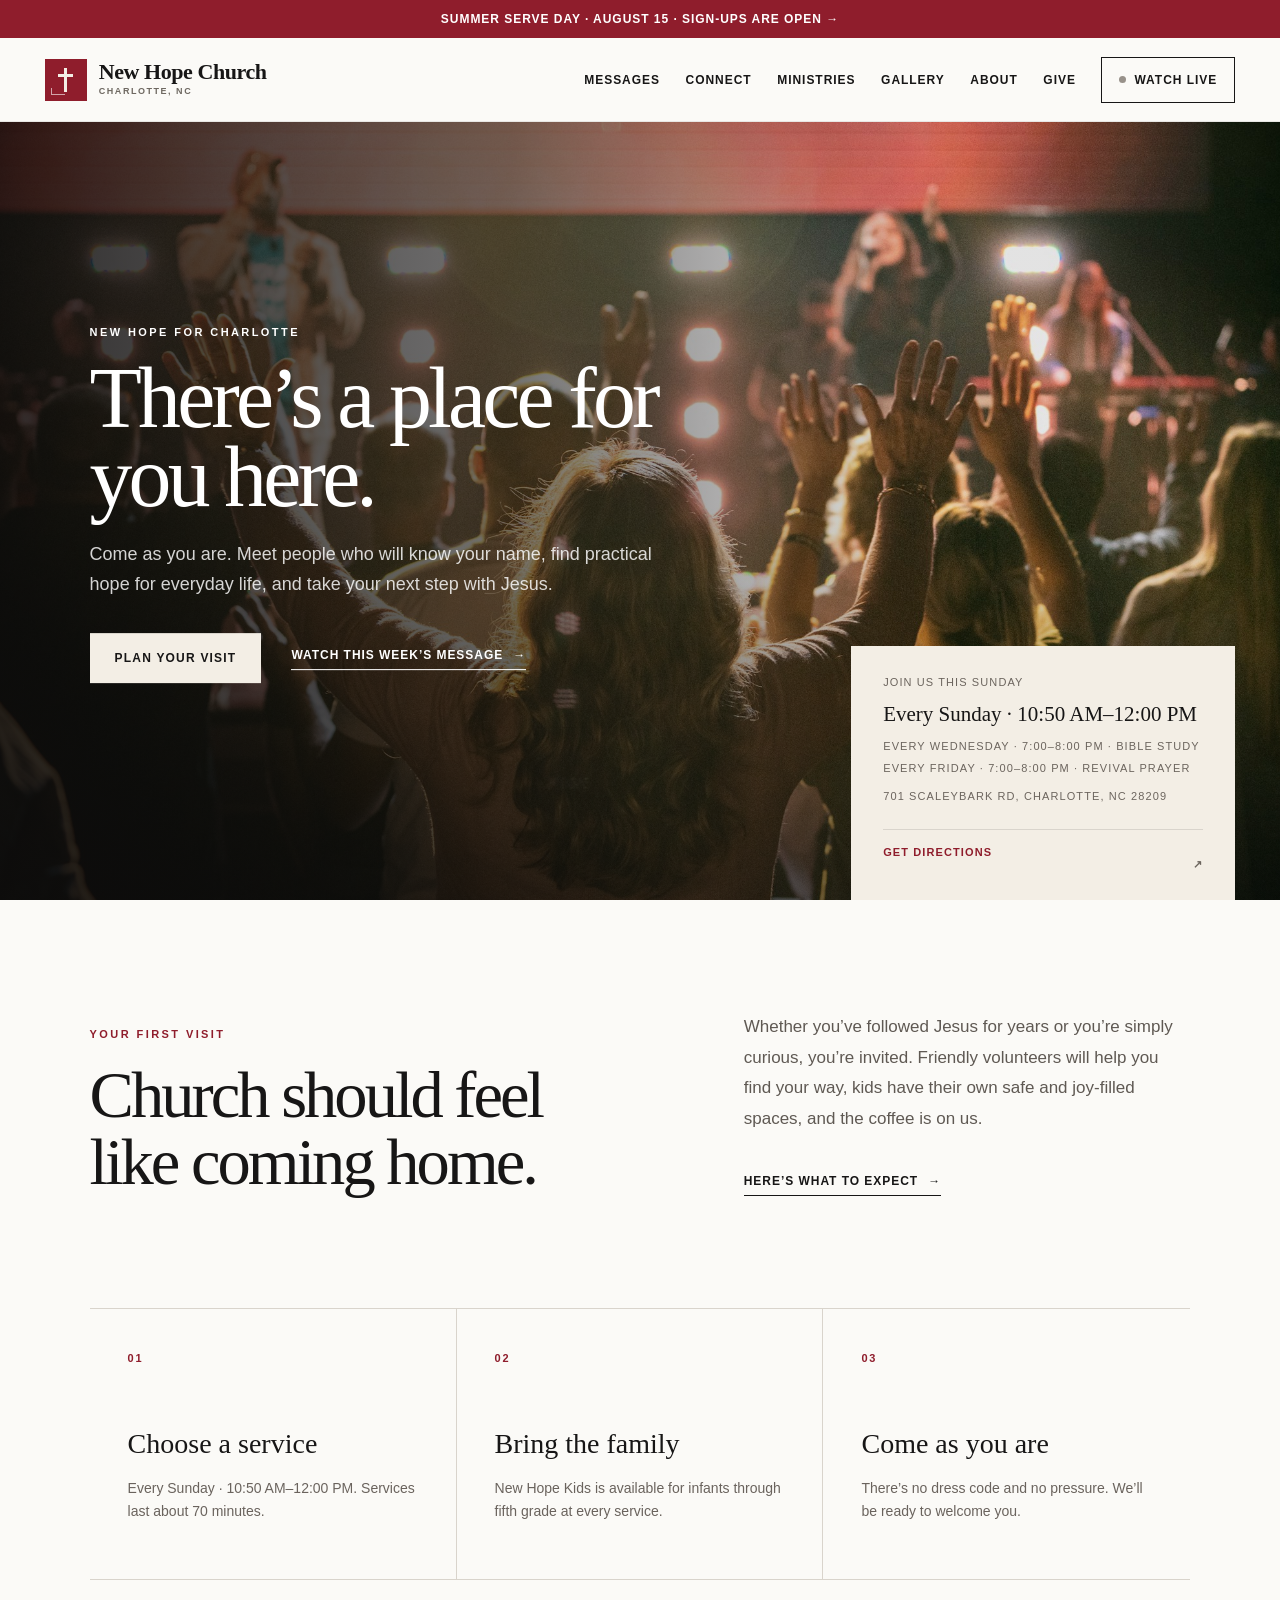
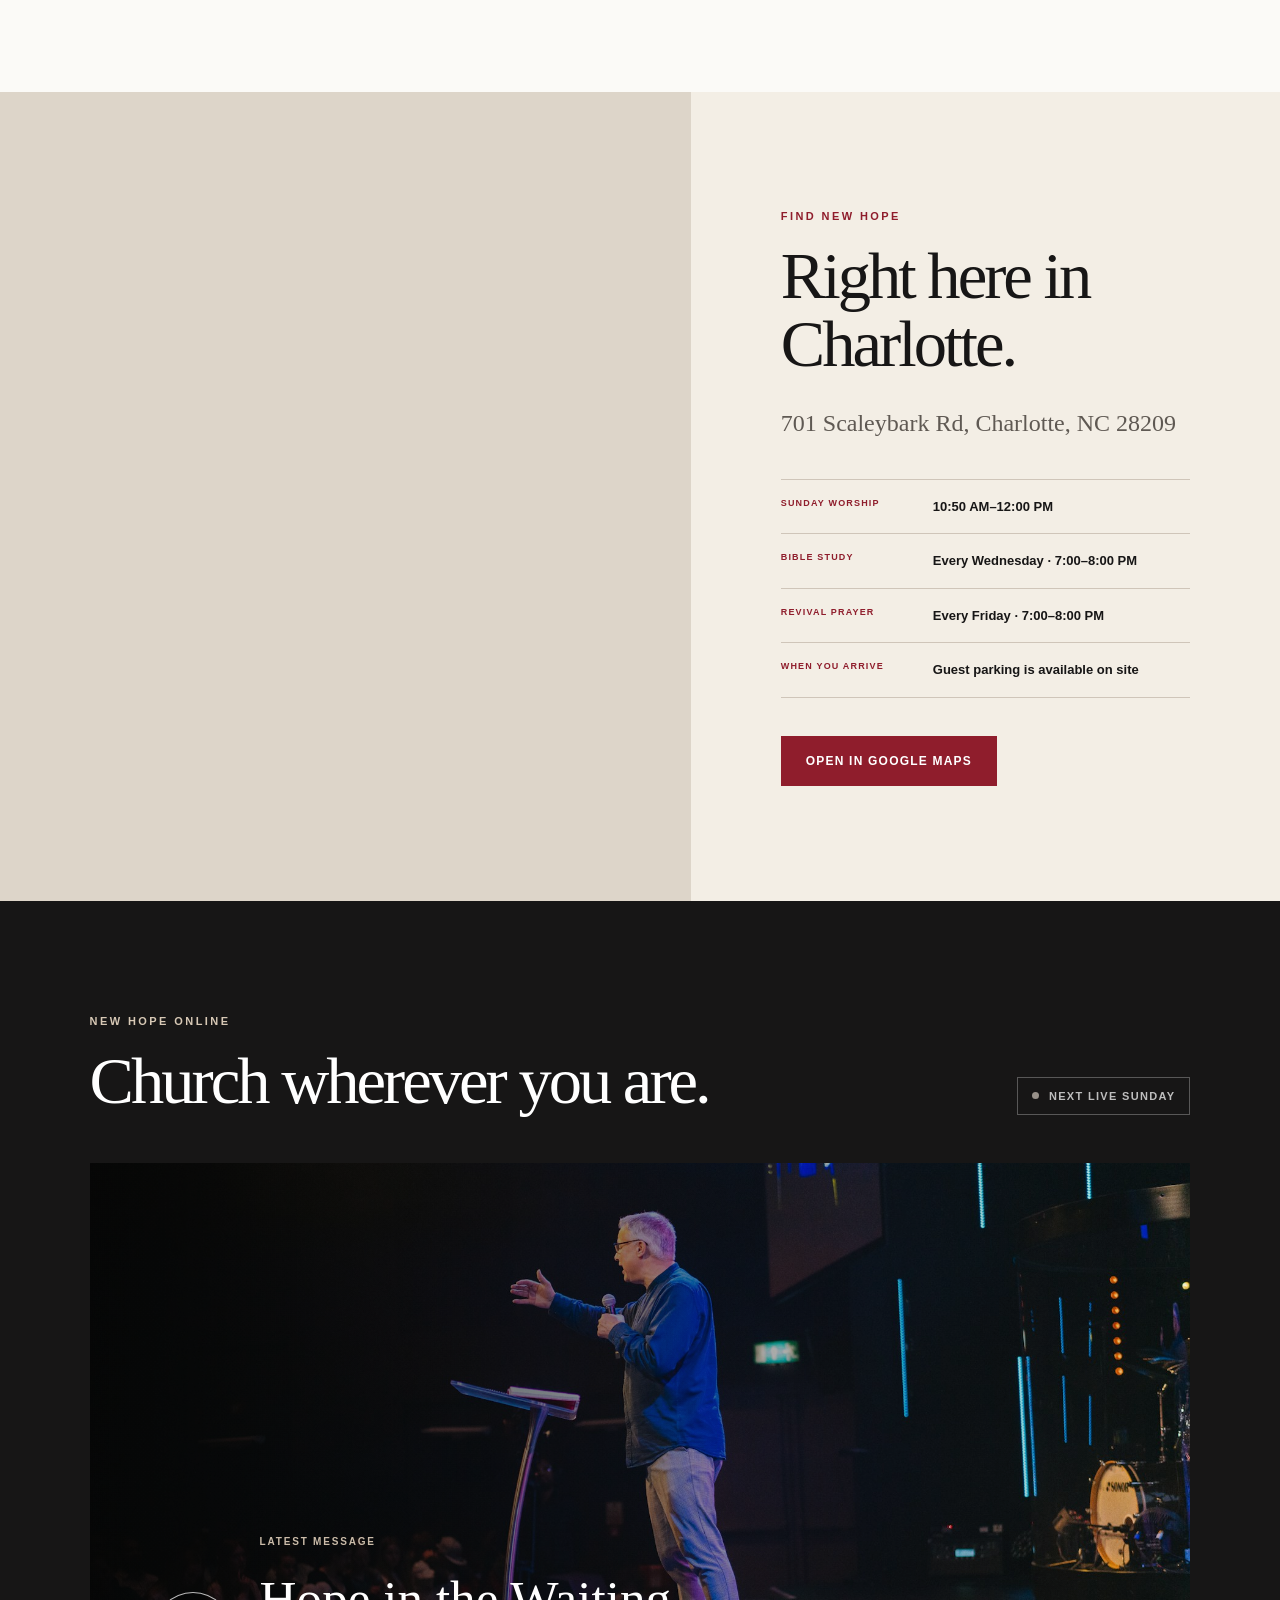
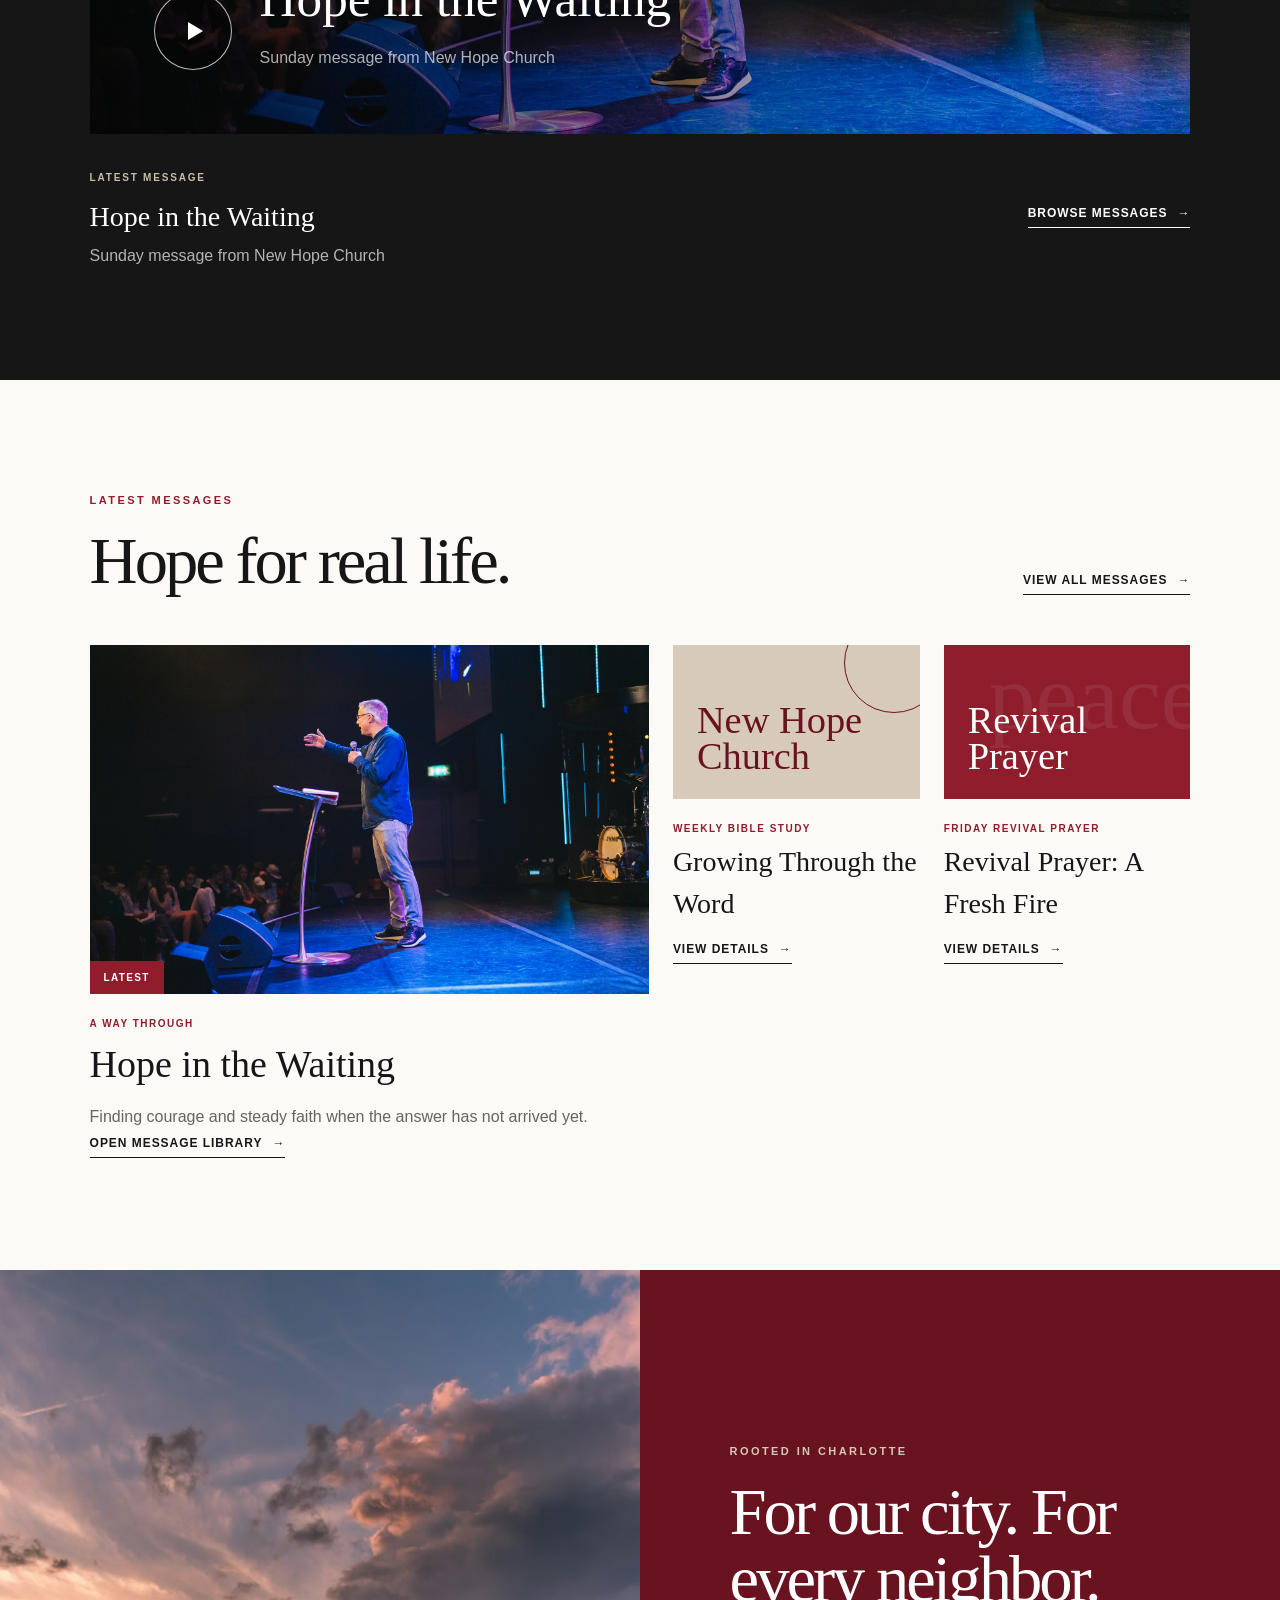
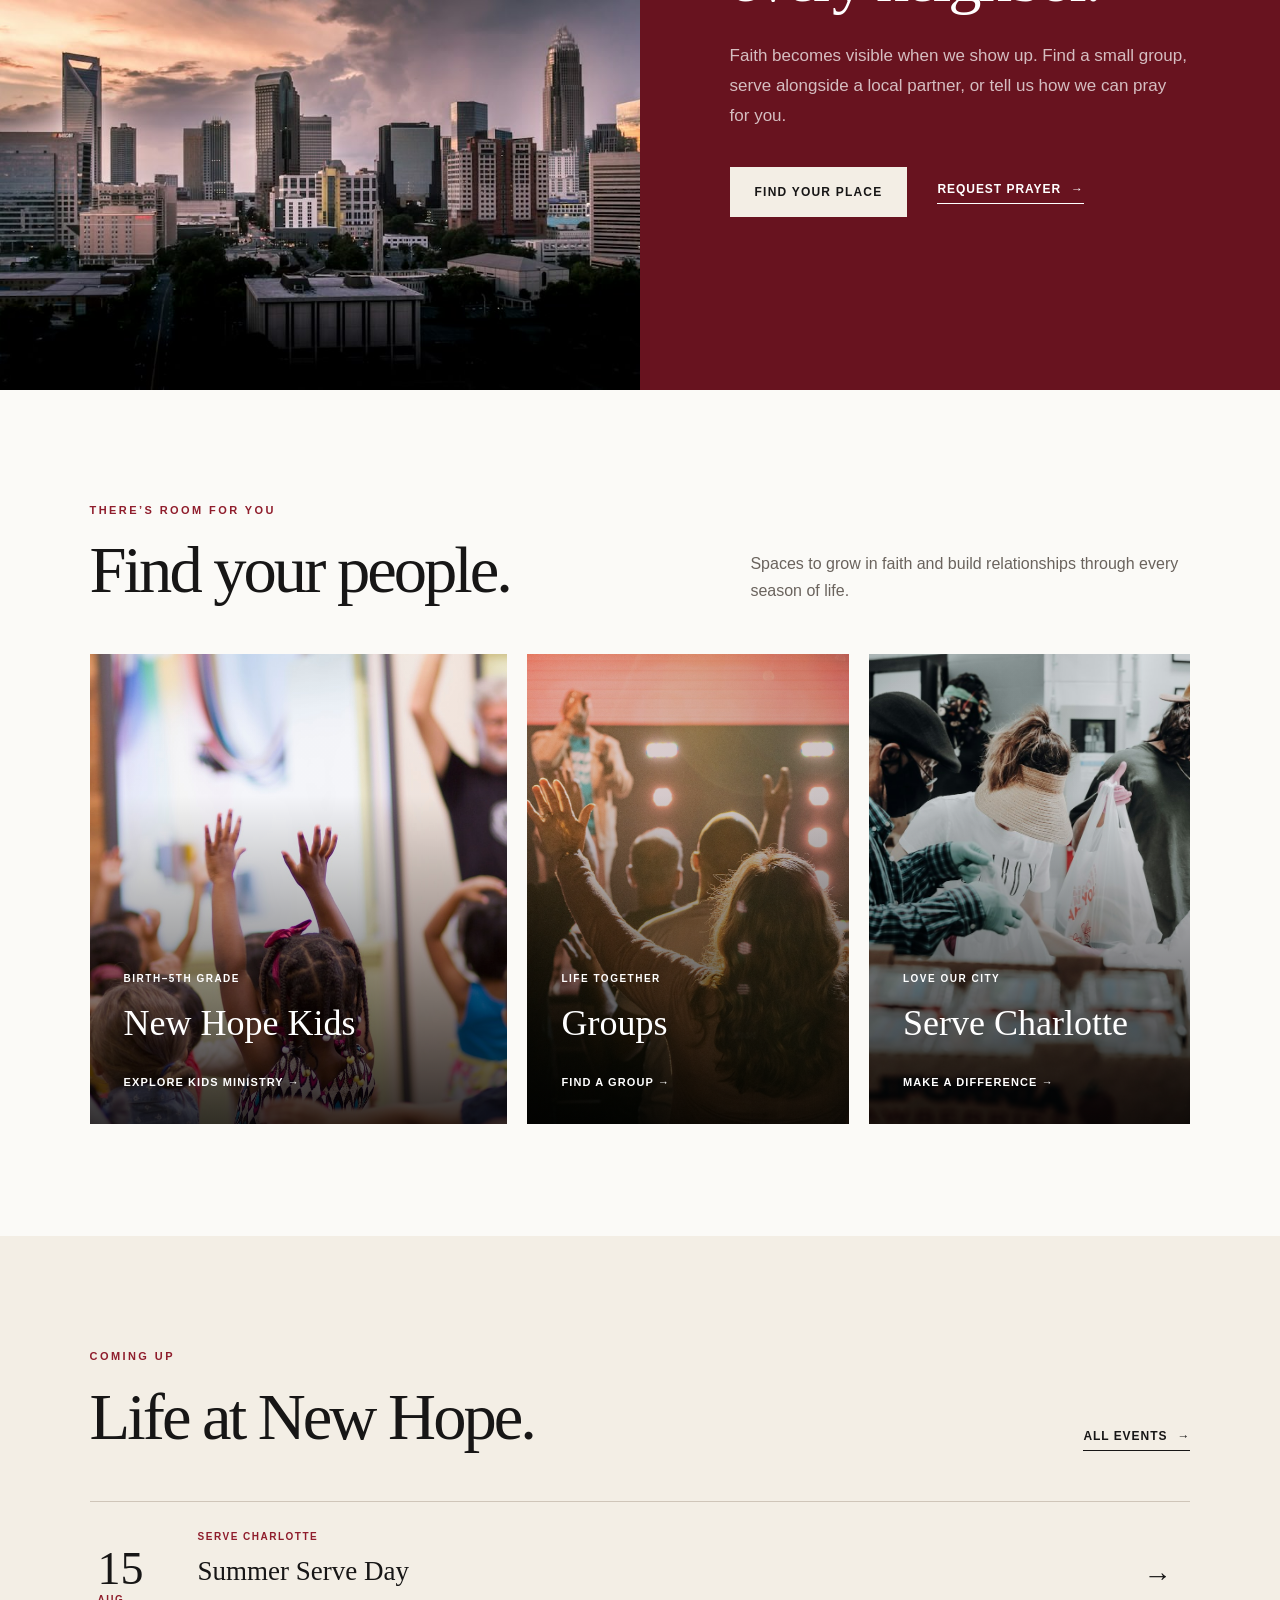
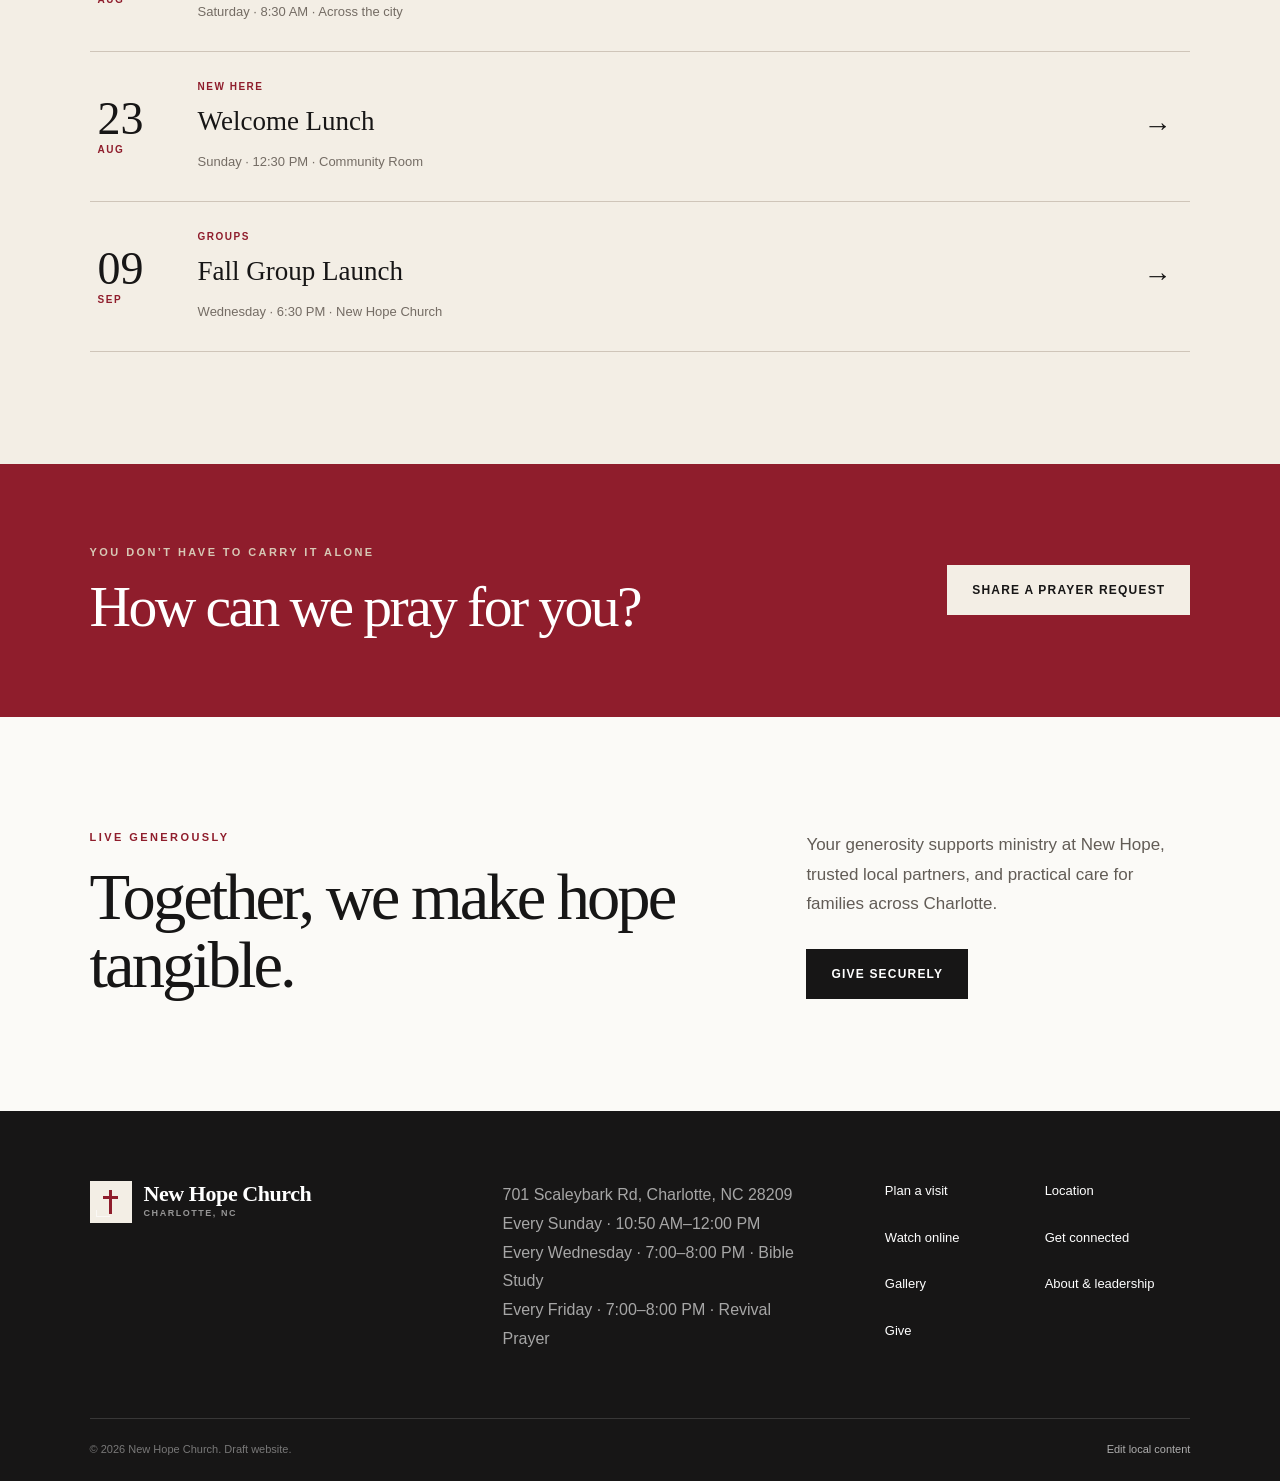
==== index.html @ 834f2688 "Use church org domain" ====
<!DOCTYPE html><html lang="en"><head><meta charSet="utf-8"/><meta name="viewport" content="width=device-width, initial-scale=1"/><link rel="stylesheet" href="/assets/index-C01MdYRD.css" data-rsc-css-href="/assets/index-C01MdYRD.css" data-precedence="vite-rsc/importer-resources"/><title>New Hope Church | Charlotte, NC</title><meta name="description" content="New Hope Church is a welcoming church community at 701 Scaleybark Rd in Charlotte, North Carolina. Join us in person or watch online."/><meta property="og:title" content="New Hope Church | There’s a place for you here."/><meta property="og:description" content="Join New Hope Church in Charlotte, NC—in person or online."/><meta property="og:type" content="website"/><meta property="og:image" content="https://charlottenewhopechurch.org/og.png"/><meta property="og:image:width" content="1731"/><meta property="og:image:height" content="909"/><meta property="og:image:alt" content="New Hope Church in Charlotte, North Carolina"/><meta name="twitter:card" content="summary_large_image"/><meta name="twitter:title" content="New Hope Church | There’s a place for you here."/><meta name="twitter:description" content="Join New Hope Church in Charlotte, NC—in person or online."/><meta name="twitter:image" content="https://charlottenewhopechurch.org/og.png"/>
<style data-vinext-fonts>/* cyrillic-ext */
@font-face {
  font-family: 'Geist';
  font-style: normal;
  font-weight: 100 900;
  font-display: swap;
  src: url(C:/Users/Goutham Sai/OneDrive/Documents/New hope church website/.vinext/fonts/geist-8ac0455e797f/geist-ff2310f5.woff2) format('woff2');
  unicode-range: U+0460-052F, U+1C80-1C8A, U+20B4, U+2DE0-2DFF, U+A640-A69F, U+FE2E-FE2F;
}
/* cyrillic */
@font-face {
  font-family: 'Geist';
  font-style: normal;
  font-weight: 100 900;
  font-display: swap;
  src: url(C:/Users/Goutham Sai/OneDrive/Documents/New hope church website/.vinext/fonts/geist-8ac0455e797f/geist-875ccdd4.woff2) format('woff2');
  unicode-range: U+0301, U+0400-045F, U+0490-0491, U+04B0-04B1, U+2116;
}
/* vietnamese */
@font-face {
  font-family: 'Geist';
  font-style: normal;
  font-weight: 100 900;
  font-display: swap;
  src: url(C:/Users/Goutham Sai/OneDrive/Documents/New hope church website/.vinext/fonts/geist-8ac0455e797f/geist-52306abf.woff2) format('woff2');
  unicode-range: U+0102-0103, U+0110-0111, U+0128-0129, U+0168-0169, U+01A0-01A1, U+01AF-01B0, U+0300-0301, U+0303-0304, U+0308-0309, U+0323, U+0329, U+1EA0-1EF9, U+20AB;
}
/* latin-ext */
@font-face {
  font-family: 'Geist';
  font-style: normal;
  font-weight: 100 900;
  font-display: swap;
  src: url(C:/Users/Goutham Sai/OneDrive/Documents/New hope church website/.vinext/fonts/geist-8ac0455e797f/geist-001175b1.woff2) format('woff2');
  unicode-range: U+0100-02BA, U+02BD-02C5, U+02C7-02CC, U+02CE-02D7, U+02DD-02FF, U+0304, U+0308, U+0329, U+1D00-1DBF, U+1E00-1E9F, U+1EF2-1EFF, U+2020, U+20A0-20AB, U+20AD-20C0, U+2113, U+2C60-2C7F, U+A720-A7FF;
}
/* latin */
@font-face {
  font-family: 'Geist';
  font-style: normal;
  font-weight: 100 900;
  font-display: swap;
  src: url(C:/Users/Goutham Sai/OneDrive/Documents/New hope church website/.vinext/fonts/geist-8ac0455e797f/geist-98bbbccb.woff2) format('woff2');
  unicode-range: U+0000-00FF, U+0131, U+0152-0153, U+02BB-02BC, U+02C6, U+02DA, U+02DC, U+0304, U+0308, U+0329, U+2000-206F, U+20AC, U+2122, U+2191, U+2193, U+2212, U+2215, U+FEFF, U+FFFD;
}

.__font_geist_1uh2qme { font-family: 'Geist', sans-serif; }

.__variable_geist_1uh2qme { --font-geist: 'Geist', sans-serif; }
</style>
</head><body class="__variable_geist_1uh2qme"><main><a class="skip-link" href="#main-content">Skip to content</a><div class="announcement"><a href="/events">Summer Serve Day · August 15 · Sign-ups are open<!-- --> <span aria-hidden="true">→</span></a></div><header class="site-header"><a class="brand" href="#home" aria-label="New Hope Church home"><span class="brand-mark" aria-hidden="true"><i></i></span><span><b>New Hope Church</b><small>Charlotte, NC</small></span></a><button class="menu-button" aria-expanded="false" aria-controls="main-navigation"><span>Menu</span></button><nav id="main-navigation" class="" aria-label="Main navigation"><a href="/messages">Messages</a><a href="/connect">Connect</a><a href="/ministries">Ministries</a><a href="/gallery">Gallery</a><a href="/about">About</a><a href="/give">Give</a><a class="nav-live" href="#live"><span class="live-dot"></span>Watch Live</a></nav></header><div id="main-content"><section id="home" class="hero"><div class="hero-image" role="img" aria-label="A congregation worshipping together"></div><div class="hero-shade"></div><div class="hero-copy"><p class="eyebrow">New Hope for Charlotte</p><h1>There’s a place for you here.</h1><p>Come as you are. Meet people who will know your name, find practical hope for everyday life, and take your next step with Jesus.</p><div class="hero-actions"><a class="button button-light" href="#new">Plan your visit</a><a class="text-link light-link" href="#live">Watch this week’s message <span>→</span></a></div></div><div class="service-card"><p>Join us this Sunday</p><strong>Every Sunday · 10:50 AM–12:00 PM</strong><span>Every Wednesday · 7:00–8:00 PM<!-- --> · Bible Study</span><span>Every Friday · 7:00–8:00 PM<!-- --> · Revival Prayer</span><span>701 Scaleybark Rd, Charlotte, NC 28209</span><a href="https://www.google.com/maps/dir/?api=1&amp;destination=701%20Scaleybark%20Rd%2C%20Charlotte%2C%20NC%2028209" target="_blank" rel="noreferrer">Get directions <span aria-hidden="true">↗</span></a></div></section><section id="new" class="welcome section-pad"><div class="section-intro"><p class="eyebrow red">Your first visit</p><h2>Church should feel like coming home.</h2></div><div class="welcome-copy"><p>Whether you’ve followed Jesus for years or you’re simply curious, you’re invited. Friendly volunteers will help you find your way, kids have their own safe and joy-filled spaces, and the coffee is on us.</p><a class="text-link" href="#visit-details">Here’s what to expect <span>→</span></a></div></section><section id="visit-details" class="visit-grid"><article><span class="step-number">01</span><h3>Choose a service</h3><p>Every Sunday · 10:50 AM–12:00 PM<!-- -->. Services last about 70 minutes.</p></article><article><span class="step-number">02</span><h3>Bring the family</h3><p>New Hope Kids is available for infants through fifth grade at every service.</p></article><article><span class="step-number">03</span><h3>Come as you are</h3><p>There’s no dress code and no pressure. We’ll be ready to welcome you.</p></article></section><section id="location" class="location-section"><div class="map-shell"><iframe src="https://www.google.com/maps?q=701%20Scaleybark%20Rd%2C%20Charlotte%2C%20NC%2028209&amp;output=embed" title="Google Maps location for New Hope Church" loading="lazy" referrerPolicy="no-referrer-when-downgrade" allowFullScreen=""></iframe></div><div class="location-copy"><p class="eyebrow red">Find New Hope</p><h2>Right here in Charlotte.</h2><address>701 Scaleybark Rd, Charlotte, NC 28209</address><div class="location-details"><div><small>Sunday worship</small><strong>10:50 AM–12:00 PM</strong></div><div><small>Bible study</small><strong>Every Wednesday · 7:00–8:00 PM</strong></div><div><small>Revival prayer</small><strong>Every Friday · 7:00–8:00 PM</strong></div><div><small>When you arrive</small><strong>Guest parking is available on site</strong></div></div><a class="button button-red" href="https://www.google.com/maps/dir/?api=1&amp;destination=701%20Scaleybark%20Rd%2C%20Charlotte%2C%20NC%2028209" target="_blank" rel="noreferrer">Open in Google Maps</a></div></section><section id="live" class="live-section section-pad"><div class="live-heading"><div><p class="eyebrow cream">New Hope Online</p><h2>Church wherever you are.</h2></div><div class="live-status"><span class="live-dot"></span>Next live Sunday</div></div><div class="player-shell"><div class="player-placeholder"><div class="play-button" aria-hidden="true"><span></span></div><div><small>Latest message</small><h3>Hope in the Waiting</h3><p>Sunday message from New Hope Church</p></div></div></div><div class="live-meta"><div><small>Latest message</small><h3>Hope in the Waiting</h3><p>Sunday message from New Hope Church</p></div><div class="live-actions"><a class="text-link" href="/messages">Browse messages <span>→</span></a></div></div></section><section id="messages" class="messages section-pad"><div class="section-heading-row"><div><p class="eyebrow red">Latest messages</p><h2>Hope for real life.</h2></div><a class="text-link" href="/messages">View all messages <span>→</span></a></div><div class="message-grid"><article class="featured-message"><div class="message-image sermon-image"><span>Latest</span></div><div><p class="message-series">A Way Through</p><h3>Hope in the Waiting</h3><p>Finding courage and steady faith when the answer has not arrived yet.</p><a class="text-link" href="/messages">Open message library <span>→</span></a></div></article><article><div class="message-art art-one"><span>New Hope Church</span></div><p class="message-series">Weekly Bible Study</p><h3>Growing Through the Word</h3><a class="text-link" href="/messages">View details <span>→</span></a></article><article><div class="message-art art-two"><span>Revival Prayer</span></div><p class="message-series">Friday Revival Prayer</p><h3>Revival Prayer: A Fresh Fire</h3><a class="text-link" href="/messages">View details <span>→</span></a></article></div></section><section id="connect" class="connect-banner"><div class="charlotte-image" role="img" aria-label="Charlotte, North Carolina skyline at sunset"></div><div class="connect-copy"><p class="eyebrow cream">Rooted in Charlotte</p><h2>For our city. For every neighbor.</h2><p>Faith becomes visible when we show up. Find a small group, serve alongside a local partner, or tell us how we can pray for you.</p><div><a class="button button-light" href="/connect">Find your place</a><a class="text-link light-link" href="#prayer">Request prayer <span>→</span></a></div></div></section><section id="ministries" class="ministries section-pad"><div class="section-heading-row"><div><p class="eyebrow red">There’s room for you</p><h2>Find your people.</h2></div><p>Spaces to grow in faith and build relationships through every season of life.</p></div><div class="ministry-grid"><a class="ministry-card kids-card" href="/ministries#kids"><span>Birth–5th grade</span><h3>New Hope Kids</h3><b>Explore kids ministry →</b></a><a class="ministry-card groups-card" href="/ministries#groups"><span>Life together</span><h3>Groups</h3><b>Find a group →</b></a><a class="ministry-card serve-card" href="/ministries#missions"><span>Love our city</span><h3>Serve Charlotte</h3><b>Make a difference →</b></a></div></section><section id="events" class="events section-pad"><div class="section-heading-row"><div><p class="eyebrow red">Coming up</p><h2>Life at New Hope.</h2></div><a class="text-link" href="/events">All events <span>→</span></a></div><div class="event-list"><article><div class="event-date"><strong>15</strong><span>Aug</span></div><div><p>Serve Charlotte</p><h3>Summer Serve Day</h3><span>Saturday · 8:30 AM · Across the city</span></div><a href="/events" aria-label="View Summer Serve Day">→</a></article><article><div class="event-date"><strong>23</strong><span>Aug</span></div><div><p>New here</p><h3>Welcome Lunch</h3><span>Sunday · 12:30 PM · Community Room</span></div><a href="/events" aria-label="View Welcome Lunch">→</a></article><article><div class="event-date"><strong>09</strong><span>Sep</span></div><div><p>Groups</p><h3>Fall Group Launch</h3><span>Wednesday · 6:30 PM · New Hope Church</span></div><a href="/events" aria-label="View Fall Group Launch">→</a></article></div></section><section id="prayer" class="prayer-section"><div><p class="eyebrow cream">You don’t have to carry it alone</p><h2>How can we pray for you?</h2></div><a class="button button-light" href="mailto:prayer@newhopecharlotte.org">Share a prayer request</a></section><section id="give" class="give-section section-pad"><div><p class="eyebrow red">Live generously</p><h2>Together, we make hope tangible.</h2></div><div><p>Your generosity supports ministry at New Hope, trusted local partners, and practical care for families across Charlotte.</p><a class="button button-dark" href="/give">Give securely</a></div></section></div><footer><div class="footer-top"><a class="brand footer-brand" href="#home"><span class="brand-mark light-mark" aria-hidden="true"><i></i></span><span><b>New Hope Church</b><small>Charlotte, NC</small></span></a><p>701 Scaleybark Rd, Charlotte, NC 28209<br/>Every Sunday · 10:50 AM–12:00 PM<br/>Every Wednesday · 7:00–8:00 PM<!-- --> · Bible Study<br/>Every Friday · 7:00–8:00 PM<!-- --> · Revival Prayer</p><div class="footer-links"><a href="#new">Plan a visit</a><a href="#location">Location</a><a href="#live">Watch online</a><a href="/connect">Get connected</a><a href="/gallery">Gallery</a><a href="/about">About &amp; leadership</a><a href="/give">Give</a></div></div><div class="footer-bottom"><span>© 2026 New Hope Church. Draft website.</span><button>Edit local content</button></div></footer></main>
<script>
document.addEventListener("click", function (event) {
  var button = event.target.closest(".menu-button");
  if (!button) return;
  var nav = document.getElementById(button.getAttribute("aria-controls"));
  if (!nav) return;
  var open = nav.classList.toggle("nav-open");
  button.setAttribute("aria-expanded", String(open));
  var label = button.querySelector("span");
  if (label) label.textContent = open ? "Close" : "Menu";
});
</script>
</body></html>
---- assets/index-C01MdYRD.css ----
/*! tailwindcss v4.2.1 | MIT License | https://tailwindcss.com */
@layer properties{@supports (((-webkit-hyphens:none)) and (not (margin-trim:inline))) or ((-moz-orient:inline) and (not (color:rgb(from red r g b)))){*,:before,:after,::backdrop{--tw-blur:initial;--tw-brightness:initial;--tw-contrast:initial;--tw-grayscale:initial;--tw-hue-rotate:initial;--tw-invert:initial;--tw-opacity:initial;--tw-saturate:initial;--tw-sepia:initial;--tw-drop-shadow:initial;--tw-drop-shadow-color:initial;--tw-drop-shadow-alpha:100%;--tw-drop-shadow-size:initial}}}@layer theme{:root,:host{--font-sans:ui-sans-serif, system-ui, sans-serif, "Apple Color Emoji", "Segoe UI Emoji", "Segoe UI Symbol", "Noto Color Emoji";--font-mono:ui-monospace, SFMono-Regular, Menlo, Monaco, Consolas, "Liberation Mono", "Courier New", monospace;--spacing:.25rem;--default-font-family:var(--font-sans);--default-mono-font-family:var(--font-mono)}}@layer base{*,:after,:before,::backdrop{box-sizing:border-box;border:0 solid;margin:0;padding:0}::file-selector-button{box-sizing:border-box;border:0 solid;margin:0;padding:0}html,:host{-webkit-text-size-adjust:100%;tab-size:4;line-height:1.5;font-family:var(--default-font-family,ui-sans-serif, system-ui, sans-serif, "Apple Color Emoji", "Segoe UI Emoji", "Segoe UI Symbol", "Noto Color Emoji");font-feature-settings:var(--default-font-feature-settings,normal);font-variation-settings:var(--default-font-variation-settings,normal);-webkit-tap-highlight-color:transparent}hr{height:0;color:inherit;border-top-width:1px}abbr:where([title]){-webkit-text-decoration:underline dotted;text-decoration:underline dotted}h1,h2,h3,h4,h5,h6{font-size:inherit;font-weight:inherit}a{color:inherit;-webkit-text-decoration:inherit;-webkit-text-decoration:inherit;-webkit-text-decoration:inherit;-webkit-text-decoration:inherit;text-decoration:inherit}b,strong{font-weight:bolder}code,kbd,samp,pre{font-family:var(--default-mono-font-family,ui-monospace, SFMono-Regular, Menlo, Monaco, Consolas, "Liberation Mono", "Courier New", monospace);font-feature-settings:var(--default-mono-font-feature-settings,normal);font-variation-settings:var(--default-mono-font-variation-settings,normal);font-size:1em}small{font-size:80%}sub,sup{vertical-align:baseline;font-size:75%;line-height:0;position:relative}sub{bottom:-.25em}sup{top:-.5em}table{text-indent:0;border-color:inherit;border-collapse:collapse}:-moz-focusring{outline:auto}progress{vertical-align:baseline}summary{display:list-item}ol,ul,menu{list-style:none}img,svg,video,canvas,audio,iframe,embed,object{vertical-align:middle;display:block}img,video{max-width:100%;height:auto}button,input,select,optgroup,textarea{font:inherit;font-feature-settings:inherit;font-variation-settings:inherit;letter-spacing:inherit;color:inherit;opacity:1;background-color:#0000;border-radius:0}::file-selector-button{font:inherit;font-feature-settings:inherit;font-variation-settings:inherit;letter-spacing:inherit;color:inherit;opacity:1;background-color:#0000;border-radius:0}:where(select:is([multiple],[size])) optgroup{font-weight:bolder}:where(select:is([multiple],[size])) optgroup option{padding-inline-start:20px}::file-selector-button{margin-inline-end:4px}::placeholder{opacity:1}@supports (not ((-webkit-appearance:-apple-pay-button))) or (contain-intrinsic-size:1px){::placeholder{color:currentColor}@supports (color:color-mix(in lab, red, red)){::placeholder{color:color-mix(in oklab, currentcolor 50%, transparent)}}}textarea{resize:vertical}::-webkit-search-decoration{-webkit-appearance:none}::-webkit-date-and-time-value{min-height:1lh;text-align:inherit}::-webkit-datetime-edit{display:inline-flex}::-webkit-datetime-edit-fields-wrapper{padding:0}::-webkit-datetime-edit{padding-block:0}::-webkit-datetime-edit-year-field{padding-block:0}::-webkit-datetime-edit-month-field{padding-block:0}::-webkit-datetime-edit-day-field{padding-block:0}::-webkit-datetime-edit-hour-field{padding-block:0}::-webkit-datetime-edit-minute-field{padding-block:0}::-webkit-datetime-edit-second-field{padding-block:0}::-webkit-datetime-edit-millisecond-field{padding-block:0}::-webkit-datetime-edit-meridiem-field{padding-block:0}::-webkit-calendar-picker-indicator{line-height:1}:-moz-ui-invalid{box-shadow:none}button,input:where([type=button],[type=reset],[type=submit]){appearance:button}::file-selector-button{appearance:button}::-webkit-inner-spin-button{height:auto}::-webkit-outer-spin-button{height:auto}[hidden]:where(:not([hidden=until-found])){display:none!important}}@layer components;@layer utilities{.visible{visibility:visible}.relative{position:relative}.start{inset-inline-start:var(--spacing)}.table{display:table}.grow{flex-grow:1}.uppercase{text-transform:uppercase}.filter{filter:var(--tw-blur,) var(--tw-brightness,) var(--tw-contrast,) var(--tw-grayscale,) var(--tw-hue-rotate,) var(--tw-invert,) var(--tw-saturate,) var(--tw-sepia,) var(--tw-drop-shadow,)}}:root{--red:#8f1d2c;--red-dark:#68131f;--ink:#171616;--charcoal:#252222;--cream:#f3eee5;--paper:#fbfaf7;--sand:#d8cabb;--line:#d9d4cc;--white:#fff}*{box-sizing:border-box}html{scroll-behavior:smooth}body{background:var(--paper);color:var(--ink);font-family:var(--font-geist), Arial, sans-serif;margin:0}button,input{font:inherit}button,a{-webkit-tap-highlight-color:transparent}a{color:inherit;text-decoration:none}.skip-link{z-index:100;color:#111;background:#fff;padding:12px 16px;position:fixed;top:-100px;left:16px}.skip-link:focus{top:16px}.announcement{background:var(--red);min-height:38px;color:var(--white);letter-spacing:.08em;text-transform:uppercase;justify-content:center;align-items:center;padding:8px 3.5vw;font-size:12px;font-weight:700;display:flex;position:relative}.announcement a:hover{text-decoration:underline}.announcement button{color:#ffffffc7;text-transform:uppercase;cursor:pointer;background:0 0;border:0;padding:2px 0;font-size:11px;position:absolute;right:3.5vw}.announcement button:hover{color:#fff}.site-header{z-index:50;background:#fbfaf7fa;border-bottom:1px solid #00000014;justify-content:space-between;align-items:center;height:84px;padding:0 3.5vw;display:flex;position:sticky;top:0}.brand{align-items:center;gap:12px;display:inline-flex}.brand>span:last-child{flex-direction:column;gap:2px;display:flex}.brand b{letter-spacing:-.02em;font-family:Georgia,Times New Roman,serif;font-size:22px;font-weight:600;line-height:1}.brand small{color:#6e6861;letter-spacing:.17em;text-transform:uppercase;font-size:9px;font-weight:750}.brand-mark{background:var(--red);width:42px;height:42px;display:block;position:relative}.brand-mark:before,.brand-mark:after{content:"";background:var(--cream);position:absolute}.brand-mark:before{width:3px;height:24px;top:9px;left:19px}.brand-mark:after{width:15px;height:3px;top:15px;left:13px}.brand-mark i{border-bottom:1px solid #fff9;border-left:1px solid #fff9;width:14px;height:7px;position:absolute;bottom:6px;left:6px}.site-header nav{letter-spacing:.08em;text-transform:uppercase;align-items:center;gap:clamp(18px,2vw,34px);font-size:12px;font-weight:750;display:flex}.site-header nav>a:not(.nav-live){border-bottom:3px solid #0000;padding:31px 0 28px}.site-header nav>a:hover{border-bottom-color:var(--red)}.nav-live{border:1px solid var(--ink);align-items:center;gap:8px;padding:13px 17px;display:flex}.live-dot{background:#98918a;border-radius:50%;width:7px;height:7px;display:inline-block}.live-dot.active{background:#f34949;animation:1.8s ease-in-out infinite pulse;box-shadow:0 0 0 5px #f349492b}@keyframes pulse{50%{opacity:.5}}.menu-button{display:none}.hero{color:#fff;background:#26201f;height:760px;min-height:calc(100vh - 122px);max-height:860px;position:relative;overflow:hidden}.hero-image,.hero-shade{position:absolute;inset:0}.hero-image{background:url(/images/worship.jpg) 50% 45%/cover no-repeat;transform:scale(1.01)}.hero-shade{background:linear-gradient(90deg,#0e0c0cdb 0%,#0e0c0c94 40%,#0e0c0c1a 72%),linear-gradient(#0000 55%,#0e0c0c85)}.hero-copy{z-index:2;width:min(670px,54vw);position:absolute;top:50%;left:7vw;transform:translateY(-52%)}.eyebrow{letter-spacing:.22em;text-transform:uppercase;margin:0 0 18px;font-size:11px;font-weight:800}.eyebrow.red{color:var(--red)}.eyebrow.cream{color:#d7c8b5}.hero h1,.section-intro h2,.live-section h2,.messages h2,.connect-copy h2,.ministries h2,.events h2,.prayer-section h2,.give-section h2{letter-spacing:-.045em;font-family:Georgia,Times New Roman,serif;font-weight:400}.hero h1{max-width:650px;margin:0 0 22px;font-size:clamp(58px,6.7vw,105px);line-height:.93}.hero-copy>p:not(.eyebrow){color:#ffffffd1;max-width:570px;margin:0;font-size:18px;line-height:1.65}.hero-actions{align-items:center;gap:30px;margin-top:34px;display:flex}.button{letter-spacing:.1em;text-transform:uppercase;cursor:pointer;border:1px solid #0000;border-radius:0;justify-content:center;align-items:center;min-height:50px;padding:0 24px;font-size:12px;font-weight:800;transition:background .2s,color .2s,transform .2s;display:inline-flex}.button:hover{transform:translateY(-2px)}.button-light{background:var(--cream);color:var(--ink)}.button-light:hover{background:#fff}.button-red{background:var(--red);color:#fff}.button-red:hover{background:var(--red-dark)}.button-dark{background:var(--ink);color:#fff}.text-link{color:var(--ink);letter-spacing:.08em;text-transform:uppercase;border-bottom:1px solid;align-items:center;gap:10px;padding-bottom:5px;font-size:12px;font-weight:800;display:inline-flex}.text-link span{transition:transform .2s}.text-link:hover span{transform:translate(4px)}.light-link{color:#fff}.service-card{z-index:3;background:var(--cream);width:min(400px,30vw);color:var(--ink);flex-direction:column;padding:28px 32px;display:flex;position:absolute;bottom:0;right:3.5vw}.service-card p,.service-card span{color:#6c655e;letter-spacing:.1em;text-transform:uppercase;margin:0;font-size:11px}.service-card span+span{margin-top:5px}.service-card span:last-of-type{margin-top:12px}.service-card strong{margin:8px 0;font-family:Georgia,serif;font-size:21px;font-weight:500}.service-card a{border-top:1px solid var(--line);color:var(--red);letter-spacing:.1em;text-transform:uppercase;justify-content:space-between;margin-top:24px;padding-top:14px;font-size:11px;font-weight:800;display:flex}.section-pad{padding:112px 7vw}.welcome{grid-template-columns:1.05fr .85fr;align-items:end;gap:8vw;display:grid}.section-intro h2,.live-section h2,.messages h2,.connect-copy h2,.ministries h2,.events h2,.prayer-section h2,.give-section h2{margin:0;font-size:clamp(48px,5.2vw,78px);line-height:1.02}.welcome-copy{max-width:560px}.welcome-copy p{color:#5f5953;margin:0 0 34px;font-size:17px;line-height:1.8}.visit-grid{border-top:1px solid var(--line);border-bottom:1px solid var(--line);grid-template-columns:repeat(3,1fr);margin:0 7vw 112px;display:grid}.visit-grid article{border-right:1px solid var(--line);min-height:270px;padding:36px 38px}.visit-grid article:last-child{border-right:0}.step-number{color:var(--red);letter-spacing:.16em;font-size:11px;font-weight:800}.visit-grid h3{margin:54px 0 12px;font-family:Georgia,serif;font-size:28px;font-weight:400}.visit-grid p{color:#6a635d;margin:0;font-size:14px;line-height:1.65}.location-section{background:var(--cream);grid-template-columns:1.08fr .92fr;min-height:650px;display:grid}.map-shell{background:#ddd5c9;min-height:650px;overflow:hidden}.map-shell iframe{filter:saturate(.72)contrast(.96);border:0;width:100%;height:100%;min-height:650px;display:block}.location-copy{align-self:center;padding:9vw 7vw}.location-copy h2{letter-spacing:-.045em;max-width:560px;margin:0;font-family:Georgia,Times New Roman,serif;font-size:clamp(48px,5.2vw,78px);font-weight:400;line-height:1.02}.location-copy address{color:#5f5953;max-width:410px;margin:28px 0 38px;font-family:Georgia,Times New Roman,serif;font-size:24px;font-style:normal;line-height:1.45}.location-details{border-top:1px solid #cfc5b9;max-width:520px;margin-bottom:38px}.location-details>div{border-bottom:1px solid #cfc5b9;grid-template-columns:130px 1fr;gap:22px;padding:17px 0;display:grid}.location-details small{color:var(--red);letter-spacing:.13em;text-transform:uppercase;font-size:9px;font-weight:800}.location-details strong{font-size:13px;font-weight:650}.live-section{background:var(--ink);color:#fff}.live-heading{justify-content:space-between;align-items:end;margin-bottom:48px;display:flex}.live-status{color:#ffffffb8;letter-spacing:.12em;text-transform:uppercase;border:1px solid #ffffff47;align-items:center;gap:10px;padding:10px 14px;font-size:11px;font-weight:800;display:flex}.live-status.is-live{color:#fff;border-color:#f3494985}.player-shell{aspect-ratio:16/8.3;background:#060606;width:100%;overflow:hidden}.player-shell iframe{border:0;width:100%;height:100%}.player-placeholder{background:linear-gradient(90deg,#040404d1,#0404040a),url(/images/sermon.jpg) 50%/cover no-repeat;align-items:end;gap:28px;width:100%;height:100%;padding:clamp(30px,5vw,80px);display:flex}.play-button{background:#00000040;border:1px solid #ffffffb8;border-radius:50%;flex:0 0 78px;place-items:center;height:78px;display:grid}.play-button span{border-top:9px solid #0000;border-bottom:9px solid #0000;border-left:15px solid #fff;width:0;height:0;margin-left:5px}.player-placeholder small,.live-meta small{color:#cbbca9;letter-spacing:.18em;text-transform:uppercase;font-size:10px;font-weight:800}.player-placeholder h3{margin:9px 0 8px;font-family:Georgia,serif;font-size:clamp(32px,4vw,58px);font-weight:400}.player-placeholder p,.live-meta p{color:#ffffffad;margin:0}.live-meta{justify-content:space-between;align-items:center;padding-top:30px;display:flex}.live-meta h3{margin:8px 0 6px;font-family:Georgia,serif;font-size:28px;font-weight:400}.live-actions{align-items:center;gap:28px;display:flex}.live-actions .text-link{color:#fff}.section-heading-row{justify-content:space-between;align-items:end;gap:5vw;margin-bottom:50px;display:flex}.section-heading-row>p{color:#6a635d;max-width:440px;margin:0;line-height:1.7}.message-grid{grid-template-columns:1.7fr .75fr .75fr;gap:24px;display:grid}.featured-message{grid-row:span 2}.message-image,.message-art{aspect-ratio:16/10;margin-bottom:22px;position:relative;overflow:hidden}.sermon-image{background:url(/images/sermon.jpg) 50%/cover no-repeat}.message-image>span{background:var(--red);color:#fff;letter-spacing:.13em;text-transform:uppercase;padding:9px 14px;font-size:10px;font-weight:800;position:absolute;bottom:0;left:0}.message-art{align-items:end;padding:24px;font-family:Georgia,serif;font-size:clamp(28px,3vw,48px);line-height:.95;display:flex}.art-one{background:var(--sand);color:var(--red-dark)}.art-one:after{content:"";border:1px solid;border-radius:50%;width:100px;height:100px;position:absolute;top:-32px;right:-24px}.art-two{background:var(--red);color:#fff}.art-two:after{content:"peace";color:#ffffff14;font-family:Georgia,serif;font-size:94px;position:absolute;top:7px;right:-12px}.message-grid h3{margin:5px 0 11px;font-family:Georgia,serif;font-size:28px;font-weight:400}.featured-message h3{font-size:38px}.message-grid p:not(.message-series){color:#6a635d;line-height:1.6}.message-series{color:var(--red);letter-spacing:.15em;text-transform:uppercase;margin:0;font-size:10px;font-weight:800}.connect-banner{background:var(--red-dark);color:#fff;grid-template-columns:1fr 1fr;min-height:720px;display:grid}.charlotte-image{background:url(/images/charlotte.jpg) 50%/cover no-repeat;min-height:600px}.connect-copy{align-self:center;padding:9vw 7vw}.connect-copy p:not(.eyebrow){color:#ffffffb8;max-width:560px;margin:28px 0 36px;font-size:17px;line-height:1.75}.connect-copy>div{align-items:center;gap:30px;display:flex}.ministry-grid{grid-template-columns:1.3fr 1fr 1fr;gap:20px;display:grid}.ministry-card{color:#fff;background:#333;flex-direction:column;justify-content:end;min-height:470px;padding:34px;display:flex;position:relative;overflow:hidden}.ministry-card:before{content:"";background:linear-gradient(#00000005 30%,#000000c7);transition:background .2s;position:absolute;inset:0}.ministry-card:hover:before{background:linear-gradient(#00000005 26%,#68131fe6)}.kids-card{background:url(/images/kids.jpg) 50%/cover no-repeat}.groups-card{background:linear-gradient(135deg,#8f1d2c29,#00000047),url(/images/worship.jpg) 25%/cover no-repeat}.serve-card{background:url(/images/serve.jpg) 50%/cover no-repeat}.ministry-card span,.ministry-card h3,.ministry-card b{z-index:1;position:relative}.ministry-card span{letter-spacing:.15em;text-transform:uppercase;font-size:10px;font-weight:800}.ministry-card h3{margin:10px 0 24px;font-family:Georgia,serif;font-size:36px;font-weight:400}.ministry-card b{letter-spacing:.1em;text-transform:uppercase;font-size:11px}.events{background:var(--cream)}.event-list{border-top:1px solid #cfc5b9}.event-list article{border-bottom:1px solid #cfc5b9;grid-template-columns:100px 1fr 50px;align-items:center;min-height:150px;padding:24px 8px;display:grid}.event-date{flex-direction:column;display:flex}.event-date strong{font-family:Georgia,serif;font-size:46px;font-weight:400;line-height:1}.event-date span,.event-list article>div:nth-child(2)>p{color:var(--red);letter-spacing:.15em;text-transform:uppercase;font-size:10px;font-weight:800}.event-list h3{margin:7px 0;font-family:Georgia,serif;font-size:27px;font-weight:400}.event-list article>div:nth-child(2)>p{margin:0}.event-list article>div:nth-child(2)>span{color:#746c64;font-size:13px}.event-list article>a{text-align:center;font-size:28px}.prayer-section{background:var(--red);color:#fff;justify-content:space-between;align-items:center;gap:30px;padding:80px 7vw;display:flex}.prayer-section h2{font-size:clamp(42px,4.5vw,68px)}.give-section{grid-template-columns:1.15fr .75fr;align-items:end;gap:10vw;display:grid}.give-section>div:last-child p{color:#625c56;margin:0 0 30px;font-size:17px;line-height:1.75}footer{background:var(--ink);color:#fff;padding:70px 7vw 24px}.footer-top{grid-template-columns:1.1fr 1fr 1fr;gap:6vw;padding-bottom:64px;display:grid}.footer-brand{align-self:start}.footer-brand small{color:#ffffff8c}.light-mark{background:var(--cream)}.light-mark:before,.light-mark:after{background:var(--red)}.footer-top>p{color:#ffffff9e;margin:0;line-height:1.8}.footer-links{grid-template-columns:1fr 1fr;gap:14px;font-size:13px;display:grid}.footer-links a:hover{color:#d9b2a4}.footer-bottom{color:#ffffff6b;border-top:1px solid #ffffff24;justify-content:space-between;padding-top:22px;font-size:11px;display:flex}.footer-bottom button{color:#ffffffa6;cursor:pointer;background:0 0;border:0}.editor-backdrop{z-index:100;background:#0a0808ad;justify-content:end;display:flex;position:fixed;inset:0}.editor{background:var(--paper);width:min(520px,100%);height:100%;padding:36px;overflow-y:auto;box-shadow:-16px 0 50px #0003}.editor-header{justify-content:space-between;align-items:start;display:flex}.editor-header h2{margin:0;font-family:Georgia,serif;font-size:44px;font-weight:400}.close-button{border:1px solid var(--line);width:40px;height:40px;color:var(--ink);cursor:pointer;background:0 0;font-size:28px;line-height:1}.editor-note{border-left:3px solid var(--red);background:var(--cream);color:#625c55;margin:18px 0 28px;padding:14px 16px;font-size:12px;line-height:1.6}.editor form{flex-direction:column;gap:18px;display:flex}.editor label{color:#3e3935;flex-direction:column;gap:8px;font-size:12px;font-weight:750;display:flex}.editor input:not([type=checkbox]){width:100%;height:48px;color:var(--ink);background:#fff;border:1px solid #cfc8c0;border-radius:0;outline:none;padding:0 13px}.editor input:focus{border-color:var(--red);box-shadow:0 0 0 2px #8f1d2c1f}.editor label small,.switch-row small{color:#837a72;font-size:10px;font-weight:400;line-height:1.5}.form-divider{border-top:1px solid var(--line);margin-top:6px;padding-top:20px}.form-divider span{color:var(--red);letter-spacing:.15em;text-transform:uppercase;font-size:11px;font-weight:800}.switch-row{border:1px solid var(--line);justify-content:space-between;align-items:center;padding:15px;flex-direction:row!important}.switch-row span{flex-direction:column;gap:4px;display:flex}.switch-row input{width:42px;height:24px;accent-color:var(--red)}.editor-actions{align-items:center;gap:20px;margin-top:10px;display:flex}.reset-button{color:#766e66;cursor:pointer;background:0 0;border:0;border-bottom:1px solid;padding:5px 0;font-size:11px;font-weight:750}.portal-announcement{justify-content:space-between}.portal-announcement .studio-link{color:#ffffffd1;letter-spacing:.14em;font-size:10px;position:static}.portal-header nav{gap:clamp(14px,1.55vw,27px)}.portal-header nav .active-page{color:var(--red);border-bottom-color:var(--red)!important}.footer-bottom a{color:#ffffffa6}.interior-hero{color:#fff;align-items:end;min-height:520px;padding:100px 7vw 88px;display:flex;position:relative;overflow:hidden}.interior-hero>div{z-index:1;width:min(920px,90%);position:relative}.interior-hero h1{letter-spacing:-.055em;max-width:900px;margin:0 0 24px;font-family:Georgia,Times New Roman,serif;font-size:clamp(62px,7vw,108px);font-weight:400;line-height:.93}.interior-hero>div>p:last-child{color:#ffffffc2;max-width:700px;margin:0;font-size:17px;line-height:1.7}.tone-ink{background:radial-gradient(circle at 82% 22%,#8f1d2c8c,#0000 28%),linear-gradient(135deg,#171616,#2d2524)}.tone-red{background:linear-gradient(90deg,#68131ffa,#8f1d2cd9),url(/images/charlotte.jpg) 50%/cover no-repeat}.tone-photo{background:linear-gradient(90deg,#0c0b0beb,#0c0b0b6b),url(/images/worship.jpg) 50% 46%/cover no-repeat}.local-draft-notice,.gallery-upload-bar{border-bottom:1px solid var(--line);background:var(--cream);justify-content:space-between;align-items:center;gap:30px;padding:22px 7vw;display:flex}.local-draft-notice>div,.gallery-upload-bar>div{flex-direction:column;gap:4px;display:flex}.local-draft-notice strong,.gallery-upload-bar strong{font-family:Georgia,serif;font-size:18px;font-weight:500}.local-draft-notice span,.gallery-upload-bar span{color:#756d65;font-size:12px}.local-draft-notice a{color:var(--red);letter-spacing:.08em;text-transform:uppercase;flex:none;font-size:11px;font-weight:800}.portal-section{padding:104px 7vw}.portal-section-heading{justify-content:space-between;align-items:end;gap:5vw;margin-bottom:48px;display:flex}.portal-section-heading h2,.story-section h2,.give-intro h2,.connection-actions h2,.missions-section h2{letter-spacing:-.045em;margin:0;font-family:Georgia,Times New Roman,serif;font-size:clamp(48px,5.2vw,78px);font-weight:400;line-height:1.02}.portal-section-heading>p{color:#6a635d;max-width:480px;margin:0;line-height:1.7}.filter-row{flex-wrap:wrap;justify-content:end;gap:8px;display:flex}.filter-row button{border:1px solid var(--line);color:#655e58;letter-spacing:.08em;text-transform:uppercase;cursor:pointer;background:0 0;padding:9px 12px;font-size:9px;font-weight:800}.filter-row button.active{border-color:var(--red);background:var(--red);color:#fff}.record-grid{grid-template-columns:repeat(2,1fr);gap:28px;display:grid}.message-record{border:1px solid var(--line);background:#fff;grid-template-columns:.82fr 1.18fr;display:grid}.record-art{color:#fff;flex-direction:column;justify-content:space-between;min-height:370px;padding:28px;display:flex;position:relative;overflow:hidden}.art-variant-1{background:linear-gradient(#0000,#0000007a),url(/images/sermon.jpg) 50%/cover no-repeat}.art-variant-2{background:linear-gradient(145deg,#171616,#5a1520)}.art-variant-3{background:linear-gradient(145deg,#bfae9b,#7d1b2a)}.record-art:after{content:"";border:1px solid #ffffff47;border-radius:50%;width:150px;height:150px;position:absolute;top:50px;right:-70px}.record-art span{z-index:1;letter-spacing:.15em;text-transform:uppercase;font-size:9px;font-weight:800;position:relative}.record-art strong{z-index:1;font-family:Georgia,serif;font-size:32px;font-weight:400;line-height:1.02;position:relative}.record-body{padding:32px}.record-body>small,.event-record-list small,.leader-grid small,.giving-methods>article>small,.studio-heading small,.studio-record summary span{color:var(--red);letter-spacing:.14em;text-transform:uppercase;font-size:9px;font-weight:800}.record-body h3{margin:11px 0 13px;font-family:Georgia,serif;font-size:30px;font-weight:400}.record-body>p{color:#69625b;margin:0;font-size:13px;line-height:1.65}.record-body dl{border-top:1px solid var(--line);margin:24px 0 28px}.record-body dl>div{border-bottom:1px solid var(--line);grid-template-columns:75px 1fr;padding:10px 0;font-size:11px;display:grid}.record-body dt{color:#8b837a}.record-body dd{margin:0;font-weight:650}.record-actions{flex-wrap:wrap;align-items:center;gap:10px;display:flex}.record-actions .button{min-height:42px;padding:0 16px;font-size:9px}.setup-label,.setup-link{color:#807870;letter-spacing:.07em;text-transform:uppercase;font-size:10px;font-weight:750}.setup-link{color:var(--red);border-bottom:1px solid;padding-bottom:4px}.connect-grid{grid-template-columns:repeat(3,1fr);gap:18px;display:grid}.connect-record{color:#fff;flex-direction:column;justify-content:end;min-height:440px;padding:28px;display:flex;position:relative;overflow:hidden}.connect-record>div{background-position:50%;background-size:cover;transition:transform .35s;position:absolute;inset:0}.connect-record:hover>div{transform:scale(1.035)}.connect-record span,.connect-record h3,.connect-record p,.connect-record b{z-index:1;position:relative}.connect-record span{letter-spacing:.13em;text-transform:uppercase;font-size:9px;font-weight:800}.connect-record h3{margin:8px 0 7px;font-family:Georgia,serif;font-size:34px;font-weight:400}.connect-record p{color:#ffffffb8;margin:0 0 25px;font-size:12px}.connect-record b{letter-spacing:.08em;text-transform:uppercase;font-size:10px}.connection-actions{background:var(--red);color:#fff;grid-template-columns:1fr 1fr;display:grid}.connection-actions article{border-right:1px solid #ffffff38;flex-direction:column;justify-content:end;min-height:470px;padding:80px 7vw;display:flex}.connection-actions article:last-child{background:var(--red-dark);border-right:0}.connection-actions h2{margin-bottom:32px;font-size:clamp(38px,4vw,60px)}.connection-actions .button{align-self:flex-start}.ministry-detail-list{border-top:1px solid var(--line)}.ministry-detail-list article{border-bottom:1px solid var(--line);grid-template-columns:minmax(260px,.8fr) 1.2fr;align-items:center;gap:6vw;padding:44px 0;scroll-margin-top:110px;display:grid}.ministry-detail-image{background-position:50%;background-size:cover;min-height:330px;padding:20px;position:relative}.ministry-detail-image:after{content:"";background:linear-gradient(#0000,#00000059);position:absolute;inset:0}.ministry-detail-image span{z-index:1;color:#fff;letter-spacing:.14em;font-size:11px;font-weight:800;position:absolute;bottom:17px;left:20px}.ministry-detail-list h3{margin:0 0 12px;font-family:Georgia,serif;font-size:clamp(38px,4vw,58px);font-weight:400}.ministry-detail-list strong{color:var(--red);font-size:12px}.ministry-detail-list article>div:last-child>p:not(.eyebrow){color:#68615b;max-width:650px;margin:20px 0 28px;line-height:1.75}.missions-section{background:var(--ink);color:#fff;padding:104px 7vw}.missions-section .portal-section-heading>p{color:#ffffff9e}.mission-grid{border-top:1px solid #ffffff2e;grid-template-columns:repeat(5,1fr);display:grid}.mission-grid article{border-right:1px solid #ffffff2e;min-height:270px;padding:28px 24px}.mission-grid article:last-child{border-right:0}.mission-grid small{color:#d8b6a9;letter-spacing:.14em;text-transform:uppercase;font-size:9px;font-weight:800}.mission-grid h3{margin:55px 0 12px;font-family:Georgia,serif;font-size:26px;font-weight:400}.mission-grid p{color:#ffffff94;margin:0;font-size:12px;line-height:1.65}.event-record-list{border-top:1px solid var(--line)}.event-record-list article{border-bottom:1px solid var(--line);grid-template-columns:.85fr 1.25fr .6fr;align-items:center;gap:4vw;min-height:220px;padding:34px 0;display:grid}.event-record-list h2{margin:9px 0 0;font-family:Georgia,serif;font-size:38px;font-weight:400}.event-record-list article>div:nth-child(2){flex-direction:column;gap:6px;display:flex}.event-record-list article>div:nth-child(2)>strong{font-size:13px}.event-record-list article>div:nth-child(2)>span{color:var(--red);font-size:11px}.event-record-list article>div:nth-child(2)>p{color:#70685f;max-width:600px;margin:9px 0 0;font-size:13px;line-height:1.65}.story-section,.give-intro{grid-template-columns:1fr 1fr;gap:8vw;padding:104px 7vw;display:grid}.story-section>div:last-child,.give-intro>p{color:#625c56;font-size:17px;line-height:1.8}.story-section>div:last-child p{margin:0 0 22px}.values-section{border-top:1px solid var(--line);border-bottom:1px solid var(--line);grid-template-columns:repeat(4,1fr);margin:0 7vw;display:grid}.values-section article{border-right:1px solid var(--line);min-height:300px;padding:32px}.values-section article:last-child{border-right:0}.values-section span{color:var(--red);font-size:10px;font-weight:800}.values-section h3{margin:58px 0 13px;font-family:Georgia,serif;font-size:27px;font-weight:400}.values-section p{color:#716961;margin:0;font-size:13px;line-height:1.65}.leader-grid{grid-template-columns:repeat(3,1fr);gap:25px;display:grid}.leader-grid img,.leader-placeholder{aspect-ratio:4/5;object-fit:cover;background:linear-gradient(145deg,#2f2a28,#7f1b2b);width:100%;margin-bottom:23px}.leader-placeholder{color:#ffffffc2;place-items:center;font-family:Georgia,serif;font-size:62px;display:grid}.leader-grid h3{margin:8px 0 11px;font-family:Georgia,serif;font-size:30px;font-weight:400}.leader-grid p{color:#6e665e;margin:0;font-size:13px;line-height:1.7}.give-intro>p{margin:0}.giving-methods{background:var(--line);grid-template-columns:repeat(2,1fr);gap:1px;padding:0 7vw 104px;display:grid}.giving-methods article{background:var(--paper);min-height:360px;padding:42px}.method-number{float:right;color:#c9beb3;font-family:Georgia,serif;font-size:42px}.giving-methods h3{max-width:460px;margin:54px 0 14px;font-family:Georgia,serif;font-size:37px;font-weight:400}.giving-methods p{color:#6c655d;max-width:520px;margin:0 0 28px;line-height:1.65}.giving-detail{font-size:18px;font-weight:750;color:var(--ink)!important}.giving-qr{object-fit:contain;background:#fff;width:150px;height:150px;margin:0 0 22px}.qr-placeholder{color:#8c837b;border:1px dashed #a9a096;align-content:center;place-items:center;gap:4px;width:150px;height:150px;margin-bottom:22px;display:grid}.qr-placeholder span{font-family:Georgia,serif;font-size:36px}.qr-placeholder small{letter-spacing:.12em;text-transform:uppercase;font-size:8px}.giving-safety{background:var(--red);color:#fff;grid-template-columns:.6fr 1.4fr;gap:6vw;padding:55px 7vw;display:grid}.giving-safety strong{font-family:Georgia,serif;font-size:28px;font-weight:400}.giving-safety p{color:#ffffffba;margin:0;line-height:1.7}.gallery-upload-bar label{cursor:pointer}.gallery-upload-bar input{opacity:0;width:1px;height:1px;position:absolute}.gallery-grid{columns:3 300px;column-gap:18px;padding:50px 4vw 100px}.gallery-grid figure{break-inside:avoid;border:1px solid var(--line);background:#fff;margin:0 0 18px}.gallery-grid img{object-fit:cover;width:100%;max-height:700px;display:block}.gallery-grid figcaption{color:#675f58;justify-content:space-between;gap:15px;padding:13px 15px;font-size:11px;display:flex}.gallery-grid button{color:var(--red);cursor:pointer;background:0 0;border:0;border-bottom:1px solid;padding:0;font-size:9px}.gallery-grid figcaption small{color:#999086}.storage-explainer{background:var(--line);grid-template-columns:1fr 1fr;gap:1px;padding:32px 7vw;display:grid}.storage-explainer>div{background:var(--cream);padding:25px 30px}.storage-explainer strong{font-family:Georgia,serif;font-size:20px;font-weight:500}.storage-explainer p{color:#6b645d;margin:8px 0 0;font-size:12px;line-height:1.65}.studio-layout{grid-template-columns:210px 1fr;align-items:start;gap:5vw;padding:70px 7vw 110px;display:grid}.studio-nav{border-top:1px solid var(--line);flex-direction:column;display:flex;position:sticky;top:110px}.studio-nav a{border-bottom:1px solid var(--line);color:#625b54;padding:13px 4px;font-size:11px;font-weight:750}.studio-nav a:hover{color:var(--red)}.studio-content{min-width:0}.studio-section{padding:0 0 76px;scroll-margin-top:110px}.studio-heading{justify-content:space-between;align-items:end;gap:25px;margin-bottom:24px;display:flex}.studio-heading h2{margin:7px 0 0;font-family:Georgia,serif;font-size:40px;font-weight:400}.studio-heading .button{min-height:43px;padding:0 16px;font-size:9px}.studio-record{border-top:1px solid var(--line);background:#fff}.studio-record:last-of-type{border-bottom:1px solid var(--line)}.studio-record summary{cursor:pointer;align-items:center;gap:30px;padding:21px 18px;display:flex}.studio-record summary span{flex:0 0 160px}.studio-record summary strong{font-family:Georgia,serif;font-size:20px;font-weight:500}.studio-form-grid{border-top:1px solid var(--line);background:var(--cream);grid-template-columns:1fr 1fr;gap:18px;padding:22px 18px 26px;display:grid}.studio-form-grid label{color:#4c4640;letter-spacing:.05em;text-transform:uppercase;flex-direction:column;gap:7px;font-size:10px;font-weight:800;display:flex}.studio-form-grid label:has(textarea){grid-column:1/-1}.studio-form-grid input,.studio-form-grid textarea{width:100%;color:var(--ink);letter-spacing:0;text-transform:none;background:#fff;border:1px solid #cfc7bd;border-radius:0;outline:none;padding:11px 12px;font-size:13px;font-weight:400}.studio-form-grid textarea{resize:vertical;min-height:92px}.studio-form-grid input:focus,.studio-form-grid textarea:focus{border-color:var(--red);box-shadow:0 0 0 2px #8f1d2c1a}.delete-record{color:#9b3946;letter-spacing:.08em;text-transform:uppercase;cursor:pointer;background:0 0;border:0;border-bottom:1px solid;margin:0 18px 22px;padding:4px 0;font-size:9px;font-weight:800}.open-form{border:1px solid var(--line)}.giving-warning{border-left:3px solid var(--red);color:#695d55;background:#f0e4dd;margin-bottom:18px;padding:15px 17px;font-size:12px;line-height:1.6}.studio-reset{background:#f5e9e9;border:1px solid #c7a4a8;justify-content:space-between;gap:30px;padding:26px;display:flex}.studio-reset strong{font-family:Georgia,serif;font-size:20px;font-weight:500}.studio-reset p{color:#766369;margin:6px 0 0;font-size:12px}.studio-reset button{color:var(--red);text-transform:uppercase;cursor:pointer;background:0 0;border:0;border-bottom:1px solid;align-self:center;padding:5px 0;font-size:10px;font-weight:800}@media (width<=1024px){.site-header{height:74px}.menu-button{border:0;border-bottom:1px solid var(--ink);color:var(--ink);letter-spacing:.1em;text-transform:uppercase;background:0 0;padding:5px 0;font-size:11px;font-weight:800;display:block}.site-header nav{background:var(--paper);border-top:1px solid var(--line);flex-direction:column;align-items:stretch;gap:0;padding:28px 5vw 34px;display:none;position:absolute;top:74px;left:0;right:0;box-shadow:0 20px 30px #0000001f}.site-header nav.nav-open{display:flex}.site-header nav>a:not(.nav-live){border-bottom:1px solid var(--line);padding:15px 0}.nav-live{justify-content:center;margin-top:22px}.hero{min-height:700px}.hero-copy{width:70vw;left:5vw}.service-card{width:42vw}.section-pad{padding:88px 5vw}.visit-grid{margin:0 5vw 88px}.message-grid{grid-template-columns:1.3fr .8fr}.message-grid>article:last-child{grid-column:2}.ministry-grid{grid-template-columns:1fr 1fr}.ministry-card:first-child{grid-row:span 2}.ministry-card{min-height:360px}.record-grid{grid-template-columns:1fr}.connect-grid{grid-template-columns:1fr 1fr}.mission-grid{grid-template-columns:repeat(3,1fr)}.mission-grid article{border-bottom:1px solid #ffffff2e}.values-section{grid-template-columns:1fr 1fr}.values-section article:nth-child(2){border-right:0}.values-section article:nth-child(-n+2){border-bottom:1px solid var(--line)}}@media (width<=720px){.announcement{justify-content:flex-start;padding:9px 18px;font-size:9px}.announcement button{font-size:9px;right:18px}.announcement a{white-space:nowrap;text-overflow:ellipsis;max-width:calc(100% - 90px);overflow:hidden}.site-header{padding:0 18px}.brand b{font-size:19px}.brand-mark{width:38px;height:38px}.brand-mark:before{top:7px;left:17px}.brand-mark:after{top:13px;left:11px}.hero{height:860px;min-height:0;max-height:none}.hero-image{background-position:58%}.hero-shade{background:linear-gradient(#0e0c0c24,#0e0c0c94 42%,#0e0c0cf2 100%)}.hero-copy{width:auto;inset:auto 24px 265px;transform:none}.hero h1{font-size:clamp(54px,16vw,74px)}.hero-copy>p:not(.eyebrow){font-size:15px;line-height:1.55}.hero-actions{flex-direction:column;align-items:flex-start;gap:20px;margin-top:26px}.service-card{width:auto;padding:20px 22px;left:18px;right:18px}.service-card a{margin-top:14px}.section-pad{padding:72px 24px}.welcome,.give-section{grid-template-columns:1fr;gap:36px}.section-intro h2,.live-section h2,.messages h2,.connect-copy h2,.ministries h2,.events h2,.prayer-section h2,.give-section h2{font-size:clamp(43px,13vw,59px)}.visit-grid{grid-template-columns:1fr;margin:0 24px 72px}.visit-grid article{border-right:0;border-bottom:1px solid var(--line);min-height:220px}.visit-grid article:last-child{border-bottom:0}.visit-grid h3{margin-top:32px}.live-heading,.live-meta,.section-heading-row,.prayer-section{flex-direction:column;align-items:flex-start}.live-status{margin-top:22px}.player-shell{aspect-ratio:4/3}.player-placeholder{align-items:flex-end;padding:24px}.play-button{flex-basis:54px;height:54px}.player-placeholder h3{font-size:30px}.player-placeholder p{display:none}.live-meta{gap:28px}.live-actions{flex-direction:column;align-items:stretch;width:100%}.message-grid,.ministry-grid,.connect-banner{grid-template-columns:1fr}.message-grid>article:last-child{grid-column:auto}.featured-message{grid-row:auto}.connect-banner{min-height:0}.charlotte-image{min-height:430px}.connect-copy{padding:72px 24px}.location-section{grid-template-columns:1fr}.map-shell,.map-shell iframe{min-height:460px}.location-copy{padding:72px 24px}.location-copy h2{font-size:clamp(43px,13vw,59px)}.connect-copy>div{flex-direction:column;align-items:flex-start}.ministry-card:first-child{grid-row:auto}.ministry-card{min-height:420px}.event-list article{grid-template-columns:70px 1fr 26px}.event-date strong{font-size:38px}.event-list h3{font-size:23px}.prayer-section{padding:64px 24px}footer{padding:60px 24px 24px}.footer-top{grid-template-columns:1fr;gap:34px}.footer-bottom{flex-direction:column;gap:20px}.editor{padding:28px 22px}.portal-announcement .studio-link{display:none}.interior-hero{min-height:480px;padding:80px 24px 58px}.interior-hero>div{width:100%}.interior-hero h1{font-size:clamp(54px,15vw,72px)}.interior-hero>div>p:last-child{font-size:15px}.local-draft-notice,.gallery-upload-bar{flex-direction:column;align-items:flex-start;padding:20px 24px}.portal-section{padding:72px 24px}.portal-section-heading{flex-direction:column;align-items:flex-start}.portal-section-heading h2,.story-section h2,.give-intro h2,.missions-section h2{font-size:clamp(43px,13vw,59px)}.filter-row{justify-content:flex-start}.message-record{grid-template-columns:1fr}.record-art{min-height:280px}.connect-grid,.connection-actions,.giving-methods,.story-section,.give-intro,.storage-explainer,.leader-grid{grid-template-columns:1fr}.connection-actions article{border-bottom:1px solid #fff3;border-right:0;min-height:400px;padding:64px 24px}.ministry-detail-list article{grid-template-columns:1fr;gap:30px}.ministry-detail-image{min-height:300px}.missions-section{padding:72px 24px}.mission-grid{grid-template-columns:1fr}.mission-grid article{border-right:0;min-height:220px}.event-record-list article{grid-template-columns:1fr;gap:22px}.story-section,.give-intro{padding:72px 24px}.values-section{grid-template-columns:1fr;margin:0 24px}.values-section article,.values-section article:nth-child(2){border-right:0;border-bottom:1px solid var(--line)}.values-section article:last-child{border-bottom:0}.giving-methods{padding:0 24px 72px}.giving-safety{grid-template-columns:1fr;padding:45px 24px}.gallery-grid{padding:30px 18px 72px}.storage-explainer{padding:24px}.studio-layout{grid-template-columns:1fr;padding:55px 24px 80px}.studio-nav{grid-template-columns:1fr 1fr;display:grid;position:static}.studio-nav a{padding-right:12px}.studio-heading{flex-direction:column;align-items:flex-start}.studio-form-grid{grid-template-columns:1fr}.studio-form-grid label:has(textarea){grid-column:auto}.studio-record summary{flex-direction:column;align-items:flex-start;gap:7px}.studio-record summary span{flex-basis:auto}.studio-reset{flex-direction:column}.studio-reset button{align-self:flex-start}}@media (prefers-reduced-motion:reduce){html{scroll-behavior:auto}*,:before,:after{transition-duration:.01ms!important;animation-duration:.01ms!important;animation-iteration-count:1!important}}@property --tw-blur{syntax:"*";inherits:false}@property --tw-brightness{syntax:"*";inherits:false}@property --tw-contrast{syntax:"*";inherits:false}@property --tw-grayscale{syntax:"*";inherits:false}@property --tw-hue-rotate{syntax:"*";inherits:false}@property --tw-invert{syntax:"*";inherits:false}@property --tw-opacity{syntax:"*";inherits:false}@property --tw-saturate{syntax:"*";inherits:false}@property --tw-sepia{syntax:"*";inherits:false}@property --tw-drop-shadow{syntax:"*";inherits:false}@property --tw-drop-shadow-color{syntax:"*";inherits:false}@property --tw-drop-shadow-alpha{syntax:"<percentage>";inherits:false;initial-value:100%}@property --tw-drop-shadow-size{syntax:"*";inherits:false}
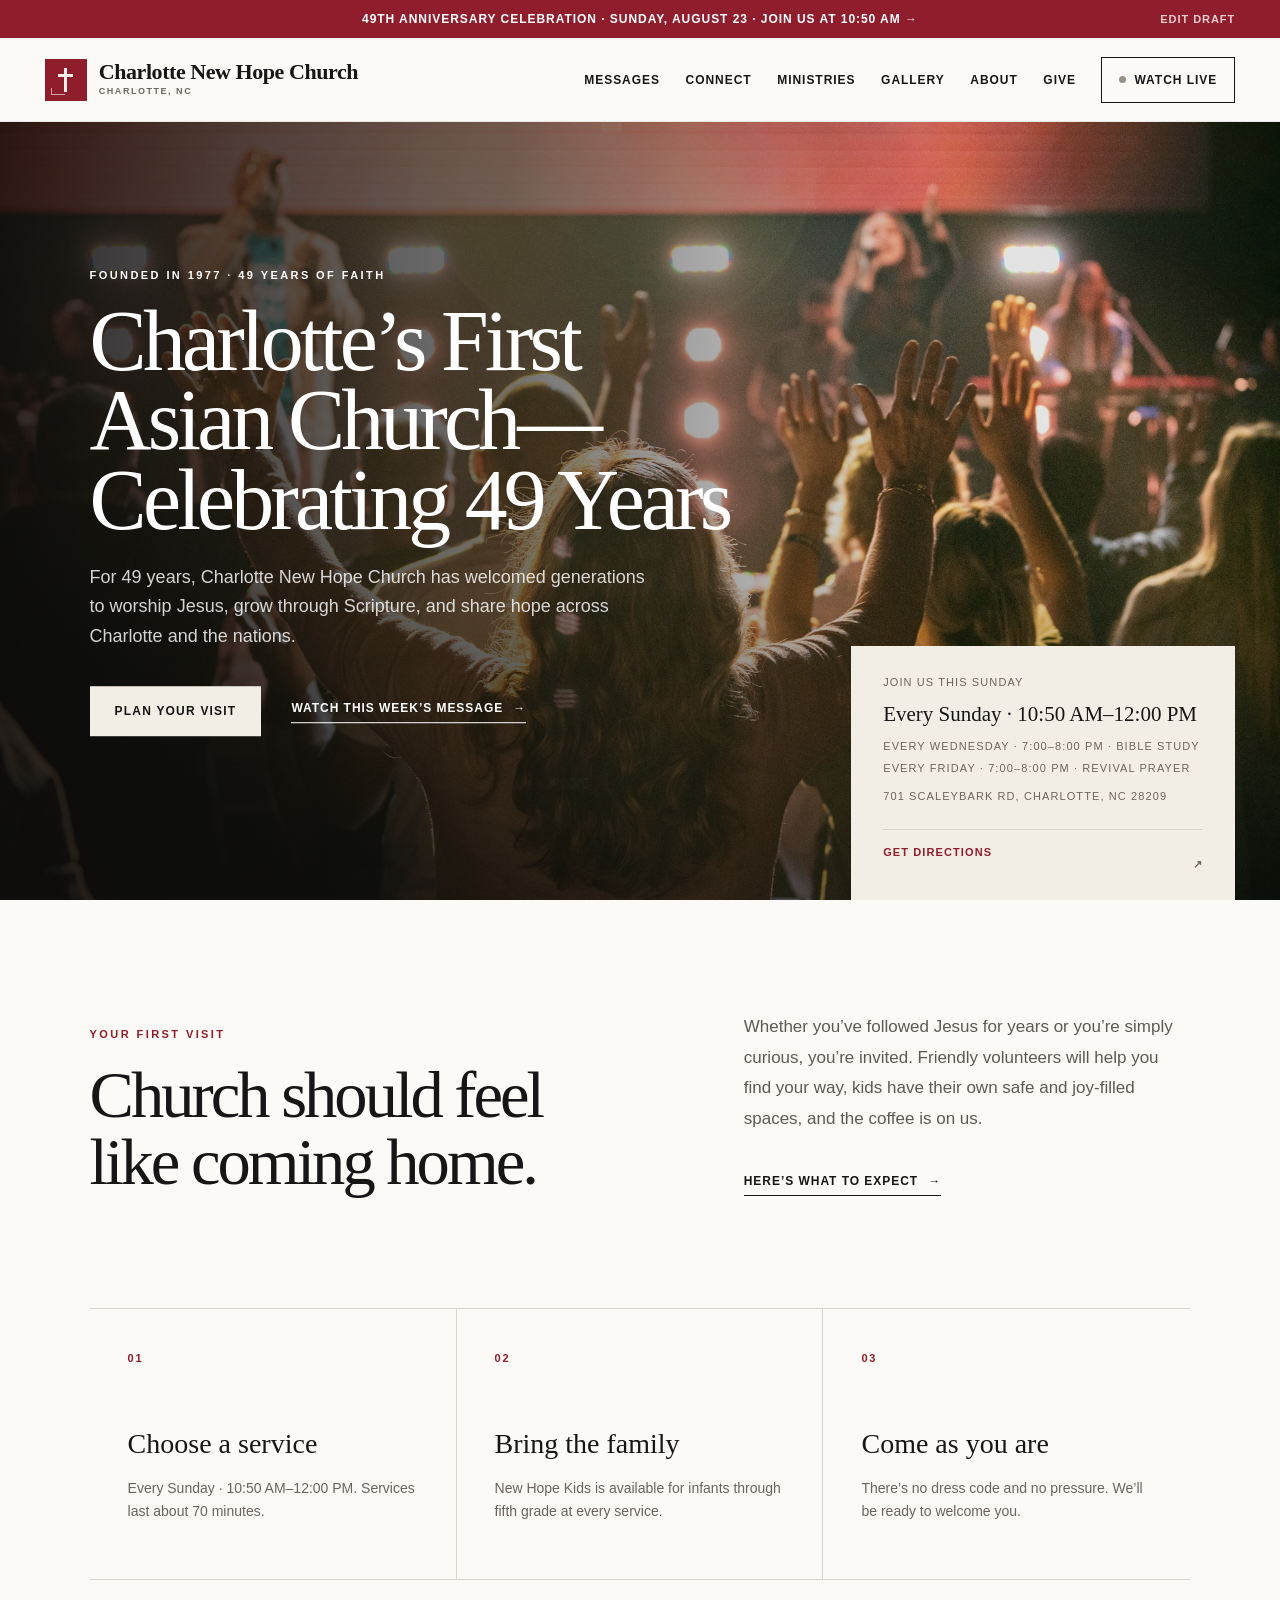
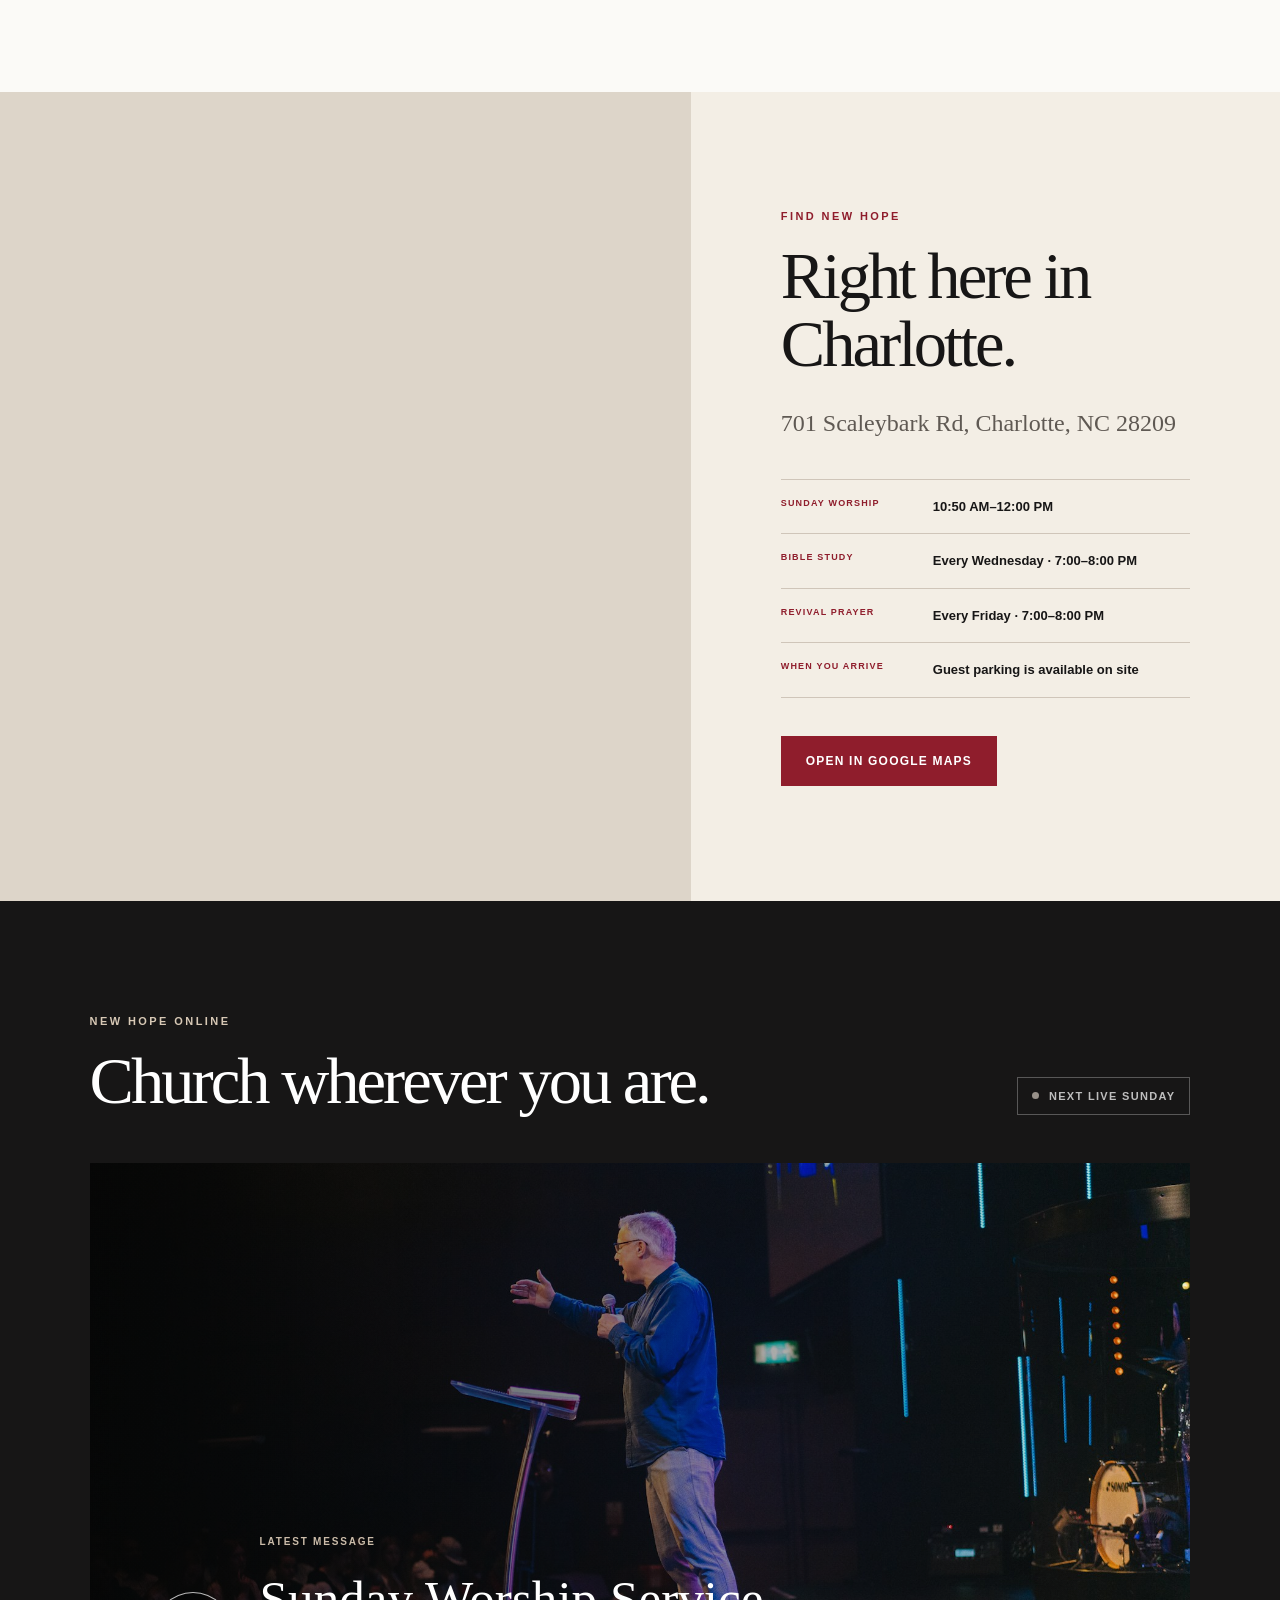
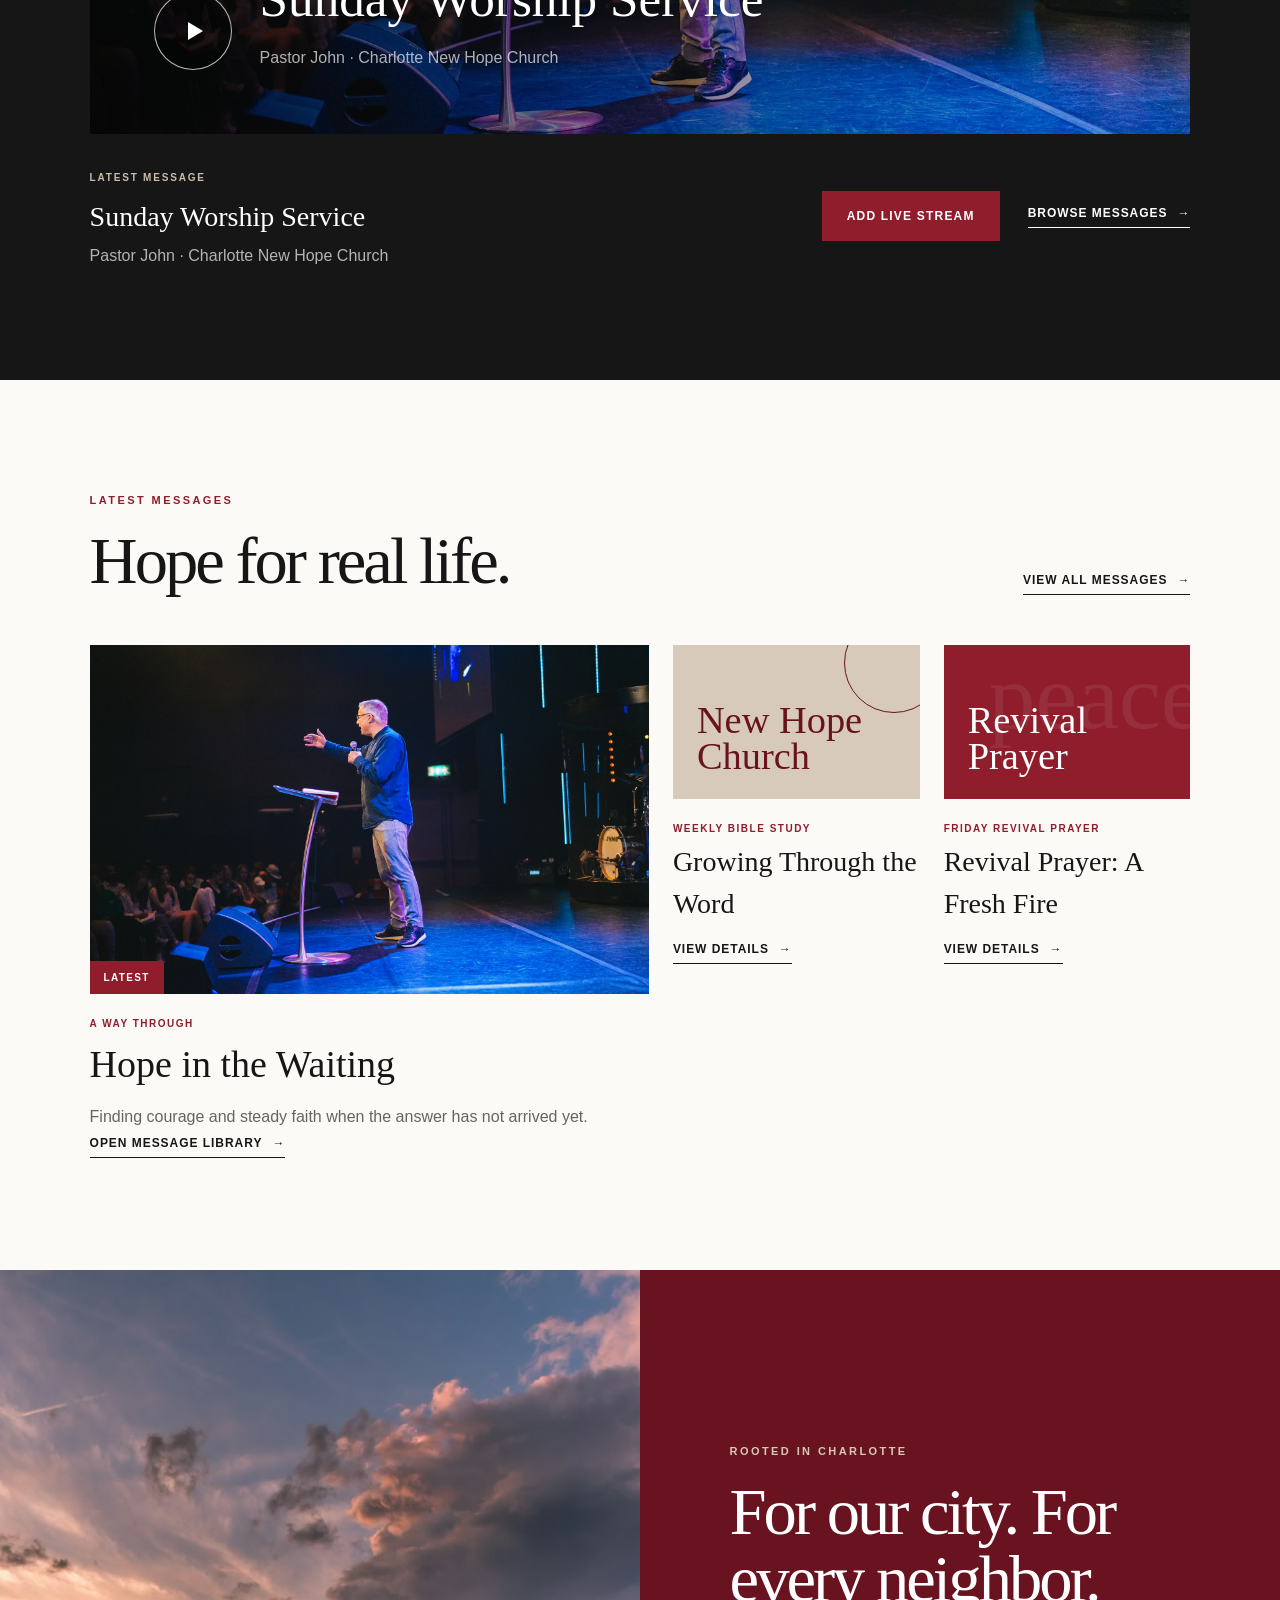
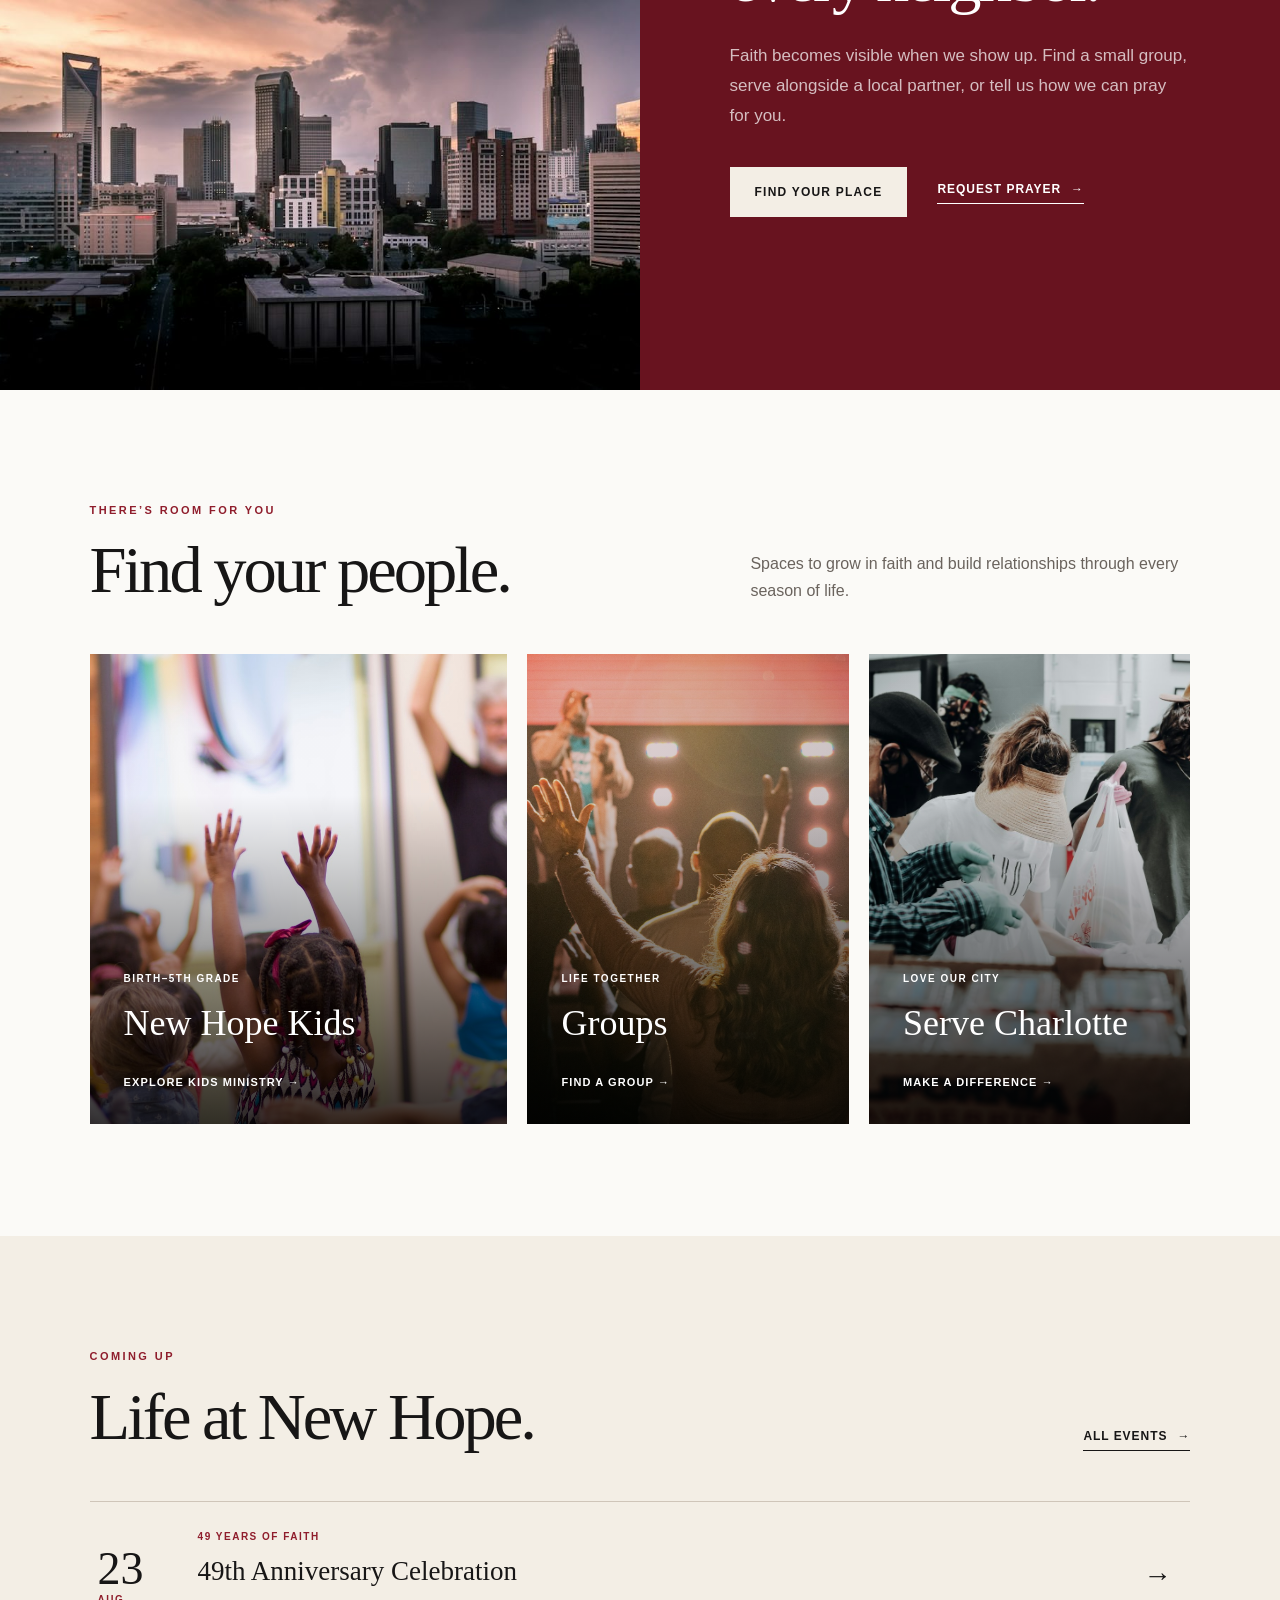
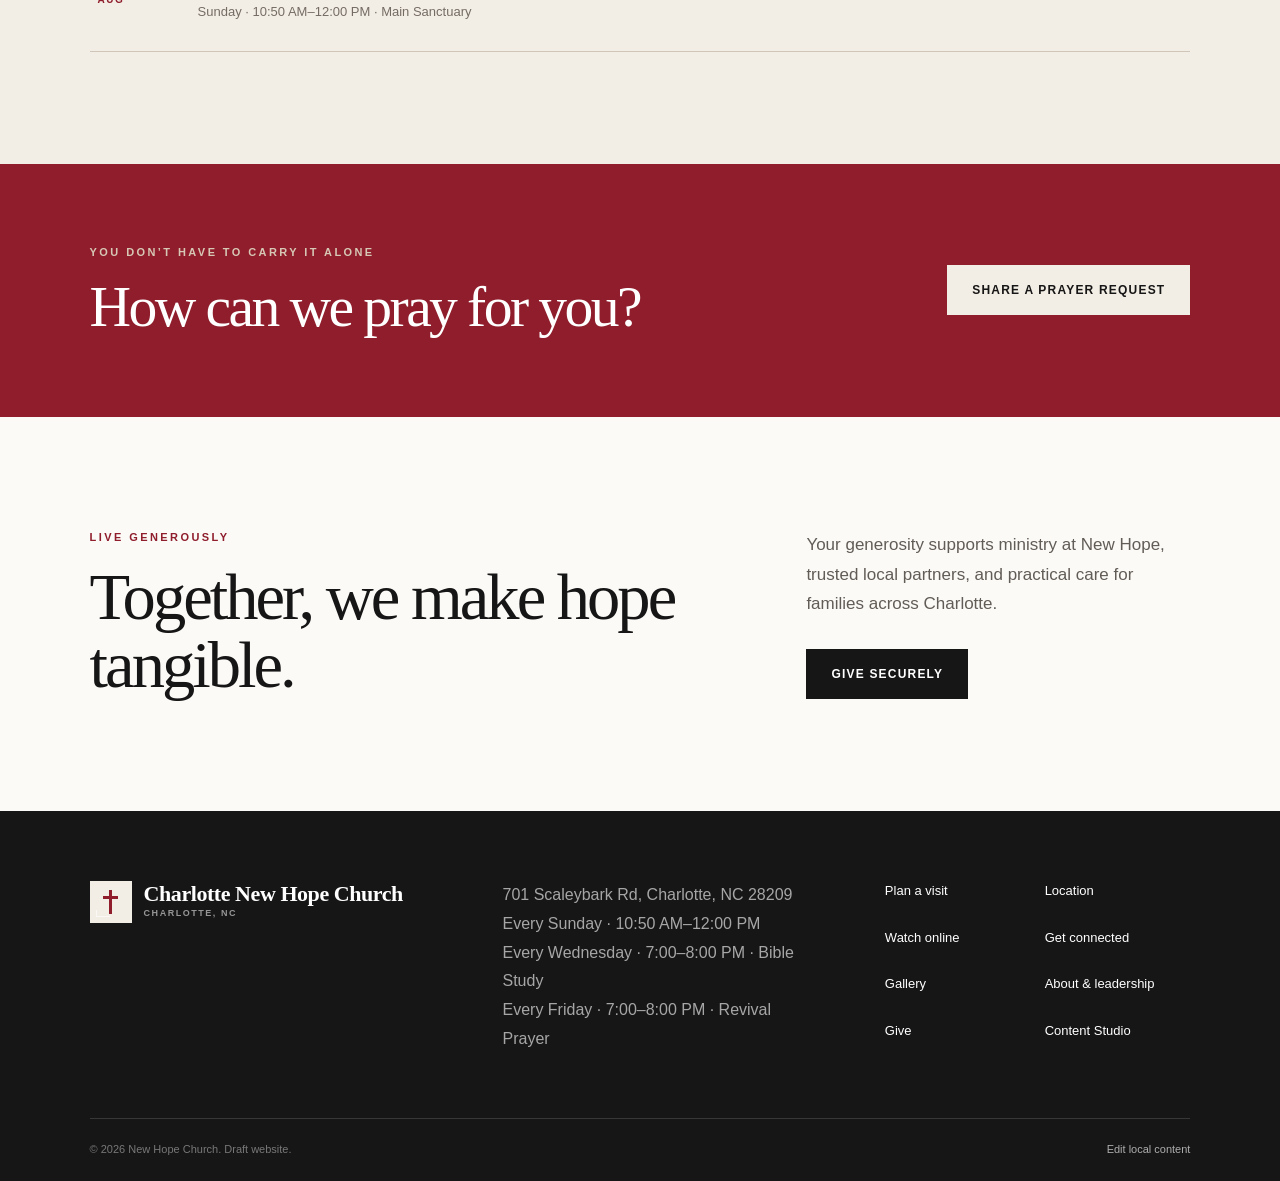
==== commit fc09bf74: "Publish 49th anniversary update" ====
--- a/index.html
+++ b/index.html
@@ -1,4 +1,4 @@
-<!DOCTYPE html><html lang="en"><head><meta charSet="utf-8"/><meta name="viewport" content="width=device-width, initial-scale=1"/><link rel="stylesheet" href="/assets/index-C01MdYRD.css" data-rsc-css-href="/assets/index-C01MdYRD.css" data-precedence="vite-rsc/importer-resources"/><title>New Hope Church | Charlotte, NC</title><meta name="description" content="New Hope Church is a welcoming church community at 701 Scaleybark Rd in Charlotte, North Carolina. Join us in person or watch online."/><meta property="og:title" content="New Hope Church | There’s a place for you here."/><meta property="og:description" content="Join New Hope Church in Charlotte, NC—in person or online."/><meta property="og:type" content="website"/><meta property="og:image" content="https://charlottenewhopechurch.org/og.png"/><meta property="og:image:width" content="1731"/><meta property="og:image:height" content="909"/><meta property="og:image:alt" content="New Hope Church in Charlotte, North Carolina"/><meta name="twitter:card" content="summary_large_image"/><meta name="twitter:title" content="New Hope Church | There’s a place for you here."/><meta name="twitter:description" content="Join New Hope Church in Charlotte, NC—in person or online."/><meta name="twitter:image" content="https://charlottenewhopechurch.org/og.png"/>
+<!DOCTYPE html><html lang="en"><head><meta charSet="utf-8"/><meta name="viewport" content="width=device-width, initial-scale=1"/><link rel="stylesheet" href="/assets/index-C01MdYRD.css" data-rsc-css-href="/assets/index-C01MdYRD.css" data-precedence="vite-rsc/importer-resources"/><link rel="modulepreload" href="/assets/layout-segment-context-31v9us7-.js" crossorigin=""/><link rel="modulepreload" href="/assets/rolldown-runtime-S-ySWqyJ.js" crossorigin=""/><link rel="modulepreload" href="/assets/index-B4QkCQq2.js" crossorigin=""/><link rel="modulepreload" href="/assets/framework-CXnKph_e.js" crossorigin=""/><link rel="modulepreload" href="/assets/page-DoLSsDkJ.js" crossorigin=""/><link rel="modulepreload" href="/assets/portal-data-BZe-VWAD.js" crossorigin=""/><title>Charlotte New Hope Church | Charlotte’s First Asian Church</title><meta name="description" content="Founded in 1977, Charlotte New Hope Church is Charlotte’s first Asian church. Join Pastor John in person or watch online."/><meta property="og:title" content="Charlotte New Hope Church | Celebrating 49 Years"/><meta property="og:description" content="Charlotte’s first Asian church, founded in 1977. Join Pastor John in person or online."/><meta property="og:type" content="website"/><meta property="og:image" content="https://charlottenewhopechurch.org/og.png"/><meta property="og:image:width" content="1731"/><meta property="og:image:height" content="909"/><meta property="og:image:alt" content="Charlotte New Hope Church celebrating 49 years"/><meta name="twitter:card" content="summary_large_image"/><meta name="twitter:title" content="Charlotte New Hope Church | Celebrating 49 Years"/><meta name="twitter:description" content="Charlotte’s first Asian church, founded in 1977. Join Pastor John in person or online."/><meta name="twitter:image" content="https://charlottenewhopechurch.org/og.png"/><script>self.__VINEXT_RSC_PARAMS__={}</script><script>self.__VINEXT_RSC_NAV__={"pathname":"/","searchParams":[]}</script><link rel="modulepreload" href="/assets/index-B4QkCQq2.js" />
 <style data-vinext-fonts>/* cyrillic-ext */
 @font-face {
   font-family: 'Geist';
@@ -49,17 +49,4 @@
 
 .__variable_geist_1uh2qme { --font-geist: 'Geist', sans-serif; }
 </style>
-</head><body class="__variable_geist_1uh2qme"><main><a class="skip-link" href="#main-content">Skip to content</a><div class="announcement"><a href="/events">Summer Serve Day · August 15 · Sign-ups are open<!-- --> <span aria-hidden="true">→</span></a></div><header class="site-header"><a class="brand" href="#home" aria-label="New Hope Church home"><span class="brand-mark" aria-hidden="true"><i></i></span><span><b>New Hope Church</b><small>Charlotte, NC</small></span></a><button class="menu-button" aria-expanded="false" aria-controls="main-navigation"><span>Menu</span></button><nav id="main-navigation" class="" aria-label="Main navigation"><a href="/messages">Messages</a><a href="/connect">Connect</a><a href="/ministries">Ministries</a><a href="/gallery">Gallery</a><a href="/about">About</a><a href="/give">Give</a><a class="nav-live" href="#live"><span class="live-dot"></span>Watch Live</a></nav></header><div id="main-content"><section id="home" class="hero"><div class="hero-image" role="img" aria-label="A congregation worshipping together"></div><div class="hero-shade"></div><div class="hero-copy"><p class="eyebrow">New Hope for Charlotte</p><h1>There’s a place for you here.</h1><p>Come as you are. Meet people who will know your name, find practical hope for everyday life, and take your next step with Jesus.</p><div class="hero-actions"><a class="button button-light" href="#new">Plan your visit</a><a class="text-link light-link" href="#live">Watch this week’s message <span>→</span></a></div></div><div class="service-card"><p>Join us this Sunday</p><strong>Every Sunday · 10:50 AM–12:00 PM</strong><span>Every Wednesday · 7:00–8:00 PM<!-- --> · Bible Study</span><span>Every Friday · 7:00–8:00 PM<!-- --> · Revival Prayer</span><span>701 Scaleybark Rd, Charlotte, NC 28209</span><a href="https://www.google.com/maps/dir/?api=1&amp;destination=701%20Scaleybark%20Rd%2C%20Charlotte%2C%20NC%2028209" target="_blank" rel="noreferrer">Get directions <span aria-hidden="true">↗</span></a></div></section><section id="new" class="welcome section-pad"><div class="section-intro"><p class="eyebrow red">Your first visit</p><h2>Church should feel like coming home.</h2></div><div class="welcome-copy"><p>Whether you’ve followed Jesus for years or you’re simply curious, you’re invited. Friendly volunteers will help you find your way, kids have their own safe and joy-filled spaces, and the coffee is on us.</p><a class="text-link" href="#visit-details">Here’s what to expect <span>→</span></a></div></section><section id="visit-details" class="visit-grid"><article><span class="step-number">01</span><h3>Choose a service</h3><p>Every Sunday · 10:50 AM–12:00 PM<!-- -->. Services last about 70 minutes.</p></article><article><span class="step-number">02</span><h3>Bring the family</h3><p>New Hope Kids is available for infants through fifth grade at every service.</p></article><article><span class="step-number">03</span><h3>Come as you are</h3><p>There’s no dress code and no pressure. We’ll be ready to welcome you.</p></article></section><section id="location" class="location-section"><div class="map-shell"><iframe src="https://www.google.com/maps?q=701%20Scaleybark%20Rd%2C%20Charlotte%2C%20NC%2028209&amp;output=embed" title="Google Maps location for New Hope Church" loading="lazy" referrerPolicy="no-referrer-when-downgrade" allowFullScreen=""></iframe></div><div class="location-copy"><p class="eyebrow red">Find New Hope</p><h2>Right here in Charlotte.</h2><address>701 Scaleybark Rd, Charlotte, NC 28209</address><div class="location-details"><div><small>Sunday worship</small><strong>10:50 AM–12:00 PM</strong></div><div><small>Bible study</small><strong>Every Wednesday · 7:00–8:00 PM</strong></div><div><small>Revival prayer</small><strong>Every Friday · 7:00–8:00 PM</strong></div><div><small>When you arrive</small><strong>Guest parking is available on site</strong></div></div><a class="button button-red" href="https://www.google.com/maps/dir/?api=1&amp;destination=701%20Scaleybark%20Rd%2C%20Charlotte%2C%20NC%2028209" target="_blank" rel="noreferrer">Open in Google Maps</a></div></section><section id="live" class="live-section section-pad"><div class="live-heading"><div><p class="eyebrow cream">New Hope Online</p><h2>Church wherever you are.</h2></div><div class="live-status"><span class="live-dot"></span>Next live Sunday</div></div><div class="player-shell"><div class="player-placeholder"><div class="play-button" aria-hidden="true"><span></span></div><div><small>Latest message</small><h3>Hope in the Waiting</h3><p>Sunday message from New Hope Church</p></div></div></div><div class="live-meta"><div><small>Latest message</small><h3>Hope in the Waiting</h3><p>Sunday message from New Hope Church</p></div><div class="live-actions"><a class="text-link" href="/messages">Browse messages <span>→</span></a></div></div></section><section id="messages" class="messages section-pad"><div class="section-heading-row"><div><p class="eyebrow red">Latest messages</p><h2>Hope for real life.</h2></div><a class="text-link" href="/messages">View all messages <span>→</span></a></div><div class="message-grid"><article class="featured-message"><div class="message-image sermon-image"><span>Latest</span></div><div><p class="message-series">A Way Through</p><h3>Hope in the Waiting</h3><p>Finding courage and steady faith when the answer has not arrived yet.</p><a class="text-link" href="/messages">Open message library <span>→</span></a></div></article><article><div class="message-art art-one"><span>New Hope Church</span></div><p class="message-series">Weekly Bible Study</p><h3>Growing Through the Word</h3><a class="text-link" href="/messages">View details <span>→</span></a></article><article><div class="message-art art-two"><span>Revival Prayer</span></div><p class="message-series">Friday Revival Prayer</p><h3>Revival Prayer: A Fresh Fire</h3><a class="text-link" href="/messages">View details <span>→</span></a></article></div></section><section id="connect" class="connect-banner"><div class="charlotte-image" role="img" aria-label="Charlotte, North Carolina skyline at sunset"></div><div class="connect-copy"><p class="eyebrow cream">Rooted in Charlotte</p><h2>For our city. For every neighbor.</h2><p>Faith becomes visible when we show up. Find a small group, serve alongside a local partner, or tell us how we can pray for you.</p><div><a class="button button-light" href="/connect">Find your place</a><a class="text-link light-link" href="#prayer">Request prayer <span>→</span></a></div></div></section><section id="ministries" class="ministries section-pad"><div class="section-heading-row"><div><p class="eyebrow red">There’s room for you</p><h2>Find your people.</h2></div><p>Spaces to grow in faith and build relationships through every season of life.</p></div><div class="ministry-grid"><a class="ministry-card kids-card" href="/ministries#kids"><span>Birth–5th grade</span><h3>New Hope Kids</h3><b>Explore kids ministry →</b></a><a class="ministry-card groups-card" href="/ministries#groups"><span>Life together</span><h3>Groups</h3><b>Find a group →</b></a><a class="ministry-card serve-card" href="/ministries#missions"><span>Love our city</span><h3>Serve Charlotte</h3><b>Make a difference →</b></a></div></section><section id="events" class="events section-pad"><div class="section-heading-row"><div><p class="eyebrow red">Coming up</p><h2>Life at New Hope.</h2></div><a class="text-link" href="/events">All events <span>→</span></a></div><div class="event-list"><article><div class="event-date"><strong>15</strong><span>Aug</span></div><div><p>Serve Charlotte</p><h3>Summer Serve Day</h3><span>Saturday · 8:30 AM · Across the city</span></div><a href="/events" aria-label="View Summer Serve Day">→</a></article><article><div class="event-date"><strong>23</strong><span>Aug</span></div><div><p>New here</p><h3>Welcome Lunch</h3><span>Sunday · 12:30 PM · Community Room</span></div><a href="/events" aria-label="View Welcome Lunch">→</a></article><article><div class="event-date"><strong>09</strong><span>Sep</span></div><div><p>Groups</p><h3>Fall Group Launch</h3><span>Wednesday · 6:30 PM · New Hope Church</span></div><a href="/events" aria-label="View Fall Group Launch">→</a></article></div></section><section id="prayer" class="prayer-section"><div><p class="eyebrow cream">You don’t have to carry it alone</p><h2>How can we pray for you?</h2></div><a class="button button-light" href="mailto:prayer@newhopecharlotte.org">Share a prayer request</a></section><section id="give" class="give-section section-pad"><div><p class="eyebrow red">Live generously</p><h2>Together, we make hope tangible.</h2></div><div><p>Your generosity supports ministry at New Hope, trusted local partners, and practical care for families across Charlotte.</p><a class="button button-dark" href="/give">Give securely</a></div></section></div><footer><div class="footer-top"><a class="brand footer-brand" href="#home"><span class="brand-mark light-mark" aria-hidden="true"><i></i></span><span><b>New Hope Church</b><small>Charlotte, NC</small></span></a><p>701 Scaleybark Rd, Charlotte, NC 28209<br/>Every Sunday · 10:50 AM–12:00 PM<br/>Every Wednesday · 7:00–8:00 PM<!-- --> · Bible Study<br/>Every Friday · 7:00–8:00 PM<!-- --> · Revival Prayer</p><div class="footer-links"><a href="#new">Plan a visit</a><a href="#location">Location</a><a href="#live">Watch online</a><a href="/connect">Get connected</a><a href="/gallery">Gallery</a><a href="/about">About &amp; leadership</a><a href="/give">Give</a></div></div><div class="footer-bottom"><span>© 2026 New Hope Church. Draft website.</span><button>Edit local content</button></div></footer></main>
-<script>
-document.addEventListener("click", function (event) {
-  var button = event.target.closest(".menu-button");
-  if (!button) return;
-  var nav = document.getElementById(button.getAttribute("aria-controls"));
-  if (!nav) return;
-  var open = nav.classList.toggle("nav-open");
-  button.setAttribute("aria-expanded", String(open));
-  var label = button.querySelector("span");
-  if (label) label.textContent = open ? "Close" : "Menu";
-});
-</script>
-</body></html>+</head><body class="__variable_geist_1uh2qme"><main><a class="skip-link" href="#main-content">Skip to content</a><div class="announcement"><a href="/events">49th Anniversary Celebration · Sunday, August 23 · Join us at 10:50 AM<!-- --> <span aria-hidden="true">→</span></a><button aria-label="Edit this local website draft">Edit draft</button></div><header class="site-header"><a class="brand" href="#home" aria-label="New Hope Church home"><span class="brand-mark" aria-hidden="true"><i></i></span><span><b>Charlotte New Hope Church</b><small>Charlotte, NC</small></span></a><button class="menu-button" aria-expanded="false" aria-controls="main-navigation"><span>Menu</span></button><nav id="main-navigation" class="" aria-label="Main navigation"><a href="/messages">Messages</a><a href="/connect">Connect</a><a href="/ministries">Ministries</a><a href="/gallery">Gallery</a><a href="/about">About</a><a href="/give">Give</a><a class="nav-live" href="#live"><span class="live-dot"></span>Watch Live</a></nav></header><div id="main-content"><section id="home" class="hero"><div class="hero-image" role="img" aria-label="A congregation worshipping together"></div><div class="hero-shade"></div><div class="hero-copy"><p class="eyebrow">Founded in 1977 · 49 years of faith</p><h1>Charlotte’s First Asian Church—Celebrating 49 Years</h1><p>For 49 years, Charlotte New Hope Church has welcomed generations to worship Jesus, grow through Scripture, and share hope across Charlotte and the nations.</p><div class="hero-actions"><a class="button button-light" href="#new">Plan your visit</a><a class="text-link light-link" href="#live">Watch this week’s message <span>→</span></a></div></div><div class="service-card"><p>Join us this Sunday</p><strong>Every Sunday · 10:50 AM–12:00 PM</strong><span>Every Wednesday · 7:00–8:00 PM<!-- --> · Bible Study</span><span>Every Friday · 7:00–8:00 PM<!-- --> · Revival Prayer</span><span>701 Scaleybark Rd, Charlotte, NC 28209</span><a href="https://www.google.com/maps/dir/?api=1&amp;destination=701%20Scaleybark%20Rd%2C%20Charlotte%2C%20NC%2028209" target="_blank" rel="noreferrer">Get directions <span aria-hidden="true">↗</span></a></div></section><section id="new" class="welcome section-pad"><div class="section-intro"><p class="eyebrow red">Your first visit</p><h2>Church should feel like coming home.</h2></div><div class="welcome-copy"><p>Whether you’ve followed Jesus for years or you’re simply curious, you’re invited. Friendly volunteers will help you find your way, kids have their own safe and joy-filled spaces, and the coffee is on us.</p><a class="text-link" href="#visit-details">Here’s what to expect <span>→</span></a></div></section><section id="visit-details" class="visit-grid"><article><span class="step-number">01</span><h3>Choose a service</h3><p>Every Sunday · 10:50 AM–12:00 PM<!-- -->. Services last about 70 minutes.</p></article><article><span class="step-number">02</span><h3>Bring the family</h3><p>New Hope Kids is available for infants through fifth grade at every service.</p></article><article><span class="step-number">03</span><h3>Come as you are</h3><p>There’s no dress code and no pressure. We’ll be ready to welcome you.</p></article></section><section id="location" class="location-section"><div class="map-shell"><iframe src="https://www.google.com/maps?q=701%20Scaleybark%20Rd%2C%20Charlotte%2C%20NC%2028209&amp;output=embed" title="Google Maps location for Charlotte New Hope Church" loading="lazy" referrerPolicy="no-referrer-when-downgrade" allowFullScreen=""></iframe></div><div class="location-copy"><p class="eyebrow red">Find New Hope</p><h2>Right here in Charlotte.</h2><address>701 Scaleybark Rd, Charlotte, NC 28209</address><div class="location-details"><div><small>Sunday worship</small><strong>10:50 AM–12:00 PM</strong></div><div><small>Bible study</small><strong>Every Wednesday · 7:00–8:00 PM</strong></div><div><small>Revival prayer</small><strong>Every Friday · 7:00–8:00 PM</strong></div><div><small>When you arrive</small><strong>Guest parking is available on site</strong></div></div><a class="button button-red" href="https://www.google.com/maps/dir/?api=1&amp;destination=701%20Scaleybark%20Rd%2C%20Charlotte%2C%20NC%2028209" target="_blank" rel="noreferrer">Open in Google Maps</a></div></section><section id="live" class="live-section section-pad"><div class="live-heading"><div><p class="eyebrow cream">New Hope Online</p><h2>Church wherever you are.</h2></div><div class="live-status"><span class="live-dot"></span>Next live Sunday</div></div><div class="player-shell"><div class="player-placeholder"><div class="play-button" aria-hidden="true"><span></span></div><div><small>Latest message</small><h3>Sunday Worship Service</h3><p>Pastor John · Charlotte New Hope Church</p></div></div></div><div class="live-meta"><div><small>Latest message</small><h3>Sunday Worship Service</h3><p>Pastor John · Charlotte New Hope Church</p></div><div class="live-actions"><button class="button button-red">Add live stream</button><a class="text-link" href="/messages">Browse messages <span>→</span></a></div></div></section><section id="messages" class="messages section-pad"><div class="section-heading-row"><div><p class="eyebrow red">Latest messages</p><h2>Hope for real life.</h2></div><a class="text-link" href="/messages">View all messages <span>→</span></a></div><div class="message-grid"><article class="featured-message"><div class="message-image sermon-image"><span>Latest</span></div><div><p class="message-series">A Way Through</p><h3>Hope in the Waiting</h3><p>Finding courage and steady faith when the answer has not arrived yet.</p><a class="text-link" href="/messages">Open message library <span>→</span></a></div></article><article><div class="message-art art-one"><span>New Hope Church</span></div><p class="message-series">Weekly Bible Study</p><h3>Growing Through the Word</h3><a class="text-link" href="/messages">View details <span>→</span></a></article><article><div class="message-art art-two"><span>Revival Prayer</span></div><p class="message-series">Friday Revival Prayer</p><h3>Revival Prayer: A Fresh Fire</h3><a class="text-link" href="/messages">View details <span>→</span></a></article></div></section><section id="connect" class="connect-banner"><div class="charlotte-image" role="img" aria-label="Charlotte, North Carolina skyline at sunset"></div><div class="connect-copy"><p class="eyebrow cream">Rooted in Charlotte</p><h2>For our city. For every neighbor.</h2><p>Faith becomes visible when we show up. Find a small group, serve alongside a local partner, or tell us how we can pray for you.</p><div><a class="button button-light" href="/connect">Find your place</a><a class="text-link light-link" href="#prayer">Request prayer <span>→</span></a></div></div></section><section id="ministries" class="ministries section-pad"><div class="section-heading-row"><div><p class="eyebrow red">There’s room for you</p><h2>Find your people.</h2></div><p>Spaces to grow in faith and build relationships through every season of life.</p></div><div class="ministry-grid"><a class="ministry-card kids-card" href="/ministries#kids"><span>Birth–5th grade</span><h3>New Hope Kids</h3><b>Explore kids ministry →</b></a><a class="ministry-card groups-card" href="/ministries#groups"><span>Life together</span><h3>Groups</h3><b>Find a group →</b></a><a class="ministry-card serve-card" href="/ministries#missions"><span>Love our city</span><h3>Serve Charlotte</h3><b>Make a difference →</b></a></div></section><section id="events" class="events section-pad"><div class="section-heading-row"><div><p class="eyebrow red">Coming up</p><h2>Life at New Hope.</h2></div><a class="text-link" href="/events">All events <span>→</span></a></div><div class="event-list anniversary-event-list"><article><div class="event-date"><strong>23</strong><span>Aug</span></div><div><p>49 years of faith</p><h3>49th Anniversary Celebration</h3><span>Sunday · 10:50 AM–12:00 PM · Main Sanctuary</span></div><a href="/events" aria-label="View the 49th Anniversary Celebration">→</a></article></div></section><section id="prayer" class="prayer-section"><div><p class="eyebrow cream">You don’t have to carry it alone</p><h2>How can we pray for you?</h2></div><a class="button button-light" href="mailto:prayer@newhopecharlotte.org">Share a prayer request</a></section><section id="give" class="give-section section-pad"><div><p class="eyebrow red">Live generously</p><h2>Together, we make hope tangible.</h2></div><div><p>Your generosity supports ministry at New Hope, trusted local partners, and practical care for families across Charlotte.</p><a class="button button-dark" href="/give">Give securely</a></div></section></div><footer><div class="footer-top"><a class="brand footer-brand" href="#home"><span class="brand-mark light-mark" aria-hidden="true"><i></i></span><span><b>Charlotte New Hope Church</b><small>Charlotte, NC</small></span></a><p>701 Scaleybark Rd, Charlotte, NC 28209<br/>Every Sunday · 10:50 AM–12:00 PM<br/>Every Wednesday · 7:00–8:00 PM<!-- --> · Bible Study<br/>Every Friday · 7:00–8:00 PM<!-- --> · Revival Prayer</p><div class="footer-links"><a href="#new">Plan a visit</a><a href="#location">Location</a><a href="#live">Watch online</a><a href="/connect">Get connected</a><a href="/gallery">Gallery</a><a href="/about">About &amp; leadership</a><a href="/give">Give</a><a href="/studio">Content Studio</a></div></div><div class="footer-bottom"><span>© 2026 New Hope Church. Draft website.</span><button>Edit local content</button></div></footer></main><script id="_R_">import("/assets/index-B4QkCQq2.js")</script></body></html><script>self.__VINEXT_RSC_CHUNKS__=self.__VINEXT_RSC_CHUNKS__||[];self.__VINEXT_RSC_CHUNKS__.push("2:I[\"8c0f216c4604\",[],\"Children\",1]\n3:I[\"15c18cfaeeff\",[],\"LayoutSegmentProvider\",1]\n4:I[\"8c0f216c4604\",[],\"Slot\",1]\n5:I[\"593f344dc510\",[],\"RedirectBoundary\",1]\n:HL[\"/assets/index-C01MdYRD.css\",\"style\"]\n")</script><script>self.__VINEXT_RSC_CHUNKS__=self.__VINEXT_RSC_CHUNKS__||[];self.__VINEXT_RSC_CHUNKS__.push("0:{\"__route\":\"route:/\",\"__interceptionContext\":null,\"__layoutIds\":[\"layout:/\"],\"__rootLayout\":\"/\",\"page:/\":\"$L1\",\"layout:/\":[[[[\"$\",\"link\",\"css:/assets/index-C01MdYRD.css\",{\"rel\":\"stylesheet\",\"precedence\":\"vite-rsc/importer-resources\",\"href\":\"/assets/index-C01MdYRD.css\",\"data-rsc-css-href\":\"/assets/index-C01MdYRD.css\"}],\"$undefined\"],[\"$\",\"html\",null,{\"lang\":\"en\",\"children\":[\"$\",\"body\",null,{\"className\":\"__variable_geist_1uh2qme\",\"children\":[\"$\",\"$L2\",null,{}]}]}]],null],\"route:/\":[[[\"$\",\"meta\",null,{\"charSet\":\"utf-8\"}],[[\"$\",\"title\",\"0\",{\"children\":\"Charlotte New Hope Church | Charlotte’s First Asian Church\"}],[\"$\",\"meta\",\"1\",{\"name\":\"description\",\"content\":\"Founded in 1977, Charlotte New Hope Church is Charlotte’s first Asian church. Join Pastor John in person or watch online.\"}],[\"$\",\"meta\",\"2\",{\"property\":\"og:title\",\"content\":\"Charlotte New Hope Church | Celebrating 49 Years\"}],[\"$\",\"meta\",\"3\",{\"property\":\"og:description\",\"content\":\"Charlotte’s first Asian church, founded in 1977. Join Pastor John in person or online.\"}],[\"$\",\"meta\",\"4\",{\"property\":\"og:type\",\"content\":\"website\"}],[\"$\",\"meta\",\"5\",{\"property\":\"og:image\",\"content\":\"https://charlottenewhopechurch.org/og.png\"}],[\"$\",\"meta\",\"6\",{\"property\":\"og:image:width\",\"content\":\"1731\"}],[\"$\",\"meta\",\"7\",{\"property\":\"og:image:height\",\"content\":\"909\"}],[\"$\",\"meta\",\"8\",{\"property\":\"og:image:alt\",\"content\":\"Charlotte New Hope Church celebrating 49 years\"}],[\"$\",\"meta\",\"9\",{\"name\":\"twitter:card\",\"content\":\"summary_large_image\"}],[\"$\",\"meta\",\"10\",{\"name\":\"twitter:title\",\"content\":\"Charlotte New Hope Church | Celebrating 49 Years\"}],[\"$\",\"meta\",\"11\",{\"name\":\"twitter:description\",\"content\":\"Charlotte’s first Asian church, founded in 1977. Join Pastor John in person or online.\"}],[\"$\",\"meta\",\"12\",{\"name\":\"twitter:image\",\"content\":\"https://charlottenewhopechurch.org/og.png\"}]],[[\"$\",\"meta\",\"0\",{\"name\":\"viewport\",\"content\":\"width=device-width, initial-scale=1\"}]]],[\"$\",\"$L3\",null,{\"segmentMap\":{\"children\":[]},\"children\":[\"$\",\"$L4\",null,{\"id\":\"layout:/\",\"parallelSlots\":\"$undefined\",\"children\":[\"$\",\"$L5\",null,{\"children\":[\"$\",\"$L3\",null,{\"segmentMap\":{\"children\":[]},\"children\":[\"$\",\"$L4\",null,{\"id\":\"page:/\"}]}]}]}]}]],\"__layoutFlags\":{\"layout:/\":\"s\"},\"__artifactCompatibility\":{\"schemaVersion\":1,\"graphVersion\":\"app-route-graph:4uhn5s1wvoptc\",\"deploymentVersion\":\"643111ca-403a-434c-8770-3a6a9bc2c693\",\"appElementsSchemaVersion\":1,\"rscPayloadSchemaVersion\":1,\"rootBoundaryId\":\"/\",\"renderEpoch\":null}}\n")</script><script>self.__VINEXT_RSC_CHUNKS__=self.__VINEXT_RSC_CHUNKS__||[];self.__VINEXT_RSC_CHUNKS__.push("6:I[\"6efdf509a785\",[],\"default\",1]\n1:[\"$\",\"$L6\",null,{\"params\":\"$@7\",\"searchParams\":\"$@8\"}]\n")</script><script>self.__VINEXT_RSC_CHUNKS__=self.__VINEXT_RSC_CHUNKS__||[];self.__VINEXT_RSC_CHUNKS__.push("7:{}\n8:{}\n")</script><script>self.__VINEXT_RSC_DONE__=true</script>
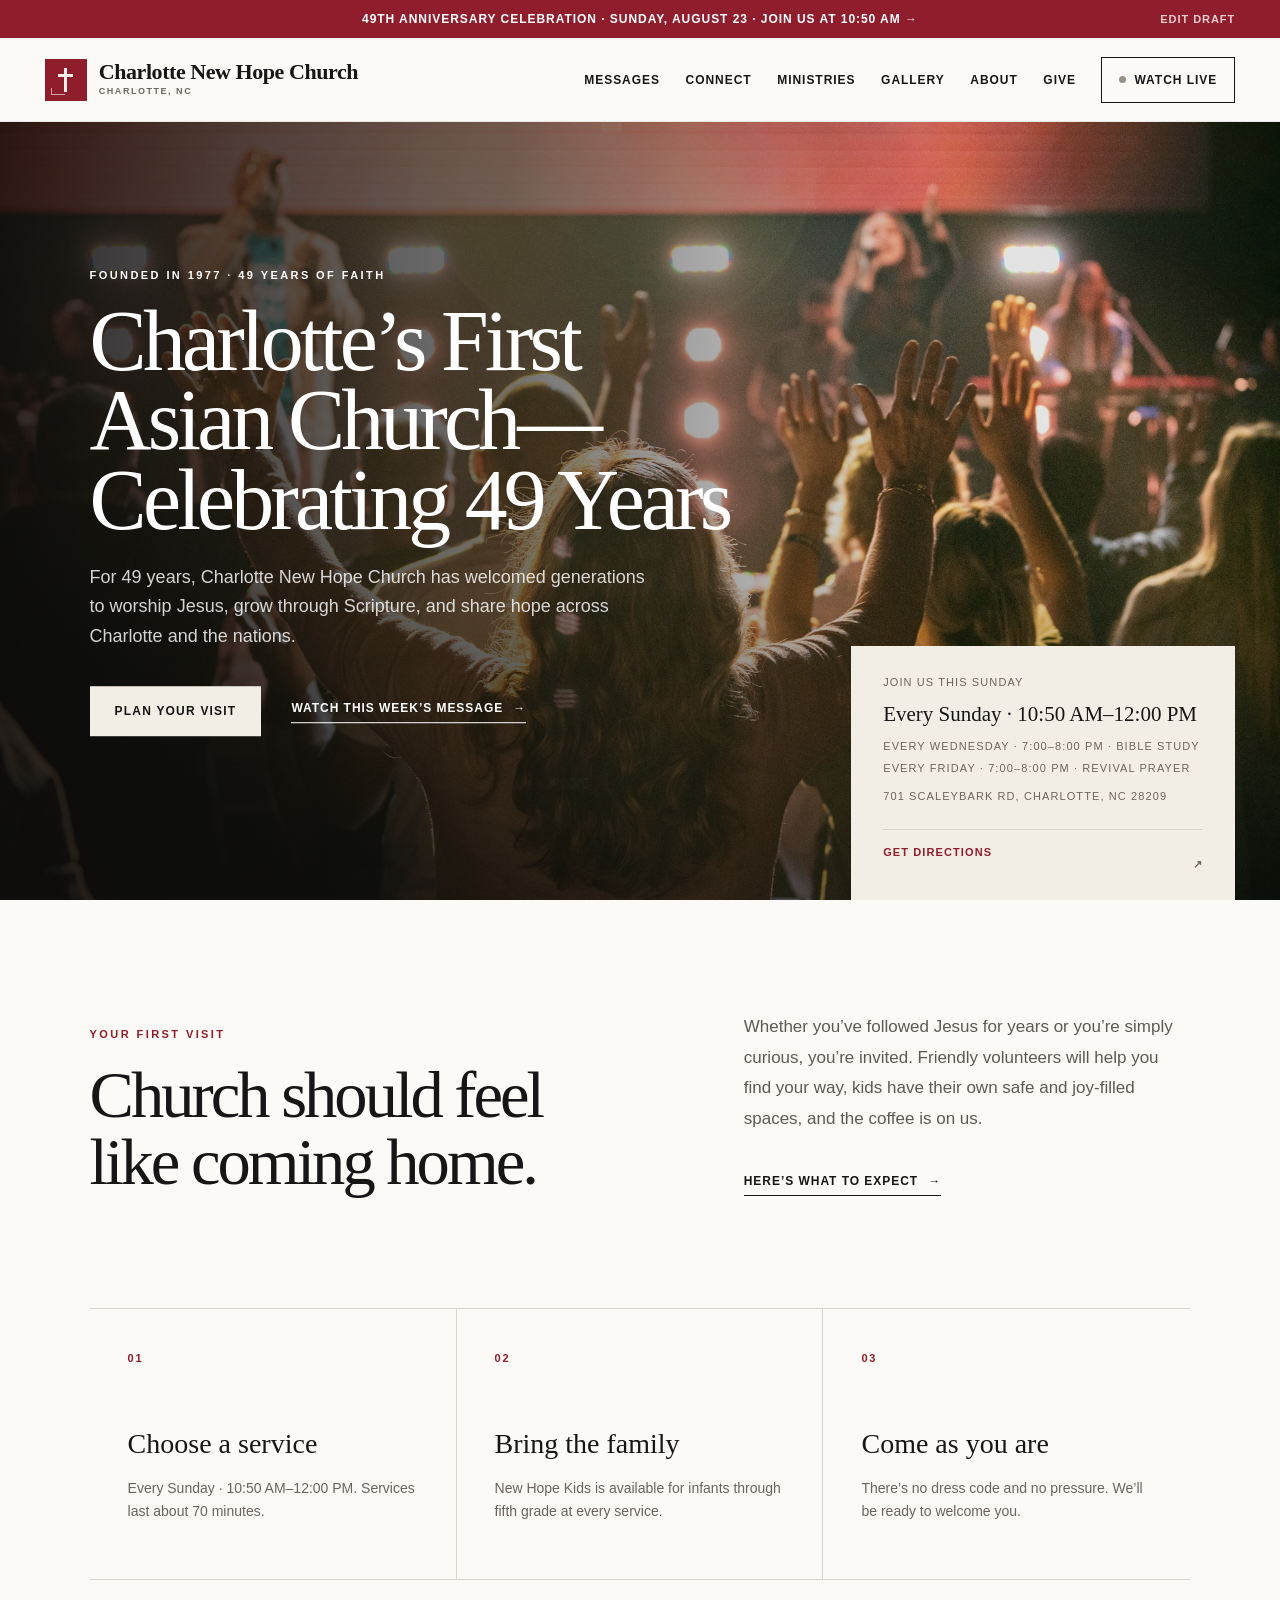
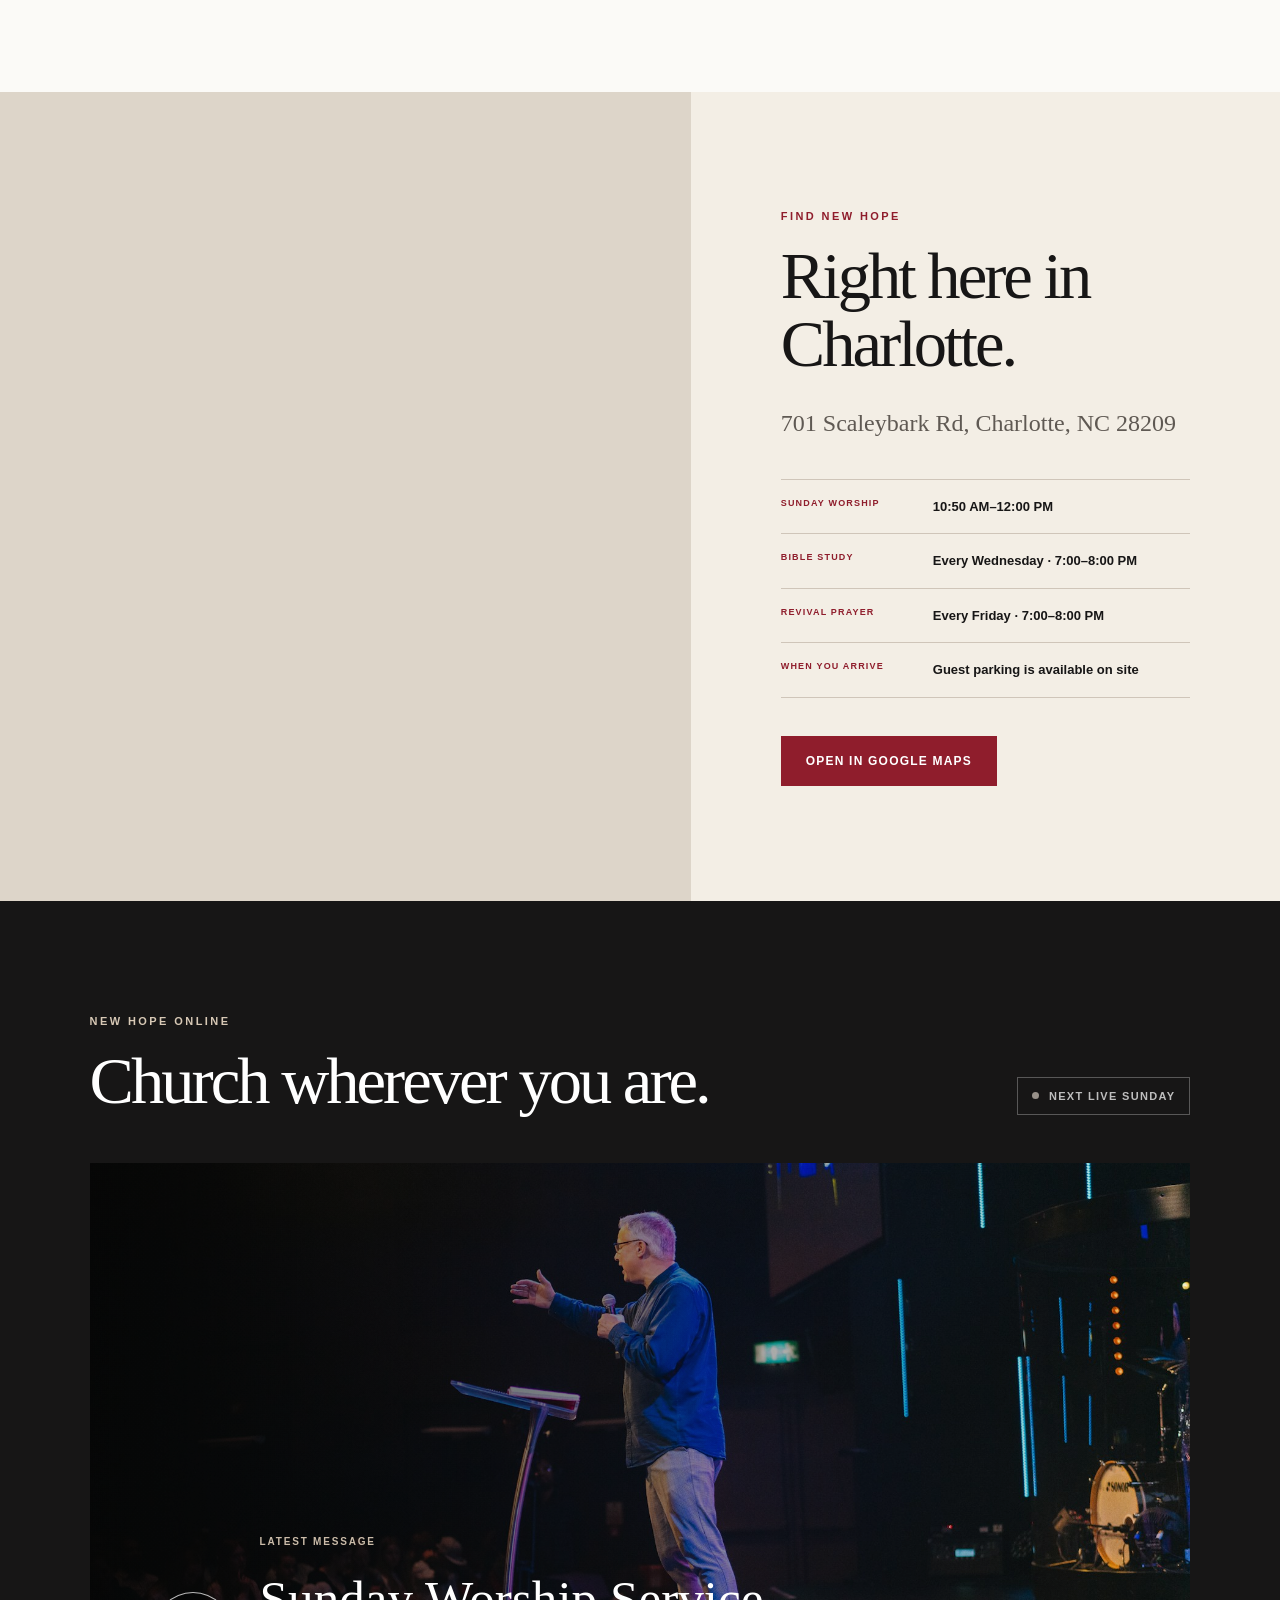
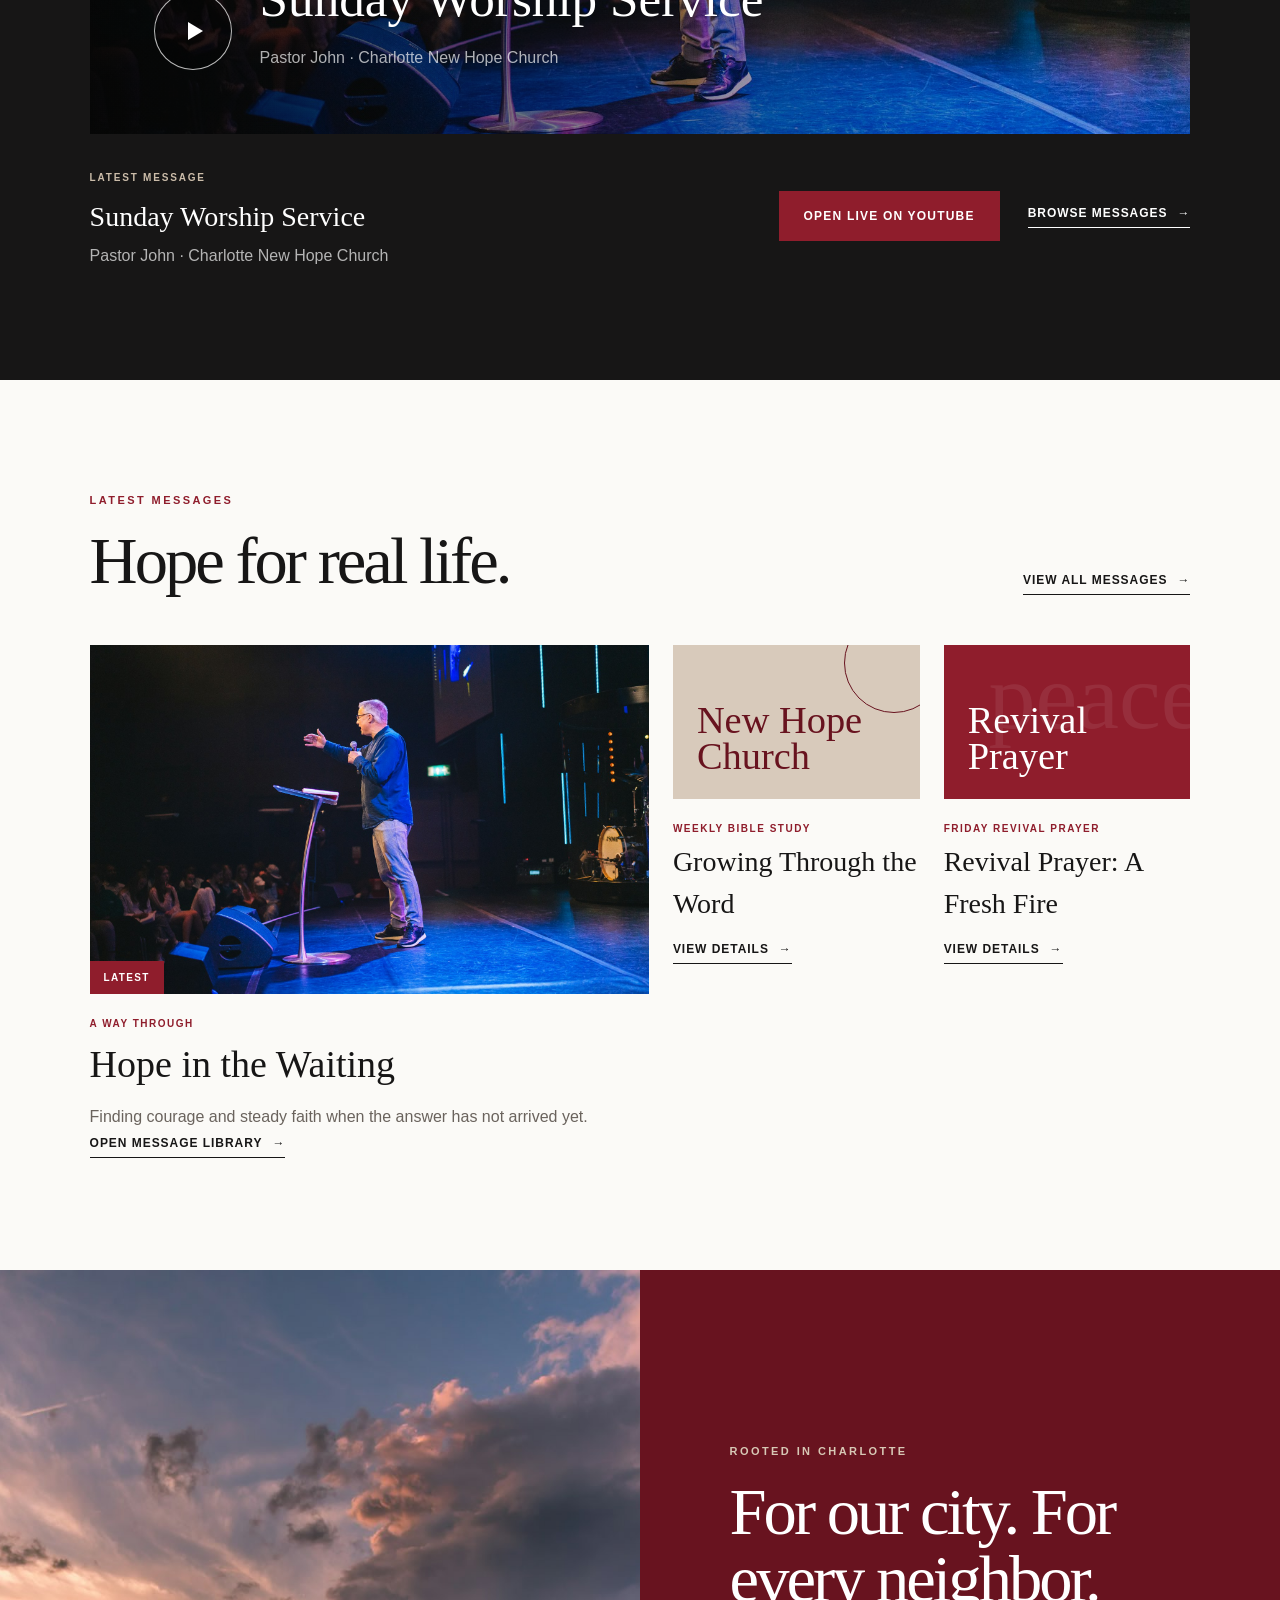
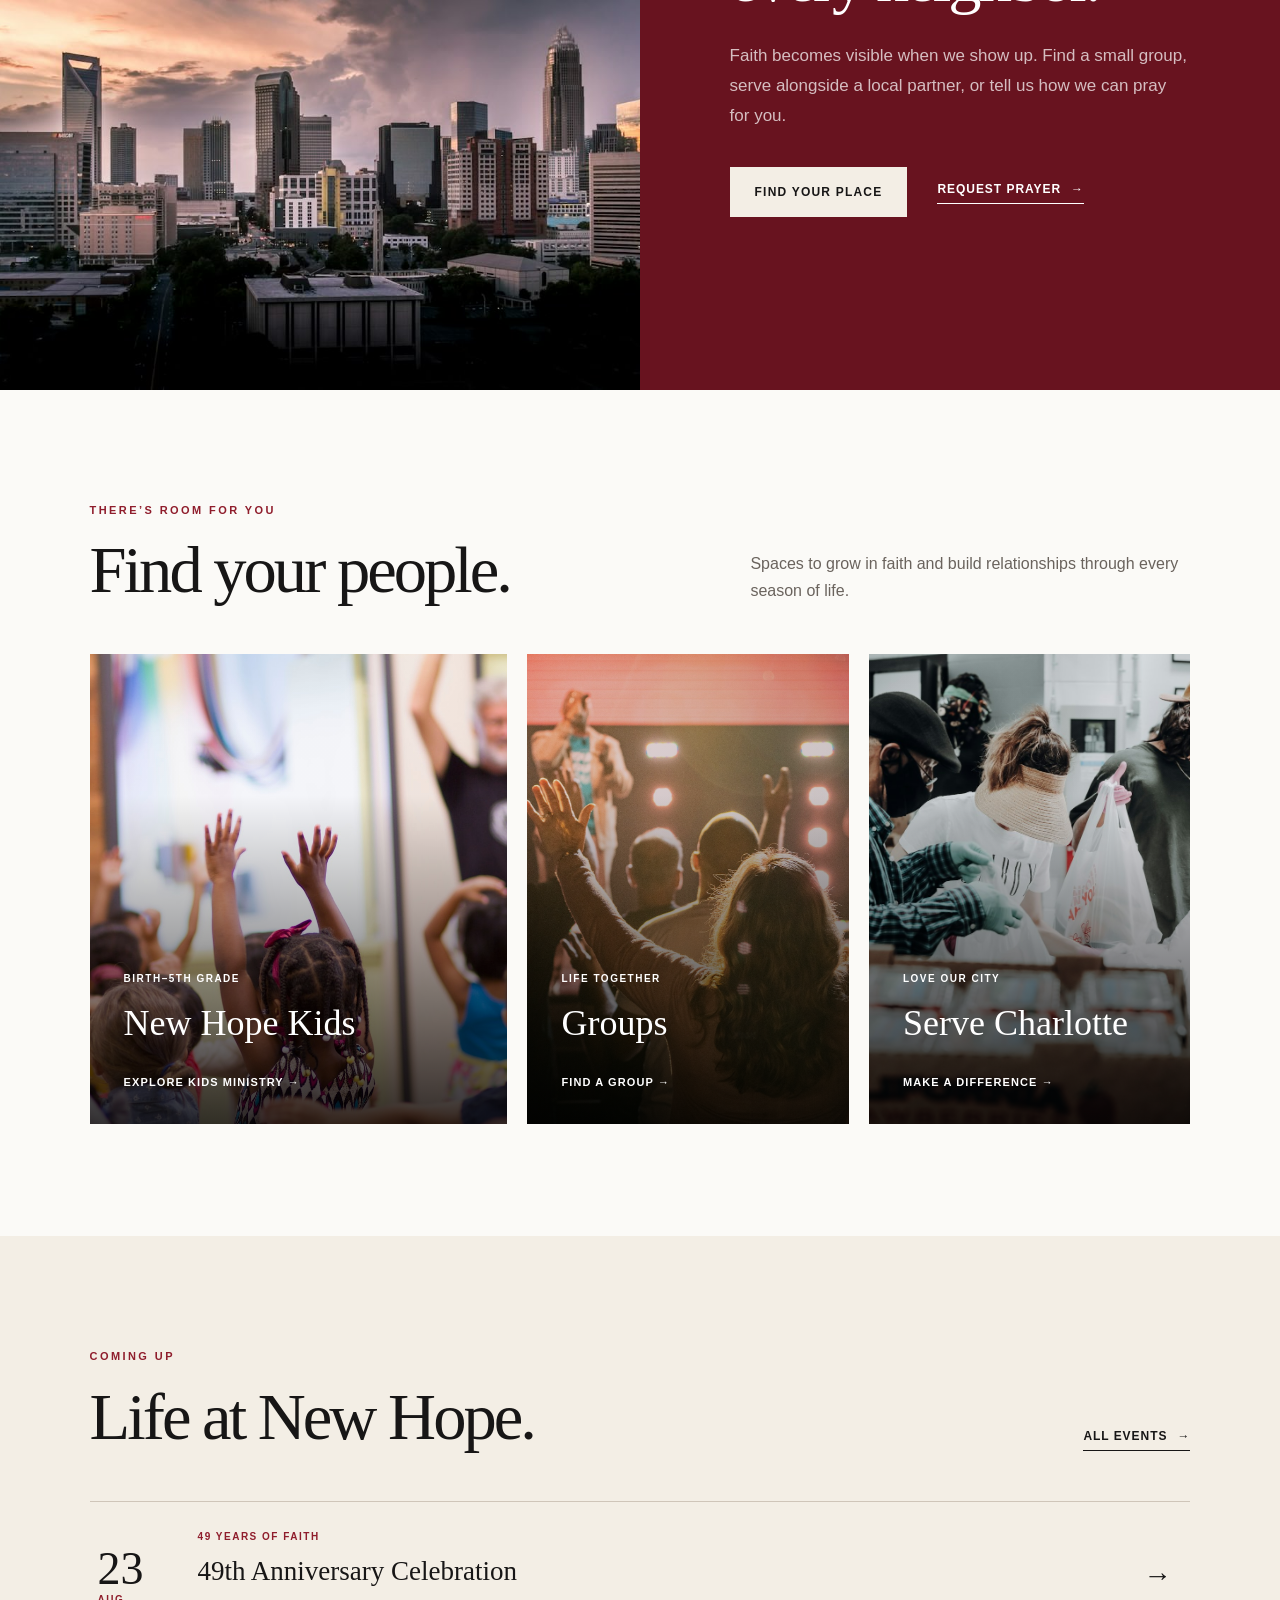
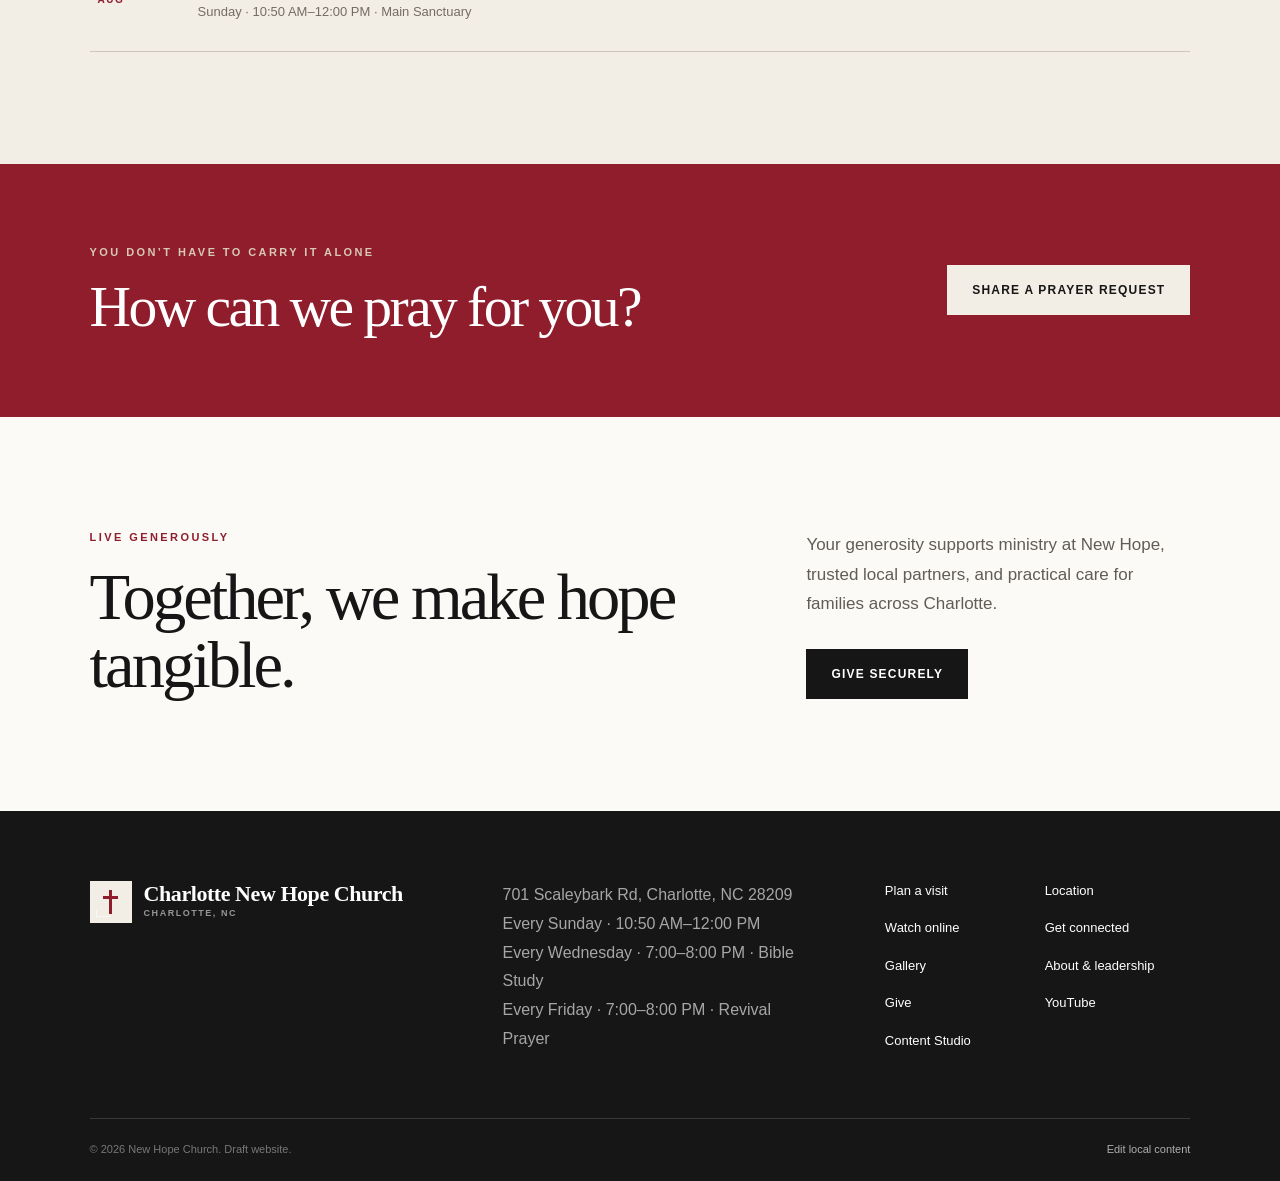
==== commit 654f1e40: "Publish church YouTube channel links" ====
--- a/index.html
+++ b/index.html
@@ -1,4 +1,4 @@
-<!DOCTYPE html><html lang="en"><head><meta charSet="utf-8"/><meta name="viewport" content="width=device-width, initial-scale=1"/><link rel="stylesheet" href="/assets/index-C01MdYRD.css" data-rsc-css-href="/assets/index-C01MdYRD.css" data-precedence="vite-rsc/importer-resources"/><link rel="modulepreload" href="/assets/layout-segment-context-31v9us7-.js" crossorigin=""/><link rel="modulepreload" href="/assets/rolldown-runtime-S-ySWqyJ.js" crossorigin=""/><link rel="modulepreload" href="/assets/index-B4QkCQq2.js" crossorigin=""/><link rel="modulepreload" href="/assets/framework-CXnKph_e.js" crossorigin=""/><link rel="modulepreload" href="/assets/page-DoLSsDkJ.js" crossorigin=""/><link rel="modulepreload" href="/assets/portal-data-BZe-VWAD.js" crossorigin=""/><title>Charlotte New Hope Church | Charlotte’s First Asian Church</title><meta name="description" content="Founded in 1977, Charlotte New Hope Church is Charlotte’s first Asian church. Join Pastor John in person or watch online."/><meta property="og:title" content="Charlotte New Hope Church | Celebrating 49 Years"/><meta property="og:description" content="Charlotte’s first Asian church, founded in 1977. Join Pastor John in person or online."/><meta property="og:type" content="website"/><meta property="og:image" content="https://charlottenewhopechurch.org/og.png"/><meta property="og:image:width" content="1731"/><meta property="og:image:height" content="909"/><meta property="og:image:alt" content="Charlotte New Hope Church celebrating 49 years"/><meta name="twitter:card" content="summary_large_image"/><meta name="twitter:title" content="Charlotte New Hope Church | Celebrating 49 Years"/><meta name="twitter:description" content="Charlotte’s first Asian church, founded in 1977. Join Pastor John in person or online."/><meta name="twitter:image" content="https://charlottenewhopechurch.org/og.png"/><script>self.__VINEXT_RSC_PARAMS__={}</script><script>self.__VINEXT_RSC_NAV__={"pathname":"/","searchParams":[]}</script><link rel="modulepreload" href="/assets/index-B4QkCQq2.js" />
+<!DOCTYPE html><html lang="en"><head><meta charSet="utf-8"/><meta name="viewport" content="width=device-width, initial-scale=1"/><link rel="stylesheet" href="/assets/index-C01MdYRD.css" data-rsc-css-href="/assets/index-C01MdYRD.css" data-precedence="vite-rsc/importer-resources"/><link rel="modulepreload" href="/assets/layout-segment-context-BnvSktfa.js" crossorigin=""/><link rel="modulepreload" href="/assets/rolldown-runtime-S-ySWqyJ.js" crossorigin=""/><link rel="modulepreload" href="/assets/index-C7e7HgyP.js" crossorigin=""/><link rel="modulepreload" href="/assets/framework-CXnKph_e.js" crossorigin=""/><link rel="modulepreload" href="/assets/page-BoChghSB.js" crossorigin=""/><link rel="modulepreload" href="/assets/portal-data-CYtnAhi8.js" crossorigin=""/><title>Charlotte New Hope Church | Charlotte’s First Asian Church</title><meta name="description" content="Founded in 1977, Charlotte New Hope Church is Charlotte’s first Asian church. Join Pastor John in person or watch online."/><meta property="og:title" content="Charlotte New Hope Church | Celebrating 49 Years"/><meta property="og:description" content="Charlotte’s first Asian church, founded in 1977. Join Pastor John in person or online."/><meta property="og:type" content="website"/><meta property="og:image" content="https://charlottenewhopechurch.org/og.png"/><meta property="og:image:width" content="1731"/><meta property="og:image:height" content="909"/><meta property="og:image:alt" content="Charlotte New Hope Church celebrating 49 years"/><meta name="twitter:card" content="summary_large_image"/><meta name="twitter:title" content="Charlotte New Hope Church | Celebrating 49 Years"/><meta name="twitter:description" content="Charlotte’s first Asian church, founded in 1977. Join Pastor John in person or online."/><meta name="twitter:image" content="https://charlottenewhopechurch.org/og.png"/><script>self.__VINEXT_RSC_PARAMS__={}</script><script>self.__VINEXT_RSC_NAV__={"pathname":"/","searchParams":[]}</script><link rel="modulepreload" href="/assets/index-C7e7HgyP.js" />
 <style data-vinext-fonts>/* cyrillic-ext */
 @font-face {
   font-family: 'Geist';
@@ -49,4 +49,4 @@
 
 .__variable_geist_1uh2qme { --font-geist: 'Geist', sans-serif; }
 </style>
-</head><body class="__variable_geist_1uh2qme"><main><a class="skip-link" href="#main-content">Skip to content</a><div class="announcement"><a href="/events">49th Anniversary Celebration · Sunday, August 23 · Join us at 10:50 AM<!-- --> <span aria-hidden="true">→</span></a><button aria-label="Edit this local website draft">Edit draft</button></div><header class="site-header"><a class="brand" href="#home" aria-label="New Hope Church home"><span class="brand-mark" aria-hidden="true"><i></i></span><span><b>Charlotte New Hope Church</b><small>Charlotte, NC</small></span></a><button class="menu-button" aria-expanded="false" aria-controls="main-navigation"><span>Menu</span></button><nav id="main-navigation" class="" aria-label="Main navigation"><a href="/messages">Messages</a><a href="/connect">Connect</a><a href="/ministries">Ministries</a><a href="/gallery">Gallery</a><a href="/about">About</a><a href="/give">Give</a><a class="nav-live" href="#live"><span class="live-dot"></span>Watch Live</a></nav></header><div id="main-content"><section id="home" class="hero"><div class="hero-image" role="img" aria-label="A congregation worshipping together"></div><div class="hero-shade"></div><div class="hero-copy"><p class="eyebrow">Founded in 1977 · 49 years of faith</p><h1>Charlotte’s First Asian Church—Celebrating 49 Years</h1><p>For 49 years, Charlotte New Hope Church has welcomed generations to worship Jesus, grow through Scripture, and share hope across Charlotte and the nations.</p><div class="hero-actions"><a class="button button-light" href="#new">Plan your visit</a><a class="text-link light-link" href="#live">Watch this week’s message <span>→</span></a></div></div><div class="service-card"><p>Join us this Sunday</p><strong>Every Sunday · 10:50 AM–12:00 PM</strong><span>Every Wednesday · 7:00–8:00 PM<!-- --> · Bible Study</span><span>Every Friday · 7:00–8:00 PM<!-- --> · Revival Prayer</span><span>701 Scaleybark Rd, Charlotte, NC 28209</span><a href="https://www.google.com/maps/dir/?api=1&amp;destination=701%20Scaleybark%20Rd%2C%20Charlotte%2C%20NC%2028209" target="_blank" rel="noreferrer">Get directions <span aria-hidden="true">↗</span></a></div></section><section id="new" class="welcome section-pad"><div class="section-intro"><p class="eyebrow red">Your first visit</p><h2>Church should feel like coming home.</h2></div><div class="welcome-copy"><p>Whether you’ve followed Jesus for years or you’re simply curious, you’re invited. Friendly volunteers will help you find your way, kids have their own safe and joy-filled spaces, and the coffee is on us.</p><a class="text-link" href="#visit-details">Here’s what to expect <span>→</span></a></div></section><section id="visit-details" class="visit-grid"><article><span class="step-number">01</span><h3>Choose a service</h3><p>Every Sunday · 10:50 AM–12:00 PM<!-- -->. Services last about 70 minutes.</p></article><article><span class="step-number">02</span><h3>Bring the family</h3><p>New Hope Kids is available for infants through fifth grade at every service.</p></article><article><span class="step-number">03</span><h3>Come as you are</h3><p>There’s no dress code and no pressure. We’ll be ready to welcome you.</p></article></section><section id="location" class="location-section"><div class="map-shell"><iframe src="https://www.google.com/maps?q=701%20Scaleybark%20Rd%2C%20Charlotte%2C%20NC%2028209&amp;output=embed" title="Google Maps location for Charlotte New Hope Church" loading="lazy" referrerPolicy="no-referrer-when-downgrade" allowFullScreen=""></iframe></div><div class="location-copy"><p class="eyebrow red">Find New Hope</p><h2>Right here in Charlotte.</h2><address>701 Scaleybark Rd, Charlotte, NC 28209</address><div class="location-details"><div><small>Sunday worship</small><strong>10:50 AM–12:00 PM</strong></div><div><small>Bible study</small><strong>Every Wednesday · 7:00–8:00 PM</strong></div><div><small>Revival prayer</small><strong>Every Friday · 7:00–8:00 PM</strong></div><div><small>When you arrive</small><strong>Guest parking is available on site</strong></div></div><a class="button button-red" href="https://www.google.com/maps/dir/?api=1&amp;destination=701%20Scaleybark%20Rd%2C%20Charlotte%2C%20NC%2028209" target="_blank" rel="noreferrer">Open in Google Maps</a></div></section><section id="live" class="live-section section-pad"><div class="live-heading"><div><p class="eyebrow cream">New Hope Online</p><h2>Church wherever you are.</h2></div><div class="live-status"><span class="live-dot"></span>Next live Sunday</div></div><div class="player-shell"><div class="player-placeholder"><div class="play-button" aria-hidden="true"><span></span></div><div><small>Latest message</small><h3>Sunday Worship Service</h3><p>Pastor John · Charlotte New Hope Church</p></div></div></div><div class="live-meta"><div><small>Latest message</small><h3>Sunday Worship Service</h3><p>Pastor John · Charlotte New Hope Church</p></div><div class="live-actions"><button class="button button-red">Add live stream</button><a class="text-link" href="/messages">Browse messages <span>→</span></a></div></div></section><section id="messages" class="messages section-pad"><div class="section-heading-row"><div><p class="eyebrow red">Latest messages</p><h2>Hope for real life.</h2></div><a class="text-link" href="/messages">View all messages <span>→</span></a></div><div class="message-grid"><article class="featured-message"><div class="message-image sermon-image"><span>Latest</span></div><div><p class="message-series">A Way Through</p><h3>Hope in the Waiting</h3><p>Finding courage and steady faith when the answer has not arrived yet.</p><a class="text-link" href="/messages">Open message library <span>→</span></a></div></article><article><div class="message-art art-one"><span>New Hope Church</span></div><p class="message-series">Weekly Bible Study</p><h3>Growing Through the Word</h3><a class="text-link" href="/messages">View details <span>→</span></a></article><article><div class="message-art art-two"><span>Revival Prayer</span></div><p class="message-series">Friday Revival Prayer</p><h3>Revival Prayer: A Fresh Fire</h3><a class="text-link" href="/messages">View details <span>→</span></a></article></div></section><section id="connect" class="connect-banner"><div class="charlotte-image" role="img" aria-label="Charlotte, North Carolina skyline at sunset"></div><div class="connect-copy"><p class="eyebrow cream">Rooted in Charlotte</p><h2>For our city. For every neighbor.</h2><p>Faith becomes visible when we show up. Find a small group, serve alongside a local partner, or tell us how we can pray for you.</p><div><a class="button button-light" href="/connect">Find your place</a><a class="text-link light-link" href="#prayer">Request prayer <span>→</span></a></div></div></section><section id="ministries" class="ministries section-pad"><div class="section-heading-row"><div><p class="eyebrow red">There’s room for you</p><h2>Find your people.</h2></div><p>Spaces to grow in faith and build relationships through every season of life.</p></div><div class="ministry-grid"><a class="ministry-card kids-card" href="/ministries#kids"><span>Birth–5th grade</span><h3>New Hope Kids</h3><b>Explore kids ministry →</b></a><a class="ministry-card groups-card" href="/ministries#groups"><span>Life together</span><h3>Groups</h3><b>Find a group →</b></a><a class="ministry-card serve-card" href="/ministries#missions"><span>Love our city</span><h3>Serve Charlotte</h3><b>Make a difference →</b></a></div></section><section id="events" class="events section-pad"><div class="section-heading-row"><div><p class="eyebrow red">Coming up</p><h2>Life at New Hope.</h2></div><a class="text-link" href="/events">All events <span>→</span></a></div><div class="event-list anniversary-event-list"><article><div class="event-date"><strong>23</strong><span>Aug</span></div><div><p>49 years of faith</p><h3>49th Anniversary Celebration</h3><span>Sunday · 10:50 AM–12:00 PM · Main Sanctuary</span></div><a href="/events" aria-label="View the 49th Anniversary Celebration">→</a></article></div></section><section id="prayer" class="prayer-section"><div><p class="eyebrow cream">You don’t have to carry it alone</p><h2>How can we pray for you?</h2></div><a class="button button-light" href="mailto:prayer@newhopecharlotte.org">Share a prayer request</a></section><section id="give" class="give-section section-pad"><div><p class="eyebrow red">Live generously</p><h2>Together, we make hope tangible.</h2></div><div><p>Your generosity supports ministry at New Hope, trusted local partners, and practical care for families across Charlotte.</p><a class="button button-dark" href="/give">Give securely</a></div></section></div><footer><div class="footer-top"><a class="brand footer-brand" href="#home"><span class="brand-mark light-mark" aria-hidden="true"><i></i></span><span><b>Charlotte New Hope Church</b><small>Charlotte, NC</small></span></a><p>701 Scaleybark Rd, Charlotte, NC 28209<br/>Every Sunday · 10:50 AM–12:00 PM<br/>Every Wednesday · 7:00–8:00 PM<!-- --> · Bible Study<br/>Every Friday · 7:00–8:00 PM<!-- --> · Revival Prayer</p><div class="footer-links"><a href="#new">Plan a visit</a><a href="#location">Location</a><a href="#live">Watch online</a><a href="/connect">Get connected</a><a href="/gallery">Gallery</a><a href="/about">About &amp; leadership</a><a href="/give">Give</a><a href="/studio">Content Studio</a></div></div><div class="footer-bottom"><span>© 2026 New Hope Church. Draft website.</span><button>Edit local content</button></div></footer></main><script id="_R_">import("/assets/index-B4QkCQq2.js")</script></body></html><script>self.__VINEXT_RSC_CHUNKS__=self.__VINEXT_RSC_CHUNKS__||[];self.__VINEXT_RSC_CHUNKS__.push("2:I[\"8c0f216c4604\",[],\"Children\",1]\n3:I[\"15c18cfaeeff\",[],\"LayoutSegmentProvider\",1]\n4:I[\"8c0f216c4604\",[],\"Slot\",1]\n5:I[\"593f344dc510\",[],\"RedirectBoundary\",1]\n:HL[\"/assets/index-C01MdYRD.css\",\"style\"]\n")</script><script>self.__VINEXT_RSC_CHUNKS__=self.__VINEXT_RSC_CHUNKS__||[];self.__VINEXT_RSC_CHUNKS__.push("0:{\"__route\":\"route:/\",\"__interceptionContext\":null,\"__layoutIds\":[\"layout:/\"],\"__rootLayout\":\"/\",\"page:/\":\"$L1\",\"layout:/\":[[[[\"$\",\"link\",\"css:/assets/index-C01MdYRD.css\",{\"rel\":\"stylesheet\",\"precedence\":\"vite-rsc/importer-resources\",\"href\":\"/assets/index-C01MdYRD.css\",\"data-rsc-css-href\":\"/assets/index-C01MdYRD.css\"}],\"$undefined\"],[\"$\",\"html\",null,{\"lang\":\"en\",\"children\":[\"$\",\"body\",null,{\"className\":\"__variable_geist_1uh2qme\",\"children\":[\"$\",\"$L2\",null,{}]}]}]],null],\"route:/\":[[[\"$\",\"meta\",null,{\"charSet\":\"utf-8\"}],[[\"$\",\"title\",\"0\",{\"children\":\"Charlotte New Hope Church | Charlotte’s First Asian Church\"}],[\"$\",\"meta\",\"1\",{\"name\":\"description\",\"content\":\"Founded in 1977, Charlotte New Hope Church is Charlotte’s first Asian church. Join Pastor John in person or watch online.\"}],[\"$\",\"meta\",\"2\",{\"property\":\"og:title\",\"content\":\"Charlotte New Hope Church | Celebrating 49 Years\"}],[\"$\",\"meta\",\"3\",{\"property\":\"og:description\",\"content\":\"Charlotte’s first Asian church, founded in 1977. Join Pastor John in person or online.\"}],[\"$\",\"meta\",\"4\",{\"property\":\"og:type\",\"content\":\"website\"}],[\"$\",\"meta\",\"5\",{\"property\":\"og:image\",\"content\":\"https://charlottenewhopechurch.org/og.png\"}],[\"$\",\"meta\",\"6\",{\"property\":\"og:image:width\",\"content\":\"1731\"}],[\"$\",\"meta\",\"7\",{\"property\":\"og:image:height\",\"content\":\"909\"}],[\"$\",\"meta\",\"8\",{\"property\":\"og:image:alt\",\"content\":\"Charlotte New Hope Church celebrating 49 years\"}],[\"$\",\"meta\",\"9\",{\"name\":\"twitter:card\",\"content\":\"summary_large_image\"}],[\"$\",\"meta\",\"10\",{\"name\":\"twitter:title\",\"content\":\"Charlotte New Hope Church | Celebrating 49 Years\"}],[\"$\",\"meta\",\"11\",{\"name\":\"twitter:description\",\"content\":\"Charlotte’s first Asian church, founded in 1977. Join Pastor John in person or online.\"}],[\"$\",\"meta\",\"12\",{\"name\":\"twitter:image\",\"content\":\"https://charlottenewhopechurch.org/og.png\"}]],[[\"$\",\"meta\",\"0\",{\"name\":\"viewport\",\"content\":\"width=device-width, initial-scale=1\"}]]],[\"$\",\"$L3\",null,{\"segmentMap\":{\"children\":[]},\"children\":[\"$\",\"$L4\",null,{\"id\":\"layout:/\",\"parallelSlots\":\"$undefined\",\"children\":[\"$\",\"$L5\",null,{\"children\":[\"$\",\"$L3\",null,{\"segmentMap\":{\"children\":[]},\"children\":[\"$\",\"$L4\",null,{\"id\":\"page:/\"}]}]}]}]}]],\"__layoutFlags\":{\"layout:/\":\"s\"},\"__artifactCompatibility\":{\"schemaVersion\":1,\"graphVersion\":\"app-route-graph:4uhn5s1wvoptc\",\"deploymentVersion\":\"643111ca-403a-434c-8770-3a6a9bc2c693\",\"appElementsSchemaVersion\":1,\"rscPayloadSchemaVersion\":1,\"rootBoundaryId\":\"/\",\"renderEpoch\":null}}\n")</script><script>self.__VINEXT_RSC_CHUNKS__=self.__VINEXT_RSC_CHUNKS__||[];self.__VINEXT_RSC_CHUNKS__.push("6:I[\"6efdf509a785\",[],\"default\",1]\n1:[\"$\",\"$L6\",null,{\"params\":\"$@7\",\"searchParams\":\"$@8\"}]\n")</script><script>self.__VINEXT_RSC_CHUNKS__=self.__VINEXT_RSC_CHUNKS__||[];self.__VINEXT_RSC_CHUNKS__.push("7:{}\n8:{}\n")</script><script>self.__VINEXT_RSC_DONE__=true</script>+</head><body class="__variable_geist_1uh2qme"><main><a class="skip-link" href="#main-content">Skip to content</a><div class="announcement"><a href="/events">49th Anniversary Celebration · Sunday, August 23 · Join us at 10:50 AM<!-- --> <span aria-hidden="true">→</span></a><button aria-label="Edit this local website draft">Edit draft</button></div><header class="site-header"><a class="brand" href="#home" aria-label="New Hope Church home"><span class="brand-mark" aria-hidden="true"><i></i></span><span><b>Charlotte New Hope Church</b><small>Charlotte, NC</small></span></a><button class="menu-button" aria-expanded="false" aria-controls="main-navigation"><span>Menu</span></button><nav id="main-navigation" class="" aria-label="Main navigation"><a href="/messages">Messages</a><a href="/connect">Connect</a><a href="/ministries">Ministries</a><a href="/gallery">Gallery</a><a href="/about">About</a><a href="/give">Give</a><a class="nav-live" href="#live"><span class="live-dot"></span>Watch Live</a></nav></header><div id="main-content"><section id="home" class="hero"><div class="hero-image" role="img" aria-label="A congregation worshipping together"></div><div class="hero-shade"></div><div class="hero-copy"><p class="eyebrow">Founded in 1977 · 49 years of faith</p><h1>Charlotte’s First Asian Church—Celebrating 49 Years</h1><p>For 49 years, Charlotte New Hope Church has welcomed generations to worship Jesus, grow through Scripture, and share hope across Charlotte and the nations.</p><div class="hero-actions"><a class="button button-light" href="#new">Plan your visit</a><a class="text-link light-link" href="#live">Watch this week’s message <span>→</span></a></div></div><div class="service-card"><p>Join us this Sunday</p><strong>Every Sunday · 10:50 AM–12:00 PM</strong><span>Every Wednesday · 7:00–8:00 PM<!-- --> · Bible Study</span><span>Every Friday · 7:00–8:00 PM<!-- --> · Revival Prayer</span><span>701 Scaleybark Rd, Charlotte, NC 28209</span><a href="https://www.google.com/maps/dir/?api=1&amp;destination=701%20Scaleybark%20Rd%2C%20Charlotte%2C%20NC%2028209" target="_blank" rel="noreferrer">Get directions <span aria-hidden="true">↗</span></a></div></section><section id="new" class="welcome section-pad"><div class="section-intro"><p class="eyebrow red">Your first visit</p><h2>Church should feel like coming home.</h2></div><div class="welcome-copy"><p>Whether you’ve followed Jesus for years or you’re simply curious, you’re invited. Friendly volunteers will help you find your way, kids have their own safe and joy-filled spaces, and the coffee is on us.</p><a class="text-link" href="#visit-details">Here’s what to expect <span>→</span></a></div></section><section id="visit-details" class="visit-grid"><article><span class="step-number">01</span><h3>Choose a service</h3><p>Every Sunday · 10:50 AM–12:00 PM<!-- -->. Services last about 70 minutes.</p></article><article><span class="step-number">02</span><h3>Bring the family</h3><p>New Hope Kids is available for infants through fifth grade at every service.</p></article><article><span class="step-number">03</span><h3>Come as you are</h3><p>There’s no dress code and no pressure. We’ll be ready to welcome you.</p></article></section><section id="location" class="location-section"><div class="map-shell"><iframe src="https://www.google.com/maps?q=701%20Scaleybark%20Rd%2C%20Charlotte%2C%20NC%2028209&amp;output=embed" title="Google Maps location for Charlotte New Hope Church" loading="lazy" referrerPolicy="no-referrer-when-downgrade" allowFullScreen=""></iframe></div><div class="location-copy"><p class="eyebrow red">Find New Hope</p><h2>Right here in Charlotte.</h2><address>701 Scaleybark Rd, Charlotte, NC 28209</address><div class="location-details"><div><small>Sunday worship</small><strong>10:50 AM–12:00 PM</strong></div><div><small>Bible study</small><strong>Every Wednesday · 7:00–8:00 PM</strong></div><div><small>Revival prayer</small><strong>Every Friday · 7:00–8:00 PM</strong></div><div><small>When you arrive</small><strong>Guest parking is available on site</strong></div></div><a class="button button-red" href="https://www.google.com/maps/dir/?api=1&amp;destination=701%20Scaleybark%20Rd%2C%20Charlotte%2C%20NC%2028209" target="_blank" rel="noreferrer">Open in Google Maps</a></div></section><section id="live" class="live-section section-pad"><div class="live-heading"><div><p class="eyebrow cream">New Hope Online</p><h2>Church wherever you are.</h2></div><div class="live-status"><span class="live-dot"></span>Next live Sunday</div></div><div class="player-shell"><div class="player-placeholder"><div class="play-button" aria-hidden="true"><span></span></div><div><small>Latest message</small><h3>Sunday Worship Service</h3><p>Pastor John · Charlotte New Hope Church</p></div></div></div><div class="live-meta"><div><small>Latest message</small><h3>Sunday Worship Service</h3><p>Pastor John · Charlotte New Hope Church</p></div><div class="live-actions"><a class="button button-red" href="https://www.youtube.com/@CharlotteNewHopeChurch/live" target="_blank" rel="noreferrer">Open live on YouTube</a><a class="text-link" href="/messages">Browse messages <span>→</span></a></div></div></section><section id="messages" class="messages section-pad"><div class="section-heading-row"><div><p class="eyebrow red">Latest messages</p><h2>Hope for real life.</h2></div><a class="text-link" href="/messages">View all messages <span>→</span></a></div><div class="message-grid"><article class="featured-message"><div class="message-image sermon-image"><span>Latest</span></div><div><p class="message-series">A Way Through</p><h3>Hope in the Waiting</h3><p>Finding courage and steady faith when the answer has not arrived yet.</p><a class="text-link" href="/messages">Open message library <span>→</span></a></div></article><article><div class="message-art art-one"><span>New Hope Church</span></div><p class="message-series">Weekly Bible Study</p><h3>Growing Through the Word</h3><a class="text-link" href="/messages">View details <span>→</span></a></article><article><div class="message-art art-two"><span>Revival Prayer</span></div><p class="message-series">Friday Revival Prayer</p><h3>Revival Prayer: A Fresh Fire</h3><a class="text-link" href="/messages">View details <span>→</span></a></article></div></section><section id="connect" class="connect-banner"><div class="charlotte-image" role="img" aria-label="Charlotte, North Carolina skyline at sunset"></div><div class="connect-copy"><p class="eyebrow cream">Rooted in Charlotte</p><h2>For our city. For every neighbor.</h2><p>Faith becomes visible when we show up. Find a small group, serve alongside a local partner, or tell us how we can pray for you.</p><div><a class="button button-light" href="/connect">Find your place</a><a class="text-link light-link" href="#prayer">Request prayer <span>→</span></a></div></div></section><section id="ministries" class="ministries section-pad"><div class="section-heading-row"><div><p class="eyebrow red">There’s room for you</p><h2>Find your people.</h2></div><p>Spaces to grow in faith and build relationships through every season of life.</p></div><div class="ministry-grid"><a class="ministry-card kids-card" href="/ministries#kids"><span>Birth–5th grade</span><h3>New Hope Kids</h3><b>Explore kids ministry →</b></a><a class="ministry-card groups-card" href="/ministries#groups"><span>Life together</span><h3>Groups</h3><b>Find a group →</b></a><a class="ministry-card serve-card" href="/ministries#missions"><span>Love our city</span><h3>Serve Charlotte</h3><b>Make a difference →</b></a></div></section><section id="events" class="events section-pad"><div class="section-heading-row"><div><p class="eyebrow red">Coming up</p><h2>Life at New Hope.</h2></div><a class="text-link" href="/events">All events <span>→</span></a></div><div class="event-list anniversary-event-list"><article><div class="event-date"><strong>23</strong><span>Aug</span></div><div><p>49 years of faith</p><h3>49th Anniversary Celebration</h3><span>Sunday · 10:50 AM–12:00 PM · Main Sanctuary</span></div><a href="/events" aria-label="View the 49th Anniversary Celebration">→</a></article></div></section><section id="prayer" class="prayer-section"><div><p class="eyebrow cream">You don’t have to carry it alone</p><h2>How can we pray for you?</h2></div><a class="button button-light" href="mailto:prayer@newhopecharlotte.org">Share a prayer request</a></section><section id="give" class="give-section section-pad"><div><p class="eyebrow red">Live generously</p><h2>Together, we make hope tangible.</h2></div><div><p>Your generosity supports ministry at New Hope, trusted local partners, and practical care for families across Charlotte.</p><a class="button button-dark" href="/give">Give securely</a></div></section></div><footer><div class="footer-top"><a class="brand footer-brand" href="#home"><span class="brand-mark light-mark" aria-hidden="true"><i></i></span><span><b>Charlotte New Hope Church</b><small>Charlotte, NC</small></span></a><p>701 Scaleybark Rd, Charlotte, NC 28209<br/>Every Sunday · 10:50 AM–12:00 PM<br/>Every Wednesday · 7:00–8:00 PM<!-- --> · Bible Study<br/>Every Friday · 7:00–8:00 PM<!-- --> · Revival Prayer</p><div class="footer-links"><a href="#new">Plan a visit</a><a href="#location">Location</a><a href="#live">Watch online</a><a href="/connect">Get connected</a><a href="/gallery">Gallery</a><a href="/about">About &amp; leadership</a><a href="/give">Give</a><a href="https://www.youtube.com/@CharlotteNewHopeChurch" target="_blank" rel="noreferrer">YouTube</a><a href="/studio">Content Studio</a></div></div><div class="footer-bottom"><span>© 2026 New Hope Church. Draft website.</span><button>Edit local content</button></div></footer></main><script id="_R_">import("/assets/index-C7e7HgyP.js")</script></body></html><script>self.__VINEXT_RSC_CHUNKS__=self.__VINEXT_RSC_CHUNKS__||[];self.__VINEXT_RSC_CHUNKS__.push("2:I[\"8c0f216c4604\",[],\"Children\",1]\n3:I[\"15c18cfaeeff\",[],\"LayoutSegmentProvider\",1]\n4:I[\"8c0f216c4604\",[],\"Slot\",1]\n5:I[\"593f344dc510\",[],\"RedirectBoundary\",1]\n:HL[\"/assets/index-C01MdYRD.css\",\"style\"]\n")</script><script>self.__VINEXT_RSC_CHUNKS__=self.__VINEXT_RSC_CHUNKS__||[];self.__VINEXT_RSC_CHUNKS__.push("0:{\"__route\":\"route:/\",\"__interceptionContext\":null,\"__layoutIds\":[\"layout:/\"],\"__rootLayout\":\"/\",\"page:/\":\"$L1\",\"layout:/\":[[[[\"$\",\"link\",\"css:/assets/index-C01MdYRD.css\",{\"rel\":\"stylesheet\",\"precedence\":\"vite-rsc/importer-resources\",\"href\":\"/assets/index-C01MdYRD.css\",\"data-rsc-css-href\":\"/assets/index-C01MdYRD.css\"}],\"$undefined\"],[\"$\",\"html\",null,{\"lang\":\"en\",\"children\":[\"$\",\"body\",null,{\"className\":\"__variable_geist_1uh2qme\",\"children\":[\"$\",\"$L2\",null,{}]}]}]],null],\"route:/\":[[[\"$\",\"meta\",null,{\"charSet\":\"utf-8\"}],[[\"$\",\"title\",\"0\",{\"children\":\"Charlotte New Hope Church | Charlotte’s First Asian Church\"}],[\"$\",\"meta\",\"1\",{\"name\":\"description\",\"content\":\"Founded in 1977, Charlotte New Hope Church is Charlotte’s first Asian church. Join Pastor John in person or watch online.\"}],[\"$\",\"meta\",\"2\",{\"property\":\"og:title\",\"content\":\"Charlotte New Hope Church | Celebrating 49 Years\"}],[\"$\",\"meta\",\"3\",{\"property\":\"og:description\",\"content\":\"Charlotte’s first Asian church, founded in 1977. Join Pastor John in person or online.\"}],[\"$\",\"meta\",\"4\",{\"property\":\"og:type\",\"content\":\"website\"}],[\"$\",\"meta\",\"5\",{\"property\":\"og:image\",\"content\":\"https://charlottenewhopechurch.org/og.png\"}],[\"$\",\"meta\",\"6\",{\"property\":\"og:image:width\",\"content\":\"1731\"}],[\"$\",\"meta\",\"7\",{\"property\":\"og:image:height\",\"content\":\"909\"}],[\"$\",\"meta\",\"8\",{\"property\":\"og:image:alt\",\"content\":\"Charlotte New Hope Church celebrating 49 years\"}],[\"$\",\"meta\",\"9\",{\"name\":\"twitter:card\",\"content\":\"summary_large_image\"}],[\"$\",\"meta\",\"10\",{\"name\":\"twitter:title\",\"content\":\"Charlotte New Hope Church | Celebrating 49 Years\"}],[\"$\",\"meta\",\"11\",{\"name\":\"twitter:description\",\"content\":\"Charlotte’s first Asian church, founded in 1977. Join Pastor John in person or online.\"}],[\"$\",\"meta\",\"12\",{\"name\":\"twitter:image\",\"content\":\"https://charlottenewhopechurch.org/og.png\"}]],[[\"$\",\"meta\",\"0\",{\"name\":\"viewport\",\"content\":\"width=device-width, initial-scale=1\"}]]],[\"$\",\"$L3\",null,{\"segmentMap\":{\"children\":[]},\"children\":[\"$\",\"$L4\",null,{\"id\":\"layout:/\",\"parallelSlots\":\"$undefined\",\"children\":[\"$\",\"$L5\",null,{\"children\":[\"$\",\"$L3\",null,{\"segmentMap\":{\"children\":[]},\"children\":[\"$\",\"$L4\",null,{\"id\":\"page:/\"}]}]}]}]}]],\"__layoutFlags\":{\"layout:/\":\"s\"},\"__artifactCompatibility\":{\"schemaVersion\":1,\"graphVersion\":\"app-route-graph:4uhn5s1wvoptc\",\"deploymentVersion\":\"e481b206-ed17-44cf-bfbd-de2f8ca7e4af\",\"appElementsSchemaVersion\":1,\"rscPayloadSchemaVersion\":1,\"rootBoundaryId\":\"/\",\"renderEpoch\":null}}\n")</script><script>self.__VINEXT_RSC_CHUNKS__=self.__VINEXT_RSC_CHUNKS__||[];self.__VINEXT_RSC_CHUNKS__.push("6:I[\"6efdf509a785\",[],\"default\",1]\n1:[\"$\",\"$L6\",null,{\"params\":\"$@7\",\"searchParams\":\"$@8\"}]\n")</script><script>self.__VINEXT_RSC_CHUNKS__=self.__VINEXT_RSC_CHUNKS__||[];self.__VINEXT_RSC_CHUNKS__.push("7:{}\n8:{}\n")</script><script>self.__VINEXT_RSC_DONE__=true</script>
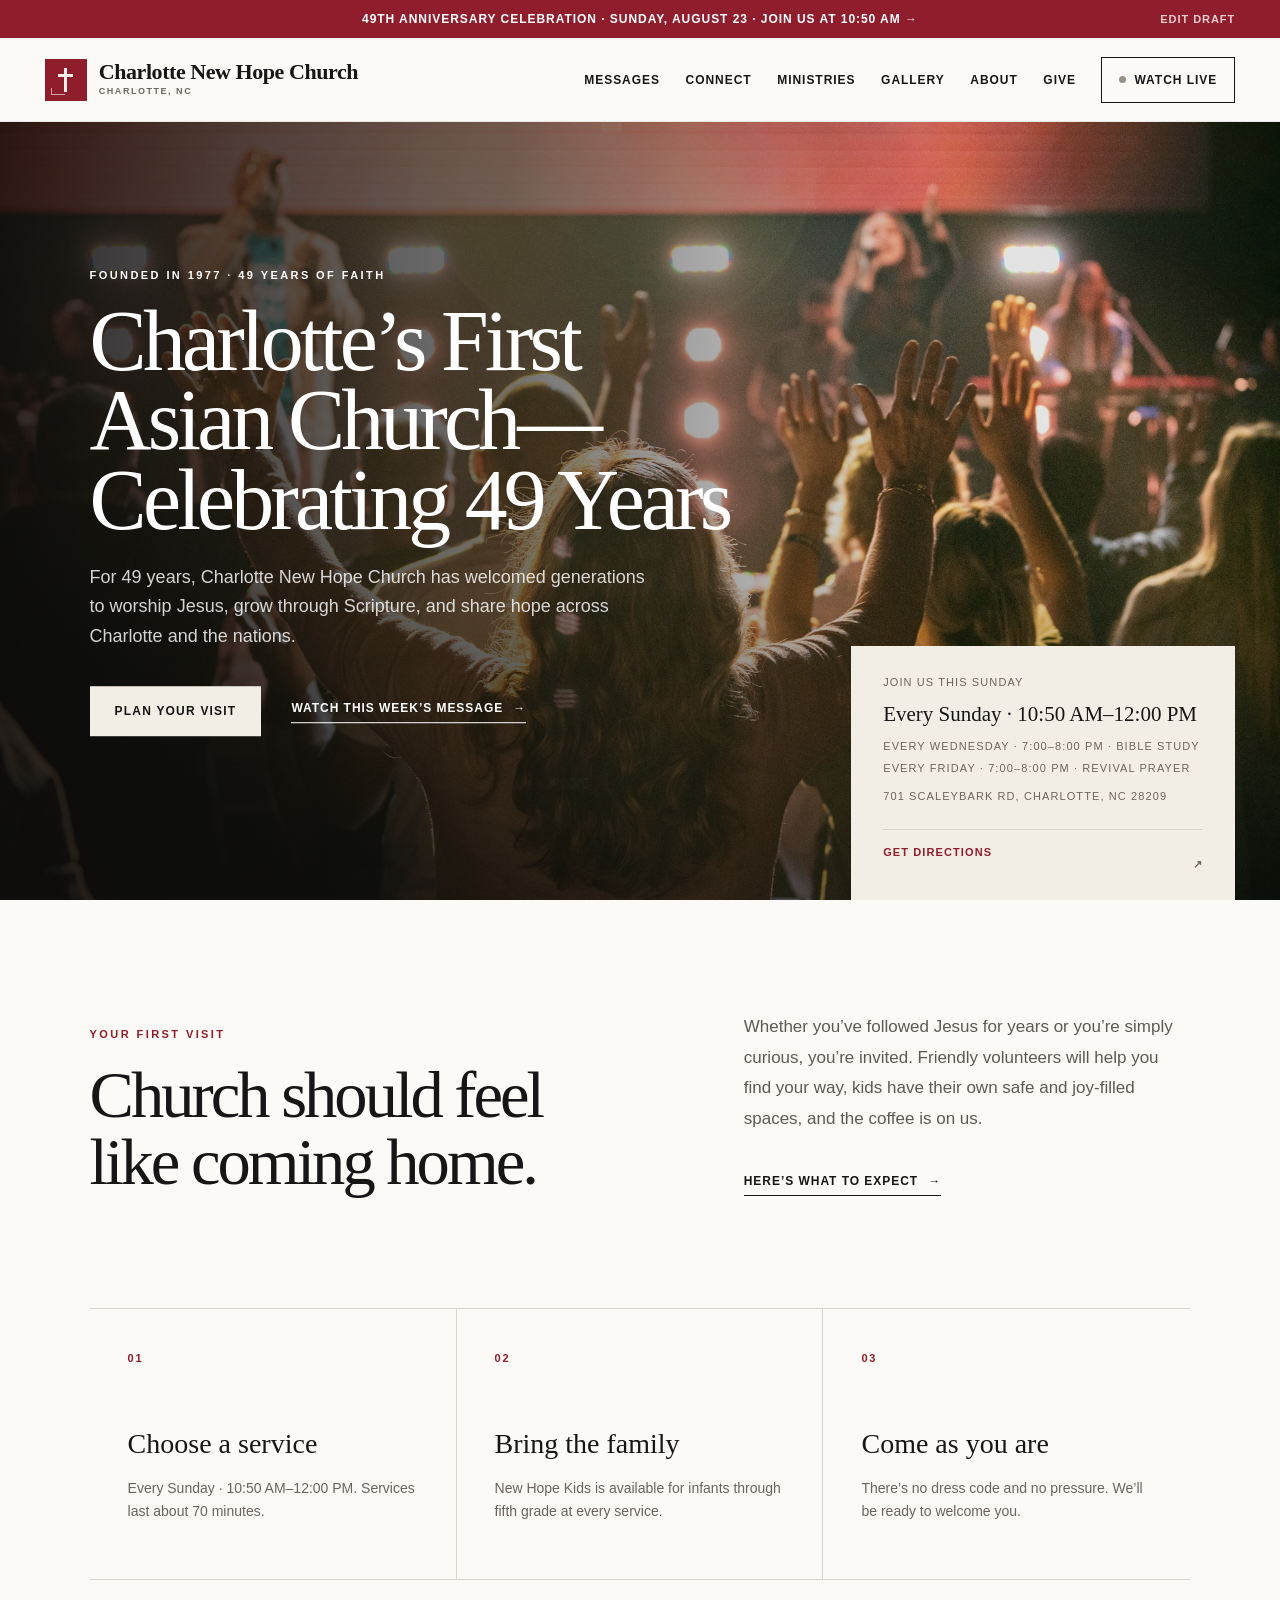
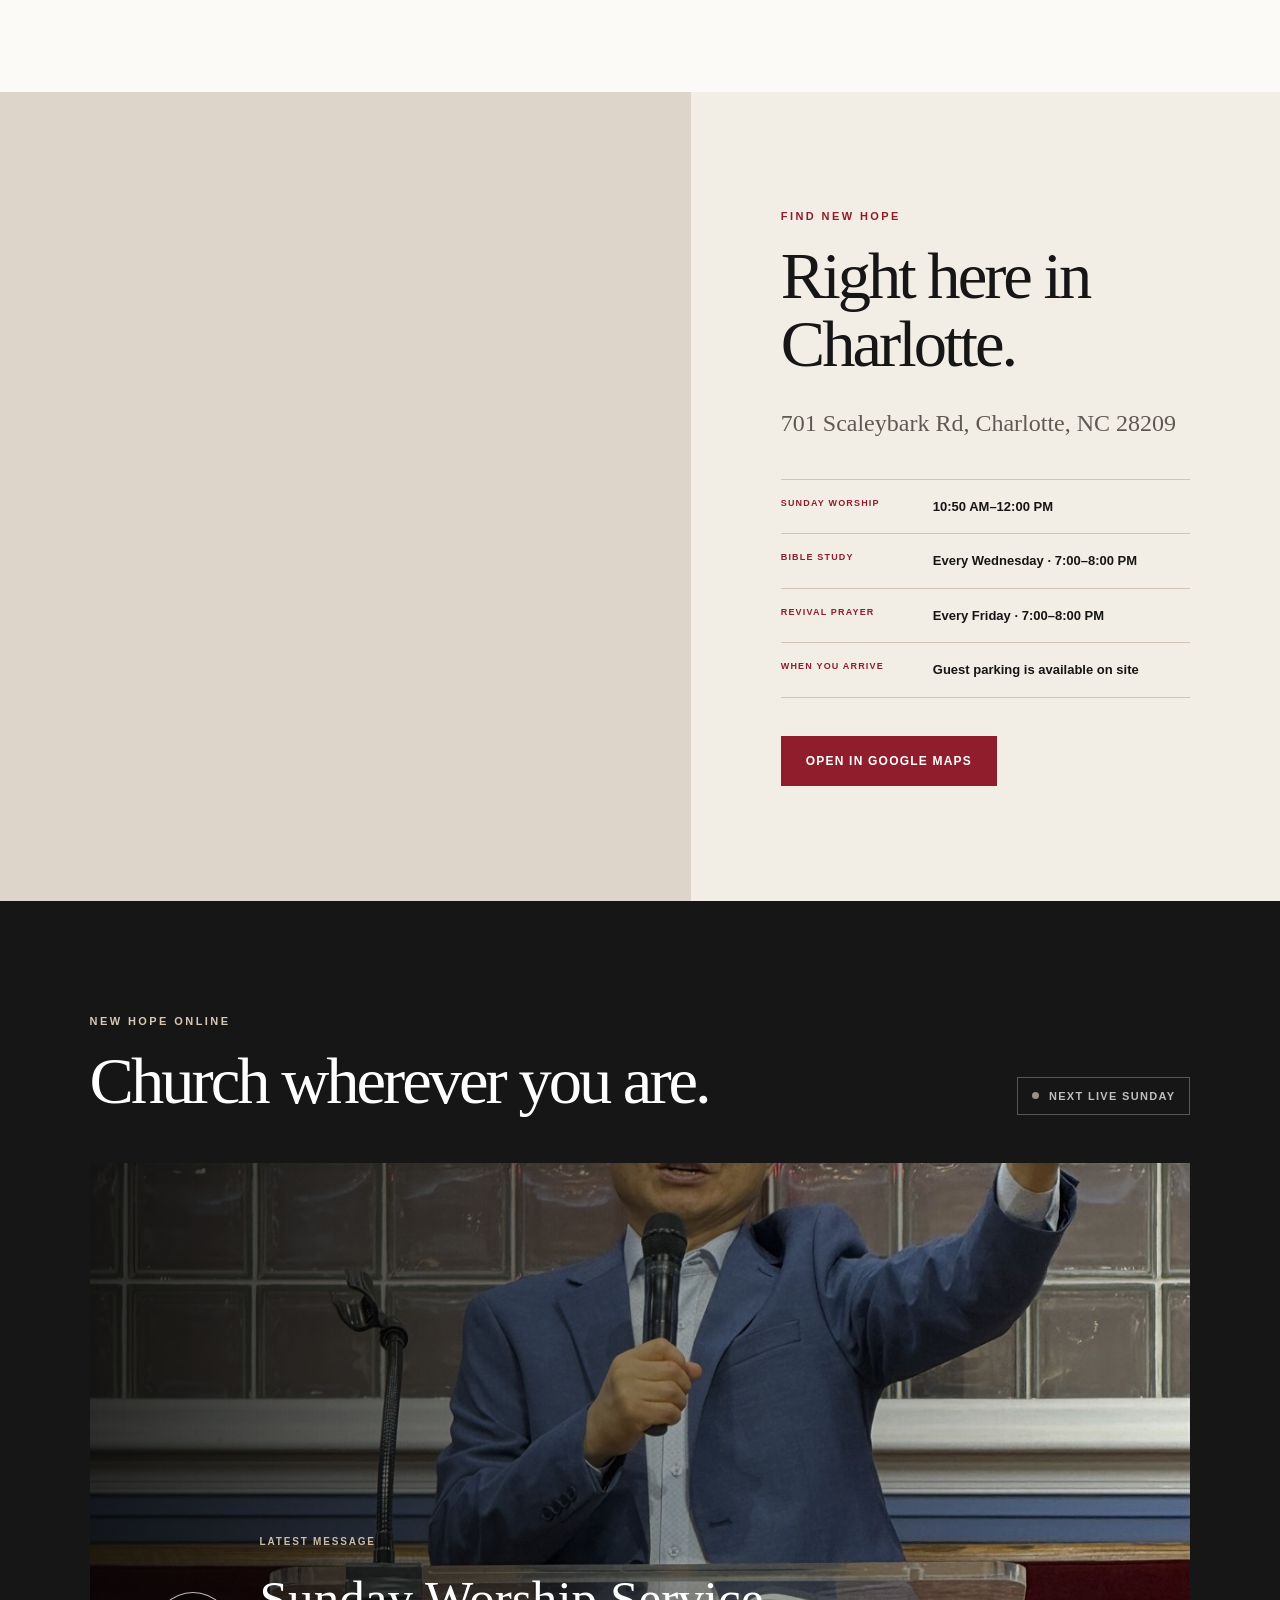
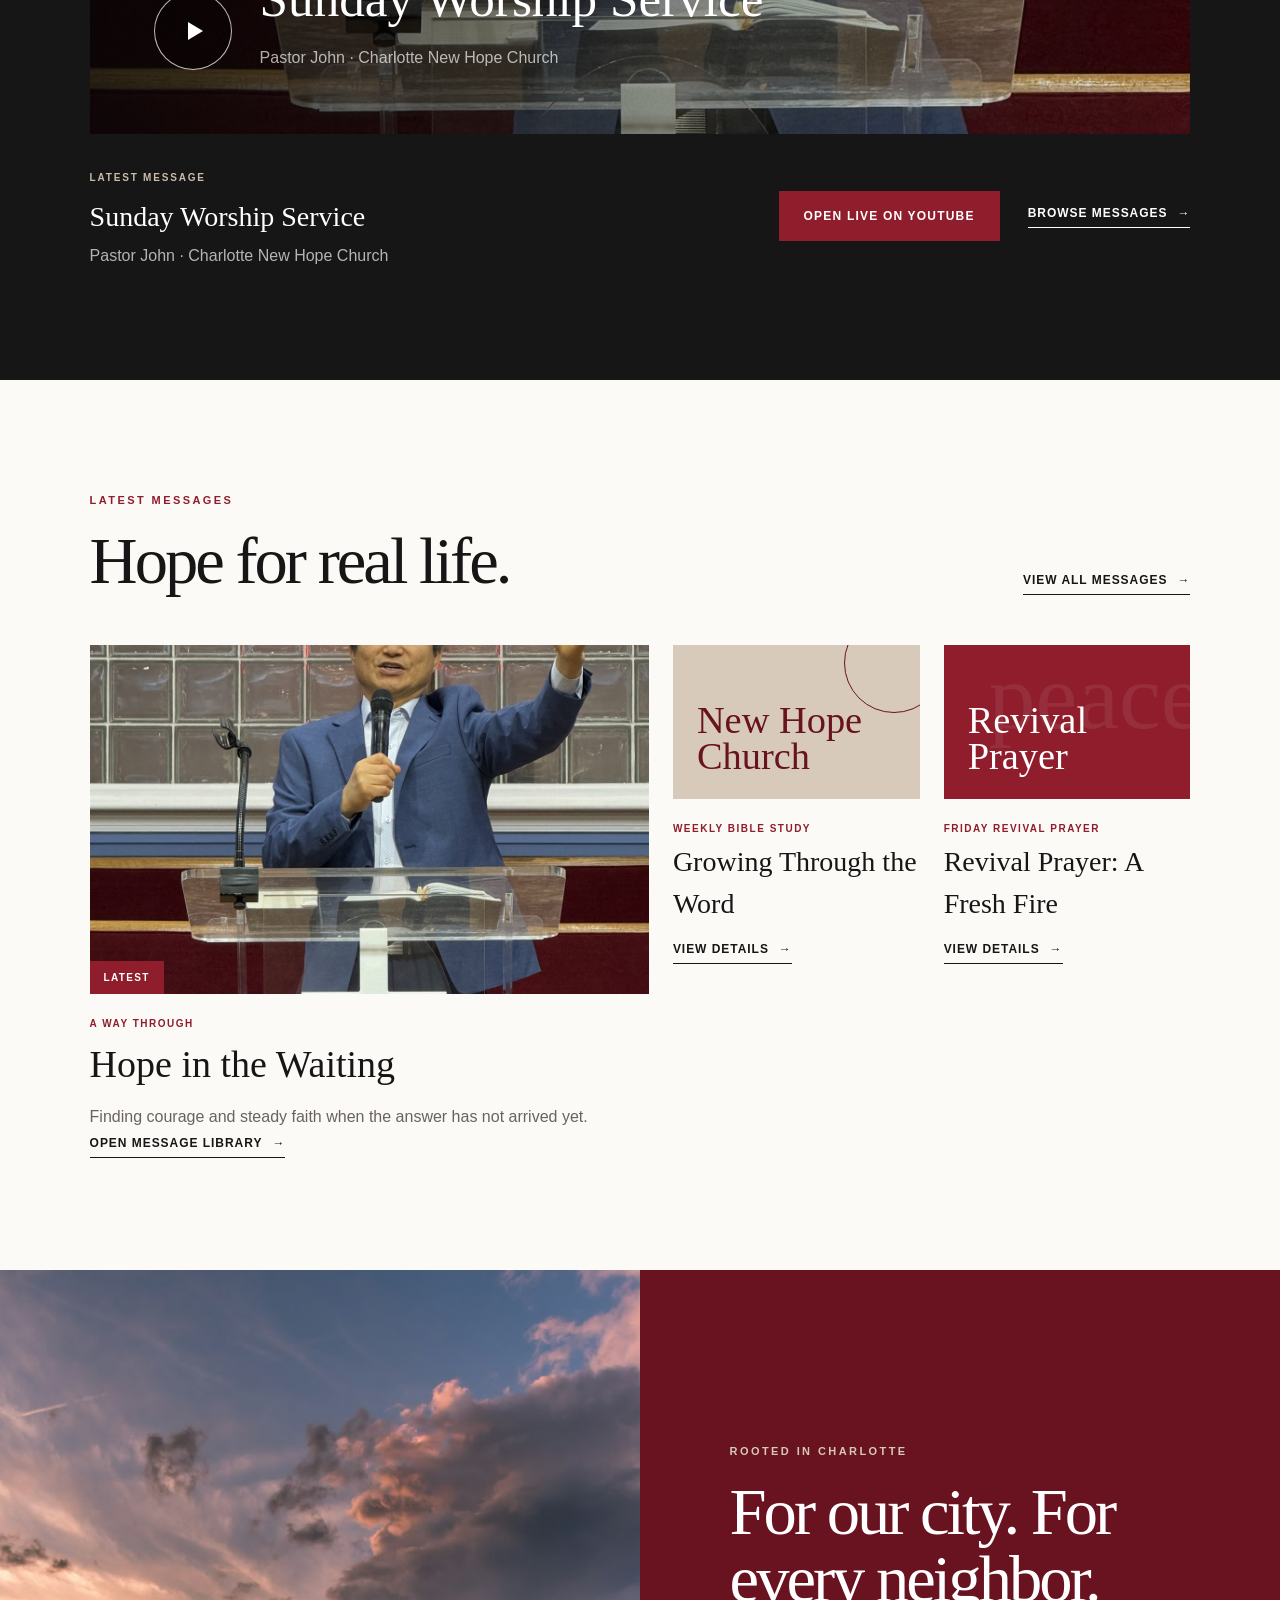
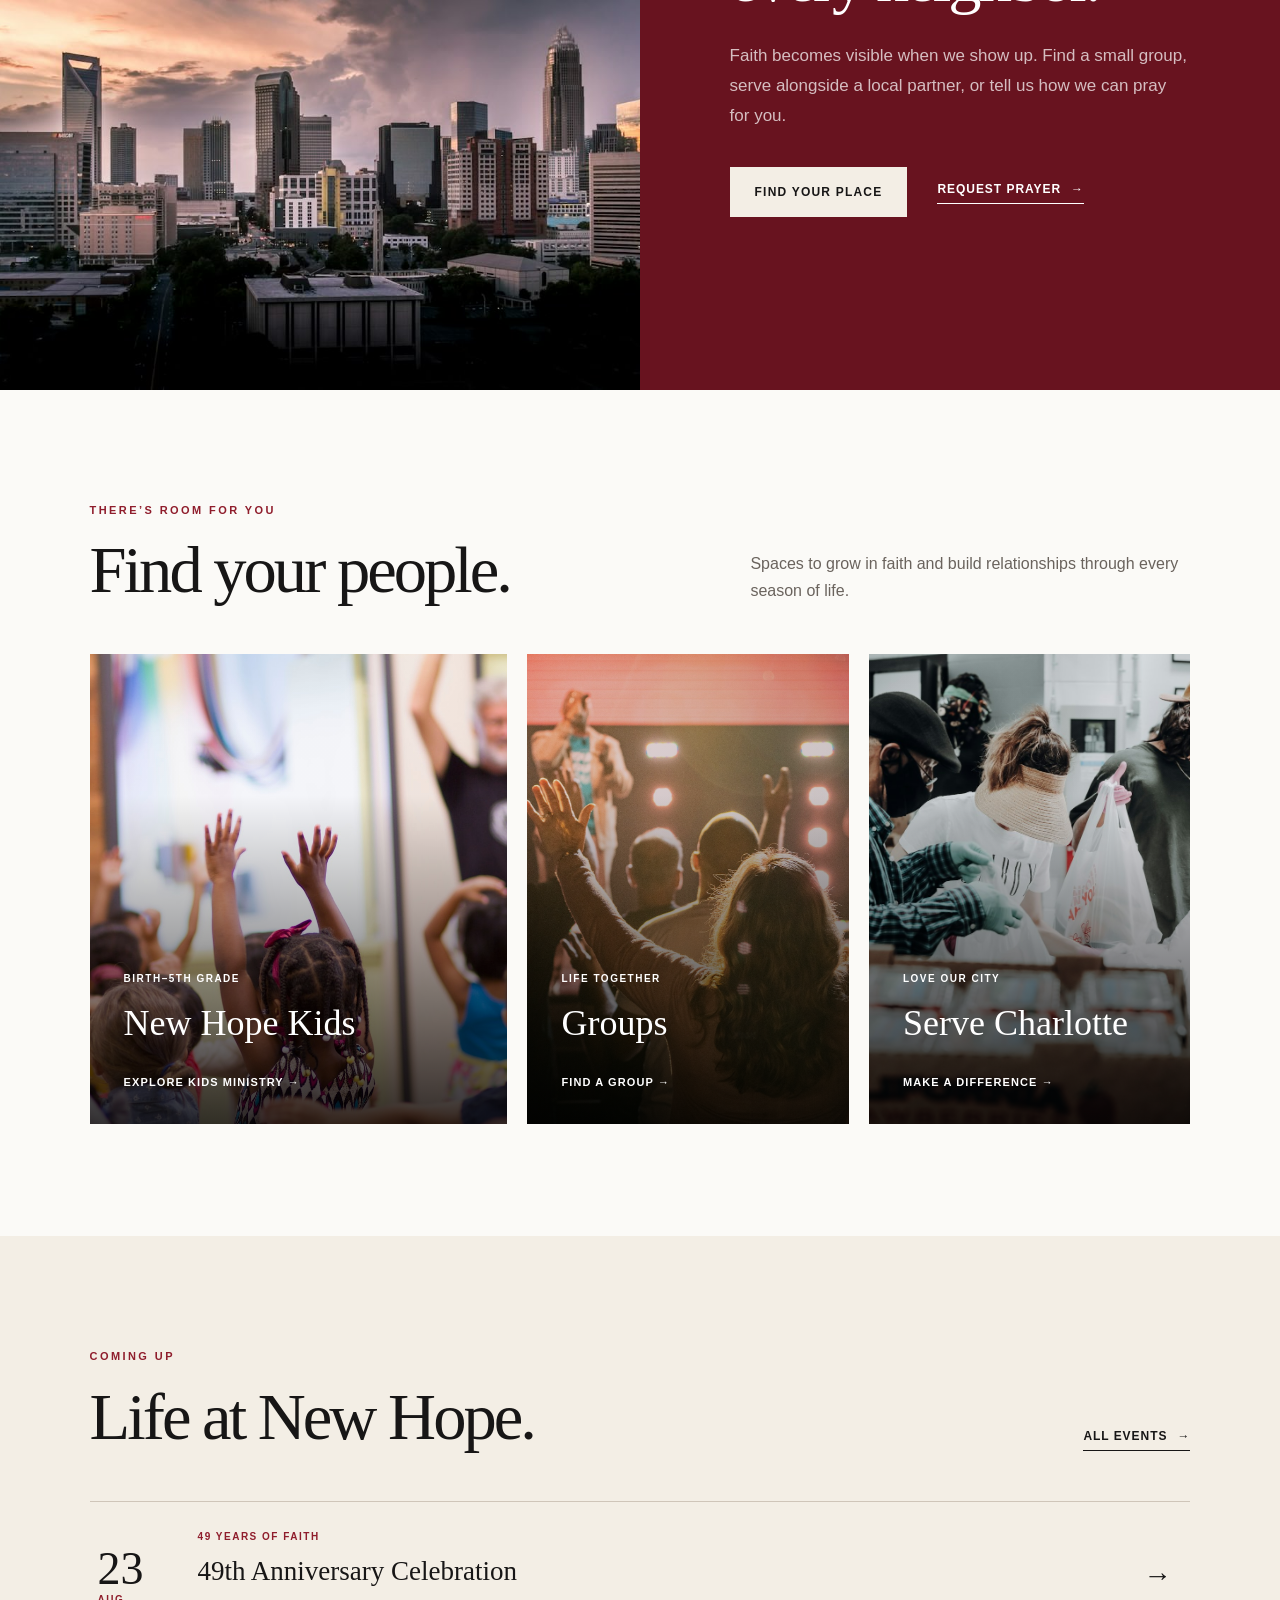
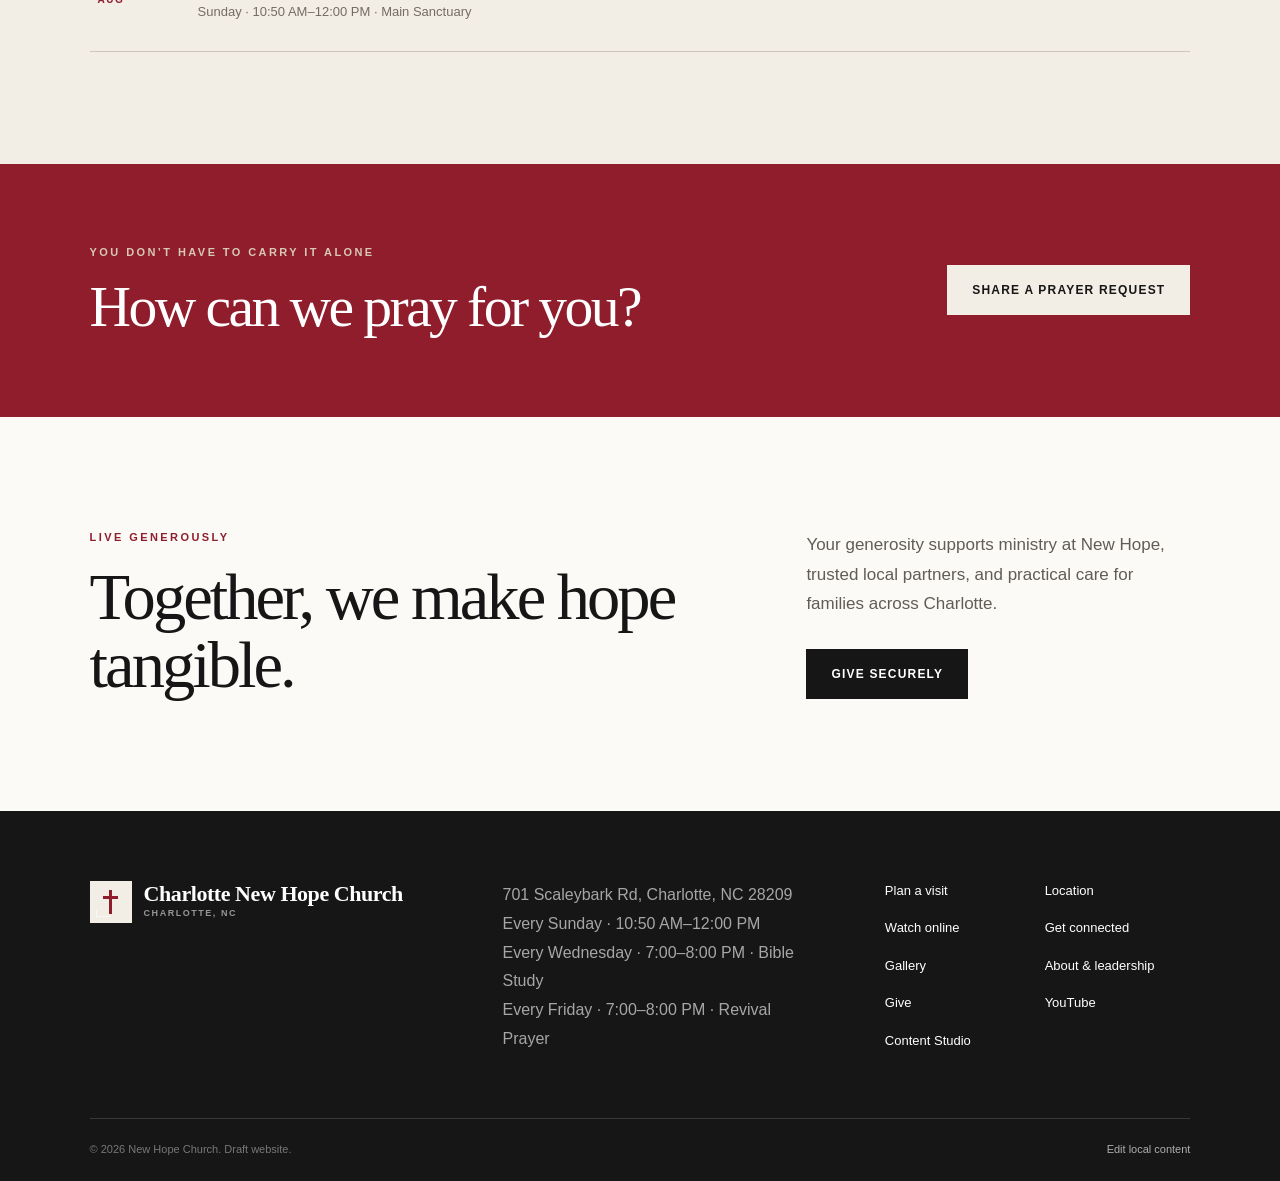
==== commit e46eedd8: "Publish Pastor John church photos" ====
--- a/index.html
+++ b/index.html
@@ -1,4 +1,4 @@
-<!DOCTYPE html><html lang="en"><head><meta charSet="utf-8"/><meta name="viewport" content="width=device-width, initial-scale=1"/><link rel="stylesheet" href="/assets/index-C01MdYRD.css" data-rsc-css-href="/assets/index-C01MdYRD.css" data-precedence="vite-rsc/importer-resources"/><link rel="modulepreload" href="/assets/layout-segment-context-BnvSktfa.js" crossorigin=""/><link rel="modulepreload" href="/assets/rolldown-runtime-S-ySWqyJ.js" crossorigin=""/><link rel="modulepreload" href="/assets/index-C7e7HgyP.js" crossorigin=""/><link rel="modulepreload" href="/assets/framework-CXnKph_e.js" crossorigin=""/><link rel="modulepreload" href="/assets/page-BoChghSB.js" crossorigin=""/><link rel="modulepreload" href="/assets/portal-data-CYtnAhi8.js" crossorigin=""/><title>Charlotte New Hope Church | Charlotte’s First Asian Church</title><meta name="description" content="Founded in 1977, Charlotte New Hope Church is Charlotte’s first Asian church. Join Pastor John in person or watch online."/><meta property="og:title" content="Charlotte New Hope Church | Celebrating 49 Years"/><meta property="og:description" content="Charlotte’s first Asian church, founded in 1977. Join Pastor John in person or online."/><meta property="og:type" content="website"/><meta property="og:image" content="https://charlottenewhopechurch.org/og.png"/><meta property="og:image:width" content="1731"/><meta property="og:image:height" content="909"/><meta property="og:image:alt" content="Charlotte New Hope Church celebrating 49 years"/><meta name="twitter:card" content="summary_large_image"/><meta name="twitter:title" content="Charlotte New Hope Church | Celebrating 49 Years"/><meta name="twitter:description" content="Charlotte’s first Asian church, founded in 1977. Join Pastor John in person or online."/><meta name="twitter:image" content="https://charlottenewhopechurch.org/og.png"/><script>self.__VINEXT_RSC_PARAMS__={}</script><script>self.__VINEXT_RSC_NAV__={"pathname":"/","searchParams":[]}</script><link rel="modulepreload" href="/assets/index-C7e7HgyP.js" />
+<!DOCTYPE html><html lang="en"><head><meta charSet="utf-8"/><meta name="viewport" content="width=device-width, initial-scale=1"/><link rel="stylesheet" href="/assets/index-D7RbhZwy.css" data-rsc-css-href="/assets/index-D7RbhZwy.css" data-precedence="vite-rsc/importer-resources"/><link rel="modulepreload" href="/assets/layout-segment-context-BEq-S0ML.js" crossorigin=""/><link rel="modulepreload" href="/assets/rolldown-runtime-S-ySWqyJ.js" crossorigin=""/><link rel="modulepreload" href="/assets/index-DyXzjmVW.js" crossorigin=""/><link rel="modulepreload" href="/assets/framework-CXnKph_e.js" crossorigin=""/><link rel="modulepreload" href="/assets/page-s5TVBogd.js" crossorigin=""/><link rel="modulepreload" href="/assets/portal-data-rJzv_UlQ.js" crossorigin=""/><title>Charlotte New Hope Church | Charlotte’s First Asian Church</title><meta name="description" content="Founded in 1977, Charlotte New Hope Church is Charlotte’s first Asian church. Join Pastor John in person or watch online."/><meta property="og:title" content="Charlotte New Hope Church | Celebrating 49 Years"/><meta property="og:description" content="Charlotte’s first Asian church, founded in 1977. Join Pastor John in person or online."/><meta property="og:type" content="website"/><meta property="og:image" content="https://charlottenewhopechurch.org/og.png"/><meta property="og:image:width" content="1731"/><meta property="og:image:height" content="909"/><meta property="og:image:alt" content="Charlotte New Hope Church celebrating 49 years"/><meta name="twitter:card" content="summary_large_image"/><meta name="twitter:title" content="Charlotte New Hope Church | Celebrating 49 Years"/><meta name="twitter:description" content="Charlotte’s first Asian church, founded in 1977. Join Pastor John in person or online."/><meta name="twitter:image" content="https://charlottenewhopechurch.org/og.png"/><script>self.__VINEXT_RSC_PARAMS__={}</script><script>self.__VINEXT_RSC_NAV__={"pathname":"/","searchParams":[]}</script><link rel="modulepreload" href="/assets/index-DyXzjmVW.js" />
 <style data-vinext-fonts>/* cyrillic-ext */
 @font-face {
   font-family: 'Geist';
@@ -49,4 +49,4 @@
 
 .__variable_geist_1uh2qme { --font-geist: 'Geist', sans-serif; }
 </style>
-</head><body class="__variable_geist_1uh2qme"><main><a class="skip-link" href="#main-content">Skip to content</a><div class="announcement"><a href="/events">49th Anniversary Celebration · Sunday, August 23 · Join us at 10:50 AM<!-- --> <span aria-hidden="true">→</span></a><button aria-label="Edit this local website draft">Edit draft</button></div><header class="site-header"><a class="brand" href="#home" aria-label="New Hope Church home"><span class="brand-mark" aria-hidden="true"><i></i></span><span><b>Charlotte New Hope Church</b><small>Charlotte, NC</small></span></a><button class="menu-button" aria-expanded="false" aria-controls="main-navigation"><span>Menu</span></button><nav id="main-navigation" class="" aria-label="Main navigation"><a href="/messages">Messages</a><a href="/connect">Connect</a><a href="/ministries">Ministries</a><a href="/gallery">Gallery</a><a href="/about">About</a><a href="/give">Give</a><a class="nav-live" href="#live"><span class="live-dot"></span>Watch Live</a></nav></header><div id="main-content"><section id="home" class="hero"><div class="hero-image" role="img" aria-label="A congregation worshipping together"></div><div class="hero-shade"></div><div class="hero-copy"><p class="eyebrow">Founded in 1977 · 49 years of faith</p><h1>Charlotte’s First Asian Church—Celebrating 49 Years</h1><p>For 49 years, Charlotte New Hope Church has welcomed generations to worship Jesus, grow through Scripture, and share hope across Charlotte and the nations.</p><div class="hero-actions"><a class="button button-light" href="#new">Plan your visit</a><a class="text-link light-link" href="#live">Watch this week’s message <span>→</span></a></div></div><div class="service-card"><p>Join us this Sunday</p><strong>Every Sunday · 10:50 AM–12:00 PM</strong><span>Every Wednesday · 7:00–8:00 PM<!-- --> · Bible Study</span><span>Every Friday · 7:00–8:00 PM<!-- --> · Revival Prayer</span><span>701 Scaleybark Rd, Charlotte, NC 28209</span><a href="https://www.google.com/maps/dir/?api=1&amp;destination=701%20Scaleybark%20Rd%2C%20Charlotte%2C%20NC%2028209" target="_blank" rel="noreferrer">Get directions <span aria-hidden="true">↗</span></a></div></section><section id="new" class="welcome section-pad"><div class="section-intro"><p class="eyebrow red">Your first visit</p><h2>Church should feel like coming home.</h2></div><div class="welcome-copy"><p>Whether you’ve followed Jesus for years or you’re simply curious, you’re invited. Friendly volunteers will help you find your way, kids have their own safe and joy-filled spaces, and the coffee is on us.</p><a class="text-link" href="#visit-details">Here’s what to expect <span>→</span></a></div></section><section id="visit-details" class="visit-grid"><article><span class="step-number">01</span><h3>Choose a service</h3><p>Every Sunday · 10:50 AM–12:00 PM<!-- -->. Services last about 70 minutes.</p></article><article><span class="step-number">02</span><h3>Bring the family</h3><p>New Hope Kids is available for infants through fifth grade at every service.</p></article><article><span class="step-number">03</span><h3>Come as you are</h3><p>There’s no dress code and no pressure. We’ll be ready to welcome you.</p></article></section><section id="location" class="location-section"><div class="map-shell"><iframe src="https://www.google.com/maps?q=701%20Scaleybark%20Rd%2C%20Charlotte%2C%20NC%2028209&amp;output=embed" title="Google Maps location for Charlotte New Hope Church" loading="lazy" referrerPolicy="no-referrer-when-downgrade" allowFullScreen=""></iframe></div><div class="location-copy"><p class="eyebrow red">Find New Hope</p><h2>Right here in Charlotte.</h2><address>701 Scaleybark Rd, Charlotte, NC 28209</address><div class="location-details"><div><small>Sunday worship</small><strong>10:50 AM–12:00 PM</strong></div><div><small>Bible study</small><strong>Every Wednesday · 7:00–8:00 PM</strong></div><div><small>Revival prayer</small><strong>Every Friday · 7:00–8:00 PM</strong></div><div><small>When you arrive</small><strong>Guest parking is available on site</strong></div></div><a class="button button-red" href="https://www.google.com/maps/dir/?api=1&amp;destination=701%20Scaleybark%20Rd%2C%20Charlotte%2C%20NC%2028209" target="_blank" rel="noreferrer">Open in Google Maps</a></div></section><section id="live" class="live-section section-pad"><div class="live-heading"><div><p class="eyebrow cream">New Hope Online</p><h2>Church wherever you are.</h2></div><div class="live-status"><span class="live-dot"></span>Next live Sunday</div></div><div class="player-shell"><div class="player-placeholder"><div class="play-button" aria-hidden="true"><span></span></div><div><small>Latest message</small><h3>Sunday Worship Service</h3><p>Pastor John · Charlotte New Hope Church</p></div></div></div><div class="live-meta"><div><small>Latest message</small><h3>Sunday Worship Service</h3><p>Pastor John · Charlotte New Hope Church</p></div><div class="live-actions"><a class="button button-red" href="https://www.youtube.com/@CharlotteNewHopeChurch/live" target="_blank" rel="noreferrer">Open live on YouTube</a><a class="text-link" href="/messages">Browse messages <span>→</span></a></div></div></section><section id="messages" class="messages section-pad"><div class="section-heading-row"><div><p class="eyebrow red">Latest messages</p><h2>Hope for real life.</h2></div><a class="text-link" href="/messages">View all messages <span>→</span></a></div><div class="message-grid"><article class="featured-message"><div class="message-image sermon-image"><span>Latest</span></div><div><p class="message-series">A Way Through</p><h3>Hope in the Waiting</h3><p>Finding courage and steady faith when the answer has not arrived yet.</p><a class="text-link" href="/messages">Open message library <span>→</span></a></div></article><article><div class="message-art art-one"><span>New Hope Church</span></div><p class="message-series">Weekly Bible Study</p><h3>Growing Through the Word</h3><a class="text-link" href="/messages">View details <span>→</span></a></article><article><div class="message-art art-two"><span>Revival Prayer</span></div><p class="message-series">Friday Revival Prayer</p><h3>Revival Prayer: A Fresh Fire</h3><a class="text-link" href="/messages">View details <span>→</span></a></article></div></section><section id="connect" class="connect-banner"><div class="charlotte-image" role="img" aria-label="Charlotte, North Carolina skyline at sunset"></div><div class="connect-copy"><p class="eyebrow cream">Rooted in Charlotte</p><h2>For our city. For every neighbor.</h2><p>Faith becomes visible when we show up. Find a small group, serve alongside a local partner, or tell us how we can pray for you.</p><div><a class="button button-light" href="/connect">Find your place</a><a class="text-link light-link" href="#prayer">Request prayer <span>→</span></a></div></div></section><section id="ministries" class="ministries section-pad"><div class="section-heading-row"><div><p class="eyebrow red">There’s room for you</p><h2>Find your people.</h2></div><p>Spaces to grow in faith and build relationships through every season of life.</p></div><div class="ministry-grid"><a class="ministry-card kids-card" href="/ministries#kids"><span>Birth–5th grade</span><h3>New Hope Kids</h3><b>Explore kids ministry →</b></a><a class="ministry-card groups-card" href="/ministries#groups"><span>Life together</span><h3>Groups</h3><b>Find a group →</b></a><a class="ministry-card serve-card" href="/ministries#missions"><span>Love our city</span><h3>Serve Charlotte</h3><b>Make a difference →</b></a></div></section><section id="events" class="events section-pad"><div class="section-heading-row"><div><p class="eyebrow red">Coming up</p><h2>Life at New Hope.</h2></div><a class="text-link" href="/events">All events <span>→</span></a></div><div class="event-list anniversary-event-list"><article><div class="event-date"><strong>23</strong><span>Aug</span></div><div><p>49 years of faith</p><h3>49th Anniversary Celebration</h3><span>Sunday · 10:50 AM–12:00 PM · Main Sanctuary</span></div><a href="/events" aria-label="View the 49th Anniversary Celebration">→</a></article></div></section><section id="prayer" class="prayer-section"><div><p class="eyebrow cream">You don’t have to carry it alone</p><h2>How can we pray for you?</h2></div><a class="button button-light" href="mailto:prayer@newhopecharlotte.org">Share a prayer request</a></section><section id="give" class="give-section section-pad"><div><p class="eyebrow red">Live generously</p><h2>Together, we make hope tangible.</h2></div><div><p>Your generosity supports ministry at New Hope, trusted local partners, and practical care for families across Charlotte.</p><a class="button button-dark" href="/give">Give securely</a></div></section></div><footer><div class="footer-top"><a class="brand footer-brand" href="#home"><span class="brand-mark light-mark" aria-hidden="true"><i></i></span><span><b>Charlotte New Hope Church</b><small>Charlotte, NC</small></span></a><p>701 Scaleybark Rd, Charlotte, NC 28209<br/>Every Sunday · 10:50 AM–12:00 PM<br/>Every Wednesday · 7:00–8:00 PM<!-- --> · Bible Study<br/>Every Friday · 7:00–8:00 PM<!-- --> · Revival Prayer</p><div class="footer-links"><a href="#new">Plan a visit</a><a href="#location">Location</a><a href="#live">Watch online</a><a href="/connect">Get connected</a><a href="/gallery">Gallery</a><a href="/about">About &amp; leadership</a><a href="/give">Give</a><a href="https://www.youtube.com/@CharlotteNewHopeChurch" target="_blank" rel="noreferrer">YouTube</a><a href="/studio">Content Studio</a></div></div><div class="footer-bottom"><span>© 2026 New Hope Church. Draft website.</span><button>Edit local content</button></div></footer></main><script id="_R_">import("/assets/index-C7e7HgyP.js")</script></body></html><script>self.__VINEXT_RSC_CHUNKS__=self.__VINEXT_RSC_CHUNKS__||[];self.__VINEXT_RSC_CHUNKS__.push("2:I[\"8c0f216c4604\",[],\"Children\",1]\n3:I[\"15c18cfaeeff\",[],\"LayoutSegmentProvider\",1]\n4:I[\"8c0f216c4604\",[],\"Slot\",1]\n5:I[\"593f344dc510\",[],\"RedirectBoundary\",1]\n:HL[\"/assets/index-C01MdYRD.css\",\"style\"]\n")</script><script>self.__VINEXT_RSC_CHUNKS__=self.__VINEXT_RSC_CHUNKS__||[];self.__VINEXT_RSC_CHUNKS__.push("0:{\"__route\":\"route:/\",\"__interceptionContext\":null,\"__layoutIds\":[\"layout:/\"],\"__rootLayout\":\"/\",\"page:/\":\"$L1\",\"layout:/\":[[[[\"$\",\"link\",\"css:/assets/index-C01MdYRD.css\",{\"rel\":\"stylesheet\",\"precedence\":\"vite-rsc/importer-resources\",\"href\":\"/assets/index-C01MdYRD.css\",\"data-rsc-css-href\":\"/assets/index-C01MdYRD.css\"}],\"$undefined\"],[\"$\",\"html\",null,{\"lang\":\"en\",\"children\":[\"$\",\"body\",null,{\"className\":\"__variable_geist_1uh2qme\",\"children\":[\"$\",\"$L2\",null,{}]}]}]],null],\"route:/\":[[[\"$\",\"meta\",null,{\"charSet\":\"utf-8\"}],[[\"$\",\"title\",\"0\",{\"children\":\"Charlotte New Hope Church | Charlotte’s First Asian Church\"}],[\"$\",\"meta\",\"1\",{\"name\":\"description\",\"content\":\"Founded in 1977, Charlotte New Hope Church is Charlotte’s first Asian church. Join Pastor John in person or watch online.\"}],[\"$\",\"meta\",\"2\",{\"property\":\"og:title\",\"content\":\"Charlotte New Hope Church | Celebrating 49 Years\"}],[\"$\",\"meta\",\"3\",{\"property\":\"og:description\",\"content\":\"Charlotte’s first Asian church, founded in 1977. Join Pastor John in person or online.\"}],[\"$\",\"meta\",\"4\",{\"property\":\"og:type\",\"content\":\"website\"}],[\"$\",\"meta\",\"5\",{\"property\":\"og:image\",\"content\":\"https://charlottenewhopechurch.org/og.png\"}],[\"$\",\"meta\",\"6\",{\"property\":\"og:image:width\",\"content\":\"1731\"}],[\"$\",\"meta\",\"7\",{\"property\":\"og:image:height\",\"content\":\"909\"}],[\"$\",\"meta\",\"8\",{\"property\":\"og:image:alt\",\"content\":\"Charlotte New Hope Church celebrating 49 years\"}],[\"$\",\"meta\",\"9\",{\"name\":\"twitter:card\",\"content\":\"summary_large_image\"}],[\"$\",\"meta\",\"10\",{\"name\":\"twitter:title\",\"content\":\"Charlotte New Hope Church | Celebrating 49 Years\"}],[\"$\",\"meta\",\"11\",{\"name\":\"twitter:description\",\"content\":\"Charlotte’s first Asian church, founded in 1977. Join Pastor John in person or online.\"}],[\"$\",\"meta\",\"12\",{\"name\":\"twitter:image\",\"content\":\"https://charlottenewhopechurch.org/og.png\"}]],[[\"$\",\"meta\",\"0\",{\"name\":\"viewport\",\"content\":\"width=device-width, initial-scale=1\"}]]],[\"$\",\"$L3\",null,{\"segmentMap\":{\"children\":[]},\"children\":[\"$\",\"$L4\",null,{\"id\":\"layout:/\",\"parallelSlots\":\"$undefined\",\"children\":[\"$\",\"$L5\",null,{\"children\":[\"$\",\"$L3\",null,{\"segmentMap\":{\"children\":[]},\"children\":[\"$\",\"$L4\",null,{\"id\":\"page:/\"}]}]}]}]}]],\"__layoutFlags\":{\"layout:/\":\"s\"},\"__artifactCompatibility\":{\"schemaVersion\":1,\"graphVersion\":\"app-route-graph:4uhn5s1wvoptc\",\"deploymentVersion\":\"e481b206-ed17-44cf-bfbd-de2f8ca7e4af\",\"appElementsSchemaVersion\":1,\"rscPayloadSchemaVersion\":1,\"rootBoundaryId\":\"/\",\"renderEpoch\":null}}\n")</script><script>self.__VINEXT_RSC_CHUNKS__=self.__VINEXT_RSC_CHUNKS__||[];self.__VINEXT_RSC_CHUNKS__.push("6:I[\"6efdf509a785\",[],\"default\",1]\n1:[\"$\",\"$L6\",null,{\"params\":\"$@7\",\"searchParams\":\"$@8\"}]\n")</script><script>self.__VINEXT_RSC_CHUNKS__=self.__VINEXT_RSC_CHUNKS__||[];self.__VINEXT_RSC_CHUNKS__.push("7:{}\n8:{}\n")</script><script>self.__VINEXT_RSC_DONE__=true</script>+</head><body class="__variable_geist_1uh2qme"><main><a class="skip-link" href="#main-content">Skip to content</a><div class="announcement"><a href="/events">49th Anniversary Celebration · Sunday, August 23 · Join us at 10:50 AM<!-- --> <span aria-hidden="true">→</span></a><button aria-label="Edit this local website draft">Edit draft</button></div><header class="site-header"><a class="brand" href="#home" aria-label="New Hope Church home"><span class="brand-mark" aria-hidden="true"><i></i></span><span><b>Charlotte New Hope Church</b><small>Charlotte, NC</small></span></a><button class="menu-button" aria-expanded="false" aria-controls="main-navigation"><span>Menu</span></button><nav id="main-navigation" class="" aria-label="Main navigation"><a href="/messages">Messages</a><a href="/connect">Connect</a><a href="/ministries">Ministries</a><a href="/gallery">Gallery</a><a href="/about">About</a><a href="/give">Give</a><a class="nav-live" href="#live"><span class="live-dot"></span>Watch Live</a></nav></header><div id="main-content"><section id="home" class="hero"><div class="hero-image" role="img" aria-label="A congregation worshipping together"></div><div class="hero-shade"></div><div class="hero-copy"><p class="eyebrow">Founded in 1977 · 49 years of faith</p><h1>Charlotte’s First Asian Church—Celebrating 49 Years</h1><p>For 49 years, Charlotte New Hope Church has welcomed generations to worship Jesus, grow through Scripture, and share hope across Charlotte and the nations.</p><div class="hero-actions"><a class="button button-light" href="#new">Plan your visit</a><a class="text-link light-link" href="#live">Watch this week’s message <span>→</span></a></div></div><div class="service-card"><p>Join us this Sunday</p><strong>Every Sunday · 10:50 AM–12:00 PM</strong><span>Every Wednesday · 7:00–8:00 PM<!-- --> · Bible Study</span><span>Every Friday · 7:00–8:00 PM<!-- --> · Revival Prayer</span><span>701 Scaleybark Rd, Charlotte, NC 28209</span><a href="https://www.google.com/maps/dir/?api=1&amp;destination=701%20Scaleybark%20Rd%2C%20Charlotte%2C%20NC%2028209" target="_blank" rel="noreferrer">Get directions <span aria-hidden="true">↗</span></a></div></section><section id="new" class="welcome section-pad"><div class="section-intro"><p class="eyebrow red">Your first visit</p><h2>Church should feel like coming home.</h2></div><div class="welcome-copy"><p>Whether you’ve followed Jesus for years or you’re simply curious, you’re invited. Friendly volunteers will help you find your way, kids have their own safe and joy-filled spaces, and the coffee is on us.</p><a class="text-link" href="#visit-details">Here’s what to expect <span>→</span></a></div></section><section id="visit-details" class="visit-grid"><article><span class="step-number">01</span><h3>Choose a service</h3><p>Every Sunday · 10:50 AM–12:00 PM<!-- -->. Services last about 70 minutes.</p></article><article><span class="step-number">02</span><h3>Bring the family</h3><p>New Hope Kids is available for infants through fifth grade at every service.</p></article><article><span class="step-number">03</span><h3>Come as you are</h3><p>There’s no dress code and no pressure. We’ll be ready to welcome you.</p></article></section><section id="location" class="location-section"><div class="map-shell"><iframe src="https://www.google.com/maps?q=701%20Scaleybark%20Rd%2C%20Charlotte%2C%20NC%2028209&amp;output=embed" title="Google Maps location for Charlotte New Hope Church" loading="lazy" referrerPolicy="no-referrer-when-downgrade" allowFullScreen=""></iframe></div><div class="location-copy"><p class="eyebrow red">Find New Hope</p><h2>Right here in Charlotte.</h2><address>701 Scaleybark Rd, Charlotte, NC 28209</address><div class="location-details"><div><small>Sunday worship</small><strong>10:50 AM–12:00 PM</strong></div><div><small>Bible study</small><strong>Every Wednesday · 7:00–8:00 PM</strong></div><div><small>Revival prayer</small><strong>Every Friday · 7:00–8:00 PM</strong></div><div><small>When you arrive</small><strong>Guest parking is available on site</strong></div></div><a class="button button-red" href="https://www.google.com/maps/dir/?api=1&amp;destination=701%20Scaleybark%20Rd%2C%20Charlotte%2C%20NC%2028209" target="_blank" rel="noreferrer">Open in Google Maps</a></div></section><section id="live" class="live-section section-pad"><div class="live-heading"><div><p class="eyebrow cream">New Hope Online</p><h2>Church wherever you are.</h2></div><div class="live-status"><span class="live-dot"></span>Next live Sunday</div></div><div class="player-shell"><div class="player-placeholder"><div class="play-button" aria-hidden="true"><span></span></div><div><small>Latest message</small><h3>Sunday Worship Service</h3><p>Pastor John · Charlotte New Hope Church</p></div></div></div><div class="live-meta"><div><small>Latest message</small><h3>Sunday Worship Service</h3><p>Pastor John · Charlotte New Hope Church</p></div><div class="live-actions"><a class="button button-red" href="https://www.youtube.com/@CharlotteNewHopeChurch/live" target="_blank" rel="noreferrer">Open live on YouTube</a><a class="text-link" href="/messages">Browse messages <span>→</span></a></div></div></section><section id="messages" class="messages section-pad"><div class="section-heading-row"><div><p class="eyebrow red">Latest messages</p><h2>Hope for real life.</h2></div><a class="text-link" href="/messages">View all messages <span>→</span></a></div><div class="message-grid"><article class="featured-message"><div class="message-image sermon-image"><span>Latest</span></div><div><p class="message-series">A Way Through</p><h3>Hope in the Waiting</h3><p>Finding courage and steady faith when the answer has not arrived yet.</p><a class="text-link" href="/messages">Open message library <span>→</span></a></div></article><article><div class="message-art art-one"><span>New Hope Church</span></div><p class="message-series">Weekly Bible Study</p><h3>Growing Through the Word</h3><a class="text-link" href="/messages">View details <span>→</span></a></article><article><div class="message-art art-two"><span>Revival Prayer</span></div><p class="message-series">Friday Revival Prayer</p><h3>Revival Prayer: A Fresh Fire</h3><a class="text-link" href="/messages">View details <span>→</span></a></article></div></section><section id="connect" class="connect-banner"><div class="charlotte-image" role="img" aria-label="Charlotte, North Carolina skyline at sunset"></div><div class="connect-copy"><p class="eyebrow cream">Rooted in Charlotte</p><h2>For our city. For every neighbor.</h2><p>Faith becomes visible when we show up. Find a small group, serve alongside a local partner, or tell us how we can pray for you.</p><div><a class="button button-light" href="/connect">Find your place</a><a class="text-link light-link" href="#prayer">Request prayer <span>→</span></a></div></div></section><section id="ministries" class="ministries section-pad"><div class="section-heading-row"><div><p class="eyebrow red">There’s room for you</p><h2>Find your people.</h2></div><p>Spaces to grow in faith and build relationships through every season of life.</p></div><div class="ministry-grid"><a class="ministry-card kids-card" href="/ministries#kids"><span>Birth–5th grade</span><h3>New Hope Kids</h3><b>Explore kids ministry →</b></a><a class="ministry-card groups-card" href="/ministries#groups"><span>Life together</span><h3>Groups</h3><b>Find a group →</b></a><a class="ministry-card serve-card" href="/ministries#missions"><span>Love our city</span><h3>Serve Charlotte</h3><b>Make a difference →</b></a></div></section><section id="events" class="events section-pad"><div class="section-heading-row"><div><p class="eyebrow red">Coming up</p><h2>Life at New Hope.</h2></div><a class="text-link" href="/events">All events <span>→</span></a></div><div class="event-list anniversary-event-list"><article><div class="event-date"><strong>23</strong><span>Aug</span></div><div><p>49 years of faith</p><h3>49th Anniversary Celebration</h3><span>Sunday · 10:50 AM–12:00 PM · Main Sanctuary</span></div><a href="/events" aria-label="View the 49th Anniversary Celebration">→</a></article></div></section><section id="prayer" class="prayer-section"><div><p class="eyebrow cream">You don’t have to carry it alone</p><h2>How can we pray for you?</h2></div><a class="button button-light" href="mailto:prayer@newhopecharlotte.org">Share a prayer request</a></section><section id="give" class="give-section section-pad"><div><p class="eyebrow red">Live generously</p><h2>Together, we make hope tangible.</h2></div><div><p>Your generosity supports ministry at New Hope, trusted local partners, and practical care for families across Charlotte.</p><a class="button button-dark" href="/give">Give securely</a></div></section></div><footer><div class="footer-top"><a class="brand footer-brand" href="#home"><span class="brand-mark light-mark" aria-hidden="true"><i></i></span><span><b>Charlotte New Hope Church</b><small>Charlotte, NC</small></span></a><p>701 Scaleybark Rd, Charlotte, NC 28209<br/>Every Sunday · 10:50 AM–12:00 PM<br/>Every Wednesday · 7:00–8:00 PM<!-- --> · Bible Study<br/>Every Friday · 7:00–8:00 PM<!-- --> · Revival Prayer</p><div class="footer-links"><a href="#new">Plan a visit</a><a href="#location">Location</a><a href="#live">Watch online</a><a href="/connect">Get connected</a><a href="/gallery">Gallery</a><a href="/about">About &amp; leadership</a><a href="/give">Give</a><a href="https://www.youtube.com/@CharlotteNewHopeChurch" target="_blank" rel="noreferrer">YouTube</a><a href="/studio">Content Studio</a></div></div><div class="footer-bottom"><span>© 2026 New Hope Church. Draft website.</span><button>Edit local content</button></div></footer></main><script id="_R_">import("/assets/index-DyXzjmVW.js")</script></body></html><script>self.__VINEXT_RSC_CHUNKS__=self.__VINEXT_RSC_CHUNKS__||[];self.__VINEXT_RSC_CHUNKS__.push("2:I[\"8c0f216c4604\",[],\"Children\",1]\n3:I[\"15c18cfaeeff\",[],\"LayoutSegmentProvider\",1]\n4:I[\"8c0f216c4604\",[],\"Slot\",1]\n5:I[\"593f344dc510\",[],\"RedirectBoundary\",1]\n:HL[\"/assets/index-D7RbhZwy.css\",\"style\"]\n")</script><script>self.__VINEXT_RSC_CHUNKS__=self.__VINEXT_RSC_CHUNKS__||[];self.__VINEXT_RSC_CHUNKS__.push("0:{\"__route\":\"route:/\",\"__interceptionContext\":null,\"__layoutIds\":[\"layout:/\"],\"__rootLayout\":\"/\",\"page:/\":\"$L1\",\"layout:/\":[[[[\"$\",\"link\",\"css:/assets/index-D7RbhZwy.css\",{\"rel\":\"stylesheet\",\"precedence\":\"vite-rsc/importer-resources\",\"href\":\"/assets/index-D7RbhZwy.css\",\"data-rsc-css-href\":\"/assets/index-D7RbhZwy.css\"}],\"$undefined\"],[\"$\",\"html\",null,{\"lang\":\"en\",\"children\":[\"$\",\"body\",null,{\"className\":\"__variable_geist_1uh2qme\",\"children\":[\"$\",\"$L2\",null,{}]}]}]],null],\"route:/\":[[[\"$\",\"meta\",null,{\"charSet\":\"utf-8\"}],[[\"$\",\"title\",\"0\",{\"children\":\"Charlotte New Hope Church | Charlotte’s First Asian Church\"}],[\"$\",\"meta\",\"1\",{\"name\":\"description\",\"content\":\"Founded in 1977, Charlotte New Hope Church is Charlotte’s first Asian church. Join Pastor John in person or watch online.\"}],[\"$\",\"meta\",\"2\",{\"property\":\"og:title\",\"content\":\"Charlotte New Hope Church | Celebrating 49 Years\"}],[\"$\",\"meta\",\"3\",{\"property\":\"og:description\",\"content\":\"Charlotte’s first Asian church, founded in 1977. Join Pastor John in person or online.\"}],[\"$\",\"meta\",\"4\",{\"property\":\"og:type\",\"content\":\"website\"}],[\"$\",\"meta\",\"5\",{\"property\":\"og:image\",\"content\":\"https://charlottenewhopechurch.org/og.png\"}],[\"$\",\"meta\",\"6\",{\"property\":\"og:image:width\",\"content\":\"1731\"}],[\"$\",\"meta\",\"7\",{\"property\":\"og:image:height\",\"content\":\"909\"}],[\"$\",\"meta\",\"8\",{\"property\":\"og:image:alt\",\"content\":\"Charlotte New Hope Church celebrating 49 years\"}],[\"$\",\"meta\",\"9\",{\"name\":\"twitter:card\",\"content\":\"summary_large_image\"}],[\"$\",\"meta\",\"10\",{\"name\":\"twitter:title\",\"content\":\"Charlotte New Hope Church | Celebrating 49 Years\"}],[\"$\",\"meta\",\"11\",{\"name\":\"twitter:description\",\"content\":\"Charlotte’s first Asian church, founded in 1977. Join Pastor John in person or online.\"}],[\"$\",\"meta\",\"12\",{\"name\":\"twitter:image\",\"content\":\"https://charlottenewhopechurch.org/og.png\"}]],[[\"$\",\"meta\",\"0\",{\"name\":\"viewport\",\"content\":\"width=device-width, initial-scale=1\"}]]],[\"$\",\"$L3\",null,{\"segmentMap\":{\"children\":[]},\"children\":[\"$\",\"$L4\",null,{\"id\":\"layout:/\",\"parallelSlots\":\"$undefined\",\"children\":[\"$\",\"$L5\",null,{\"children\":[\"$\",\"$L3\",null,{\"segmentMap\":{\"children\":[]},\"children\":[\"$\",\"$L4\",null,{\"id\":\"page:/\"}]}]}]}]}]],\"__layoutFlags\":{\"layout:/\":\"s\"},\"__artifactCompatibility\":{\"schemaVersion\":1,\"graphVersion\":\"app-route-graph:4uhn5s1wvoptc\",\"deploymentVersion\":\"c77b3a07-70a7-40af-bb45-647c24b72867\",\"appElementsSchemaVersion\":1,\"rscPayloadSchemaVersion\":1,\"rootBoundaryId\":\"/\",\"renderEpoch\":null}}\n")</script><script>self.__VINEXT_RSC_CHUNKS__=self.__VINEXT_RSC_CHUNKS__||[];self.__VINEXT_RSC_CHUNKS__.push("6:I[\"6efdf509a785\",[],\"default\",1]\n1:[\"$\",\"$L6\",null,{\"params\":\"$@7\",\"searchParams\":\"$@8\"}]\n")</script><script>self.__VINEXT_RSC_CHUNKS__=self.__VINEXT_RSC_CHUNKS__||[];self.__VINEXT_RSC_CHUNKS__.push("7:{}\n8:{}\n")</script><script>self.__VINEXT_RSC_DONE__=true</script>
--- a/assets/index-D7RbhZwy.css
+++ b/assets/index-D7RbhZwy.css
@@ -0,0 +1,2 @@
+/*! tailwindcss v4.2.1 | MIT License | https://tailwindcss.com */
+@layer properties{@supports (((-webkit-hyphens:none)) and (not (margin-trim:inline))) or ((-moz-orient:inline) and (not (color:rgb(from red r g b)))){*,:before,:after,::backdrop{--tw-blur:initial;--tw-brightness:initial;--tw-contrast:initial;--tw-grayscale:initial;--tw-hue-rotate:initial;--tw-invert:initial;--tw-opacity:initial;--tw-saturate:initial;--tw-sepia:initial;--tw-drop-shadow:initial;--tw-drop-shadow-color:initial;--tw-drop-shadow-alpha:100%;--tw-drop-shadow-size:initial}}}@layer theme{:root,:host{--font-sans:ui-sans-serif, system-ui, sans-serif, "Apple Color Emoji", "Segoe UI Emoji", "Segoe UI Symbol", "Noto Color Emoji";--font-mono:ui-monospace, SFMono-Regular, Menlo, Monaco, Consolas, "Liberation Mono", "Courier New", monospace;--spacing:.25rem;--default-font-family:var(--font-sans);--default-mono-font-family:var(--font-mono)}}@layer base{*,:after,:before,::backdrop{box-sizing:border-box;border:0 solid;margin:0;padding:0}::file-selector-button{box-sizing:border-box;border:0 solid;margin:0;padding:0}html,:host{-webkit-text-size-adjust:100%;tab-size:4;line-height:1.5;font-family:var(--default-font-family,ui-sans-serif, system-ui, sans-serif, "Apple Color Emoji", "Segoe UI Emoji", "Segoe UI Symbol", "Noto Color Emoji");font-feature-settings:var(--default-font-feature-settings,normal);font-variation-settings:var(--default-font-variation-settings,normal);-webkit-tap-highlight-color:transparent}hr{height:0;color:inherit;border-top-width:1px}abbr:where([title]){-webkit-text-decoration:underline dotted;text-decoration:underline dotted}h1,h2,h3,h4,h5,h6{font-size:inherit;font-weight:inherit}a{color:inherit;-webkit-text-decoration:inherit;-webkit-text-decoration:inherit;-webkit-text-decoration:inherit;-webkit-text-decoration:inherit;text-decoration:inherit}b,strong{font-weight:bolder}code,kbd,samp,pre{font-family:var(--default-mono-font-family,ui-monospace, SFMono-Regular, Menlo, Monaco, Consolas, "Liberation Mono", "Courier New", monospace);font-feature-settings:var(--default-mono-font-feature-settings,normal);font-variation-settings:var(--default-mono-font-variation-settings,normal);font-size:1em}small{font-size:80%}sub,sup{vertical-align:baseline;font-size:75%;line-height:0;position:relative}sub{bottom:-.25em}sup{top:-.5em}table{text-indent:0;border-color:inherit;border-collapse:collapse}:-moz-focusring{outline:auto}progress{vertical-align:baseline}summary{display:list-item}ol,ul,menu{list-style:none}img,svg,video,canvas,audio,iframe,embed,object{vertical-align:middle;display:block}img,video{max-width:100%;height:auto}button,input,select,optgroup,textarea{font:inherit;font-feature-settings:inherit;font-variation-settings:inherit;letter-spacing:inherit;color:inherit;opacity:1;background-color:#0000;border-radius:0}::file-selector-button{font:inherit;font-feature-settings:inherit;font-variation-settings:inherit;letter-spacing:inherit;color:inherit;opacity:1;background-color:#0000;border-radius:0}:where(select:is([multiple],[size])) optgroup{font-weight:bolder}:where(select:is([multiple],[size])) optgroup option{padding-inline-start:20px}::file-selector-button{margin-inline-end:4px}::placeholder{opacity:1}@supports (not ((-webkit-appearance:-apple-pay-button))) or (contain-intrinsic-size:1px){::placeholder{color:currentColor}@supports (color:color-mix(in lab, red, red)){::placeholder{color:color-mix(in oklab, currentcolor 50%, transparent)}}}textarea{resize:vertical}::-webkit-search-decoration{-webkit-appearance:none}::-webkit-date-and-time-value{min-height:1lh;text-align:inherit}::-webkit-datetime-edit{display:inline-flex}::-webkit-datetime-edit-fields-wrapper{padding:0}::-webkit-datetime-edit{padding-block:0}::-webkit-datetime-edit-year-field{padding-block:0}::-webkit-datetime-edit-month-field{padding-block:0}::-webkit-datetime-edit-day-field{padding-block:0}::-webkit-datetime-edit-hour-field{padding-block:0}::-webkit-datetime-edit-minute-field{padding-block:0}::-webkit-datetime-edit-second-field{padding-block:0}::-webkit-datetime-edit-millisecond-field{padding-block:0}::-webkit-datetime-edit-meridiem-field{padding-block:0}::-webkit-calendar-picker-indicator{line-height:1}:-moz-ui-invalid{box-shadow:none}button,input:where([type=button],[type=reset],[type=submit]){appearance:button}::file-selector-button{appearance:button}::-webkit-inner-spin-button{height:auto}::-webkit-outer-spin-button{height:auto}[hidden]:where(:not([hidden=until-found])){display:none!important}}@layer components;@layer utilities{.visible{visibility:visible}.relative{position:relative}.start{inset-inline-start:var(--spacing)}.table{display:table}.grow{flex-grow:1}.uppercase{text-transform:uppercase}.filter{filter:var(--tw-blur,) var(--tw-brightness,) var(--tw-contrast,) var(--tw-grayscale,) var(--tw-hue-rotate,) var(--tw-invert,) var(--tw-saturate,) var(--tw-sepia,) var(--tw-drop-shadow,)}}:root{--red:#8f1d2c;--red-dark:#68131f;--ink:#171616;--charcoal:#252222;--cream:#f3eee5;--paper:#fbfaf7;--sand:#d8cabb;--line:#d9d4cc;--white:#fff}*{box-sizing:border-box}html{scroll-behavior:smooth}body{background:var(--paper);color:var(--ink);font-family:var(--font-geist), Arial, sans-serif;margin:0}button,input{font:inherit}button,a{-webkit-tap-highlight-color:transparent}a{color:inherit;text-decoration:none}.skip-link{z-index:100;color:#111;background:#fff;padding:12px 16px;position:fixed;top:-100px;left:16px}.skip-link:focus{top:16px}.announcement{background:var(--red);min-height:38px;color:var(--white);letter-spacing:.08em;text-transform:uppercase;justify-content:center;align-items:center;padding:8px 3.5vw;font-size:12px;font-weight:700;display:flex;position:relative}.announcement a:hover{text-decoration:underline}.announcement button{color:#ffffffc7;text-transform:uppercase;cursor:pointer;background:0 0;border:0;padding:2px 0;font-size:11px;position:absolute;right:3.5vw}.announcement button:hover{color:#fff}.site-header{z-index:50;background:#fbfaf7fa;border-bottom:1px solid #00000014;justify-content:space-between;align-items:center;height:84px;padding:0 3.5vw;display:flex;position:sticky;top:0}.brand{align-items:center;gap:12px;display:inline-flex}.brand>span:last-child{flex-direction:column;gap:2px;display:flex}.brand b{letter-spacing:-.02em;font-family:Georgia,Times New Roman,serif;font-size:22px;font-weight:600;line-height:1}.brand small{color:#6e6861;letter-spacing:.17em;text-transform:uppercase;font-size:9px;font-weight:750}.brand-mark{background:var(--red);width:42px;height:42px;display:block;position:relative}.brand-mark:before,.brand-mark:after{content:"";background:var(--cream);position:absolute}.brand-mark:before{width:3px;height:24px;top:9px;left:19px}.brand-mark:after{width:15px;height:3px;top:15px;left:13px}.brand-mark i{border-bottom:1px solid #fff9;border-left:1px solid #fff9;width:14px;height:7px;position:absolute;bottom:6px;left:6px}.site-header nav{letter-spacing:.08em;text-transform:uppercase;align-items:center;gap:clamp(18px,2vw,34px);font-size:12px;font-weight:750;display:flex}.site-header nav>a:not(.nav-live){border-bottom:3px solid #0000;padding:31px 0 28px}.site-header nav>a:hover{border-bottom-color:var(--red)}.nav-live{border:1px solid var(--ink);align-items:center;gap:8px;padding:13px 17px;display:flex}.live-dot{background:#98918a;border-radius:50%;width:7px;height:7px;display:inline-block}.live-dot.active{background:#f34949;animation:1.8s ease-in-out infinite pulse;box-shadow:0 0 0 5px #f349492b}@keyframes pulse{50%{opacity:.5}}.menu-button{display:none}.hero{color:#fff;background:#26201f;height:760px;min-height:calc(100vh - 122px);max-height:860px;position:relative;overflow:hidden}.hero-image,.hero-shade{position:absolute;inset:0}.hero-image{background:url(/images/worship.jpg) 50% 45%/cover no-repeat;transform:scale(1.01)}.hero-shade{background:linear-gradient(90deg,#0e0c0cdb 0%,#0e0c0c94 40%,#0e0c0c1a 72%),linear-gradient(#0000 55%,#0e0c0c85)}.hero-copy{z-index:2;width:min(670px,54vw);position:absolute;top:50%;left:7vw;transform:translateY(-52%)}.eyebrow{letter-spacing:.22em;text-transform:uppercase;margin:0 0 18px;font-size:11px;font-weight:800}.eyebrow.red{color:var(--red)}.eyebrow.cream{color:#d7c8b5}.hero h1,.section-intro h2,.live-section h2,.messages h2,.connect-copy h2,.ministries h2,.events h2,.prayer-section h2,.give-section h2{letter-spacing:-.045em;font-family:Georgia,Times New Roman,serif;font-weight:400}.hero h1{max-width:650px;margin:0 0 22px;font-size:clamp(58px,6.7vw,105px);line-height:.93}.hero-copy>p:not(.eyebrow){color:#ffffffd1;max-width:570px;margin:0;font-size:18px;line-height:1.65}.hero-actions{align-items:center;gap:30px;margin-top:34px;display:flex}.button{letter-spacing:.1em;text-transform:uppercase;cursor:pointer;border:1px solid #0000;border-radius:0;justify-content:center;align-items:center;min-height:50px;padding:0 24px;font-size:12px;font-weight:800;transition:background .2s,color .2s,transform .2s;display:inline-flex}.button:hover{transform:translateY(-2px)}.button-light{background:var(--cream);color:var(--ink)}.button-light:hover{background:#fff}.button-red{background:var(--red);color:#fff}.button-red:hover{background:var(--red-dark)}.button-dark{background:var(--ink);color:#fff}.text-link{color:var(--ink);letter-spacing:.08em;text-transform:uppercase;border-bottom:1px solid;align-items:center;gap:10px;padding-bottom:5px;font-size:12px;font-weight:800;display:inline-flex}.text-link span{transition:transform .2s}.text-link:hover span{transform:translate(4px)}.light-link{color:#fff}.service-card{z-index:3;background:var(--cream);width:min(400px,30vw);color:var(--ink);flex-direction:column;padding:28px 32px;display:flex;position:absolute;bottom:0;right:3.5vw}.service-card p,.service-card span{color:#6c655e;letter-spacing:.1em;text-transform:uppercase;margin:0;font-size:11px}.service-card span+span{margin-top:5px}.service-card span:last-of-type{margin-top:12px}.service-card strong{margin:8px 0;font-family:Georgia,serif;font-size:21px;font-weight:500}.service-card a{border-top:1px solid var(--line);color:var(--red);letter-spacing:.1em;text-transform:uppercase;justify-content:space-between;margin-top:24px;padding-top:14px;font-size:11px;font-weight:800;display:flex}.section-pad{padding:112px 7vw}.welcome{grid-template-columns:1.05fr .85fr;align-items:end;gap:8vw;display:grid}.section-intro h2,.live-section h2,.messages h2,.connect-copy h2,.ministries h2,.events h2,.prayer-section h2,.give-section h2{margin:0;font-size:clamp(48px,5.2vw,78px);line-height:1.02}.welcome-copy{max-width:560px}.welcome-copy p{color:#5f5953;margin:0 0 34px;font-size:17px;line-height:1.8}.visit-grid{border-top:1px solid var(--line);border-bottom:1px solid var(--line);grid-template-columns:repeat(3,1fr);margin:0 7vw 112px;display:grid}.visit-grid article{border-right:1px solid var(--line);min-height:270px;padding:36px 38px}.visit-grid article:last-child{border-right:0}.step-number{color:var(--red);letter-spacing:.16em;font-size:11px;font-weight:800}.visit-grid h3{margin:54px 0 12px;font-family:Georgia,serif;font-size:28px;font-weight:400}.visit-grid p{color:#6a635d;margin:0;font-size:14px;line-height:1.65}.location-section{background:var(--cream);grid-template-columns:1.08fr .92fr;min-height:650px;display:grid}.map-shell{background:#ddd5c9;min-height:650px;overflow:hidden}.map-shell iframe{filter:saturate(.72)contrast(.96);border:0;width:100%;height:100%;min-height:650px;display:block}.location-copy{align-self:center;padding:9vw 7vw}.location-copy h2{letter-spacing:-.045em;max-width:560px;margin:0;font-family:Georgia,Times New Roman,serif;font-size:clamp(48px,5.2vw,78px);font-weight:400;line-height:1.02}.location-copy address{color:#5f5953;max-width:410px;margin:28px 0 38px;font-family:Georgia,Times New Roman,serif;font-size:24px;font-style:normal;line-height:1.45}.location-details{border-top:1px solid #cfc5b9;max-width:520px;margin-bottom:38px}.location-details>div{border-bottom:1px solid #cfc5b9;grid-template-columns:130px 1fr;gap:22px;padding:17px 0;display:grid}.location-details small{color:var(--red);letter-spacing:.13em;text-transform:uppercase;font-size:9px;font-weight:800}.location-details strong{font-size:13px;font-weight:650}.live-section{background:var(--ink);color:#fff}.live-heading{justify-content:space-between;align-items:end;margin-bottom:48px;display:flex}.live-status{color:#ffffffb8;letter-spacing:.12em;text-transform:uppercase;border:1px solid #ffffff47;align-items:center;gap:10px;padding:10px 14px;font-size:11px;font-weight:800;display:flex}.live-status.is-live{color:#fff;border-color:#f3494985}.player-shell{aspect-ratio:16/8.3;background:#060606;width:100%;overflow:hidden}.player-shell iframe{border:0;width:100%;height:100%}.player-placeholder{background:linear-gradient(90deg,#040404d1,#0404040a),url(/images/pastor-john-speaking-featured.jpg) 50% 32%/cover no-repeat;align-items:end;gap:28px;width:100%;height:100%;padding:clamp(30px,5vw,80px);display:flex}.play-button{background:#00000040;border:1px solid #ffffffb8;border-radius:50%;flex:0 0 78px;place-items:center;height:78px;display:grid}.play-button span{border-top:9px solid #0000;border-bottom:9px solid #0000;border-left:15px solid #fff;width:0;height:0;margin-left:5px}.player-placeholder small,.live-meta small{color:#cbbca9;letter-spacing:.18em;text-transform:uppercase;font-size:10px;font-weight:800}.player-placeholder h3{margin:9px 0 8px;font-family:Georgia,serif;font-size:clamp(32px,4vw,58px);font-weight:400}.player-placeholder p,.live-meta p{color:#ffffffad;margin:0}.live-meta{justify-content:space-between;align-items:center;padding-top:30px;display:flex}.live-meta h3{margin:8px 0 6px;font-family:Georgia,serif;font-size:28px;font-weight:400}.live-actions{align-items:center;gap:28px;display:flex}.live-actions .text-link{color:#fff}.section-heading-row{justify-content:space-between;align-items:end;gap:5vw;margin-bottom:50px;display:flex}.section-heading-row>p{color:#6a635d;max-width:440px;margin:0;line-height:1.7}.message-grid{grid-template-columns:1.7fr .75fr .75fr;gap:24px;display:grid}.featured-message{grid-row:span 2}.message-image,.message-art{aspect-ratio:16/10;margin-bottom:22px;position:relative;overflow:hidden}.sermon-image{background:url(/images/pastor-john-speaking-featured.jpg) 50% 32%/cover no-repeat}.message-image>span{background:var(--red);color:#fff;letter-spacing:.13em;text-transform:uppercase;padding:9px 14px;font-size:10px;font-weight:800;position:absolute;bottom:0;left:0}.message-art{align-items:end;padding:24px;font-family:Georgia,serif;font-size:clamp(28px,3vw,48px);line-height:.95;display:flex}.art-one{background:var(--sand);color:var(--red-dark)}.art-one:after{content:"";border:1px solid;border-radius:50%;width:100px;height:100px;position:absolute;top:-32px;right:-24px}.art-two{background:var(--red);color:#fff}.art-two:after{content:"peace";color:#ffffff14;font-family:Georgia,serif;font-size:94px;position:absolute;top:7px;right:-12px}.message-grid h3{margin:5px 0 11px;font-family:Georgia,serif;font-size:28px;font-weight:400}.featured-message h3{font-size:38px}.message-grid p:not(.message-series){color:#6a635d;line-height:1.6}.message-series{color:var(--red);letter-spacing:.15em;text-transform:uppercase;margin:0;font-size:10px;font-weight:800}.connect-banner{background:var(--red-dark);color:#fff;grid-template-columns:1fr 1fr;min-height:720px;display:grid}.charlotte-image{background:url(/images/charlotte.jpg) 50%/cover no-repeat;min-height:600px}.connect-copy{align-self:center;padding:9vw 7vw}.connect-copy p:not(.eyebrow){color:#ffffffb8;max-width:560px;margin:28px 0 36px;font-size:17px;line-height:1.75}.connect-copy>div{align-items:center;gap:30px;display:flex}.ministry-grid{grid-template-columns:1.3fr 1fr 1fr;gap:20px;display:grid}.ministry-card{color:#fff;background:#333;flex-direction:column;justify-content:end;min-height:470px;padding:34px;display:flex;position:relative;overflow:hidden}.ministry-card:before{content:"";background:linear-gradient(#00000005 30%,#000000c7);transition:background .2s;position:absolute;inset:0}.ministry-card:hover:before{background:linear-gradient(#00000005 26%,#68131fe6)}.kids-card{background:url(/images/kids.jpg) 50%/cover no-repeat}.groups-card{background:linear-gradient(135deg,#8f1d2c29,#00000047),url(/images/worship.jpg) 25%/cover no-repeat}.serve-card{background:url(/images/serve.jpg) 50%/cover no-repeat}.ministry-card span,.ministry-card h3,.ministry-card b{z-index:1;position:relative}.ministry-card span{letter-spacing:.15em;text-transform:uppercase;font-size:10px;font-weight:800}.ministry-card h3{margin:10px 0 24px;font-family:Georgia,serif;font-size:36px;font-weight:400}.ministry-card b{letter-spacing:.1em;text-transform:uppercase;font-size:11px}.events{background:var(--cream)}.event-list{border-top:1px solid #cfc5b9}.event-list article{border-bottom:1px solid #cfc5b9;grid-template-columns:100px 1fr 50px;align-items:center;min-height:150px;padding:24px 8px;display:grid}.event-date{flex-direction:column;display:flex}.event-date strong{font-family:Georgia,serif;font-size:46px;font-weight:400;line-height:1}.event-date span,.event-list article>div:nth-child(2)>p{color:var(--red);letter-spacing:.15em;text-transform:uppercase;font-size:10px;font-weight:800}.event-list h3{margin:7px 0;font-family:Georgia,serif;font-size:27px;font-weight:400}.event-list article>div:nth-child(2)>p{margin:0}.event-list article>div:nth-child(2)>span{color:#746c64;font-size:13px}.event-list article>a{text-align:center;font-size:28px}.prayer-section{background:var(--red);color:#fff;justify-content:space-between;align-items:center;gap:30px;padding:80px 7vw;display:flex}.prayer-section h2{font-size:clamp(42px,4.5vw,68px)}.give-section{grid-template-columns:1.15fr .75fr;align-items:end;gap:10vw;display:grid}.give-section>div:last-child p{color:#625c56;margin:0 0 30px;font-size:17px;line-height:1.75}footer{background:var(--ink);color:#fff;padding:70px 7vw 24px}.footer-top{grid-template-columns:1.1fr 1fr 1fr;gap:6vw;padding-bottom:64px;display:grid}.footer-brand{align-self:start}.footer-brand small{color:#ffffff8c}.light-mark{background:var(--cream)}.light-mark:before,.light-mark:after{background:var(--red)}.footer-top>p{color:#ffffff9e;margin:0;line-height:1.8}.footer-links{grid-template-columns:1fr 1fr;gap:14px;font-size:13px;display:grid}.footer-links a:hover{color:#d9b2a4}.footer-bottom{color:#ffffff6b;border-top:1px solid #ffffff24;justify-content:space-between;padding-top:22px;font-size:11px;display:flex}.footer-bottom button{color:#ffffffa6;cursor:pointer;background:0 0;border:0}.editor-backdrop{z-index:100;background:#0a0808ad;justify-content:end;display:flex;position:fixed;inset:0}.editor{background:var(--paper);width:min(520px,100%);height:100%;padding:36px;overflow-y:auto;box-shadow:-16px 0 50px #0003}.editor-header{justify-content:space-between;align-items:start;display:flex}.editor-header h2{margin:0;font-family:Georgia,serif;font-size:44px;font-weight:400}.close-button{border:1px solid var(--line);width:40px;height:40px;color:var(--ink);cursor:pointer;background:0 0;font-size:28px;line-height:1}.editor-note{border-left:3px solid var(--red);background:var(--cream);color:#625c55;margin:18px 0 28px;padding:14px 16px;font-size:12px;line-height:1.6}.editor form{flex-direction:column;gap:18px;display:flex}.editor label{color:#3e3935;flex-direction:column;gap:8px;font-size:12px;font-weight:750;display:flex}.editor input:not([type=checkbox]){width:100%;height:48px;color:var(--ink);background:#fff;border:1px solid #cfc8c0;border-radius:0;outline:none;padding:0 13px}.editor input:focus{border-color:var(--red);box-shadow:0 0 0 2px #8f1d2c1f}.editor label small,.switch-row small{color:#837a72;font-size:10px;font-weight:400;line-height:1.5}.form-divider{border-top:1px solid var(--line);margin-top:6px;padding-top:20px}.form-divider span{color:var(--red);letter-spacing:.15em;text-transform:uppercase;font-size:11px;font-weight:800}.switch-row{border:1px solid var(--line);justify-content:space-between;align-items:center;padding:15px;flex-direction:row!important}.switch-row span{flex-direction:column;gap:4px;display:flex}.switch-row input{width:42px;height:24px;accent-color:var(--red)}.editor-actions{align-items:center;gap:20px;margin-top:10px;display:flex}.reset-button{color:#766e66;cursor:pointer;background:0 0;border:0;border-bottom:1px solid;padding:5px 0;font-size:11px;font-weight:750}.portal-announcement{justify-content:space-between}.portal-announcement .studio-link{color:#ffffffd1;letter-spacing:.14em;font-size:10px;position:static}.portal-header nav{gap:clamp(14px,1.55vw,27px)}.portal-header nav .active-page{color:var(--red);border-bottom-color:var(--red)!important}.footer-bottom a{color:#ffffffa6}.interior-hero{color:#fff;align-items:end;min-height:520px;padding:100px 7vw 88px;display:flex;position:relative;overflow:hidden}.interior-hero>div{z-index:1;width:min(920px,90%);position:relative}.interior-hero h1{letter-spacing:-.055em;max-width:900px;margin:0 0 24px;font-family:Georgia,Times New Roman,serif;font-size:clamp(62px,7vw,108px);font-weight:400;line-height:.93}.interior-hero>div>p:last-child{color:#ffffffc2;max-width:700px;margin:0;font-size:17px;line-height:1.7}.tone-ink{background:radial-gradient(circle at 82% 22%,#8f1d2c8c,#0000 28%),linear-gradient(135deg,#171616,#2d2524)}.tone-red{background:linear-gradient(90deg,#68131ffa,#8f1d2cd9),url(/images/charlotte.jpg) 50%/cover no-repeat}.tone-photo{background:linear-gradient(90deg,#0c0b0beb,#0c0b0b6b),url(/images/pastor-john-pulpit.jpg) 50% 34%/cover no-repeat}.local-draft-notice,.gallery-upload-bar{border-bottom:1px solid var(--line);background:var(--cream);justify-content:space-between;align-items:center;gap:30px;padding:22px 7vw;display:flex}.local-draft-notice>div,.gallery-upload-bar>div{flex-direction:column;gap:4px;display:flex}.local-draft-notice strong,.gallery-upload-bar strong{font-family:Georgia,serif;font-size:18px;font-weight:500}.local-draft-notice span,.gallery-upload-bar span{color:#756d65;font-size:12px}.local-draft-notice a{color:var(--red);letter-spacing:.08em;text-transform:uppercase;flex:none;font-size:11px;font-weight:800}.portal-section{padding:104px 7vw}.portal-section-heading{justify-content:space-between;align-items:end;gap:5vw;margin-bottom:48px;display:flex}.portal-section-heading h2,.story-section h2,.give-intro h2,.connection-actions h2,.missions-section h2{letter-spacing:-.045em;margin:0;font-family:Georgia,Times New Roman,serif;font-size:clamp(48px,5.2vw,78px);font-weight:400;line-height:1.02}.portal-section-heading>p{color:#6a635d;max-width:480px;margin:0;line-height:1.7}.filter-row{flex-wrap:wrap;justify-content:end;gap:8px;display:flex}.filter-row button{border:1px solid var(--line);color:#655e58;letter-spacing:.08em;text-transform:uppercase;cursor:pointer;background:0 0;padding:9px 12px;font-size:9px;font-weight:800}.filter-row button.active{border-color:var(--red);background:var(--red);color:#fff}.record-grid{grid-template-columns:repeat(2,1fr);gap:28px;display:grid}.message-record{border:1px solid var(--line);background:#fff;grid-template-columns:.82fr 1.18fr;display:grid}.record-art{color:#fff;flex-direction:column;justify-content:space-between;min-height:370px;padding:28px;display:flex;position:relative;overflow:hidden}.art-variant-1{background:linear-gradient(#0000,#0000007a),url(/images/pastor-john-speaking-featured.jpg) 50% 30%/cover no-repeat}.art-variant-2{background:linear-gradient(145deg,#171616,#5a1520)}.art-variant-3{background:linear-gradient(145deg,#bfae9b,#7d1b2a)}.record-art:after{content:"";border:1px solid #ffffff47;border-radius:50%;width:150px;height:150px;position:absolute;top:50px;right:-70px}.record-art span{z-index:1;letter-spacing:.15em;text-transform:uppercase;font-size:9px;font-weight:800;position:relative}.record-art strong{z-index:1;font-family:Georgia,serif;font-size:32px;font-weight:400;line-height:1.02;position:relative}.record-body{padding:32px}.record-body>small,.event-record-list small,.leader-grid small,.giving-methods>article>small,.studio-heading small,.studio-record summary span{color:var(--red);letter-spacing:.14em;text-transform:uppercase;font-size:9px;font-weight:800}.record-body h3{margin:11px 0 13px;font-family:Georgia,serif;font-size:30px;font-weight:400}.record-body>p{color:#69625b;margin:0;font-size:13px;line-height:1.65}.record-body dl{border-top:1px solid var(--line);margin:24px 0 28px}.record-body dl>div{border-bottom:1px solid var(--line);grid-template-columns:75px 1fr;padding:10px 0;font-size:11px;display:grid}.record-body dt{color:#8b837a}.record-body dd{margin:0;font-weight:650}.record-actions{flex-wrap:wrap;align-items:center;gap:10px;display:flex}.record-actions .button{min-height:42px;padding:0 16px;font-size:9px}.setup-label,.setup-link{color:#807870;letter-spacing:.07em;text-transform:uppercase;font-size:10px;font-weight:750}.setup-link{color:var(--red);border-bottom:1px solid;padding-bottom:4px}.connect-grid{grid-template-columns:repeat(3,1fr);gap:18px;display:grid}.connect-record{color:#fff;flex-direction:column;justify-content:end;min-height:440px;padding:28px;display:flex;position:relative;overflow:hidden}.connect-record>div{background-position:50%;background-size:cover;transition:transform .35s;position:absolute;inset:0}.connect-record:hover>div{transform:scale(1.035)}.connect-record span,.connect-record h3,.connect-record p,.connect-record b{z-index:1;position:relative}.connect-record span{letter-spacing:.13em;text-transform:uppercase;font-size:9px;font-weight:800}.connect-record h3{margin:8px 0 7px;font-family:Georgia,serif;font-size:34px;font-weight:400}.connect-record p{color:#ffffffb8;margin:0 0 25px;font-size:12px}.connect-record b{letter-spacing:.08em;text-transform:uppercase;font-size:10px}.connection-actions{background:var(--red);color:#fff;grid-template-columns:1fr 1fr;display:grid}.connection-actions article{border-right:1px solid #ffffff38;flex-direction:column;justify-content:end;min-height:470px;padding:80px 7vw;display:flex}.connection-actions article:last-child{background:var(--red-dark);border-right:0}.connection-actions h2{margin-bottom:32px;font-size:clamp(38px,4vw,60px)}.connection-actions .button{align-self:flex-start}.ministry-detail-list{border-top:1px solid var(--line)}.ministry-detail-list article{border-bottom:1px solid var(--line);grid-template-columns:minmax(260px,.8fr) 1.2fr;align-items:center;gap:6vw;padding:44px 0;scroll-margin-top:110px;display:grid}.ministry-detail-image{background-position:50%;background-size:cover;min-height:330px;padding:20px;position:relative}.ministry-detail-image:after{content:"";background:linear-gradient(#0000,#00000059);position:absolute;inset:0}.ministry-detail-image span{z-index:1;color:#fff;letter-spacing:.14em;font-size:11px;font-weight:800;position:absolute;bottom:17px;left:20px}.ministry-detail-list h3{margin:0 0 12px;font-family:Georgia,serif;font-size:clamp(38px,4vw,58px);font-weight:400}.ministry-detail-list strong{color:var(--red);font-size:12px}.ministry-detail-list article>div:last-child>p:not(.eyebrow){color:#68615b;max-width:650px;margin:20px 0 28px;line-height:1.75}.missions-section{background:var(--ink);color:#fff;padding:104px 7vw}.missions-section .portal-section-heading>p{color:#ffffff9e}.mission-grid{border-top:1px solid #ffffff2e;grid-template-columns:repeat(5,1fr);display:grid}.mission-grid article{border-right:1px solid #ffffff2e;min-height:270px;padding:28px 24px}.mission-grid article:last-child{border-right:0}.mission-grid small{color:#d8b6a9;letter-spacing:.14em;text-transform:uppercase;font-size:9px;font-weight:800}.mission-grid h3{margin:55px 0 12px;font-family:Georgia,serif;font-size:26px;font-weight:400}.mission-grid p{color:#ffffff94;margin:0;font-size:12px;line-height:1.65}.event-record-list{border-top:1px solid var(--line)}.event-record-list article{border-bottom:1px solid var(--line);grid-template-columns:.85fr 1.25fr .6fr;align-items:center;gap:4vw;min-height:220px;padding:34px 0;display:grid}.event-record-list h2{margin:9px 0 0;font-family:Georgia,serif;font-size:38px;font-weight:400}.event-record-list article>div:nth-child(2){flex-direction:column;gap:6px;display:flex}.event-record-list article>div:nth-child(2)>strong{font-size:13px}.event-record-list article>div:nth-child(2)>span{color:var(--red);font-size:11px}.event-record-list article>div:nth-child(2)>p{color:#70685f;max-width:600px;margin:9px 0 0;font-size:13px;line-height:1.65}.story-section,.give-intro{grid-template-columns:1fr 1fr;gap:8vw;padding:104px 7vw;display:grid}.story-section>div:last-child,.give-intro>p{color:#625c56;font-size:17px;line-height:1.8}.story-section>div:last-child p{margin:0 0 22px}.values-section{border-top:1px solid var(--line);border-bottom:1px solid var(--line);grid-template-columns:repeat(4,1fr);margin:0 7vw;display:grid}.values-section article{border-right:1px solid var(--line);min-height:300px;padding:32px}.values-section article:last-child{border-right:0}.values-section span{color:var(--red);font-size:10px;font-weight:800}.values-section h3{margin:58px 0 13px;font-family:Georgia,serif;font-size:27px;font-weight:400}.values-section p{color:#716961;margin:0;font-size:13px;line-height:1.65}.leader-grid{grid-template-columns:repeat(3,1fr);gap:25px;display:grid}.leader-grid img,.leader-placeholder{aspect-ratio:4/5;object-fit:cover;object-position:center 20%;background:linear-gradient(145deg,#2f2a28,#7f1b2b);width:100%;margin-bottom:23px}.leader-placeholder{color:#ffffffc2;place-items:center;font-family:Georgia,serif;font-size:62px;display:grid}.leader-grid h3{margin:8px 0 11px;font-family:Georgia,serif;font-size:30px;font-weight:400}.leader-grid p{color:#6e665e;margin:0;font-size:13px;line-height:1.7}.give-intro>p{margin:0}.giving-methods{background:var(--line);grid-template-columns:repeat(2,1fr);gap:1px;padding:0 7vw 104px;display:grid}.giving-methods article{background:var(--paper);min-height:360px;padding:42px}.method-number{float:right;color:#c9beb3;font-family:Georgia,serif;font-size:42px}.giving-methods h3{max-width:460px;margin:54px 0 14px;font-family:Georgia,serif;font-size:37px;font-weight:400}.giving-methods p{color:#6c655d;max-width:520px;margin:0 0 28px;line-height:1.65}.giving-detail{font-size:18px;font-weight:750;color:var(--ink)!important}.giving-qr{object-fit:contain;background:#fff;width:150px;height:150px;margin:0 0 22px}.qr-placeholder{color:#8c837b;border:1px dashed #a9a096;align-content:center;place-items:center;gap:4px;width:150px;height:150px;margin-bottom:22px;display:grid}.qr-placeholder span{font-family:Georgia,serif;font-size:36px}.qr-placeholder small{letter-spacing:.12em;text-transform:uppercase;font-size:8px}.giving-safety{background:var(--red);color:#fff;grid-template-columns:.6fr 1.4fr;gap:6vw;padding:55px 7vw;display:grid}.giving-safety strong{font-family:Georgia,serif;font-size:28px;font-weight:400}.giving-safety p{color:#ffffffba;margin:0;line-height:1.7}.gallery-upload-bar label{cursor:pointer}.gallery-upload-bar input{opacity:0;width:1px;height:1px;position:absolute}.gallery-grid{columns:3 300px;column-gap:18px;padding:50px 4vw 100px}.gallery-grid figure{break-inside:avoid;border:1px solid var(--line);background:#fff;margin:0 0 18px}.gallery-grid img{object-fit:cover;width:100%;max-height:700px;display:block}.gallery-grid figcaption{color:#675f58;justify-content:space-between;gap:15px;padding:13px 15px;font-size:11px;display:flex}.gallery-grid button{color:var(--red);cursor:pointer;background:0 0;border:0;border-bottom:1px solid;padding:0;font-size:9px}.gallery-grid figcaption small{color:#999086}.storage-explainer{background:var(--line);grid-template-columns:1fr 1fr;gap:1px;padding:32px 7vw;display:grid}.storage-explainer>div{background:var(--cream);padding:25px 30px}.storage-explainer strong{font-family:Georgia,serif;font-size:20px;font-weight:500}.storage-explainer p{color:#6b645d;margin:8px 0 0;font-size:12px;line-height:1.65}.studio-layout{grid-template-columns:210px 1fr;align-items:start;gap:5vw;padding:70px 7vw 110px;display:grid}.studio-nav{border-top:1px solid var(--line);flex-direction:column;display:flex;position:sticky;top:110px}.studio-nav a{border-bottom:1px solid var(--line);color:#625b54;padding:13px 4px;font-size:11px;font-weight:750}.studio-nav a:hover{color:var(--red)}.studio-content{min-width:0}.studio-section{padding:0 0 76px;scroll-margin-top:110px}.studio-heading{justify-content:space-between;align-items:end;gap:25px;margin-bottom:24px;display:flex}.studio-heading h2{margin:7px 0 0;font-family:Georgia,serif;font-size:40px;font-weight:400}.studio-heading .button{min-height:43px;padding:0 16px;font-size:9px}.studio-record{border-top:1px solid var(--line);background:#fff}.studio-record:last-of-type{border-bottom:1px solid var(--line)}.studio-record summary{cursor:pointer;align-items:center;gap:30px;padding:21px 18px;display:flex}.studio-record summary span{flex:0 0 160px}.studio-record summary strong{font-family:Georgia,serif;font-size:20px;font-weight:500}.studio-form-grid{border-top:1px solid var(--line);background:var(--cream);grid-template-columns:1fr 1fr;gap:18px;padding:22px 18px 26px;display:grid}.studio-form-grid label{color:#4c4640;letter-spacing:.05em;text-transform:uppercase;flex-direction:column;gap:7px;font-size:10px;font-weight:800;display:flex}.studio-form-grid label:has(textarea){grid-column:1/-1}.studio-form-grid input,.studio-form-grid textarea{width:100%;color:var(--ink);letter-spacing:0;text-transform:none;background:#fff;border:1px solid #cfc7bd;border-radius:0;outline:none;padding:11px 12px;font-size:13px;font-weight:400}.studio-form-grid textarea{resize:vertical;min-height:92px}.studio-form-grid input:focus,.studio-form-grid textarea:focus{border-color:var(--red);box-shadow:0 0 0 2px #8f1d2c1a}.delete-record{color:#9b3946;letter-spacing:.08em;text-transform:uppercase;cursor:pointer;background:0 0;border:0;border-bottom:1px solid;margin:0 18px 22px;padding:4px 0;font-size:9px;font-weight:800}.open-form{border:1px solid var(--line)}.giving-warning{border-left:3px solid var(--red);color:#695d55;background:#f0e4dd;margin-bottom:18px;padding:15px 17px;font-size:12px;line-height:1.6}.studio-reset{background:#f5e9e9;border:1px solid #c7a4a8;justify-content:space-between;gap:30px;padding:26px;display:flex}.studio-reset strong{font-family:Georgia,serif;font-size:20px;font-weight:500}.studio-reset p{color:#766369;margin:6px 0 0;font-size:12px}.studio-reset button{color:var(--red);text-transform:uppercase;cursor:pointer;background:0 0;border:0;border-bottom:1px solid;align-self:center;padding:5px 0;font-size:10px;font-weight:800}@media (width<=1024px){.site-header{height:74px}.menu-button{border:0;border-bottom:1px solid var(--ink);color:var(--ink);letter-spacing:.1em;text-transform:uppercase;background:0 0;padding:5px 0;font-size:11px;font-weight:800;display:block}.site-header nav{background:var(--paper);border-top:1px solid var(--line);flex-direction:column;align-items:stretch;gap:0;padding:28px 5vw 34px;display:none;position:absolute;top:74px;left:0;right:0;box-shadow:0 20px 30px #0000001f}.site-header nav.nav-open{display:flex}.site-header nav>a:not(.nav-live){border-bottom:1px solid var(--line);padding:15px 0}.nav-live{justify-content:center;margin-top:22px}.hero{min-height:700px}.hero-copy{width:70vw;left:5vw}.service-card{width:42vw}.section-pad{padding:88px 5vw}.visit-grid{margin:0 5vw 88px}.message-grid{grid-template-columns:1.3fr .8fr}.message-grid>article:last-child{grid-column:2}.ministry-grid{grid-template-columns:1fr 1fr}.ministry-card:first-child{grid-row:span 2}.ministry-card{min-height:360px}.record-grid{grid-template-columns:1fr}.connect-grid{grid-template-columns:1fr 1fr}.mission-grid{grid-template-columns:repeat(3,1fr)}.mission-grid article{border-bottom:1px solid #ffffff2e}.values-section{grid-template-columns:1fr 1fr}.values-section article:nth-child(2){border-right:0}.values-section article:nth-child(-n+2){border-bottom:1px solid var(--line)}}@media (width<=720px){.announcement{justify-content:flex-start;padding:9px 18px;font-size:9px}.announcement button{font-size:9px;right:18px}.announcement a{white-space:nowrap;text-overflow:ellipsis;max-width:calc(100% - 90px);overflow:hidden}.site-header{padding:0 18px}.brand b{font-size:19px}.brand-mark{width:38px;height:38px}.brand-mark:before{top:7px;left:17px}.brand-mark:after{top:13px;left:11px}.hero{height:860px;min-height:0;max-height:none}.hero-image{background-position:58%}.hero-shade{background:linear-gradient(#0e0c0c24,#0e0c0c94 42%,#0e0c0cf2 100%)}.hero-copy{width:auto;inset:auto 24px 265px;transform:none}.hero h1{font-size:clamp(54px,16vw,74px)}.hero-copy>p:not(.eyebrow){font-size:15px;line-height:1.55}.hero-actions{flex-direction:column;align-items:flex-start;gap:20px;margin-top:26px}.service-card{width:auto;padding:20px 22px;left:18px;right:18px}.service-card a{margin-top:14px}.section-pad{padding:72px 24px}.welcome,.give-section{grid-template-columns:1fr;gap:36px}.section-intro h2,.live-section h2,.messages h2,.connect-copy h2,.ministries h2,.events h2,.prayer-section h2,.give-section h2{font-size:clamp(43px,13vw,59px)}.visit-grid{grid-template-columns:1fr;margin:0 24px 72px}.visit-grid article{border-right:0;border-bottom:1px solid var(--line);min-height:220px}.visit-grid article:last-child{border-bottom:0}.visit-grid h3{margin-top:32px}.live-heading,.live-meta,.section-heading-row,.prayer-section{flex-direction:column;align-items:flex-start}.live-status{margin-top:22px}.player-shell{aspect-ratio:4/3}.player-placeholder{align-items:flex-end;padding:24px}.play-button{flex-basis:54px;height:54px}.player-placeholder h3{font-size:30px}.player-placeholder p{display:none}.live-meta{gap:28px}.live-actions{flex-direction:column;align-items:stretch;width:100%}.message-grid,.ministry-grid,.connect-banner{grid-template-columns:1fr}.message-grid>article:last-child{grid-column:auto}.featured-message{grid-row:auto}.connect-banner{min-height:0}.charlotte-image{min-height:430px}.connect-copy{padding:72px 24px}.location-section{grid-template-columns:1fr}.map-shell,.map-shell iframe{min-height:460px}.location-copy{padding:72px 24px}.location-copy h2{font-size:clamp(43px,13vw,59px)}.connect-copy>div{flex-direction:column;align-items:flex-start}.ministry-card:first-child{grid-row:auto}.ministry-card{min-height:420px}.event-list article{grid-template-columns:70px 1fr 26px}.event-date strong{font-size:38px}.event-list h3{font-size:23px}.prayer-section{padding:64px 24px}footer{padding:60px 24px 24px}.footer-top{grid-template-columns:1fr;gap:34px}.footer-bottom{flex-direction:column;gap:20px}.editor{padding:28px 22px}.portal-announcement .studio-link{display:none}.interior-hero{min-height:480px;padding:80px 24px 58px}.interior-hero>div{width:100%}.interior-hero h1{font-size:clamp(54px,15vw,72px)}.interior-hero>div>p:last-child{font-size:15px}.local-draft-notice,.gallery-upload-bar{flex-direction:column;align-items:flex-start;padding:20px 24px}.portal-section{padding:72px 24px}.portal-section-heading{flex-direction:column;align-items:flex-start}.portal-section-heading h2,.story-section h2,.give-intro h2,.missions-section h2{font-size:clamp(43px,13vw,59px)}.filter-row{justify-content:flex-start}.message-record{grid-template-columns:1fr}.record-art{min-height:280px}.connect-grid,.connection-actions,.giving-methods,.story-section,.give-intro,.storage-explainer,.leader-grid{grid-template-columns:1fr}.connection-actions article{border-bottom:1px solid #fff3;border-right:0;min-height:400px;padding:64px 24px}.ministry-detail-list article{grid-template-columns:1fr;gap:30px}.ministry-detail-image{min-height:300px}.missions-section{padding:72px 24px}.mission-grid{grid-template-columns:1fr}.mission-grid article{border-right:0;min-height:220px}.event-record-list article{grid-template-columns:1fr;gap:22px}.story-section,.give-intro{padding:72px 24px}.values-section{grid-template-columns:1fr;margin:0 24px}.values-section article,.values-section article:nth-child(2){border-right:0;border-bottom:1px solid var(--line)}.values-section article:last-child{border-bottom:0}.giving-methods{padding:0 24px 72px}.giving-safety{grid-template-columns:1fr;padding:45px 24px}.gallery-grid{padding:30px 18px 72px}.storage-explainer{padding:24px}.studio-layout{grid-template-columns:1fr;padding:55px 24px 80px}.studio-nav{grid-template-columns:1fr 1fr;display:grid;position:static}.studio-nav a{padding-right:12px}.studio-heading{flex-direction:column;align-items:flex-start}.studio-form-grid{grid-template-columns:1fr}.studio-form-grid label:has(textarea){grid-column:auto}.studio-record summary{flex-direction:column;align-items:flex-start;gap:7px}.studio-record summary span{flex-basis:auto}.studio-reset{flex-direction:column}.studio-reset button{align-self:flex-start}}@media (prefers-reduced-motion:reduce){html{scroll-behavior:auto}*,:before,:after{transition-duration:.01ms!important;animation-duration:.01ms!important;animation-iteration-count:1!important}}@property --tw-blur{syntax:"*";inherits:false}@property --tw-brightness{syntax:"*";inherits:false}@property --tw-contrast{syntax:"*";inherits:false}@property --tw-grayscale{syntax:"*";inherits:false}@property --tw-hue-rotate{syntax:"*";inherits:false}@property --tw-invert{syntax:"*";inherits:false}@property --tw-opacity{syntax:"*";inherits:false}@property --tw-saturate{syntax:"*";inherits:false}@property --tw-sepia{syntax:"*";inherits:false}@property --tw-drop-shadow{syntax:"*";inherits:false}@property --tw-drop-shadow-color{syntax:"*";inherits:false}@property --tw-drop-shadow-alpha{syntax:"<percentage>";inherits:false;initial-value:100%}@property --tw-drop-shadow-size{syntax:"*";inherits:false}
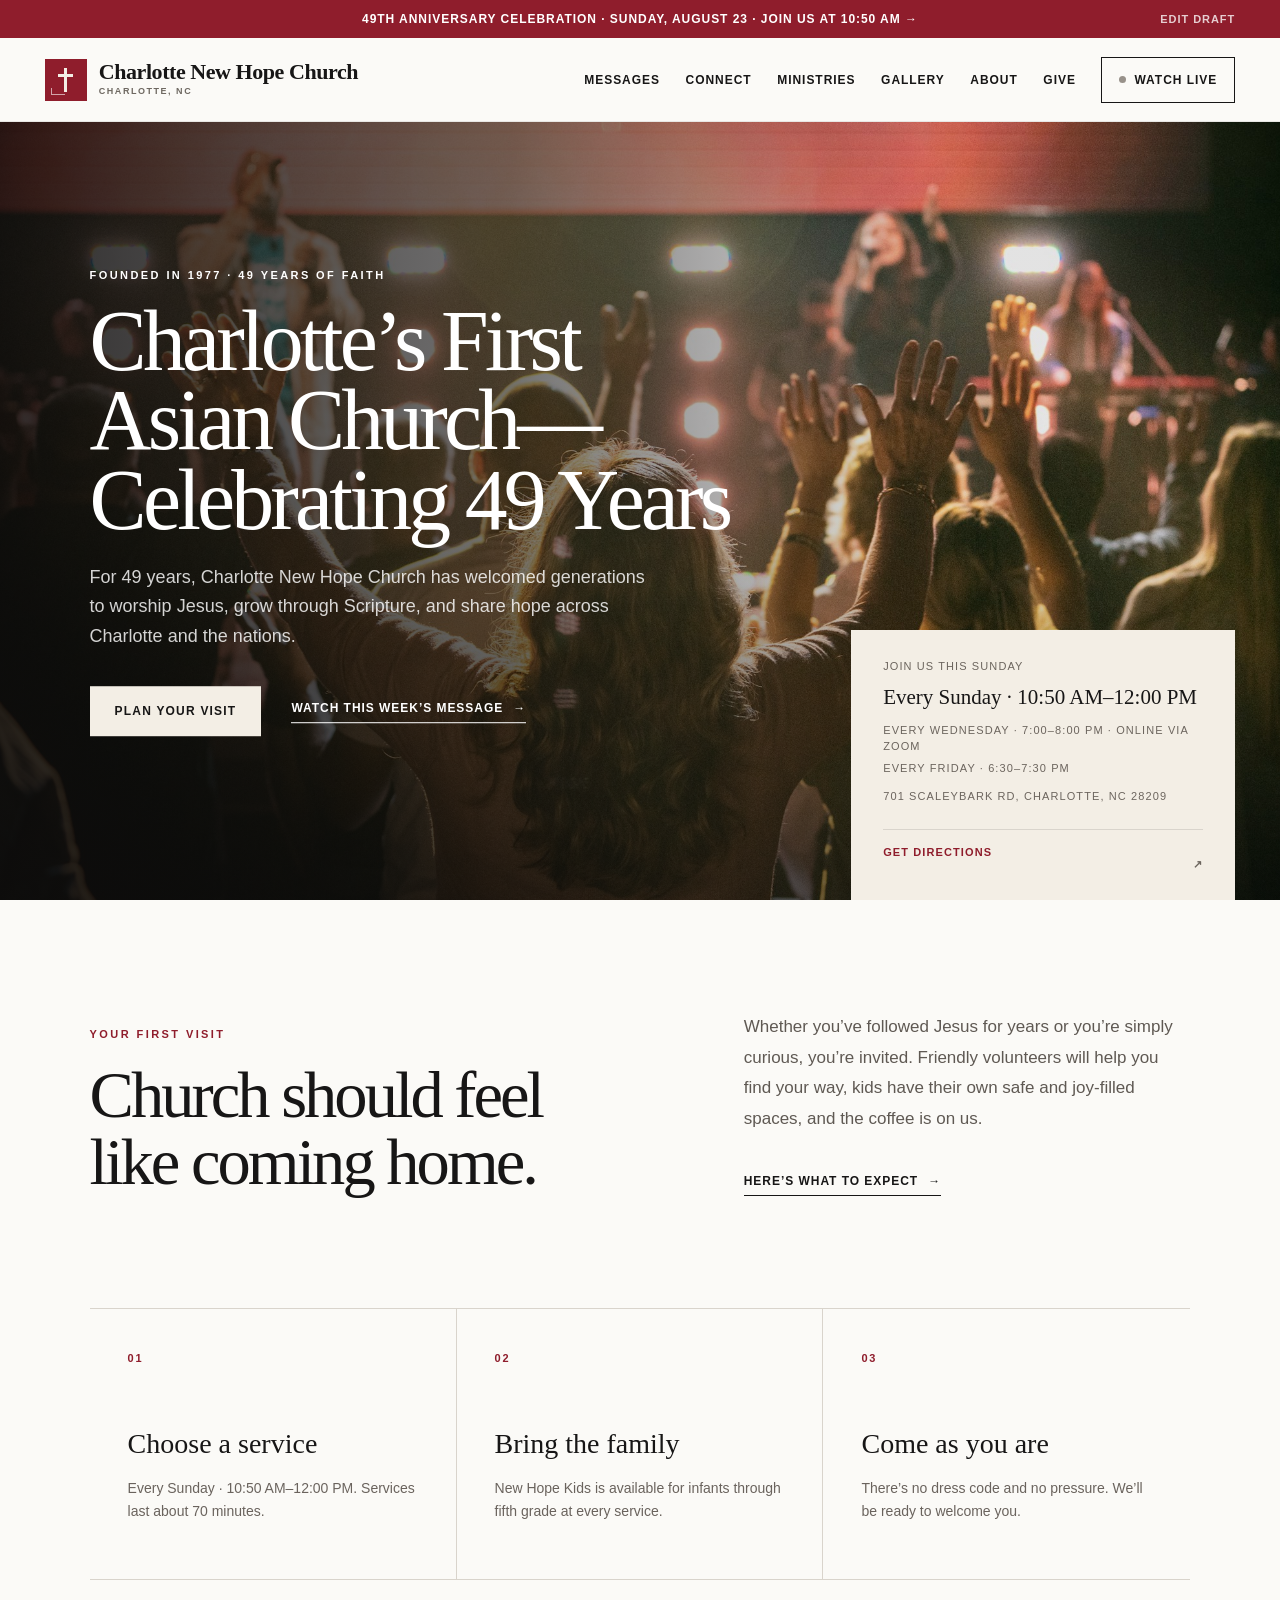
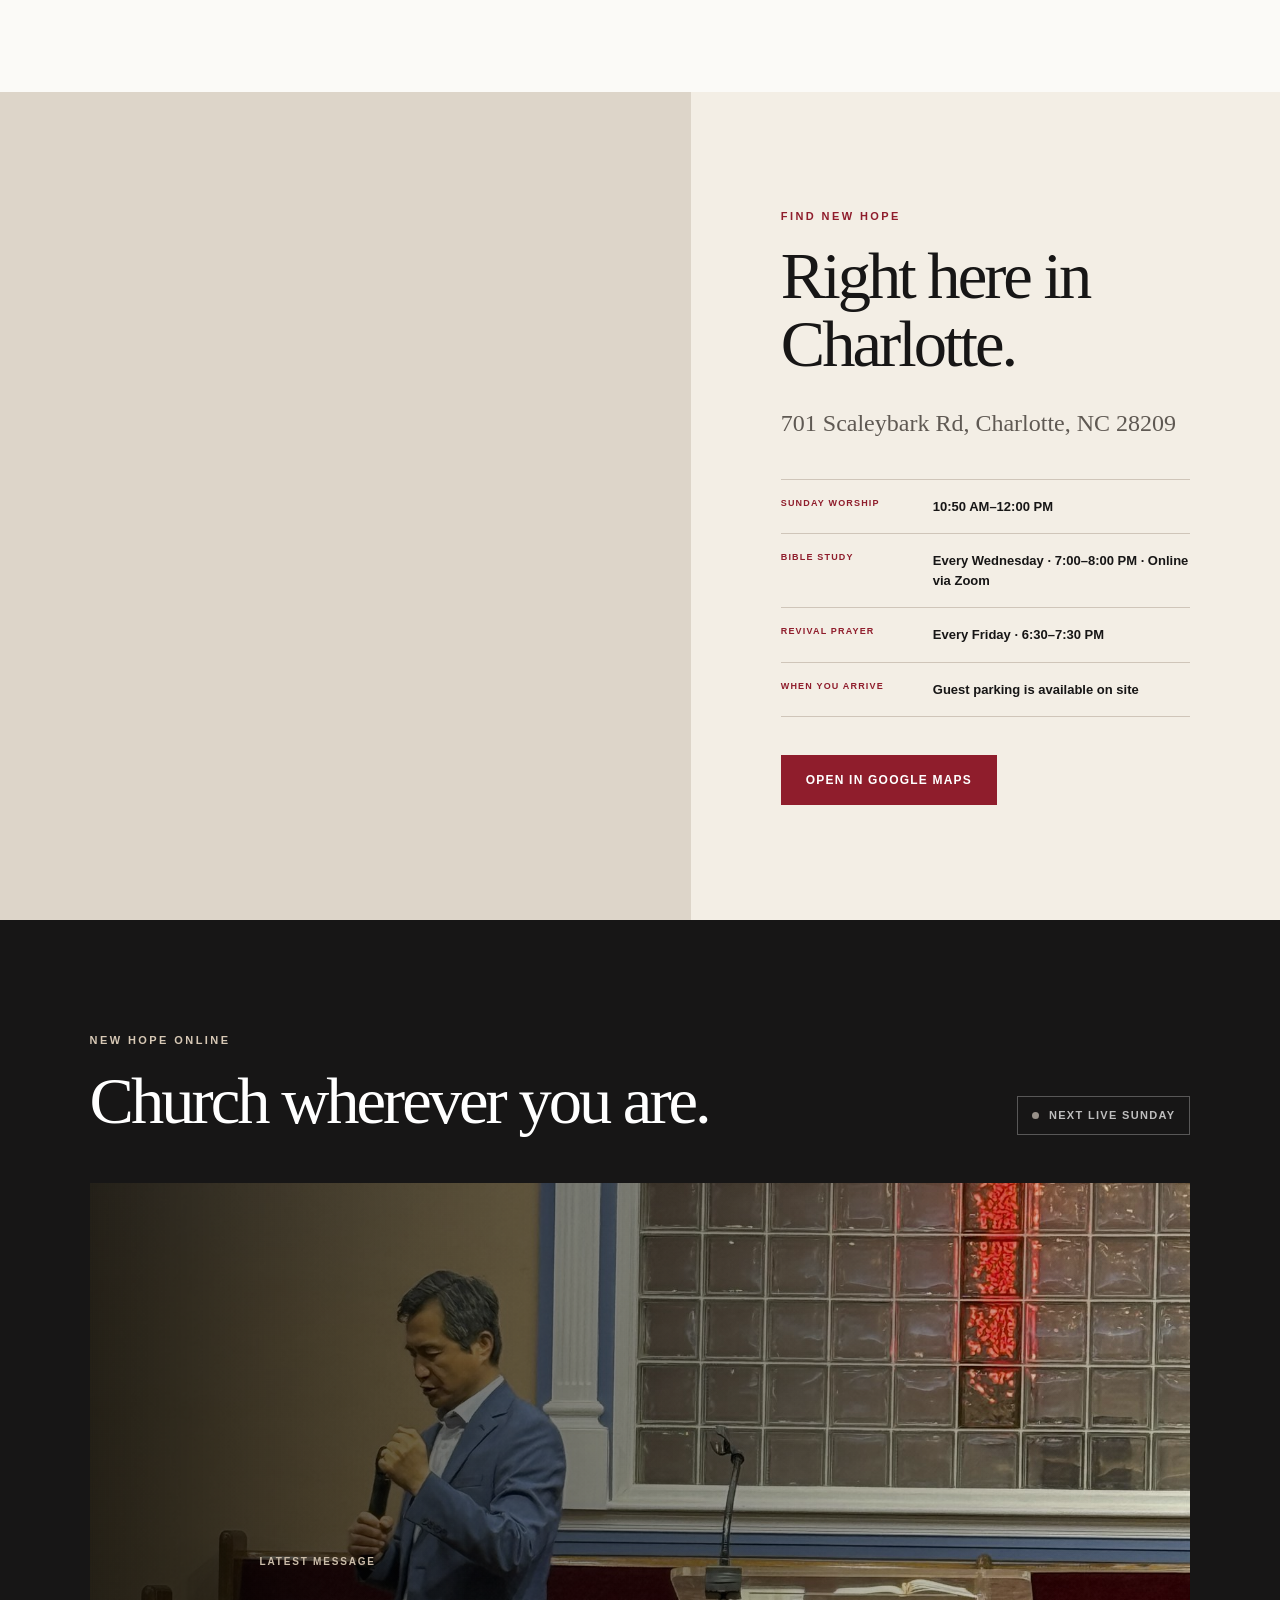
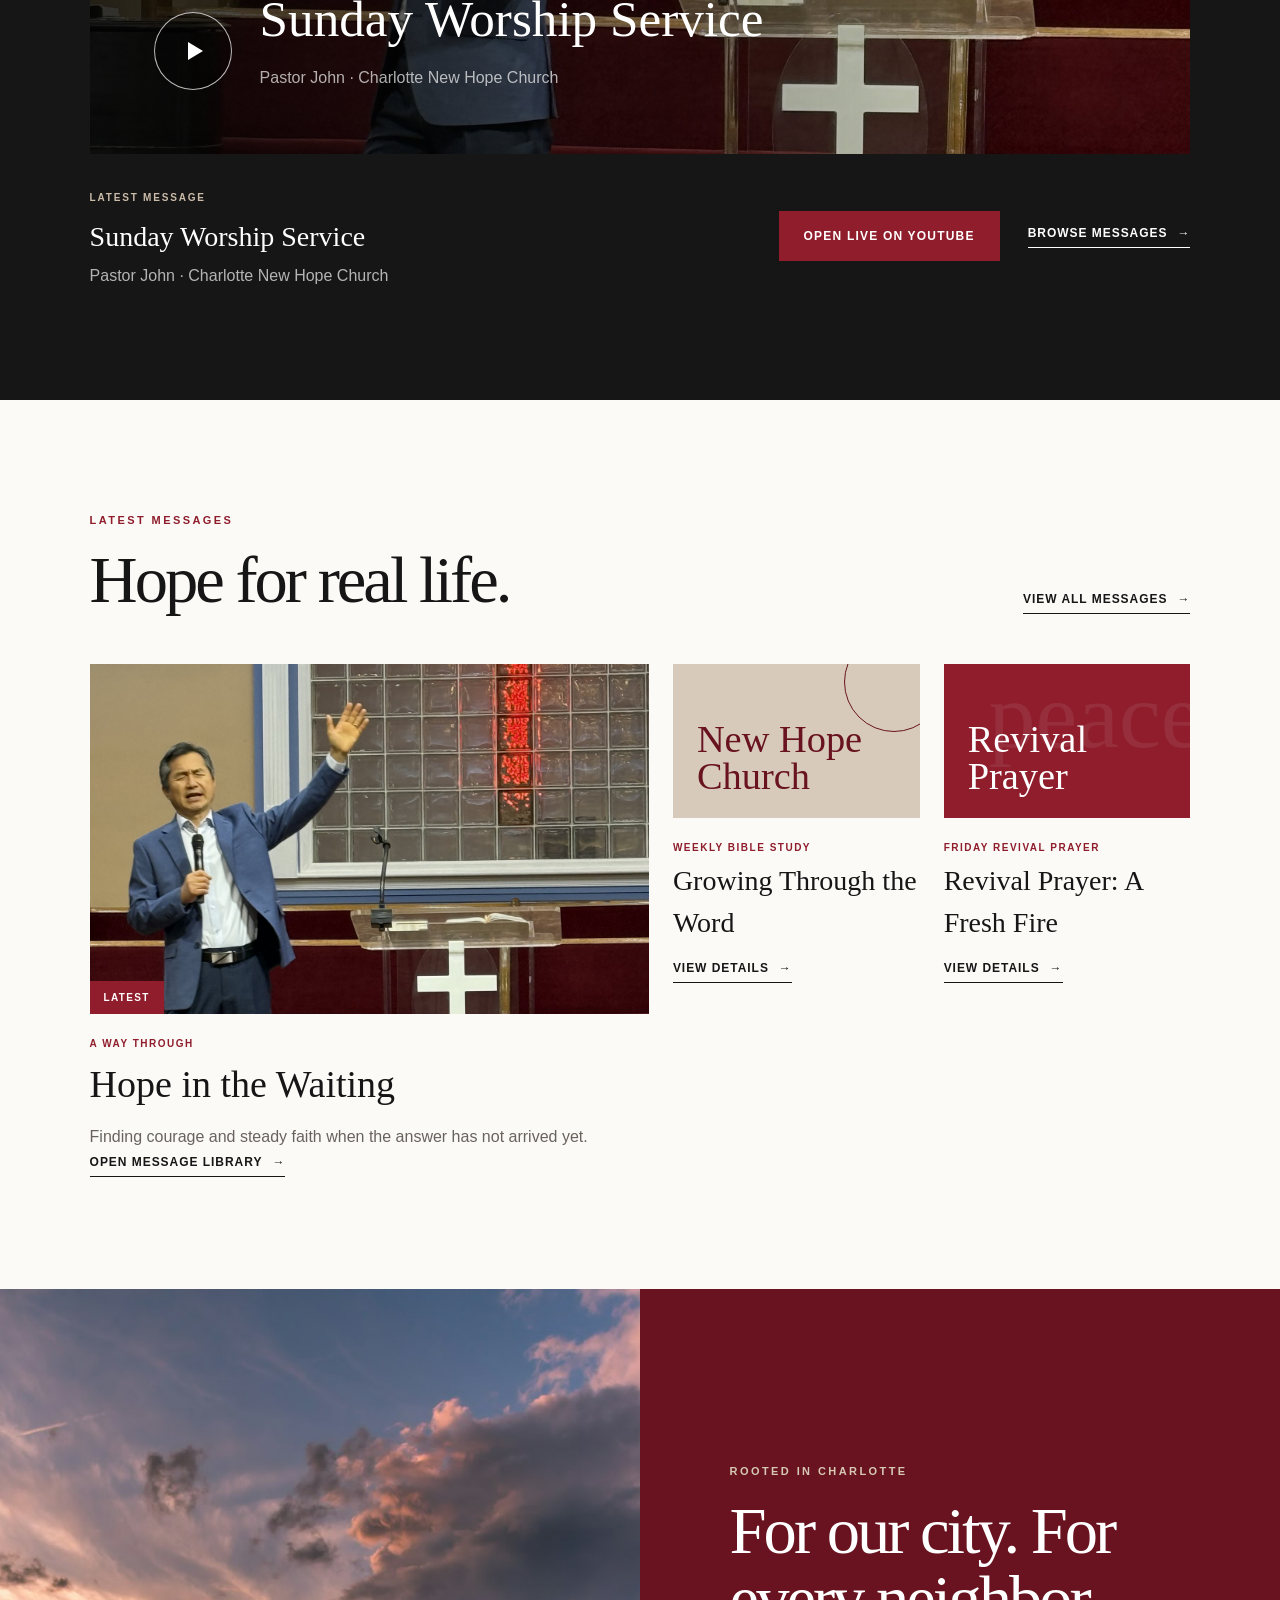
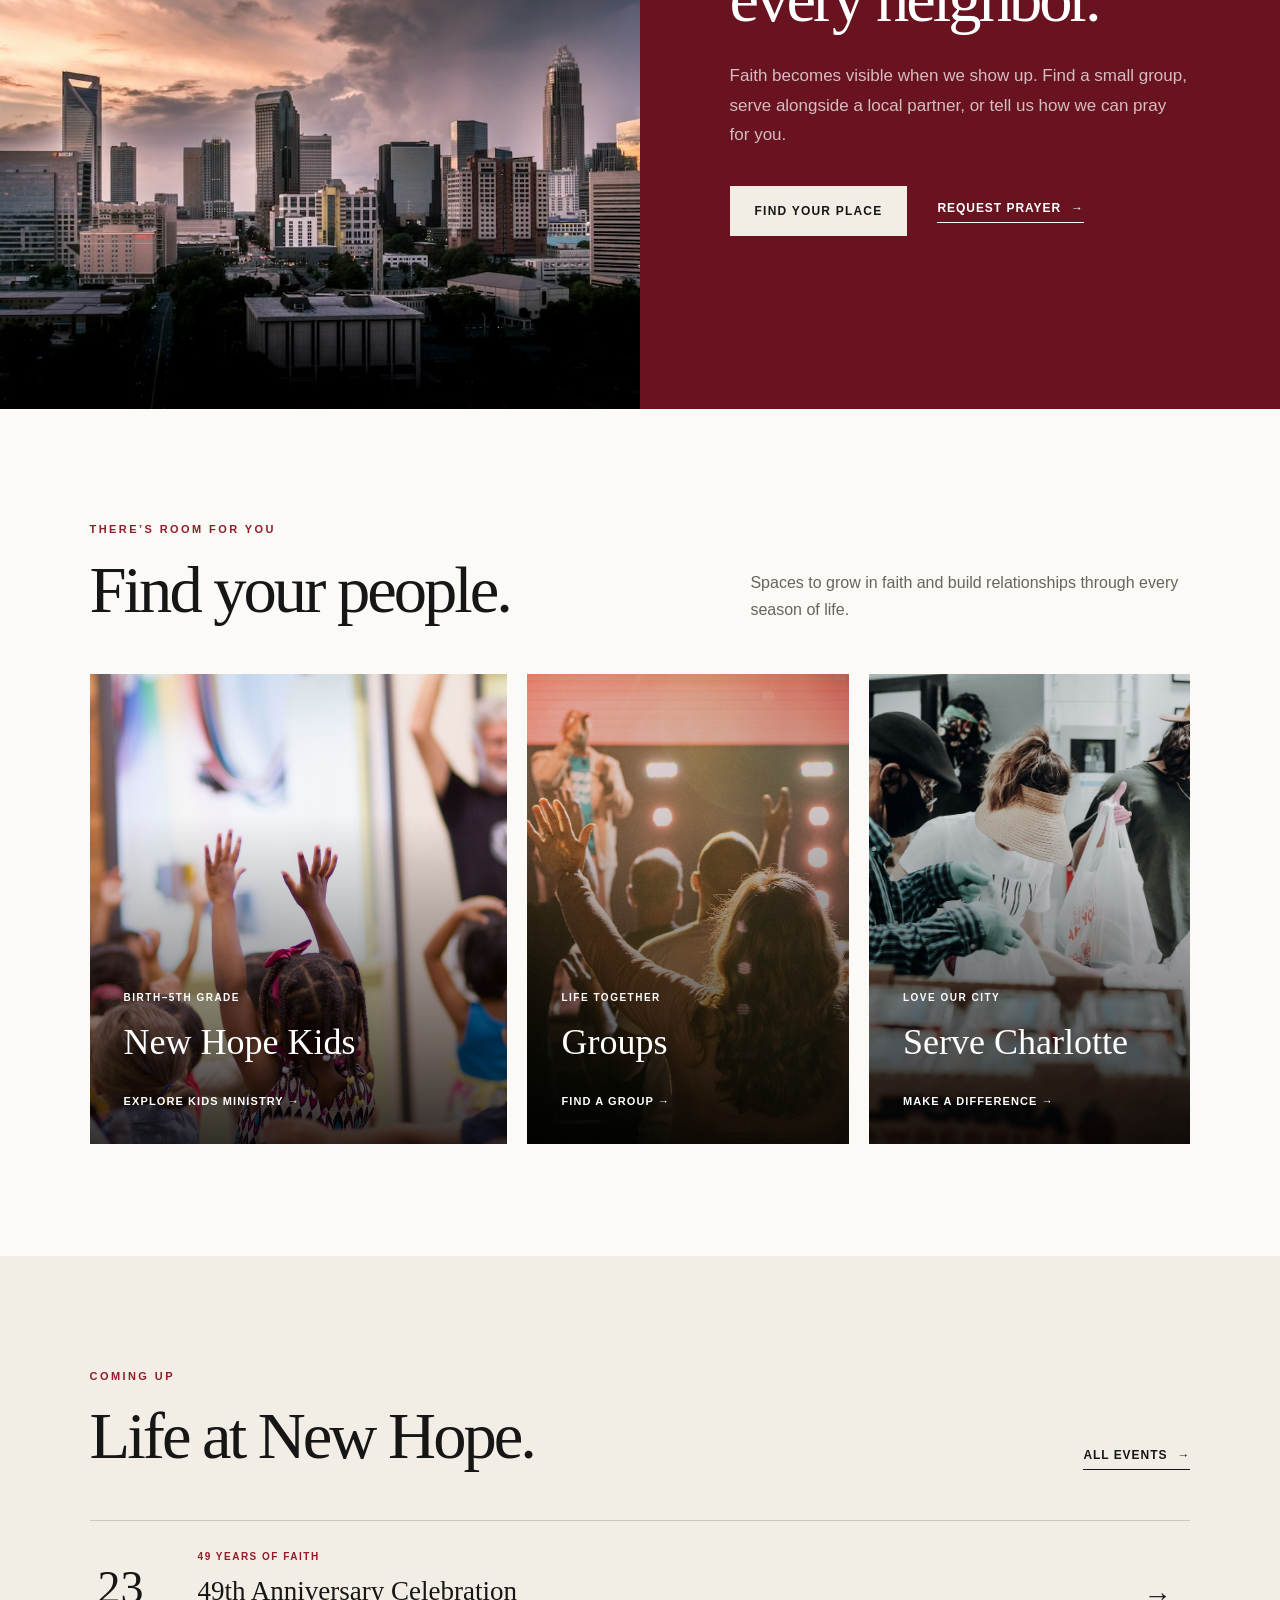
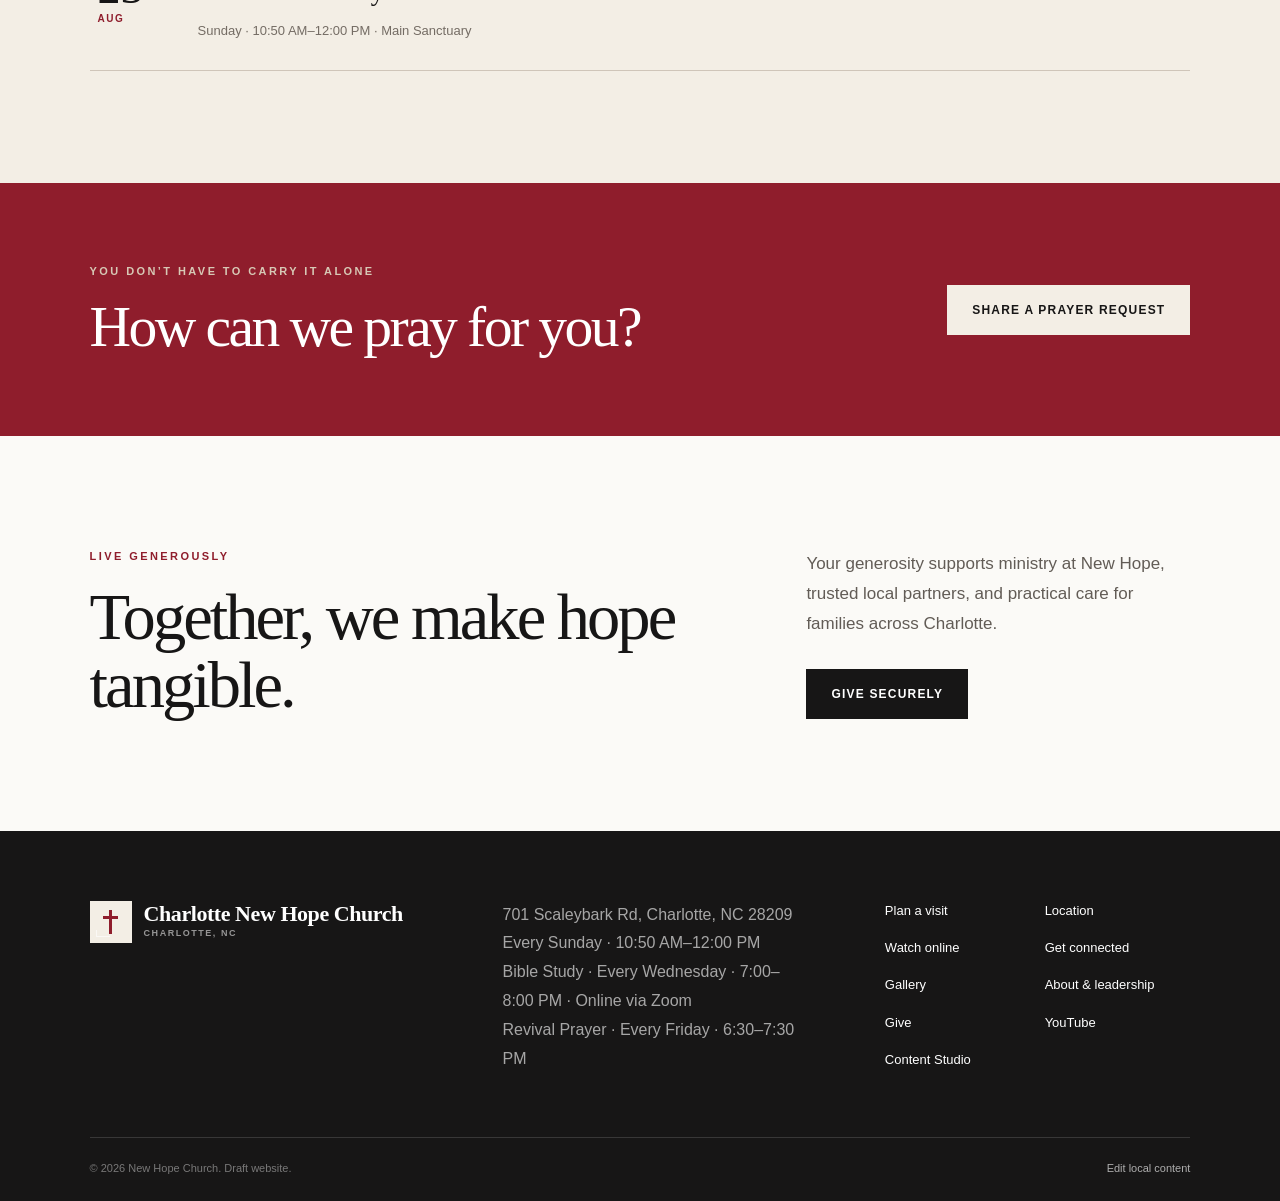
==== commit 59566f51: "Publish corrected speakers times and sermon photos" ====
--- a/index.html
+++ b/index.html
@@ -1,4 +1,4 @@
-<!DOCTYPE html><html lang="en"><head><meta charSet="utf-8"/><meta name="viewport" content="width=device-width, initial-scale=1"/><link rel="stylesheet" href="/assets/index-D7RbhZwy.css" data-rsc-css-href="/assets/index-D7RbhZwy.css" data-precedence="vite-rsc/importer-resources"/><link rel="modulepreload" href="/assets/layout-segment-context-BEq-S0ML.js" crossorigin=""/><link rel="modulepreload" href="/assets/rolldown-runtime-S-ySWqyJ.js" crossorigin=""/><link rel="modulepreload" href="/assets/index-DyXzjmVW.js" crossorigin=""/><link rel="modulepreload" href="/assets/framework-CXnKph_e.js" crossorigin=""/><link rel="modulepreload" href="/assets/page-s5TVBogd.js" crossorigin=""/><link rel="modulepreload" href="/assets/portal-data-rJzv_UlQ.js" crossorigin=""/><title>Charlotte New Hope Church | Charlotte’s First Asian Church</title><meta name="description" content="Founded in 1977, Charlotte New Hope Church is Charlotte’s first Asian church. Join Pastor John in person or watch online."/><meta property="og:title" content="Charlotte New Hope Church | Celebrating 49 Years"/><meta property="og:description" content="Charlotte’s first Asian church, founded in 1977. Join Pastor John in person or online."/><meta property="og:type" content="website"/><meta property="og:image" content="https://charlottenewhopechurch.org/og.png"/><meta property="og:image:width" content="1731"/><meta property="og:image:height" content="909"/><meta property="og:image:alt" content="Charlotte New Hope Church celebrating 49 years"/><meta name="twitter:card" content="summary_large_image"/><meta name="twitter:title" content="Charlotte New Hope Church | Celebrating 49 Years"/><meta name="twitter:description" content="Charlotte’s first Asian church, founded in 1977. Join Pastor John in person or online."/><meta name="twitter:image" content="https://charlottenewhopechurch.org/og.png"/><script>self.__VINEXT_RSC_PARAMS__={}</script><script>self.__VINEXT_RSC_NAV__={"pathname":"/","searchParams":[]}</script><link rel="modulepreload" href="/assets/index-DyXzjmVW.js" />
+<!DOCTYPE html><html lang="en"><head><meta charSet="utf-8"/><meta name="viewport" content="width=device-width, initial-scale=1"/><link rel="stylesheet" href="/assets/index-Dg1sAQLD.css" data-rsc-css-href="/assets/index-Dg1sAQLD.css" data-precedence="vite-rsc/importer-resources"/><link rel="modulepreload" href="/assets/layout-segment-context-Fn_9A-1L.js" crossorigin=""/><link rel="modulepreload" href="/assets/rolldown-runtime-S-ySWqyJ.js" crossorigin=""/><link rel="modulepreload" href="/assets/index-Ci2mjHXd.js" crossorigin=""/><link rel="modulepreload" href="/assets/framework-CXnKph_e.js" crossorigin=""/><link rel="modulepreload" href="/assets/page-DNKbe8-Y.js" crossorigin=""/><link rel="modulepreload" href="/assets/portal-data-JRBCoNeW.js" crossorigin=""/><title>Charlotte New Hope Church | Charlotte’s First Asian Church</title><meta name="description" content="Founded in 1977, Charlotte New Hope Church is Charlotte’s first Asian church. Join Pastor John in person or watch online."/><meta property="og:title" content="Charlotte New Hope Church | Celebrating 49 Years"/><meta property="og:description" content="Charlotte’s first Asian church, founded in 1977. Join Pastor John in person or online."/><meta property="og:type" content="website"/><meta property="og:image" content="https://charlottenewhopechurch.org/og.png"/><meta property="og:image:width" content="1731"/><meta property="og:image:height" content="909"/><meta property="og:image:alt" content="Charlotte New Hope Church celebrating 49 years"/><meta name="twitter:card" content="summary_large_image"/><meta name="twitter:title" content="Charlotte New Hope Church | Celebrating 49 Years"/><meta name="twitter:description" content="Charlotte’s first Asian church, founded in 1977. Join Pastor John in person or online."/><meta name="twitter:image" content="https://charlottenewhopechurch.org/og.png"/><script>self.__VINEXT_RSC_PARAMS__={}</script><script>self.__VINEXT_RSC_NAV__={"pathname":"/","searchParams":[]}</script><link rel="modulepreload" href="/assets/index-Ci2mjHXd.js" />
 <style data-vinext-fonts>/* cyrillic-ext */
 @font-face {
   font-family: 'Geist';
@@ -49,4 +49,4 @@
 
 .__variable_geist_1uh2qme { --font-geist: 'Geist', sans-serif; }
 </style>
-</head><body class="__variable_geist_1uh2qme"><main><a class="skip-link" href="#main-content">Skip to content</a><div class="announcement"><a href="/events">49th Anniversary Celebration · Sunday, August 23 · Join us at 10:50 AM<!-- --> <span aria-hidden="true">→</span></a><button aria-label="Edit this local website draft">Edit draft</button></div><header class="site-header"><a class="brand" href="#home" aria-label="New Hope Church home"><span class="brand-mark" aria-hidden="true"><i></i></span><span><b>Charlotte New Hope Church</b><small>Charlotte, NC</small></span></a><button class="menu-button" aria-expanded="false" aria-controls="main-navigation"><span>Menu</span></button><nav id="main-navigation" class="" aria-label="Main navigation"><a href="/messages">Messages</a><a href="/connect">Connect</a><a href="/ministries">Ministries</a><a href="/gallery">Gallery</a><a href="/about">About</a><a href="/give">Give</a><a class="nav-live" href="#live"><span class="live-dot"></span>Watch Live</a></nav></header><div id="main-content"><section id="home" class="hero"><div class="hero-image" role="img" aria-label="A congregation worshipping together"></div><div class="hero-shade"></div><div class="hero-copy"><p class="eyebrow">Founded in 1977 · 49 years of faith</p><h1>Charlotte’s First Asian Church—Celebrating 49 Years</h1><p>For 49 years, Charlotte New Hope Church has welcomed generations to worship Jesus, grow through Scripture, and share hope across Charlotte and the nations.</p><div class="hero-actions"><a class="button button-light" href="#new">Plan your visit</a><a class="text-link light-link" href="#live">Watch this week’s message <span>→</span></a></div></div><div class="service-card"><p>Join us this Sunday</p><strong>Every Sunday · 10:50 AM–12:00 PM</strong><span>Every Wednesday · 7:00–8:00 PM<!-- --> · Bible Study</span><span>Every Friday · 7:00–8:00 PM<!-- --> · Revival Prayer</span><span>701 Scaleybark Rd, Charlotte, NC 28209</span><a href="https://www.google.com/maps/dir/?api=1&amp;destination=701%20Scaleybark%20Rd%2C%20Charlotte%2C%20NC%2028209" target="_blank" rel="noreferrer">Get directions <span aria-hidden="true">↗</span></a></div></section><section id="new" class="welcome section-pad"><div class="section-intro"><p class="eyebrow red">Your first visit</p><h2>Church should feel like coming home.</h2></div><div class="welcome-copy"><p>Whether you’ve followed Jesus for years or you’re simply curious, you’re invited. Friendly volunteers will help you find your way, kids have their own safe and joy-filled spaces, and the coffee is on us.</p><a class="text-link" href="#visit-details">Here’s what to expect <span>→</span></a></div></section><section id="visit-details" class="visit-grid"><article><span class="step-number">01</span><h3>Choose a service</h3><p>Every Sunday · 10:50 AM–12:00 PM<!-- -->. Services last about 70 minutes.</p></article><article><span class="step-number">02</span><h3>Bring the family</h3><p>New Hope Kids is available for infants through fifth grade at every service.</p></article><article><span class="step-number">03</span><h3>Come as you are</h3><p>There’s no dress code and no pressure. We’ll be ready to welcome you.</p></article></section><section id="location" class="location-section"><div class="map-shell"><iframe src="https://www.google.com/maps?q=701%20Scaleybark%20Rd%2C%20Charlotte%2C%20NC%2028209&amp;output=embed" title="Google Maps location for Charlotte New Hope Church" loading="lazy" referrerPolicy="no-referrer-when-downgrade" allowFullScreen=""></iframe></div><div class="location-copy"><p class="eyebrow red">Find New Hope</p><h2>Right here in Charlotte.</h2><address>701 Scaleybark Rd, Charlotte, NC 28209</address><div class="location-details"><div><small>Sunday worship</small><strong>10:50 AM–12:00 PM</strong></div><div><small>Bible study</small><strong>Every Wednesday · 7:00–8:00 PM</strong></div><div><small>Revival prayer</small><strong>Every Friday · 7:00–8:00 PM</strong></div><div><small>When you arrive</small><strong>Guest parking is available on site</strong></div></div><a class="button button-red" href="https://www.google.com/maps/dir/?api=1&amp;destination=701%20Scaleybark%20Rd%2C%20Charlotte%2C%20NC%2028209" target="_blank" rel="noreferrer">Open in Google Maps</a></div></section><section id="live" class="live-section section-pad"><div class="live-heading"><div><p class="eyebrow cream">New Hope Online</p><h2>Church wherever you are.</h2></div><div class="live-status"><span class="live-dot"></span>Next live Sunday</div></div><div class="player-shell"><div class="player-placeholder"><div class="play-button" aria-hidden="true"><span></span></div><div><small>Latest message</small><h3>Sunday Worship Service</h3><p>Pastor John · Charlotte New Hope Church</p></div></div></div><div class="live-meta"><div><small>Latest message</small><h3>Sunday Worship Service</h3><p>Pastor John · Charlotte New Hope Church</p></div><div class="live-actions"><a class="button button-red" href="https://www.youtube.com/@CharlotteNewHopeChurch/live" target="_blank" rel="noreferrer">Open live on YouTube</a><a class="text-link" href="/messages">Browse messages <span>→</span></a></div></div></section><section id="messages" class="messages section-pad"><div class="section-heading-row"><div><p class="eyebrow red">Latest messages</p><h2>Hope for real life.</h2></div><a class="text-link" href="/messages">View all messages <span>→</span></a></div><div class="message-grid"><article class="featured-message"><div class="message-image sermon-image"><span>Latest</span></div><div><p class="message-series">A Way Through</p><h3>Hope in the Waiting</h3><p>Finding courage and steady faith when the answer has not arrived yet.</p><a class="text-link" href="/messages">Open message library <span>→</span></a></div></article><article><div class="message-art art-one"><span>New Hope Church</span></div><p class="message-series">Weekly Bible Study</p><h3>Growing Through the Word</h3><a class="text-link" href="/messages">View details <span>→</span></a></article><article><div class="message-art art-two"><span>Revival Prayer</span></div><p class="message-series">Friday Revival Prayer</p><h3>Revival Prayer: A Fresh Fire</h3><a class="text-link" href="/messages">View details <span>→</span></a></article></div></section><section id="connect" class="connect-banner"><div class="charlotte-image" role="img" aria-label="Charlotte, North Carolina skyline at sunset"></div><div class="connect-copy"><p class="eyebrow cream">Rooted in Charlotte</p><h2>For our city. For every neighbor.</h2><p>Faith becomes visible when we show up. Find a small group, serve alongside a local partner, or tell us how we can pray for you.</p><div><a class="button button-light" href="/connect">Find your place</a><a class="text-link light-link" href="#prayer">Request prayer <span>→</span></a></div></div></section><section id="ministries" class="ministries section-pad"><div class="section-heading-row"><div><p class="eyebrow red">There’s room for you</p><h2>Find your people.</h2></div><p>Spaces to grow in faith and build relationships through every season of life.</p></div><div class="ministry-grid"><a class="ministry-card kids-card" href="/ministries#kids"><span>Birth–5th grade</span><h3>New Hope Kids</h3><b>Explore kids ministry →</b></a><a class="ministry-card groups-card" href="/ministries#groups"><span>Life together</span><h3>Groups</h3><b>Find a group →</b></a><a class="ministry-card serve-card" href="/ministries#missions"><span>Love our city</span><h3>Serve Charlotte</h3><b>Make a difference →</b></a></div></section><section id="events" class="events section-pad"><div class="section-heading-row"><div><p class="eyebrow red">Coming up</p><h2>Life at New Hope.</h2></div><a class="text-link" href="/events">All events <span>→</span></a></div><div class="event-list anniversary-event-list"><article><div class="event-date"><strong>23</strong><span>Aug</span></div><div><p>49 years of faith</p><h3>49th Anniversary Celebration</h3><span>Sunday · 10:50 AM–12:00 PM · Main Sanctuary</span></div><a href="/events" aria-label="View the 49th Anniversary Celebration">→</a></article></div></section><section id="prayer" class="prayer-section"><div><p class="eyebrow cream">You don’t have to carry it alone</p><h2>How can we pray for you?</h2></div><a class="button button-light" href="mailto:prayer@newhopecharlotte.org">Share a prayer request</a></section><section id="give" class="give-section section-pad"><div><p class="eyebrow red">Live generously</p><h2>Together, we make hope tangible.</h2></div><div><p>Your generosity supports ministry at New Hope, trusted local partners, and practical care for families across Charlotte.</p><a class="button button-dark" href="/give">Give securely</a></div></section></div><footer><div class="footer-top"><a class="brand footer-brand" href="#home"><span class="brand-mark light-mark" aria-hidden="true"><i></i></span><span><b>Charlotte New Hope Church</b><small>Charlotte, NC</small></span></a><p>701 Scaleybark Rd, Charlotte, NC 28209<br/>Every Sunday · 10:50 AM–12:00 PM<br/>Every Wednesday · 7:00–8:00 PM<!-- --> · Bible Study<br/>Every Friday · 7:00–8:00 PM<!-- --> · Revival Prayer</p><div class="footer-links"><a href="#new">Plan a visit</a><a href="#location">Location</a><a href="#live">Watch online</a><a href="/connect">Get connected</a><a href="/gallery">Gallery</a><a href="/about">About &amp; leadership</a><a href="/give">Give</a><a href="https://www.youtube.com/@CharlotteNewHopeChurch" target="_blank" rel="noreferrer">YouTube</a><a href="/studio">Content Studio</a></div></div><div class="footer-bottom"><span>© 2026 New Hope Church. Draft website.</span><button>Edit local content</button></div></footer></main><script id="_R_">import("/assets/index-DyXzjmVW.js")</script></body></html><script>self.__VINEXT_RSC_CHUNKS__=self.__VINEXT_RSC_CHUNKS__||[];self.__VINEXT_RSC_CHUNKS__.push("2:I[\"8c0f216c4604\",[],\"Children\",1]\n3:I[\"15c18cfaeeff\",[],\"LayoutSegmentProvider\",1]\n4:I[\"8c0f216c4604\",[],\"Slot\",1]\n5:I[\"593f344dc510\",[],\"RedirectBoundary\",1]\n:HL[\"/assets/index-D7RbhZwy.css\",\"style\"]\n")</script><script>self.__VINEXT_RSC_CHUNKS__=self.__VINEXT_RSC_CHUNKS__||[];self.__VINEXT_RSC_CHUNKS__.push("0:{\"__route\":\"route:/\",\"__interceptionContext\":null,\"__layoutIds\":[\"layout:/\"],\"__rootLayout\":\"/\",\"page:/\":\"$L1\",\"layout:/\":[[[[\"$\",\"link\",\"css:/assets/index-D7RbhZwy.css\",{\"rel\":\"stylesheet\",\"precedence\":\"vite-rsc/importer-resources\",\"href\":\"/assets/index-D7RbhZwy.css\",\"data-rsc-css-href\":\"/assets/index-D7RbhZwy.css\"}],\"$undefined\"],[\"$\",\"html\",null,{\"lang\":\"en\",\"children\":[\"$\",\"body\",null,{\"className\":\"__variable_geist_1uh2qme\",\"children\":[\"$\",\"$L2\",null,{}]}]}]],null],\"route:/\":[[[\"$\",\"meta\",null,{\"charSet\":\"utf-8\"}],[[\"$\",\"title\",\"0\",{\"children\":\"Charlotte New Hope Church | Charlotte’s First Asian Church\"}],[\"$\",\"meta\",\"1\",{\"name\":\"description\",\"content\":\"Founded in 1977, Charlotte New Hope Church is Charlotte’s first Asian church. Join Pastor John in person or watch online.\"}],[\"$\",\"meta\",\"2\",{\"property\":\"og:title\",\"content\":\"Charlotte New Hope Church | Celebrating 49 Years\"}],[\"$\",\"meta\",\"3\",{\"property\":\"og:description\",\"content\":\"Charlotte’s first Asian church, founded in 1977. Join Pastor John in person or online.\"}],[\"$\",\"meta\",\"4\",{\"property\":\"og:type\",\"content\":\"website\"}],[\"$\",\"meta\",\"5\",{\"property\":\"og:image\",\"content\":\"https://charlottenewhopechurch.org/og.png\"}],[\"$\",\"meta\",\"6\",{\"property\":\"og:image:width\",\"content\":\"1731\"}],[\"$\",\"meta\",\"7\",{\"property\":\"og:image:height\",\"content\":\"909\"}],[\"$\",\"meta\",\"8\",{\"property\":\"og:image:alt\",\"content\":\"Charlotte New Hope Church celebrating 49 years\"}],[\"$\",\"meta\",\"9\",{\"name\":\"twitter:card\",\"content\":\"summary_large_image\"}],[\"$\",\"meta\",\"10\",{\"name\":\"twitter:title\",\"content\":\"Charlotte New Hope Church | Celebrating 49 Years\"}],[\"$\",\"meta\",\"11\",{\"name\":\"twitter:description\",\"content\":\"Charlotte’s first Asian church, founded in 1977. Join Pastor John in person or online.\"}],[\"$\",\"meta\",\"12\",{\"name\":\"twitter:image\",\"content\":\"https://charlottenewhopechurch.org/og.png\"}]],[[\"$\",\"meta\",\"0\",{\"name\":\"viewport\",\"content\":\"width=device-width, initial-scale=1\"}]]],[\"$\",\"$L3\",null,{\"segmentMap\":{\"children\":[]},\"children\":[\"$\",\"$L4\",null,{\"id\":\"layout:/\",\"parallelSlots\":\"$undefined\",\"children\":[\"$\",\"$L5\",null,{\"children\":[\"$\",\"$L3\",null,{\"segmentMap\":{\"children\":[]},\"children\":[\"$\",\"$L4\",null,{\"id\":\"page:/\"}]}]}]}]}]],\"__layoutFlags\":{\"layout:/\":\"s\"},\"__artifactCompatibility\":{\"schemaVersion\":1,\"graphVersion\":\"app-route-graph:4uhn5s1wvoptc\",\"deploymentVersion\":\"c77b3a07-70a7-40af-bb45-647c24b72867\",\"appElementsSchemaVersion\":1,\"rscPayloadSchemaVersion\":1,\"rootBoundaryId\":\"/\",\"renderEpoch\":null}}\n")</script><script>self.__VINEXT_RSC_CHUNKS__=self.__VINEXT_RSC_CHUNKS__||[];self.__VINEXT_RSC_CHUNKS__.push("6:I[\"6efdf509a785\",[],\"default\",1]\n1:[\"$\",\"$L6\",null,{\"params\":\"$@7\",\"searchParams\":\"$@8\"}]\n")</script><script>self.__VINEXT_RSC_CHUNKS__=self.__VINEXT_RSC_CHUNKS__||[];self.__VINEXT_RSC_CHUNKS__.push("7:{}\n8:{}\n")</script><script>self.__VINEXT_RSC_DONE__=true</script>+</head><body class="__variable_geist_1uh2qme"><main><a class="skip-link" href="#main-content">Skip to content</a><div class="announcement"><a href="/events">49th Anniversary Celebration · Sunday, August 23 · Join us at 10:50 AM<!-- --> <span aria-hidden="true">→</span></a><button aria-label="Edit this local website draft">Edit draft</button></div><header class="site-header"><a class="brand" href="#home" aria-label="New Hope Church home"><span class="brand-mark" aria-hidden="true"><i></i></span><span><b>Charlotte New Hope Church</b><small>Charlotte, NC</small></span></a><button class="menu-button" aria-expanded="false" aria-controls="main-navigation"><span>Menu</span></button><nav id="main-navigation" class="" aria-label="Main navigation"><a href="/messages">Messages</a><a href="/connect">Connect</a><a href="/ministries">Ministries</a><a href="/gallery">Gallery</a><a href="/about">About</a><a href="/give">Give</a><a class="nav-live" href="#live"><span class="live-dot"></span>Watch Live</a></nav></header><div id="main-content"><section id="home" class="hero"><div class="hero-image" role="img" aria-label="A congregation worshipping together"></div><div class="hero-shade"></div><div class="hero-copy"><p class="eyebrow">Founded in 1977 · 49 years of faith</p><h1>Charlotte’s First Asian Church—Celebrating 49 Years</h1><p>For 49 years, Charlotte New Hope Church has welcomed generations to worship Jesus, grow through Scripture, and share hope across Charlotte and the nations.</p><div class="hero-actions"><a class="button button-light" href="#new">Plan your visit</a><a class="text-link light-link" href="#live">Watch this week’s message <span>→</span></a></div></div><div class="service-card"><p>Join us this Sunday</p><strong>Every Sunday · 10:50 AM–12:00 PM</strong><span>Every Wednesday · 7:00–8:00 PM · Online via Zoom</span><span>Every Friday · 6:30–7:30 PM</span><span>701 Scaleybark Rd, Charlotte, NC 28209</span><a href="https://www.google.com/maps/dir/?api=1&amp;destination=701%20Scaleybark%20Rd%2C%20Charlotte%2C%20NC%2028209" target="_blank" rel="noreferrer">Get directions <span aria-hidden="true">↗</span></a></div></section><section id="new" class="welcome section-pad"><div class="section-intro"><p class="eyebrow red">Your first visit</p><h2>Church should feel like coming home.</h2></div><div class="welcome-copy"><p>Whether you’ve followed Jesus for years or you’re simply curious, you’re invited. Friendly volunteers will help you find your way, kids have their own safe and joy-filled spaces, and the coffee is on us.</p><a class="text-link" href="#visit-details">Here’s what to expect <span>→</span></a></div></section><section id="visit-details" class="visit-grid"><article><span class="step-number">01</span><h3>Choose a service</h3><p>Every Sunday · 10:50 AM–12:00 PM<!-- -->. Services last about 70 minutes.</p></article><article><span class="step-number">02</span><h3>Bring the family</h3><p>New Hope Kids is available for infants through fifth grade at every service.</p></article><article><span class="step-number">03</span><h3>Come as you are</h3><p>There’s no dress code and no pressure. We’ll be ready to welcome you.</p></article></section><section id="location" class="location-section"><div class="map-shell"><iframe src="https://www.google.com/maps?q=701%20Scaleybark%20Rd%2C%20Charlotte%2C%20NC%2028209&amp;output=embed" title="Google Maps location for Charlotte New Hope Church" loading="lazy" referrerPolicy="no-referrer-when-downgrade" allowFullScreen=""></iframe></div><div class="location-copy"><p class="eyebrow red">Find New Hope</p><h2>Right here in Charlotte.</h2><address>701 Scaleybark Rd, Charlotte, NC 28209</address><div class="location-details"><div><small>Sunday worship</small><strong>10:50 AM–12:00 PM</strong></div><div><small>Bible study</small><strong>Every Wednesday · 7:00–8:00 PM · Online via Zoom</strong></div><div><small>Revival prayer</small><strong>Every Friday · 6:30–7:30 PM</strong></div><div><small>When you arrive</small><strong>Guest parking is available on site</strong></div></div><a class="button button-red" href="https://www.google.com/maps/dir/?api=1&amp;destination=701%20Scaleybark%20Rd%2C%20Charlotte%2C%20NC%2028209" target="_blank" rel="noreferrer">Open in Google Maps</a></div></section><section id="live" class="live-section section-pad"><div class="live-heading"><div><p class="eyebrow cream">New Hope Online</p><h2>Church wherever you are.</h2></div><div class="live-status"><span class="live-dot"></span>Next live Sunday</div></div><div class="player-shell"><div class="player-placeholder"><div class="play-button" aria-hidden="true"><span></span></div><div><small>Latest message</small><h3>Sunday Worship Service</h3><p>Pastor John · Charlotte New Hope Church</p></div></div></div><div class="live-meta"><div><small>Latest message</small><h3>Sunday Worship Service</h3><p>Pastor John · Charlotte New Hope Church</p></div><div class="live-actions"><a class="button button-red" href="https://www.youtube.com/@CharlotteNewHopeChurch/live" target="_blank" rel="noreferrer">Open live on YouTube</a><a class="text-link" href="/messages">Browse messages <span>→</span></a></div></div></section><section id="messages" class="messages section-pad"><div class="section-heading-row"><div><p class="eyebrow red">Latest messages</p><h2>Hope for real life.</h2></div><a class="text-link" href="/messages">View all messages <span>→</span></a></div><div class="message-grid"><article class="featured-message"><div class="message-image sermon-image"><span>Latest</span></div><div><p class="message-series">A Way Through</p><h3>Hope in the Waiting</h3><p>Finding courage and steady faith when the answer has not arrived yet.</p><a class="text-link" href="/messages">Open message library <span>→</span></a></div></article><article><div class="message-art art-one"><span>New Hope Church</span></div><p class="message-series">Weekly Bible Study</p><h3>Growing Through the Word</h3><a class="text-link" href="/messages">View details <span>→</span></a></article><article><div class="message-art art-two"><span>Revival Prayer</span></div><p class="message-series">Friday Revival Prayer</p><h3>Revival Prayer: A Fresh Fire</h3><a class="text-link" href="/messages">View details <span>→</span></a></article></div></section><section id="connect" class="connect-banner"><div class="charlotte-image" role="img" aria-label="Charlotte, North Carolina skyline at sunset"></div><div class="connect-copy"><p class="eyebrow cream">Rooted in Charlotte</p><h2>For our city. For every neighbor.</h2><p>Faith becomes visible when we show up. Find a small group, serve alongside a local partner, or tell us how we can pray for you.</p><div><a class="button button-light" href="/connect">Find your place</a><a class="text-link light-link" href="#prayer">Request prayer <span>→</span></a></div></div></section><section id="ministries" class="ministries section-pad"><div class="section-heading-row"><div><p class="eyebrow red">There’s room for you</p><h2>Find your people.</h2></div><p>Spaces to grow in faith and build relationships through every season of life.</p></div><div class="ministry-grid"><a class="ministry-card kids-card" href="/ministries#kids"><span>Birth–5th grade</span><h3>New Hope Kids</h3><b>Explore kids ministry →</b></a><a class="ministry-card groups-card" href="/ministries#groups"><span>Life together</span><h3>Groups</h3><b>Find a group →</b></a><a class="ministry-card serve-card" href="/ministries#missions"><span>Love our city</span><h3>Serve Charlotte</h3><b>Make a difference →</b></a></div></section><section id="events" class="events section-pad"><div class="section-heading-row"><div><p class="eyebrow red">Coming up</p><h2>Life at New Hope.</h2></div><a class="text-link" href="/events">All events <span>→</span></a></div><div class="event-list anniversary-event-list"><article><div class="event-date"><strong>23</strong><span>Aug</span></div><div><p>49 years of faith</p><h3>49th Anniversary Celebration</h3><span>Sunday · 10:50 AM–12:00 PM · Main Sanctuary</span></div><a href="/events" aria-label="View the 49th Anniversary Celebration">→</a></article></div></section><section id="prayer" class="prayer-section"><div><p class="eyebrow cream">You don’t have to carry it alone</p><h2>How can we pray for you?</h2></div><a class="button button-light" href="mailto:prayer@newhopecharlotte.org">Share a prayer request</a></section><section id="give" class="give-section section-pad"><div><p class="eyebrow red">Live generously</p><h2>Together, we make hope tangible.</h2></div><div><p>Your generosity supports ministry at New Hope, trusted local partners, and practical care for families across Charlotte.</p><a class="button button-dark" href="/give">Give securely</a></div></section></div><footer><div class="footer-top"><a class="brand footer-brand" href="#home"><span class="brand-mark light-mark" aria-hidden="true"><i></i></span><span><b>Charlotte New Hope Church</b><small>Charlotte, NC</small></span></a><p>701 Scaleybark Rd, Charlotte, NC 28209<br/>Every Sunday · 10:50 AM–12:00 PM<br/>Bible Study · <!-- -->Every Wednesday · 7:00–8:00 PM · Online via Zoom<br/>Revival Prayer · <!-- -->Every Friday · 6:30–7:30 PM</p><div class="footer-links"><a href="#new">Plan a visit</a><a href="#location">Location</a><a href="#live">Watch online</a><a href="/connect">Get connected</a><a href="/gallery">Gallery</a><a href="/about">About &amp; leadership</a><a href="/give">Give</a><a href="https://www.youtube.com/@CharlotteNewHopeChurch" target="_blank" rel="noreferrer">YouTube</a><a href="/studio">Content Studio</a></div></div><div class="footer-bottom"><span>© 2026 New Hope Church. Draft website.</span><button>Edit local content</button></div></footer></main><script id="_R_">import("/assets/index-Ci2mjHXd.js")</script></body></html><script>self.__VINEXT_RSC_CHUNKS__=self.__VINEXT_RSC_CHUNKS__||[];self.__VINEXT_RSC_CHUNKS__.push("2:I[\"8c0f216c4604\",[],\"Children\",1]\n3:I[\"15c18cfaeeff\",[],\"LayoutSegmentProvider\",1]\n4:I[\"8c0f216c4604\",[],\"Slot\",1]\n5:I[\"593f344dc510\",[],\"RedirectBoundary\",1]\n:HL[\"/assets/index-Dg1sAQLD.css\",\"style\"]\n")</script><script>self.__VINEXT_RSC_CHUNKS__=self.__VINEXT_RSC_CHUNKS__||[];self.__VINEXT_RSC_CHUNKS__.push("0:{\"__route\":\"route:/\",\"__interceptionContext\":null,\"__layoutIds\":[\"layout:/\"],\"__rootLayout\":\"/\",\"page:/\":\"$L1\",\"layout:/\":[[[[\"$\",\"link\",\"css:/assets/index-Dg1sAQLD.css\",{\"rel\":\"stylesheet\",\"precedence\":\"vite-rsc/importer-resources\",\"href\":\"/assets/index-Dg1sAQLD.css\",\"data-rsc-css-href\":\"/assets/index-Dg1sAQLD.css\"}],\"$undefined\"],[\"$\",\"html\",null,{\"lang\":\"en\",\"children\":[\"$\",\"body\",null,{\"className\":\"__variable_geist_1uh2qme\",\"children\":[\"$\",\"$L2\",null,{}]}]}]],null],\"route:/\":[[[\"$\",\"meta\",null,{\"charSet\":\"utf-8\"}],[[\"$\",\"title\",\"0\",{\"children\":\"Charlotte New Hope Church | Charlotte’s First Asian Church\"}],[\"$\",\"meta\",\"1\",{\"name\":\"description\",\"content\":\"Founded in 1977, Charlotte New Hope Church is Charlotte’s first Asian church. Join Pastor John in person or watch online.\"}],[\"$\",\"meta\",\"2\",{\"property\":\"og:title\",\"content\":\"Charlotte New Hope Church | Celebrating 49 Years\"}],[\"$\",\"meta\",\"3\",{\"property\":\"og:description\",\"content\":\"Charlotte’s first Asian church, founded in 1977. Join Pastor John in person or online.\"}],[\"$\",\"meta\",\"4\",{\"property\":\"og:type\",\"content\":\"website\"}],[\"$\",\"meta\",\"5\",{\"property\":\"og:image\",\"content\":\"https://charlottenewhopechurch.org/og.png\"}],[\"$\",\"meta\",\"6\",{\"property\":\"og:image:width\",\"content\":\"1731\"}],[\"$\",\"meta\",\"7\",{\"property\":\"og:image:height\",\"content\":\"909\"}],[\"$\",\"meta\",\"8\",{\"property\":\"og:image:alt\",\"content\":\"Charlotte New Hope Church celebrating 49 years\"}],[\"$\",\"meta\",\"9\",{\"name\":\"twitter:card\",\"content\":\"summary_large_image\"}],[\"$\",\"meta\",\"10\",{\"name\":\"twitter:title\",\"content\":\"Charlotte New Hope Church | Celebrating 49 Years\"}],[\"$\",\"meta\",\"11\",{\"name\":\"twitter:description\",\"content\":\"Charlotte’s first Asian church, founded in 1977. Join Pastor John in person or online.\"}],[\"$\",\"meta\",\"12\",{\"name\":\"twitter:image\",\"content\":\"https://charlottenewhopechurch.org/og.png\"}]],[[\"$\",\"meta\",\"0\",{\"name\":\"viewport\",\"content\":\"width=device-width, initial-scale=1\"}]]],[\"$\",\"$L3\",null,{\"segmentMap\":{\"children\":[]},\"children\":[\"$\",\"$L4\",null,{\"id\":\"layout:/\",\"parallelSlots\":\"$undefined\",\"children\":[\"$\",\"$L5\",null,{\"children\":[\"$\",\"$L3\",null,{\"segmentMap\":{\"children\":[]},\"children\":[\"$\",\"$L4\",null,{\"id\":\"page:/\"}]}]}]}]}]],\"__layoutFlags\":{\"layout:/\":\"s\"},\"__artifactCompatibility\":{\"schemaVersion\":1,\"graphVersion\":\"app-route-graph:4uhn5s1wvoptc\",\"deploymentVersion\":\"f7186dab-2fa6-4e05-937c-4f540efb2837\",\"appElementsSchemaVersion\":1,\"rscPayloadSchemaVersion\":1,\"rootBoundaryId\":\"/\",\"renderEpoch\":null}}\n")</script><script>self.__VINEXT_RSC_CHUNKS__=self.__VINEXT_RSC_CHUNKS__||[];self.__VINEXT_RSC_CHUNKS__.push("6:I[\"6efdf509a785\",[],\"default\",1]\n1:[\"$\",\"$L6\",null,{\"params\":\"$@7\",\"searchParams\":\"$@8\"}]\n")</script><script>self.__VINEXT_RSC_CHUNKS__=self.__VINEXT_RSC_CHUNKS__||[];self.__VINEXT_RSC_CHUNKS__.push("7:{}\n8:{}\n")</script><script>self.__VINEXT_RSC_DONE__=true</script>
--- a/assets/index-Dg1sAQLD.css
+++ b/assets/index-Dg1sAQLD.css
@@ -0,0 +1,2 @@
+/*! tailwindcss v4.2.1 | MIT License | https://tailwindcss.com */
+@layer properties{@supports (((-webkit-hyphens:none)) and (not (margin-trim:inline))) or ((-moz-orient:inline) and (not (color:rgb(from red r g b)))){*,:before,:after,::backdrop{--tw-blur:initial;--tw-brightness:initial;--tw-contrast:initial;--tw-grayscale:initial;--tw-hue-rotate:initial;--tw-invert:initial;--tw-opacity:initial;--tw-saturate:initial;--tw-sepia:initial;--tw-drop-shadow:initial;--tw-drop-shadow-color:initial;--tw-drop-shadow-alpha:100%;--tw-drop-shadow-size:initial}}}@layer theme{:root,:host{--font-sans:ui-sans-serif, system-ui, sans-serif, "Apple Color Emoji", "Segoe UI Emoji", "Segoe UI Symbol", "Noto Color Emoji";--font-mono:ui-monospace, SFMono-Regular, Menlo, Monaco, Consolas, "Liberation Mono", "Courier New", monospace;--spacing:.25rem;--default-font-family:var(--font-sans);--default-mono-font-family:var(--font-mono)}}@layer base{*,:after,:before,::backdrop{box-sizing:border-box;border:0 solid;margin:0;padding:0}::file-selector-button{box-sizing:border-box;border:0 solid;margin:0;padding:0}html,:host{-webkit-text-size-adjust:100%;tab-size:4;line-height:1.5;font-family:var(--default-font-family,ui-sans-serif, system-ui, sans-serif, "Apple Color Emoji", "Segoe UI Emoji", "Segoe UI Symbol", "Noto Color Emoji");font-feature-settings:var(--default-font-feature-settings,normal);font-variation-settings:var(--default-font-variation-settings,normal);-webkit-tap-highlight-color:transparent}hr{height:0;color:inherit;border-top-width:1px}abbr:where([title]){-webkit-text-decoration:underline dotted;text-decoration:underline dotted}h1,h2,h3,h4,h5,h6{font-size:inherit;font-weight:inherit}a{color:inherit;-webkit-text-decoration:inherit;-webkit-text-decoration:inherit;-webkit-text-decoration:inherit;-webkit-text-decoration:inherit;text-decoration:inherit}b,strong{font-weight:bolder}code,kbd,samp,pre{font-family:var(--default-mono-font-family,ui-monospace, SFMono-Regular, Menlo, Monaco, Consolas, "Liberation Mono", "Courier New", monospace);font-feature-settings:var(--default-mono-font-feature-settings,normal);font-variation-settings:var(--default-mono-font-variation-settings,normal);font-size:1em}small{font-size:80%}sub,sup{vertical-align:baseline;font-size:75%;line-height:0;position:relative}sub{bottom:-.25em}sup{top:-.5em}table{text-indent:0;border-color:inherit;border-collapse:collapse}:-moz-focusring{outline:auto}progress{vertical-align:baseline}summary{display:list-item}ol,ul,menu{list-style:none}img,svg,video,canvas,audio,iframe,embed,object{vertical-align:middle;display:block}img,video{max-width:100%;height:auto}button,input,select,optgroup,textarea{font:inherit;font-feature-settings:inherit;font-variation-settings:inherit;letter-spacing:inherit;color:inherit;opacity:1;background-color:#0000;border-radius:0}::file-selector-button{font:inherit;font-feature-settings:inherit;font-variation-settings:inherit;letter-spacing:inherit;color:inherit;opacity:1;background-color:#0000;border-radius:0}:where(select:is([multiple],[size])) optgroup{font-weight:bolder}:where(select:is([multiple],[size])) optgroup option{padding-inline-start:20px}::file-selector-button{margin-inline-end:4px}::placeholder{opacity:1}@supports (not ((-webkit-appearance:-apple-pay-button))) or (contain-intrinsic-size:1px){::placeholder{color:currentColor}@supports (color:color-mix(in lab, red, red)){::placeholder{color:color-mix(in oklab, currentcolor 50%, transparent)}}}textarea{resize:vertical}::-webkit-search-decoration{-webkit-appearance:none}::-webkit-date-and-time-value{min-height:1lh;text-align:inherit}::-webkit-datetime-edit{display:inline-flex}::-webkit-datetime-edit-fields-wrapper{padding:0}::-webkit-datetime-edit{padding-block:0}::-webkit-datetime-edit-year-field{padding-block:0}::-webkit-datetime-edit-month-field{padding-block:0}::-webkit-datetime-edit-day-field{padding-block:0}::-webkit-datetime-edit-hour-field{padding-block:0}::-webkit-datetime-edit-minute-field{padding-block:0}::-webkit-datetime-edit-second-field{padding-block:0}::-webkit-datetime-edit-millisecond-field{padding-block:0}::-webkit-datetime-edit-meridiem-field{padding-block:0}::-webkit-calendar-picker-indicator{line-height:1}:-moz-ui-invalid{box-shadow:none}button,input:where([type=button],[type=reset],[type=submit]){appearance:button}::file-selector-button{appearance:button}::-webkit-inner-spin-button{height:auto}::-webkit-outer-spin-button{height:auto}[hidden]:where(:not([hidden=until-found])){display:none!important}}@layer components;@layer utilities{.visible{visibility:visible}.relative{position:relative}.start{inset-inline-start:var(--spacing)}.table{display:table}.grow{flex-grow:1}.uppercase{text-transform:uppercase}.filter{filter:var(--tw-blur,) var(--tw-brightness,) var(--tw-contrast,) var(--tw-grayscale,) var(--tw-hue-rotate,) var(--tw-invert,) var(--tw-saturate,) var(--tw-sepia,) var(--tw-drop-shadow,)}}:root{--red:#8f1d2c;--red-dark:#68131f;--ink:#171616;--charcoal:#252222;--cream:#f3eee5;--paper:#fbfaf7;--sand:#d8cabb;--line:#d9d4cc;--white:#fff}*{box-sizing:border-box}html{scroll-behavior:smooth}body{background:var(--paper);color:var(--ink);font-family:var(--font-geist), Arial, sans-serif;margin:0}button,input{font:inherit}button,a{-webkit-tap-highlight-color:transparent}a{color:inherit;text-decoration:none}.skip-link{z-index:100;color:#111;background:#fff;padding:12px 16px;position:fixed;top:-100px;left:16px}.skip-link:focus{top:16px}.announcement{background:var(--red);min-height:38px;color:var(--white);letter-spacing:.08em;text-transform:uppercase;justify-content:center;align-items:center;padding:8px 3.5vw;font-size:12px;font-weight:700;display:flex;position:relative}.announcement a:hover{text-decoration:underline}.announcement button{color:#ffffffc7;text-transform:uppercase;cursor:pointer;background:0 0;border:0;padding:2px 0;font-size:11px;position:absolute;right:3.5vw}.announcement button:hover{color:#fff}.site-header{z-index:50;background:#fbfaf7fa;border-bottom:1px solid #00000014;justify-content:space-between;align-items:center;height:84px;padding:0 3.5vw;display:flex;position:sticky;top:0}.brand{align-items:center;gap:12px;display:inline-flex}.brand>span:last-child{flex-direction:column;gap:2px;display:flex}.brand b{letter-spacing:-.02em;font-family:Georgia,Times New Roman,serif;font-size:22px;font-weight:600;line-height:1}.brand small{color:#6e6861;letter-spacing:.17em;text-transform:uppercase;font-size:9px;font-weight:750}.brand-mark{background:var(--red);width:42px;height:42px;display:block;position:relative}.brand-mark:before,.brand-mark:after{content:"";background:var(--cream);position:absolute}.brand-mark:before{width:3px;height:24px;top:9px;left:19px}.brand-mark:after{width:15px;height:3px;top:15px;left:13px}.brand-mark i{border-bottom:1px solid #fff9;border-left:1px solid #fff9;width:14px;height:7px;position:absolute;bottom:6px;left:6px}.site-header nav{letter-spacing:.08em;text-transform:uppercase;align-items:center;gap:clamp(18px,2vw,34px);font-size:12px;font-weight:750;display:flex}.site-header nav>a:not(.nav-live){border-bottom:3px solid #0000;padding:31px 0 28px}.site-header nav>a:hover{border-bottom-color:var(--red)}.nav-live{border:1px solid var(--ink);align-items:center;gap:8px;padding:13px 17px;display:flex}.live-dot{background:#98918a;border-radius:50%;width:7px;height:7px;display:inline-block}.live-dot.active{background:#f34949;animation:1.8s ease-in-out infinite pulse;box-shadow:0 0 0 5px #f349492b}@keyframes pulse{50%{opacity:.5}}.menu-button{display:none}.hero{color:#fff;background:#26201f;height:760px;min-height:calc(100vh - 122px);max-height:860px;position:relative;overflow:hidden}.hero-image,.hero-shade{position:absolute;inset:0}.hero-image{background:url(/images/worship.jpg) 50% 45%/cover no-repeat;transform:scale(1.01)}.hero-shade{background:linear-gradient(90deg,#0e0c0cdb 0%,#0e0c0c94 40%,#0e0c0c1a 72%),linear-gradient(#0000 55%,#0e0c0c85)}.hero-copy{z-index:2;width:min(670px,54vw);position:absolute;top:50%;left:7vw;transform:translateY(-52%)}.eyebrow{letter-spacing:.22em;text-transform:uppercase;margin:0 0 18px;font-size:11px;font-weight:800}.eyebrow.red{color:var(--red)}.eyebrow.cream{color:#d7c8b5}.hero h1,.section-intro h2,.live-section h2,.messages h2,.connect-copy h2,.ministries h2,.events h2,.prayer-section h2,.give-section h2{letter-spacing:-.045em;font-family:Georgia,Times New Roman,serif;font-weight:400}.hero h1{max-width:650px;margin:0 0 22px;font-size:clamp(58px,6.7vw,105px);line-height:.93}.hero-copy>p:not(.eyebrow){color:#ffffffd1;max-width:570px;margin:0;font-size:18px;line-height:1.65}.hero-actions{align-items:center;gap:30px;margin-top:34px;display:flex}.button{letter-spacing:.1em;text-transform:uppercase;cursor:pointer;border:1px solid #0000;border-radius:0;justify-content:center;align-items:center;min-height:50px;padding:0 24px;font-size:12px;font-weight:800;transition:background .2s,color .2s,transform .2s;display:inline-flex}.button:hover{transform:translateY(-2px)}.button-light{background:var(--cream);color:var(--ink)}.button-light:hover{background:#fff}.button-red{background:var(--red);color:#fff}.button-red:hover{background:var(--red-dark)}.button-dark{background:var(--ink);color:#fff}.text-link{color:var(--ink);letter-spacing:.08em;text-transform:uppercase;border-bottom:1px solid;align-items:center;gap:10px;padding-bottom:5px;font-size:12px;font-weight:800;display:inline-flex}.text-link span{transition:transform .2s}.text-link:hover span{transform:translate(4px)}.light-link{color:#fff}.service-card{z-index:3;background:var(--cream);width:min(400px,30vw);color:var(--ink);flex-direction:column;padding:28px 32px;display:flex;position:absolute;bottom:0;right:3.5vw}.service-card p,.service-card span{color:#6c655e;letter-spacing:.1em;text-transform:uppercase;margin:0;font-size:11px}.service-card span+span{margin-top:5px}.service-card span:last-of-type{margin-top:12px}.service-card strong{margin:8px 0;font-family:Georgia,serif;font-size:21px;font-weight:500}.service-card a{border-top:1px solid var(--line);color:var(--red);letter-spacing:.1em;text-transform:uppercase;justify-content:space-between;margin-top:24px;padding-top:14px;font-size:11px;font-weight:800;display:flex}.section-pad{padding:112px 7vw}.welcome{grid-template-columns:1.05fr .85fr;align-items:end;gap:8vw;display:grid}.section-intro h2,.live-section h2,.messages h2,.connect-copy h2,.ministries h2,.events h2,.prayer-section h2,.give-section h2{margin:0;font-size:clamp(48px,5.2vw,78px);line-height:1.02}.welcome-copy{max-width:560px}.welcome-copy p{color:#5f5953;margin:0 0 34px;font-size:17px;line-height:1.8}.visit-grid{border-top:1px solid var(--line);border-bottom:1px solid var(--line);grid-template-columns:repeat(3,1fr);margin:0 7vw 112px;display:grid}.visit-grid article{border-right:1px solid var(--line);min-height:270px;padding:36px 38px}.visit-grid article:last-child{border-right:0}.step-number{color:var(--red);letter-spacing:.16em;font-size:11px;font-weight:800}.visit-grid h3{margin:54px 0 12px;font-family:Georgia,serif;font-size:28px;font-weight:400}.visit-grid p{color:#6a635d;margin:0;font-size:14px;line-height:1.65}.location-section{background:var(--cream);grid-template-columns:1.08fr .92fr;min-height:650px;display:grid}.map-shell{background:#ddd5c9;min-height:650px;overflow:hidden}.map-shell iframe{filter:saturate(.72)contrast(.96);border:0;width:100%;height:100%;min-height:650px;display:block}.location-copy{align-self:center;padding:9vw 7vw}.location-copy h2{letter-spacing:-.045em;max-width:560px;margin:0;font-family:Georgia,Times New Roman,serif;font-size:clamp(48px,5.2vw,78px);font-weight:400;line-height:1.02}.location-copy address{color:#5f5953;max-width:410px;margin:28px 0 38px;font-family:Georgia,Times New Roman,serif;font-size:24px;font-style:normal;line-height:1.45}.location-details{border-top:1px solid #cfc5b9;max-width:520px;margin-bottom:38px}.location-details>div{border-bottom:1px solid #cfc5b9;grid-template-columns:130px 1fr;gap:22px;padding:17px 0;display:grid}.location-details small{color:var(--red);letter-spacing:.13em;text-transform:uppercase;font-size:9px;font-weight:800}.location-details strong{font-size:13px;font-weight:650}.live-section{background:var(--ink);color:#fff}.live-heading{justify-content:space-between;align-items:end;margin-bottom:48px;display:flex}.live-status{color:#ffffffb8;letter-spacing:.12em;text-transform:uppercase;border:1px solid #ffffff47;align-items:center;gap:10px;padding:10px 14px;font-size:11px;font-weight:800;display:flex}.live-status.is-live{color:#fff;border-color:#f3494985}.player-shell{aspect-ratio:16/8.3;background:#060606;width:100%;overflow:hidden}.player-shell iframe{border:0;width:100%;height:100%}.player-placeholder{background:linear-gradient(90deg,#040404d1,#0404040a),url(/images/pastor-john-message-landscape.jpg) 50%/cover no-repeat;align-items:end;gap:28px;width:100%;height:100%;padding:clamp(30px,5vw,80px);display:flex}.play-button{background:#00000040;border:1px solid #ffffffb8;border-radius:50%;flex:0 0 78px;place-items:center;height:78px;display:grid}.play-button span{border-top:9px solid #0000;border-bottom:9px solid #0000;border-left:15px solid #fff;width:0;height:0;margin-left:5px}.player-placeholder small,.live-meta small{color:#cbbca9;letter-spacing:.18em;text-transform:uppercase;font-size:10px;font-weight:800}.player-placeholder h3{margin:9px 0 8px;font-family:Georgia,serif;font-size:clamp(32px,4vw,58px);font-weight:400}.player-placeholder p,.live-meta p{color:#ffffffad;margin:0}.live-meta{justify-content:space-between;align-items:center;padding-top:30px;display:flex}.live-meta h3{margin:8px 0 6px;font-family:Georgia,serif;font-size:28px;font-weight:400}.live-actions{align-items:center;gap:28px;display:flex}.live-actions .text-link{color:#fff}.section-heading-row{justify-content:space-between;align-items:end;gap:5vw;margin-bottom:50px;display:flex}.section-heading-row>p{color:#6a635d;max-width:440px;margin:0;line-height:1.7}.message-grid{grid-template-columns:1.7fr .75fr .75fr;gap:24px;display:grid}.featured-message{grid-row:span 2}.message-image,.message-art{aspect-ratio:16/10;margin-bottom:22px;position:relative;overflow:hidden}.sermon-image{background:url(/images/pastor-john-live-landscape.jpg) 50%/cover no-repeat}.message-image>span{background:var(--red);color:#fff;letter-spacing:.13em;text-transform:uppercase;padding:9px 14px;font-size:10px;font-weight:800;position:absolute;bottom:0;left:0}.message-art{align-items:end;padding:24px;font-family:Georgia,serif;font-size:clamp(28px,3vw,48px);line-height:.95;display:flex}.art-one{background:var(--sand);color:var(--red-dark)}.art-one:after{content:"";border:1px solid;border-radius:50%;width:100px;height:100px;position:absolute;top:-32px;right:-24px}.art-two{background:var(--red);color:#fff}.art-two:after{content:"peace";color:#ffffff14;font-family:Georgia,serif;font-size:94px;position:absolute;top:7px;right:-12px}.message-grid h3{margin:5px 0 11px;font-family:Georgia,serif;font-size:28px;font-weight:400}.featured-message h3{font-size:38px}.message-grid p:not(.message-series){color:#6a635d;line-height:1.6}.message-series{color:var(--red);letter-spacing:.15em;text-transform:uppercase;margin:0;font-size:10px;font-weight:800}.connect-banner{background:var(--red-dark);color:#fff;grid-template-columns:1fr 1fr;min-height:720px;display:grid}.charlotte-image{background:url(/images/charlotte.jpg) 50%/cover no-repeat;min-height:600px}.connect-copy{align-self:center;padding:9vw 7vw}.connect-copy p:not(.eyebrow){color:#ffffffb8;max-width:560px;margin:28px 0 36px;font-size:17px;line-height:1.75}.connect-copy>div{align-items:center;gap:30px;display:flex}.ministry-grid{grid-template-columns:1.3fr 1fr 1fr;gap:20px;display:grid}.ministry-card{color:#fff;background:#333;flex-direction:column;justify-content:end;min-height:470px;padding:34px;display:flex;position:relative;overflow:hidden}.ministry-card:before{content:"";background:linear-gradient(#00000005 30%,#000000c7);transition:background .2s;position:absolute;inset:0}.ministry-card:hover:before{background:linear-gradient(#00000005 26%,#68131fe6)}.kids-card{background:url(/images/kids.jpg) 50%/cover no-repeat}.groups-card{background:linear-gradient(135deg,#8f1d2c29,#00000047),url(/images/worship.jpg) 25%/cover no-repeat}.serve-card{background:url(/images/serve.jpg) 50%/cover no-repeat}.ministry-card span,.ministry-card h3,.ministry-card b{z-index:1;position:relative}.ministry-card span{letter-spacing:.15em;text-transform:uppercase;font-size:10px;font-weight:800}.ministry-card h3{margin:10px 0 24px;font-family:Georgia,serif;font-size:36px;font-weight:400}.ministry-card b{letter-spacing:.1em;text-transform:uppercase;font-size:11px}.events{background:var(--cream)}.event-list{border-top:1px solid #cfc5b9}.event-list article{border-bottom:1px solid #cfc5b9;grid-template-columns:100px 1fr 50px;align-items:center;min-height:150px;padding:24px 8px;display:grid}.event-date{flex-direction:column;display:flex}.event-date strong{font-family:Georgia,serif;font-size:46px;font-weight:400;line-height:1}.event-date span,.event-list article>div:nth-child(2)>p{color:var(--red);letter-spacing:.15em;text-transform:uppercase;font-size:10px;font-weight:800}.event-list h3{margin:7px 0;font-family:Georgia,serif;font-size:27px;font-weight:400}.event-list article>div:nth-child(2)>p{margin:0}.event-list article>div:nth-child(2)>span{color:#746c64;font-size:13px}.event-list article>a{text-align:center;font-size:28px}.prayer-section{background:var(--red);color:#fff;justify-content:space-between;align-items:center;gap:30px;padding:80px 7vw;display:flex}.prayer-section h2{font-size:clamp(42px,4.5vw,68px)}.give-section{grid-template-columns:1.15fr .75fr;align-items:end;gap:10vw;display:grid}.give-section>div:last-child p{color:#625c56;margin:0 0 30px;font-size:17px;line-height:1.75}footer{background:var(--ink);color:#fff;padding:70px 7vw 24px}.footer-top{grid-template-columns:1.1fr 1fr 1fr;gap:6vw;padding-bottom:64px;display:grid}.footer-brand{align-self:start}.footer-brand small{color:#ffffff8c}.light-mark{background:var(--cream)}.light-mark:before,.light-mark:after{background:var(--red)}.footer-top>p{color:#ffffff9e;margin:0;line-height:1.8}.footer-links{grid-template-columns:1fr 1fr;gap:14px;font-size:13px;display:grid}.footer-links a:hover{color:#d9b2a4}.footer-bottom{color:#ffffff6b;border-top:1px solid #ffffff24;justify-content:space-between;padding-top:22px;font-size:11px;display:flex}.footer-bottom button{color:#ffffffa6;cursor:pointer;background:0 0;border:0}.editor-backdrop{z-index:100;background:#0a0808ad;justify-content:end;display:flex;position:fixed;inset:0}.editor{background:var(--paper);width:min(520px,100%);height:100%;padding:36px;overflow-y:auto;box-shadow:-16px 0 50px #0003}.editor-header{justify-content:space-between;align-items:start;display:flex}.editor-header h2{margin:0;font-family:Georgia,serif;font-size:44px;font-weight:400}.close-button{border:1px solid var(--line);width:40px;height:40px;color:var(--ink);cursor:pointer;background:0 0;font-size:28px;line-height:1}.editor-note{border-left:3px solid var(--red);background:var(--cream);color:#625c55;margin:18px 0 28px;padding:14px 16px;font-size:12px;line-height:1.6}.editor form{flex-direction:column;gap:18px;display:flex}.editor label{color:#3e3935;flex-direction:column;gap:8px;font-size:12px;font-weight:750;display:flex}.editor input:not([type=checkbox]){width:100%;height:48px;color:var(--ink);background:#fff;border:1px solid #cfc8c0;border-radius:0;outline:none;padding:0 13px}.editor input:focus{border-color:var(--red);box-shadow:0 0 0 2px #8f1d2c1f}.editor label small,.switch-row small{color:#837a72;font-size:10px;font-weight:400;line-height:1.5}.form-divider{border-top:1px solid var(--line);margin-top:6px;padding-top:20px}.form-divider span{color:var(--red);letter-spacing:.15em;text-transform:uppercase;font-size:11px;font-weight:800}.switch-row{border:1px solid var(--line);justify-content:space-between;align-items:center;padding:15px;flex-direction:row!important}.switch-row span{flex-direction:column;gap:4px;display:flex}.switch-row input{width:42px;height:24px;accent-color:var(--red)}.editor-actions{align-items:center;gap:20px;margin-top:10px;display:flex}.reset-button{color:#766e66;cursor:pointer;background:0 0;border:0;border-bottom:1px solid;padding:5px 0;font-size:11px;font-weight:750}.portal-announcement{justify-content:space-between}.portal-announcement .studio-link{color:#ffffffd1;letter-spacing:.14em;font-size:10px;position:static}.portal-header nav{gap:clamp(14px,1.55vw,27px)}.portal-header nav .active-page{color:var(--red);border-bottom-color:var(--red)!important}.footer-bottom a{color:#ffffffa6}.interior-hero{color:#fff;align-items:end;min-height:520px;padding:100px 7vw 88px;display:flex;position:relative;overflow:hidden}.interior-hero>div{z-index:1;width:min(920px,90%);position:relative}.interior-hero h1{letter-spacing:-.055em;max-width:900px;margin:0 0 24px;font-family:Georgia,Times New Roman,serif;font-size:clamp(62px,7vw,108px);font-weight:400;line-height:.93}.interior-hero>div>p:last-child{color:#ffffffc2;max-width:700px;margin:0;font-size:17px;line-height:1.7}.tone-ink{background:radial-gradient(circle at 82% 22%,#8f1d2c8c,#0000 28%),linear-gradient(135deg,#171616,#2d2524)}.tone-red{background:linear-gradient(90deg,#68131ffa,#8f1d2cd9),url(/images/charlotte.jpg) 50%/cover no-repeat}.tone-photo{background:linear-gradient(90deg,#0c0b0beb,#0c0b0b6b),url(/images/pastor-john-message-landscape.jpg) 50%/cover no-repeat}.local-draft-notice,.gallery-upload-bar{border-bottom:1px solid var(--line);background:var(--cream);justify-content:space-between;align-items:center;gap:30px;padding:22px 7vw;display:flex}.local-draft-notice>div,.gallery-upload-bar>div{flex-direction:column;gap:4px;display:flex}.local-draft-notice strong,.gallery-upload-bar strong{font-family:Georgia,serif;font-size:18px;font-weight:500}.local-draft-notice span,.gallery-upload-bar span{color:#756d65;font-size:12px}.local-draft-notice a{color:var(--red);letter-spacing:.08em;text-transform:uppercase;flex:none;font-size:11px;font-weight:800}.portal-section{padding:104px 7vw}.portal-section-heading{justify-content:space-between;align-items:end;gap:5vw;margin-bottom:48px;display:flex}.portal-section-heading h2,.story-section h2,.give-intro h2,.connection-actions h2,.missions-section h2{letter-spacing:-.045em;margin:0;font-family:Georgia,Times New Roman,serif;font-size:clamp(48px,5.2vw,78px);font-weight:400;line-height:1.02}.portal-section-heading>p{color:#6a635d;max-width:480px;margin:0;line-height:1.7}.filter-row{flex-wrap:wrap;justify-content:end;gap:8px;display:flex}.filter-row button{border:1px solid var(--line);color:#655e58;letter-spacing:.08em;text-transform:uppercase;cursor:pointer;background:0 0;padding:9px 12px;font-size:9px;font-weight:800}.filter-row button.active{border-color:var(--red);background:var(--red);color:#fff}.record-grid{grid-template-columns:repeat(2,1fr);gap:28px;display:grid}.message-record{border:1px solid var(--line);background:#fff;grid-template-columns:.82fr 1.18fr;display:grid}.record-art{color:#fff;flex-direction:column;justify-content:space-between;min-height:370px;padding:28px;display:flex;position:relative;overflow:hidden}.art-variant-1{background:linear-gradient(#0000,#0000007a),url(/images/pastor-john-live-landscape.jpg) 50%/cover no-repeat}.art-variant-2{background:linear-gradient(145deg,#171616,#5a1520)}.art-variant-3{background:linear-gradient(145deg,#bfae9b,#7d1b2a)}.record-art:after{content:"";border:1px solid #ffffff47;border-radius:50%;width:150px;height:150px;position:absolute;top:50px;right:-70px}.record-art span{z-index:1;letter-spacing:.15em;text-transform:uppercase;font-size:9px;font-weight:800;position:relative}.record-art strong{z-index:1;font-family:Georgia,serif;font-size:32px;font-weight:400;line-height:1.02;position:relative}.record-body{padding:32px}.record-body>small,.event-record-list small,.leader-grid small,.giving-methods>article>small,.studio-heading small,.studio-record summary span{color:var(--red);letter-spacing:.14em;text-transform:uppercase;font-size:9px;font-weight:800}.record-body h3{margin:11px 0 13px;font-family:Georgia,serif;font-size:30px;font-weight:400}.record-body>p{color:#69625b;margin:0;font-size:13px;line-height:1.65}.record-body dl{border-top:1px solid var(--line);margin:24px 0 28px}.record-body dl>div{border-bottom:1px solid var(--line);grid-template-columns:75px 1fr;padding:10px 0;font-size:11px;display:grid}.record-body dt{color:#8b837a}.record-body dd{margin:0;font-weight:650}.record-actions{flex-wrap:wrap;align-items:center;gap:10px;display:flex}.record-actions .button{min-height:42px;padding:0 16px;font-size:9px}.setup-label,.setup-link{color:#807870;letter-spacing:.07em;text-transform:uppercase;font-size:10px;font-weight:750}.setup-link{color:var(--red);border-bottom:1px solid;padding-bottom:4px}.connect-grid{grid-template-columns:repeat(3,1fr);gap:18px;display:grid}.connect-record{color:#fff;flex-direction:column;justify-content:end;min-height:440px;padding:28px;display:flex;position:relative;overflow:hidden}.connect-record>div{background-position:50%;background-size:cover;transition:transform .35s;position:absolute;inset:0}.connect-record:hover>div{transform:scale(1.035)}.connect-record span,.connect-record h3,.connect-record p,.connect-record b{z-index:1;position:relative}.connect-record span{letter-spacing:.13em;text-transform:uppercase;font-size:9px;font-weight:800}.connect-record h3{margin:8px 0 7px;font-family:Georgia,serif;font-size:34px;font-weight:400}.connect-record p{color:#ffffffb8;margin:0 0 25px;font-size:12px}.connect-record b{letter-spacing:.08em;text-transform:uppercase;font-size:10px}.connection-actions{background:var(--red);color:#fff;grid-template-columns:1fr 1fr;display:grid}.connection-actions article{border-right:1px solid #ffffff38;flex-direction:column;justify-content:end;min-height:470px;padding:80px 7vw;display:flex}.connection-actions article:last-child{background:var(--red-dark);border-right:0}.connection-actions h2{margin-bottom:32px;font-size:clamp(38px,4vw,60px)}.connection-actions .button{align-self:flex-start}.ministry-detail-list{border-top:1px solid var(--line)}.ministry-detail-list article{border-bottom:1px solid var(--line);grid-template-columns:minmax(260px,.8fr) 1.2fr;align-items:center;gap:6vw;padding:44px 0;scroll-margin-top:110px;display:grid}.ministry-detail-image{background-position:50%;background-size:cover;min-height:330px;padding:20px;position:relative}.ministry-detail-image:after{content:"";background:linear-gradient(#0000,#00000059);position:absolute;inset:0}.ministry-detail-image span{z-index:1;color:#fff;letter-spacing:.14em;font-size:11px;font-weight:800;position:absolute;bottom:17px;left:20px}.ministry-detail-list h3{margin:0 0 12px;font-family:Georgia,serif;font-size:clamp(38px,4vw,58px);font-weight:400}.ministry-detail-list strong{color:var(--red);font-size:12px}.ministry-detail-list article>div:last-child>p:not(.eyebrow){color:#68615b;max-width:650px;margin:20px 0 28px;line-height:1.75}.missions-section{background:var(--ink);color:#fff;padding:104px 7vw}.missions-section .portal-section-heading>p{color:#ffffff9e}.mission-grid{border-top:1px solid #ffffff2e;grid-template-columns:repeat(5,1fr);display:grid}.mission-grid article{border-right:1px solid #ffffff2e;min-height:270px;padding:28px 24px}.mission-grid article:last-child{border-right:0}.mission-grid small{color:#d8b6a9;letter-spacing:.14em;text-transform:uppercase;font-size:9px;font-weight:800}.mission-grid h3{margin:55px 0 12px;font-family:Georgia,serif;font-size:26px;font-weight:400}.mission-grid p{color:#ffffff94;margin:0;font-size:12px;line-height:1.65}.event-record-list{border-top:1px solid var(--line)}.event-record-list article{border-bottom:1px solid var(--line);grid-template-columns:.85fr 1.25fr .6fr;align-items:center;gap:4vw;min-height:220px;padding:34px 0;display:grid}.event-record-list h2{margin:9px 0 0;font-family:Georgia,serif;font-size:38px;font-weight:400}.event-record-list article>div:nth-child(2){flex-direction:column;gap:6px;display:flex}.event-record-list article>div:nth-child(2)>strong{font-size:13px}.event-record-list article>div:nth-child(2)>span{color:var(--red);font-size:11px}.event-record-list article>div:nth-child(2)>p{color:#70685f;max-width:600px;margin:9px 0 0;font-size:13px;line-height:1.65}.story-section,.give-intro{grid-template-columns:1fr 1fr;gap:8vw;padding:104px 7vw;display:grid}.story-section>div:last-child,.give-intro>p{color:#625c56;font-size:17px;line-height:1.8}.story-section>div:last-child p{margin:0 0 22px}.values-section{border-top:1px solid var(--line);border-bottom:1px solid var(--line);grid-template-columns:repeat(4,1fr);margin:0 7vw;display:grid}.values-section article{border-right:1px solid var(--line);min-height:300px;padding:32px}.values-section article:last-child{border-right:0}.values-section span{color:var(--red);font-size:10px;font-weight:800}.values-section h3{margin:58px 0 13px;font-family:Georgia,serif;font-size:27px;font-weight:400}.values-section p{color:#716961;margin:0;font-size:13px;line-height:1.65}.leader-grid{grid-template-columns:repeat(3,1fr);gap:25px;display:grid}.leader-grid img,.leader-placeholder{aspect-ratio:4/5;object-fit:cover;object-position:center 20%;background:linear-gradient(145deg,#2f2a28,#7f1b2b);width:100%;margin-bottom:23px}.leader-placeholder{color:#ffffffc2;place-items:center;font-family:Georgia,serif;font-size:62px;display:grid}.leader-grid h3{margin:8px 0 11px;font-family:Georgia,serif;font-size:30px;font-weight:400}.leader-grid p{color:#6e665e;margin:0;font-size:13px;line-height:1.7}.give-intro>p{margin:0}.giving-methods{background:var(--line);grid-template-columns:repeat(2,1fr);gap:1px;padding:0 7vw 104px;display:grid}.giving-methods article{background:var(--paper);min-height:360px;padding:42px}.method-number{float:right;color:#c9beb3;font-family:Georgia,serif;font-size:42px}.giving-methods h3{max-width:460px;margin:54px 0 14px;font-family:Georgia,serif;font-size:37px;font-weight:400}.giving-methods p{color:#6c655d;max-width:520px;margin:0 0 28px;line-height:1.65}.giving-detail{font-size:18px;font-weight:750;color:var(--ink)!important}.giving-qr{object-fit:contain;background:#fff;width:150px;height:150px;margin:0 0 22px}.qr-placeholder{color:#8c837b;border:1px dashed #a9a096;align-content:center;place-items:center;gap:4px;width:150px;height:150px;margin-bottom:22px;display:grid}.qr-placeholder span{font-family:Georgia,serif;font-size:36px}.qr-placeholder small{letter-spacing:.12em;text-transform:uppercase;font-size:8px}.giving-safety{background:var(--red);color:#fff;grid-template-columns:.6fr 1.4fr;gap:6vw;padding:55px 7vw;display:grid}.giving-safety strong{font-family:Georgia,serif;font-size:28px;font-weight:400}.giving-safety p{color:#ffffffba;margin:0;line-height:1.7}.gallery-upload-bar label{cursor:pointer}.gallery-upload-bar input{opacity:0;width:1px;height:1px;position:absolute}.gallery-grid{columns:3 300px;column-gap:18px;padding:50px 4vw 100px}.gallery-grid figure{break-inside:avoid;border:1px solid var(--line);background:#fff;margin:0 0 18px}.gallery-grid img{object-fit:cover;width:100%;max-height:700px;display:block}.gallery-grid figcaption{color:#675f58;justify-content:space-between;gap:15px;padding:13px 15px;font-size:11px;display:flex}.gallery-grid button{color:var(--red);cursor:pointer;background:0 0;border:0;border-bottom:1px solid;padding:0;font-size:9px}.gallery-grid figcaption small{color:#999086}.storage-explainer{background:var(--line);grid-template-columns:1fr 1fr;gap:1px;padding:32px 7vw;display:grid}.storage-explainer>div{background:var(--cream);padding:25px 30px}.storage-explainer strong{font-family:Georgia,serif;font-size:20px;font-weight:500}.storage-explainer p{color:#6b645d;margin:8px 0 0;font-size:12px;line-height:1.65}.studio-layout{grid-template-columns:210px 1fr;align-items:start;gap:5vw;padding:70px 7vw 110px;display:grid}.studio-nav{border-top:1px solid var(--line);flex-direction:column;display:flex;position:sticky;top:110px}.studio-nav a{border-bottom:1px solid var(--line);color:#625b54;padding:13px 4px;font-size:11px;font-weight:750}.studio-nav a:hover{color:var(--red)}.studio-content{min-width:0}.studio-section{padding:0 0 76px;scroll-margin-top:110px}.studio-heading{justify-content:space-between;align-items:end;gap:25px;margin-bottom:24px;display:flex}.studio-heading h2{margin:7px 0 0;font-family:Georgia,serif;font-size:40px;font-weight:400}.studio-heading .button{min-height:43px;padding:0 16px;font-size:9px}.studio-record{border-top:1px solid var(--line);background:#fff}.studio-record:last-of-type{border-bottom:1px solid var(--line)}.studio-record summary{cursor:pointer;align-items:center;gap:30px;padding:21px 18px;display:flex}.studio-record summary span{flex:0 0 160px}.studio-record summary strong{font-family:Georgia,serif;font-size:20px;font-weight:500}.studio-form-grid{border-top:1px solid var(--line);background:var(--cream);grid-template-columns:1fr 1fr;gap:18px;padding:22px 18px 26px;display:grid}.studio-form-grid label{color:#4c4640;letter-spacing:.05em;text-transform:uppercase;flex-direction:column;gap:7px;font-size:10px;font-weight:800;display:flex}.studio-form-grid label:has(textarea){grid-column:1/-1}.studio-form-grid input,.studio-form-grid textarea{width:100%;color:var(--ink);letter-spacing:0;text-transform:none;background:#fff;border:1px solid #cfc7bd;border-radius:0;outline:none;padding:11px 12px;font-size:13px;font-weight:400}.studio-form-grid textarea{resize:vertical;min-height:92px}.studio-form-grid input:focus,.studio-form-grid textarea:focus{border-color:var(--red);box-shadow:0 0 0 2px #8f1d2c1a}.delete-record{color:#9b3946;letter-spacing:.08em;text-transform:uppercase;cursor:pointer;background:0 0;border:0;border-bottom:1px solid;margin:0 18px 22px;padding:4px 0;font-size:9px;font-weight:800}.open-form{border:1px solid var(--line)}.giving-warning{border-left:3px solid var(--red);color:#695d55;background:#f0e4dd;margin-bottom:18px;padding:15px 17px;font-size:12px;line-height:1.6}.studio-reset{background:#f5e9e9;border:1px solid #c7a4a8;justify-content:space-between;gap:30px;padding:26px;display:flex}.studio-reset strong{font-family:Georgia,serif;font-size:20px;font-weight:500}.studio-reset p{color:#766369;margin:6px 0 0;font-size:12px}.studio-reset button{color:var(--red);text-transform:uppercase;cursor:pointer;background:0 0;border:0;border-bottom:1px solid;align-self:center;padding:5px 0;font-size:10px;font-weight:800}@media (width<=1024px){.site-header{height:74px}.menu-button{border:0;border-bottom:1px solid var(--ink);color:var(--ink);letter-spacing:.1em;text-transform:uppercase;background:0 0;padding:5px 0;font-size:11px;font-weight:800;display:block}.site-header nav{background:var(--paper);border-top:1px solid var(--line);flex-direction:column;align-items:stretch;gap:0;padding:28px 5vw 34px;display:none;position:absolute;top:74px;left:0;right:0;box-shadow:0 20px 30px #0000001f}.site-header nav.nav-open{display:flex}.site-header nav>a:not(.nav-live){border-bottom:1px solid var(--line);padding:15px 0}.nav-live{justify-content:center;margin-top:22px}.hero{min-height:700px}.hero-copy{width:70vw;left:5vw}.service-card{width:42vw}.section-pad{padding:88px 5vw}.visit-grid{margin:0 5vw 88px}.message-grid{grid-template-columns:1.3fr .8fr}.message-grid>article:last-child{grid-column:2}.ministry-grid{grid-template-columns:1fr 1fr}.ministry-card:first-child{grid-row:span 2}.ministry-card{min-height:360px}.record-grid{grid-template-columns:1fr}.connect-grid{grid-template-columns:1fr 1fr}.mission-grid{grid-template-columns:repeat(3,1fr)}.mission-grid article{border-bottom:1px solid #ffffff2e}.values-section{grid-template-columns:1fr 1fr}.values-section article:nth-child(2){border-right:0}.values-section article:nth-child(-n+2){border-bottom:1px solid var(--line)}}@media (width<=720px){.announcement{justify-content:flex-start;padding:9px 18px;font-size:9px}.announcement button{font-size:9px;right:18px}.announcement a{white-space:nowrap;text-overflow:ellipsis;max-width:calc(100% - 90px);overflow:hidden}.site-header{padding:0 18px}.brand b{font-size:19px}.brand-mark{width:38px;height:38px}.brand-mark:before{top:7px;left:17px}.brand-mark:after{top:13px;left:11px}.hero{height:860px;min-height:0;max-height:none}.hero-image{background-position:58%}.hero-shade{background:linear-gradient(#0e0c0c24,#0e0c0c94 42%,#0e0c0cf2 100%)}.hero-copy{width:auto;inset:auto 24px 265px;transform:none}.hero h1{font-size:clamp(54px,16vw,74px)}.hero-copy>p:not(.eyebrow){font-size:15px;line-height:1.55}.hero-actions{flex-direction:column;align-items:flex-start;gap:20px;margin-top:26px}.service-card{width:auto;padding:20px 22px;left:18px;right:18px}.service-card a{margin-top:14px}.section-pad{padding:72px 24px}.welcome,.give-section{grid-template-columns:1fr;gap:36px}.section-intro h2,.live-section h2,.messages h2,.connect-copy h2,.ministries h2,.events h2,.prayer-section h2,.give-section h2{font-size:clamp(43px,13vw,59px)}.visit-grid{grid-template-columns:1fr;margin:0 24px 72px}.visit-grid article{border-right:0;border-bottom:1px solid var(--line);min-height:220px}.visit-grid article:last-child{border-bottom:0}.visit-grid h3{margin-top:32px}.live-heading,.live-meta,.section-heading-row,.prayer-section{flex-direction:column;align-items:flex-start}.live-status{margin-top:22px}.player-shell{aspect-ratio:4/3}.player-placeholder{align-items:flex-end;padding:24px}.play-button{flex-basis:54px;height:54px}.player-placeholder h3{font-size:30px}.player-placeholder p{display:none}.live-meta{gap:28px}.live-actions{flex-direction:column;align-items:stretch;width:100%}.message-grid,.ministry-grid,.connect-banner{grid-template-columns:1fr}.message-grid>article:last-child{grid-column:auto}.featured-message{grid-row:auto}.connect-banner{min-height:0}.charlotte-image{min-height:430px}.connect-copy{padding:72px 24px}.location-section{grid-template-columns:1fr}.map-shell,.map-shell iframe{min-height:460px}.location-copy{padding:72px 24px}.location-copy h2{font-size:clamp(43px,13vw,59px)}.connect-copy>div{flex-direction:column;align-items:flex-start}.ministry-card:first-child{grid-row:auto}.ministry-card{min-height:420px}.event-list article{grid-template-columns:70px 1fr 26px}.event-date strong{font-size:38px}.event-list h3{font-size:23px}.prayer-section{padding:64px 24px}footer{padding:60px 24px 24px}.footer-top{grid-template-columns:1fr;gap:34px}.footer-bottom{flex-direction:column;gap:20px}.editor{padding:28px 22px}.portal-announcement .studio-link{display:none}.interior-hero{min-height:480px;padding:80px 24px 58px}.interior-hero>div{width:100%}.interior-hero h1{font-size:clamp(54px,15vw,72px)}.interior-hero>div>p:last-child{font-size:15px}.local-draft-notice,.gallery-upload-bar{flex-direction:column;align-items:flex-start;padding:20px 24px}.portal-section{padding:72px 24px}.portal-section-heading{flex-direction:column;align-items:flex-start}.portal-section-heading h2,.story-section h2,.give-intro h2,.missions-section h2{font-size:clamp(43px,13vw,59px)}.filter-row{justify-content:flex-start}.message-record{grid-template-columns:1fr}.record-art{min-height:280px}.connect-grid,.connection-actions,.giving-methods,.story-section,.give-intro,.storage-explainer,.leader-grid{grid-template-columns:1fr}.connection-actions article{border-bottom:1px solid #fff3;border-right:0;min-height:400px;padding:64px 24px}.ministry-detail-list article{grid-template-columns:1fr;gap:30px}.ministry-detail-image{min-height:300px}.missions-section{padding:72px 24px}.mission-grid{grid-template-columns:1fr}.mission-grid article{border-right:0;min-height:220px}.event-record-list article{grid-template-columns:1fr;gap:22px}.story-section,.give-intro{padding:72px 24px}.values-section{grid-template-columns:1fr;margin:0 24px}.values-section article,.values-section article:nth-child(2){border-right:0;border-bottom:1px solid var(--line)}.values-section article:last-child{border-bottom:0}.giving-methods{padding:0 24px 72px}.giving-safety{grid-template-columns:1fr;padding:45px 24px}.gallery-grid{padding:30px 18px 72px}.storage-explainer{padding:24px}.studio-layout{grid-template-columns:1fr;padding:55px 24px 80px}.studio-nav{grid-template-columns:1fr 1fr;display:grid;position:static}.studio-nav a{padding-right:12px}.studio-heading{flex-direction:column;align-items:flex-start}.studio-form-grid{grid-template-columns:1fr}.studio-form-grid label:has(textarea){grid-column:auto}.studio-record summary{flex-direction:column;align-items:flex-start;gap:7px}.studio-record summary span{flex-basis:auto}.studio-reset{flex-direction:column}.studio-reset button{align-self:flex-start}}@media (prefers-reduced-motion:reduce){html{scroll-behavior:auto}*,:before,:after{transition-duration:.01ms!important;animation-duration:.01ms!important;animation-iteration-count:1!important}}@property --tw-blur{syntax:"*";inherits:false}@property --tw-brightness{syntax:"*";inherits:false}@property --tw-contrast{syntax:"*";inherits:false}@property --tw-grayscale{syntax:"*";inherits:false}@property --tw-hue-rotate{syntax:"*";inherits:false}@property --tw-invert{syntax:"*";inherits:false}@property --tw-opacity{syntax:"*";inherits:false}@property --tw-saturate{syntax:"*";inherits:false}@property --tw-sepia{syntax:"*";inherits:false}@property --tw-drop-shadow{syntax:"*";inherits:false}@property --tw-drop-shadow-color{syntax:"*";inherits:false}@property --tw-drop-shadow-alpha{syntax:"<percentage>";inherits:false;initial-value:100%}@property --tw-drop-shadow-size{syntax:"*";inherits:false}
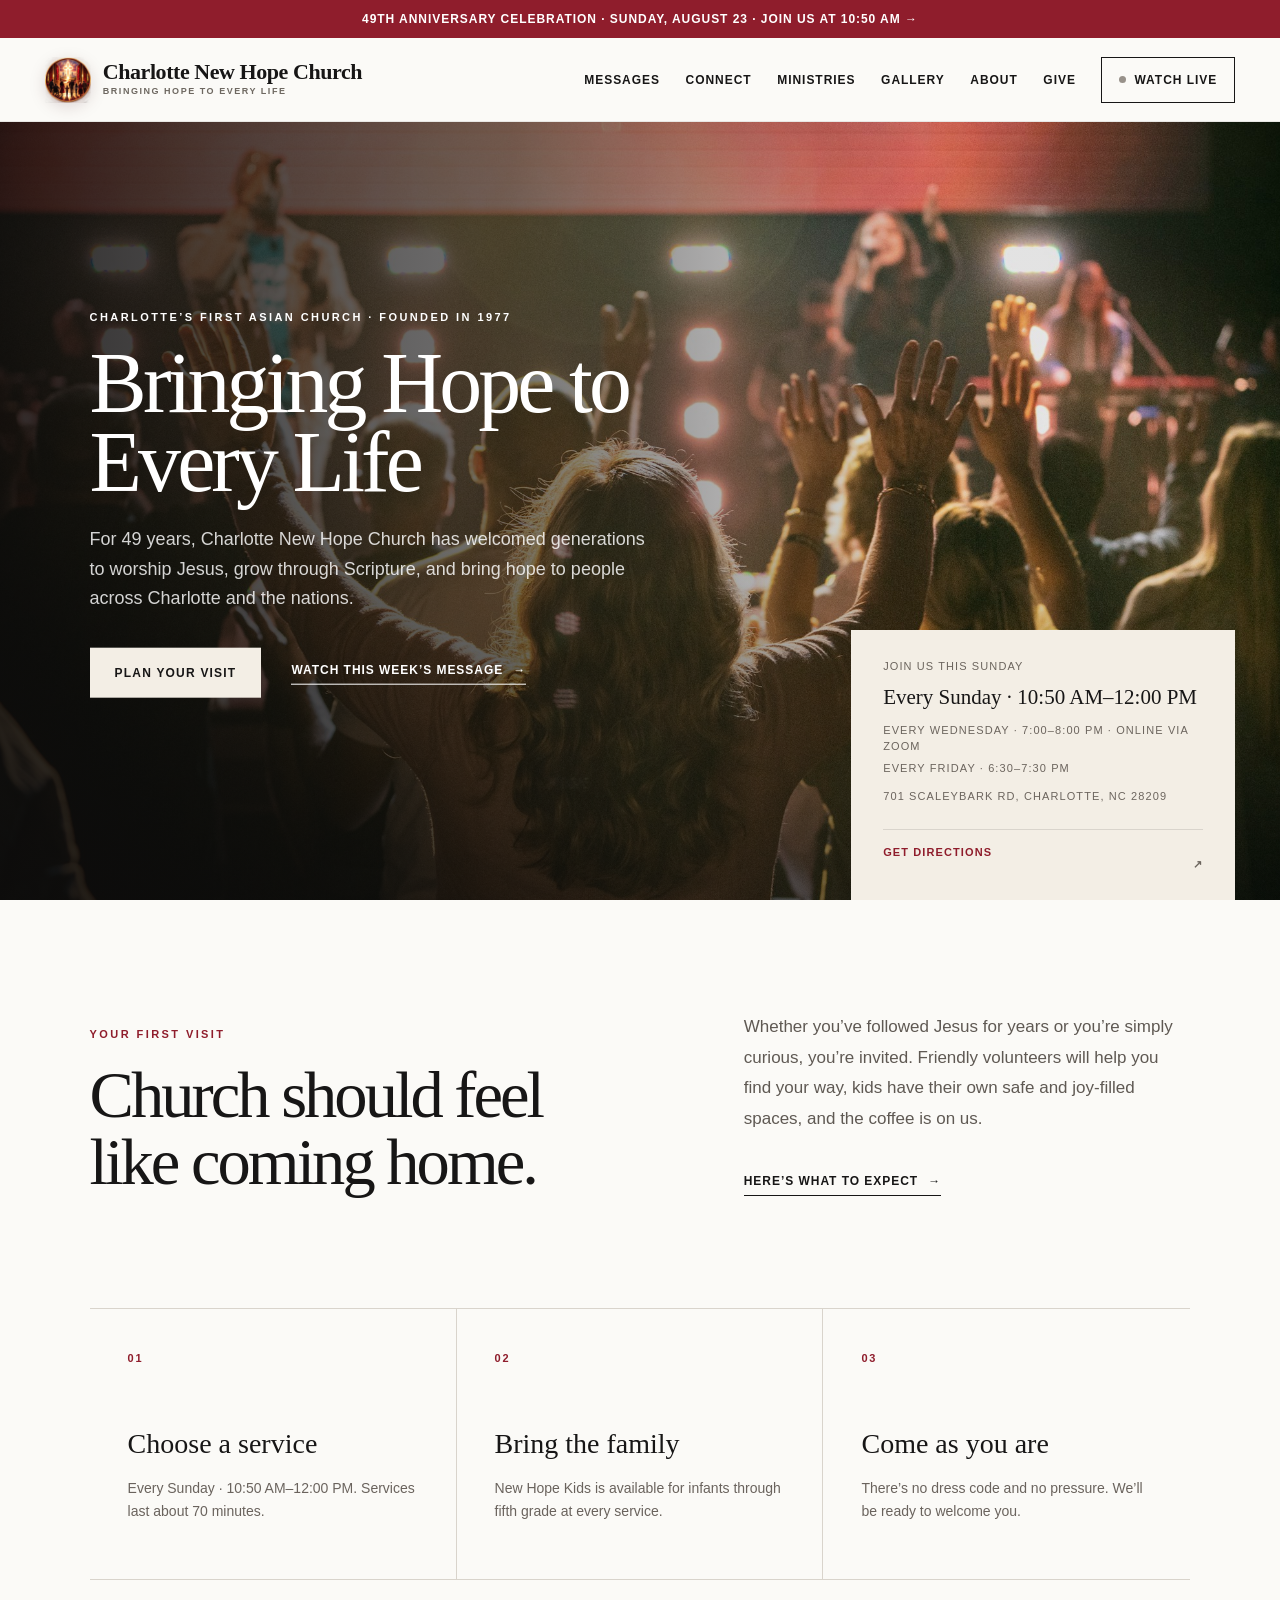
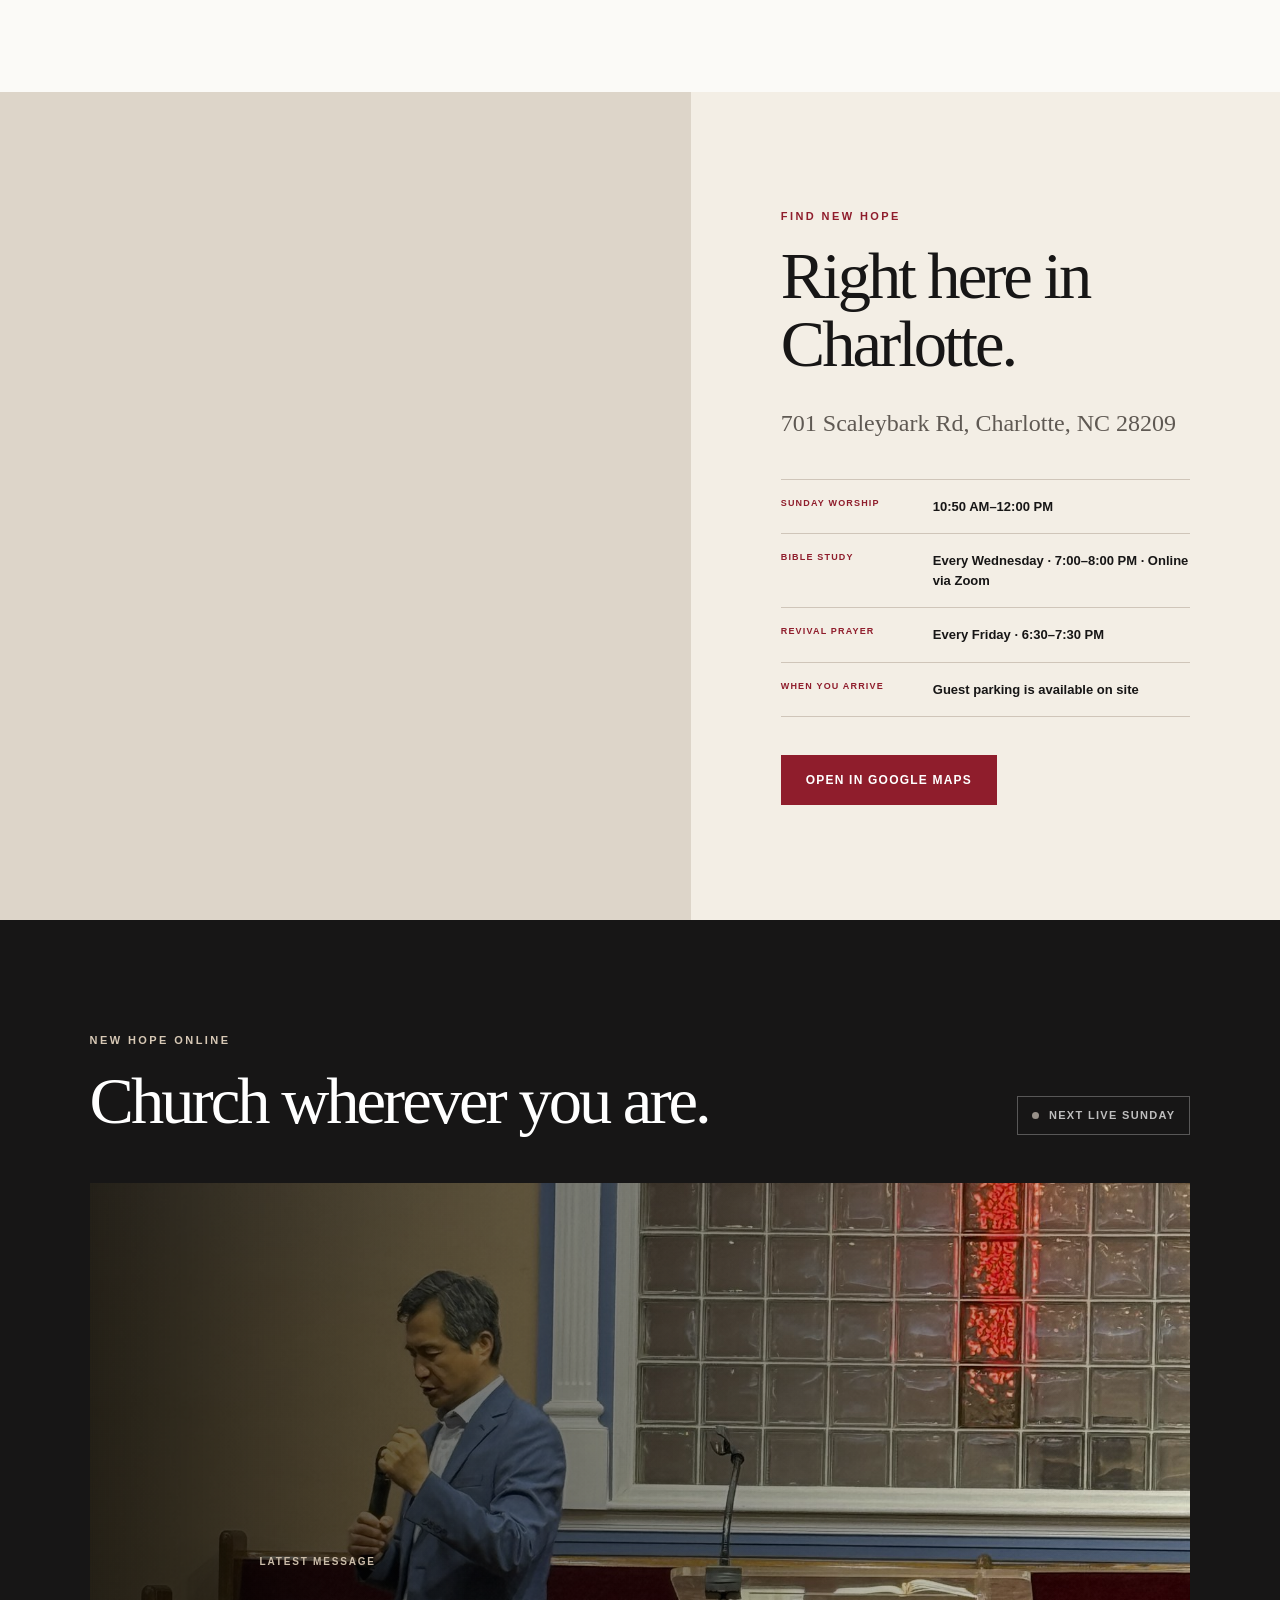
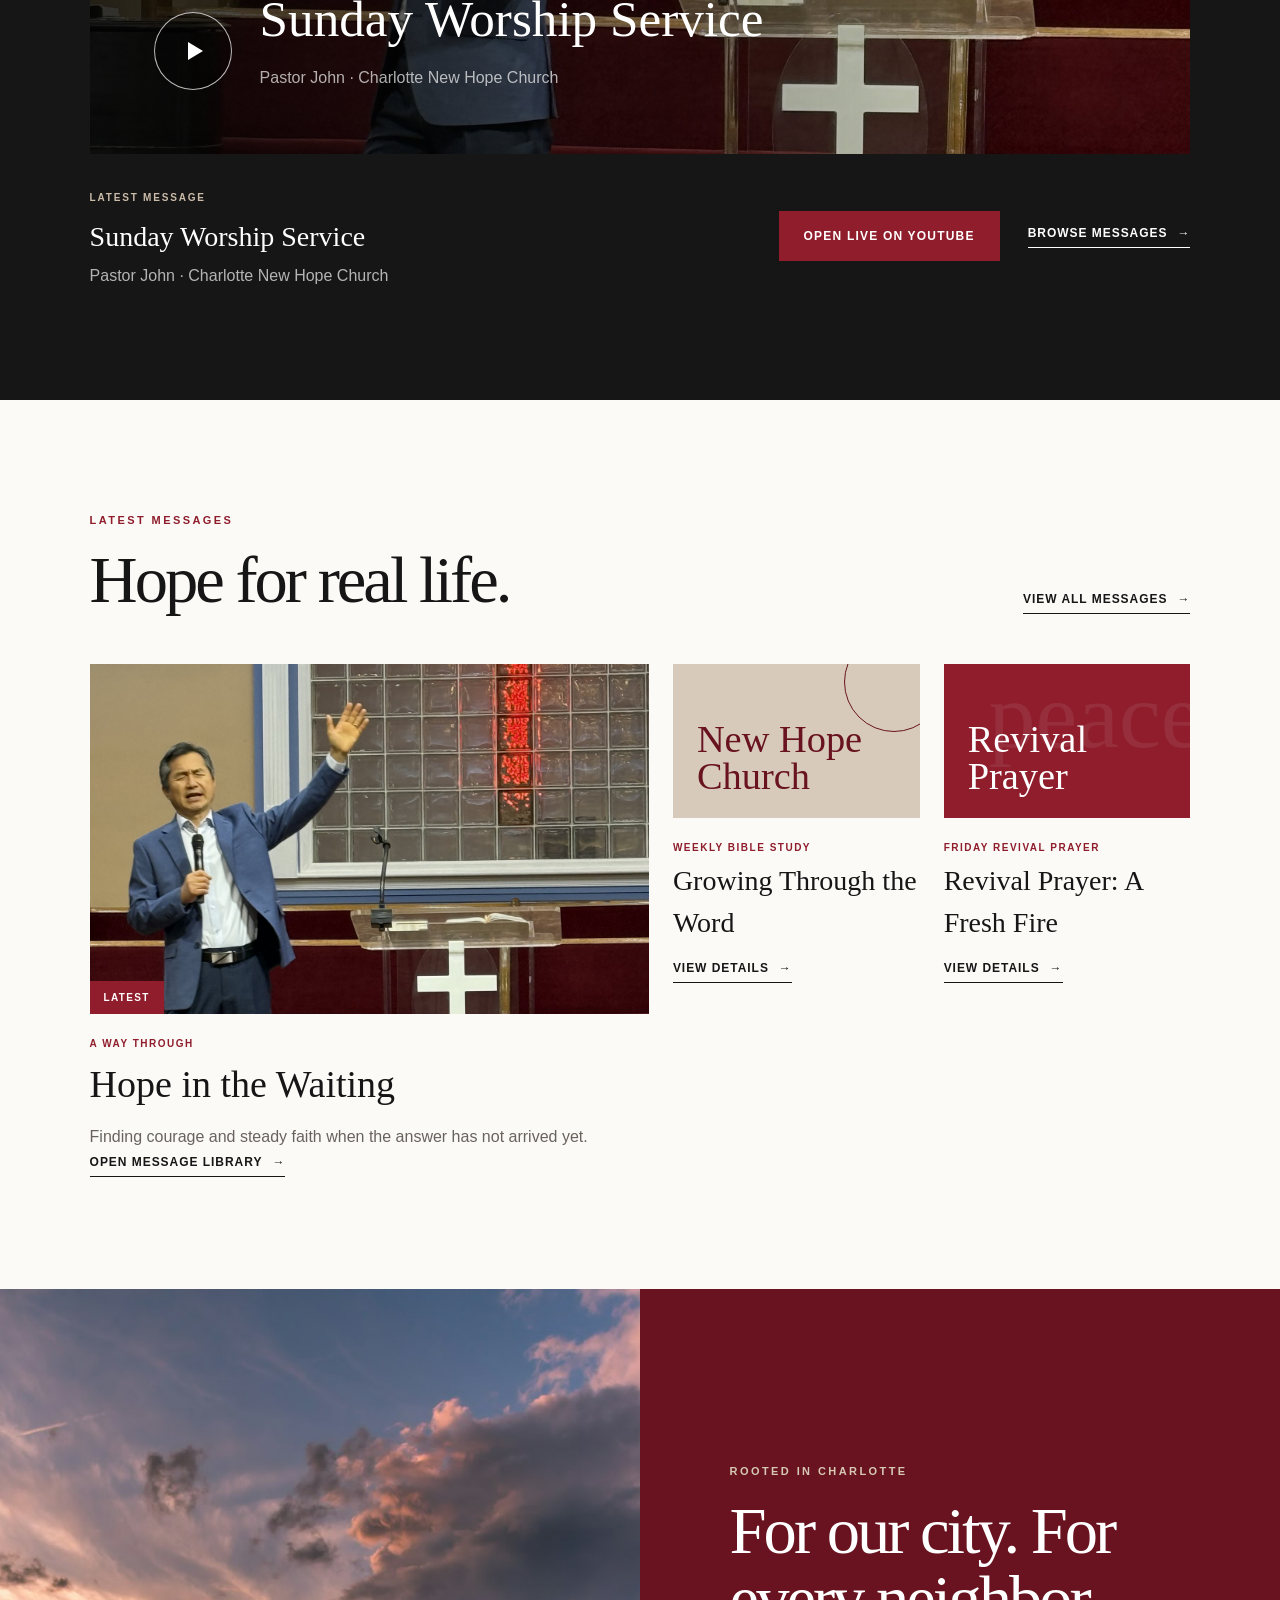
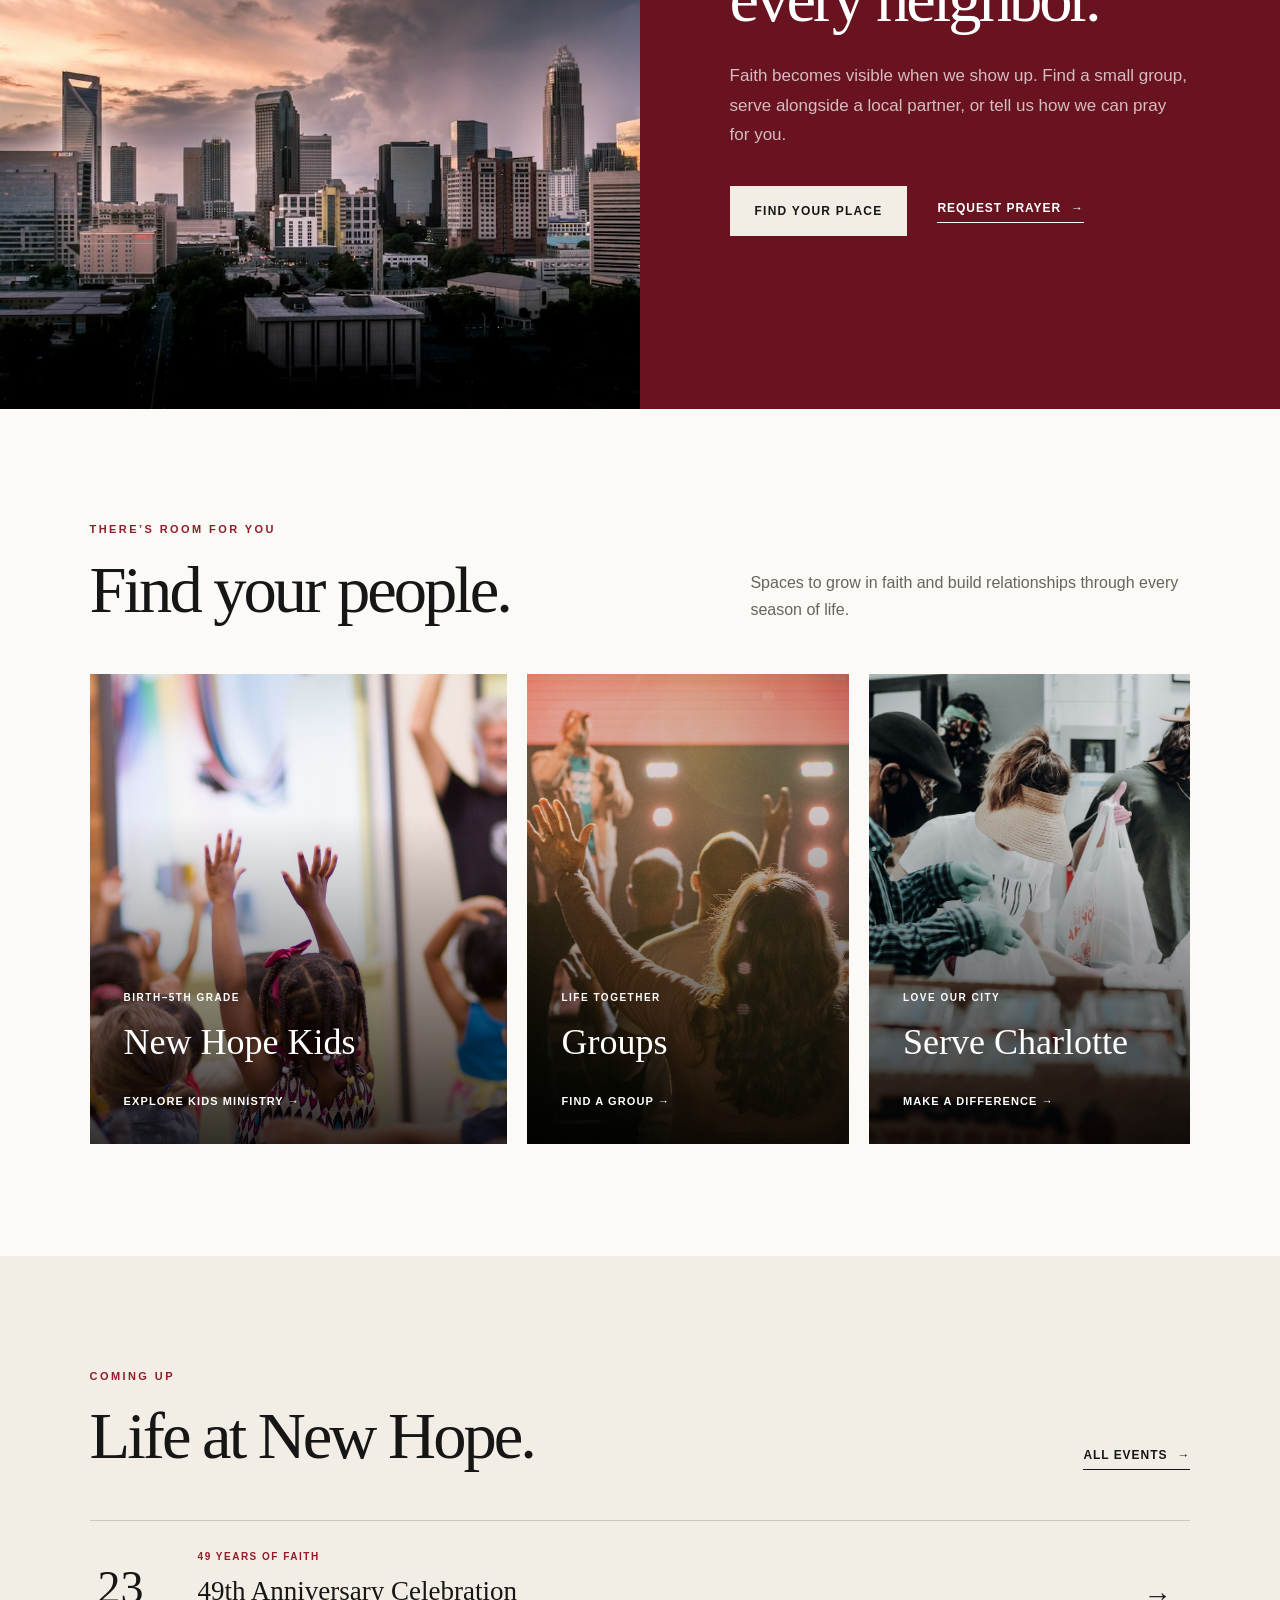
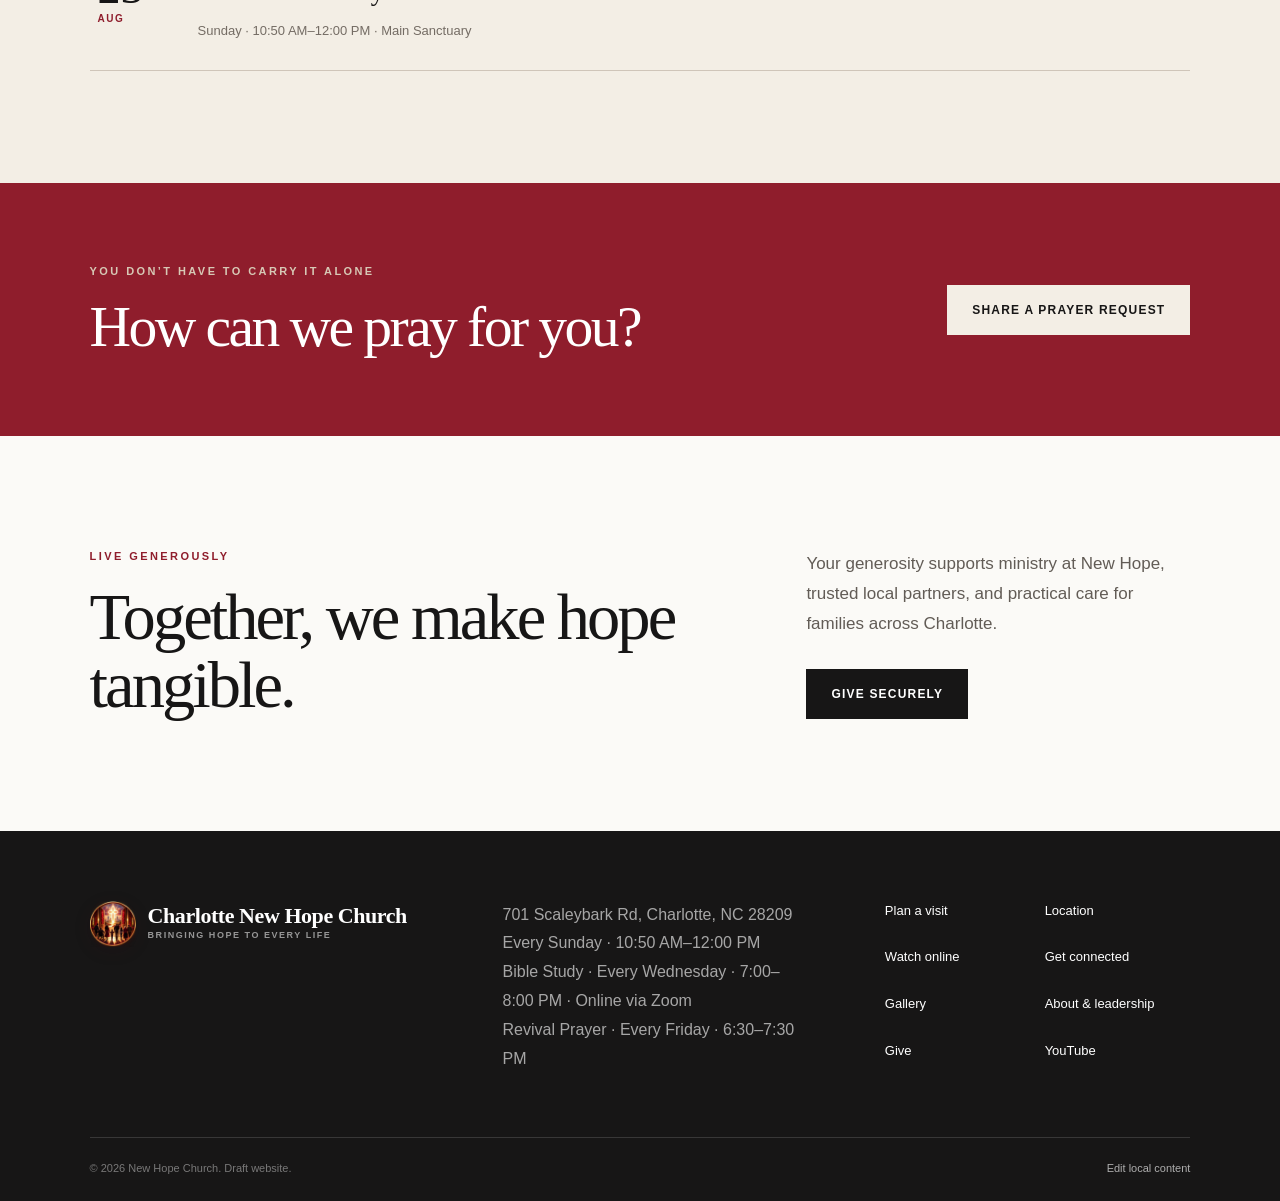
==== commit fbc3889c: "Publish hopeful church branding and favicon" ====
--- a/index.html
+++ b/index.html
@@ -1,4 +1,4 @@
-<!DOCTYPE html><html lang="en"><head><meta charSet="utf-8"/><meta name="viewport" content="width=device-width, initial-scale=1"/><link rel="stylesheet" href="/assets/index-Dg1sAQLD.css" data-rsc-css-href="/assets/index-Dg1sAQLD.css" data-precedence="vite-rsc/importer-resources"/><link rel="modulepreload" href="/assets/layout-segment-context-Fn_9A-1L.js" crossorigin=""/><link rel="modulepreload" href="/assets/rolldown-runtime-S-ySWqyJ.js" crossorigin=""/><link rel="modulepreload" href="/assets/index-Ci2mjHXd.js" crossorigin=""/><link rel="modulepreload" href="/assets/framework-CXnKph_e.js" crossorigin=""/><link rel="modulepreload" href="/assets/page-DNKbe8-Y.js" crossorigin=""/><link rel="modulepreload" href="/assets/portal-data-JRBCoNeW.js" crossorigin=""/><title>Charlotte New Hope Church | Charlotte’s First Asian Church</title><meta name="description" content="Founded in 1977, Charlotte New Hope Church is Charlotte’s first Asian church. Join Pastor John in person or watch online."/><meta property="og:title" content="Charlotte New Hope Church | Celebrating 49 Years"/><meta property="og:description" content="Charlotte’s first Asian church, founded in 1977. Join Pastor John in person or online."/><meta property="og:type" content="website"/><meta property="og:image" content="https://charlottenewhopechurch.org/og.png"/><meta property="og:image:width" content="1731"/><meta property="og:image:height" content="909"/><meta property="og:image:alt" content="Charlotte New Hope Church celebrating 49 years"/><meta name="twitter:card" content="summary_large_image"/><meta name="twitter:title" content="Charlotte New Hope Church | Celebrating 49 Years"/><meta name="twitter:description" content="Charlotte’s first Asian church, founded in 1977. Join Pastor John in person or online."/><meta name="twitter:image" content="https://charlottenewhopechurch.org/og.png"/><script>self.__VINEXT_RSC_PARAMS__={}</script><script>self.__VINEXT_RSC_NAV__={"pathname":"/","searchParams":[]}</script><link rel="modulepreload" href="/assets/index-Ci2mjHXd.js" />
+<!DOCTYPE html><html lang="en"><head><meta charSet="utf-8"/><meta name="viewport" content="width=device-width, initial-scale=1"/><link rel="preload" as="image" href="/new-hope-logo.png"/><link rel="stylesheet" href="/assets/index-VtvI8RhD.css" data-rsc-css-href="/assets/index-VtvI8RhD.css" data-precedence="vite-rsc/importer-resources"/><title>Charlotte New Hope Church | Bringing Hope to Every Life</title><meta name="description" content="Charlotte’s first Asian church, founded in 1977. Join Pastor John as we bring the hope of Jesus to every life."/><meta property="og:title" content="Charlotte New Hope Church | Bringing Hope to Every Life"/><meta property="og:description" content="Charlotte’s first Asian church, bringing the hope of Jesus to every life."/><meta property="og:type" content="website"/><meta property="og:image" content="https://charlottenewhopechurch.org/og.png"/><meta property="og:image:width" content="1200"/><meta property="og:image:height" content="630"/><meta property="og:image:alt" content="Charlotte New Hope Church — Bringing Hope to Every Life"/><meta name="twitter:card" content="summary_large_image"/><meta name="twitter:title" content="Charlotte New Hope Church | Bringing Hope to Every Life"/><meta name="twitter:description" content="Charlotte’s first Asian church, bringing the hope of Jesus to every life."/><meta name="twitter:image" content="https://charlottenewhopechurch.org/og.png"/><link rel="shortcut icon" href="https://charlottenewhopechurch.org/new-hope-favicon.png"/><link rel="icon" href="https://charlottenewhopechurch.org/new-hope-favicon.png" sizes="512x512" type="image/png"/><link rel="apple-touch-icon" href="https://charlottenewhopechurch.org/apple-touch-icon.png" sizes="180x180" type="image/png"/>
 <style data-vinext-fonts>/* cyrillic-ext */
 @font-face {
   font-family: 'Geist';
@@ -49,4 +49,17 @@
 
 .__variable_geist_1uh2qme { --font-geist: 'Geist', sans-serif; }
 </style>
-</head><body class="__variable_geist_1uh2qme"><main><a class="skip-link" href="#main-content">Skip to content</a><div class="announcement"><a href="/events">49th Anniversary Celebration · Sunday, August 23 · Join us at 10:50 AM<!-- --> <span aria-hidden="true">→</span></a><button aria-label="Edit this local website draft">Edit draft</button></div><header class="site-header"><a class="brand" href="#home" aria-label="New Hope Church home"><span class="brand-mark" aria-hidden="true"><i></i></span><span><b>Charlotte New Hope Church</b><small>Charlotte, NC</small></span></a><button class="menu-button" aria-expanded="false" aria-controls="main-navigation"><span>Menu</span></button><nav id="main-navigation" class="" aria-label="Main navigation"><a href="/messages">Messages</a><a href="/connect">Connect</a><a href="/ministries">Ministries</a><a href="/gallery">Gallery</a><a href="/about">About</a><a href="/give">Give</a><a class="nav-live" href="#live"><span class="live-dot"></span>Watch Live</a></nav></header><div id="main-content"><section id="home" class="hero"><div class="hero-image" role="img" aria-label="A congregation worshipping together"></div><div class="hero-shade"></div><div class="hero-copy"><p class="eyebrow">Founded in 1977 · 49 years of faith</p><h1>Charlotte’s First Asian Church—Celebrating 49 Years</h1><p>For 49 years, Charlotte New Hope Church has welcomed generations to worship Jesus, grow through Scripture, and share hope across Charlotte and the nations.</p><div class="hero-actions"><a class="button button-light" href="#new">Plan your visit</a><a class="text-link light-link" href="#live">Watch this week’s message <span>→</span></a></div></div><div class="service-card"><p>Join us this Sunday</p><strong>Every Sunday · 10:50 AM–12:00 PM</strong><span>Every Wednesday · 7:00–8:00 PM · Online via Zoom</span><span>Every Friday · 6:30–7:30 PM</span><span>701 Scaleybark Rd, Charlotte, NC 28209</span><a href="https://www.google.com/maps/dir/?api=1&amp;destination=701%20Scaleybark%20Rd%2C%20Charlotte%2C%20NC%2028209" target="_blank" rel="noreferrer">Get directions <span aria-hidden="true">↗</span></a></div></section><section id="new" class="welcome section-pad"><div class="section-intro"><p class="eyebrow red">Your first visit</p><h2>Church should feel like coming home.</h2></div><div class="welcome-copy"><p>Whether you’ve followed Jesus for years or you’re simply curious, you’re invited. Friendly volunteers will help you find your way, kids have their own safe and joy-filled spaces, and the coffee is on us.</p><a class="text-link" href="#visit-details">Here’s what to expect <span>→</span></a></div></section><section id="visit-details" class="visit-grid"><article><span class="step-number">01</span><h3>Choose a service</h3><p>Every Sunday · 10:50 AM–12:00 PM<!-- -->. Services last about 70 minutes.</p></article><article><span class="step-number">02</span><h3>Bring the family</h3><p>New Hope Kids is available for infants through fifth grade at every service.</p></article><article><span class="step-number">03</span><h3>Come as you are</h3><p>There’s no dress code and no pressure. We’ll be ready to welcome you.</p></article></section><section id="location" class="location-section"><div class="map-shell"><iframe src="https://www.google.com/maps?q=701%20Scaleybark%20Rd%2C%20Charlotte%2C%20NC%2028209&amp;output=embed" title="Google Maps location for Charlotte New Hope Church" loading="lazy" referrerPolicy="no-referrer-when-downgrade" allowFullScreen=""></iframe></div><div class="location-copy"><p class="eyebrow red">Find New Hope</p><h2>Right here in Charlotte.</h2><address>701 Scaleybark Rd, Charlotte, NC 28209</address><div class="location-details"><div><small>Sunday worship</small><strong>10:50 AM–12:00 PM</strong></div><div><small>Bible study</small><strong>Every Wednesday · 7:00–8:00 PM · Online via Zoom</strong></div><div><small>Revival prayer</small><strong>Every Friday · 6:30–7:30 PM</strong></div><div><small>When you arrive</small><strong>Guest parking is available on site</strong></div></div><a class="button button-red" href="https://www.google.com/maps/dir/?api=1&amp;destination=701%20Scaleybark%20Rd%2C%20Charlotte%2C%20NC%2028209" target="_blank" rel="noreferrer">Open in Google Maps</a></div></section><section id="live" class="live-section section-pad"><div class="live-heading"><div><p class="eyebrow cream">New Hope Online</p><h2>Church wherever you are.</h2></div><div class="live-status"><span class="live-dot"></span>Next live Sunday</div></div><div class="player-shell"><div class="player-placeholder"><div class="play-button" aria-hidden="true"><span></span></div><div><small>Latest message</small><h3>Sunday Worship Service</h3><p>Pastor John · Charlotte New Hope Church</p></div></div></div><div class="live-meta"><div><small>Latest message</small><h3>Sunday Worship Service</h3><p>Pastor John · Charlotte New Hope Church</p></div><div class="live-actions"><a class="button button-red" href="https://www.youtube.com/@CharlotteNewHopeChurch/live" target="_blank" rel="noreferrer">Open live on YouTube</a><a class="text-link" href="/messages">Browse messages <span>→</span></a></div></div></section><section id="messages" class="messages section-pad"><div class="section-heading-row"><div><p class="eyebrow red">Latest messages</p><h2>Hope for real life.</h2></div><a class="text-link" href="/messages">View all messages <span>→</span></a></div><div class="message-grid"><article class="featured-message"><div class="message-image sermon-image"><span>Latest</span></div><div><p class="message-series">A Way Through</p><h3>Hope in the Waiting</h3><p>Finding courage and steady faith when the answer has not arrived yet.</p><a class="text-link" href="/messages">Open message library <span>→</span></a></div></article><article><div class="message-art art-one"><span>New Hope Church</span></div><p class="message-series">Weekly Bible Study</p><h3>Growing Through the Word</h3><a class="text-link" href="/messages">View details <span>→</span></a></article><article><div class="message-art art-two"><span>Revival Prayer</span></div><p class="message-series">Friday Revival Prayer</p><h3>Revival Prayer: A Fresh Fire</h3><a class="text-link" href="/messages">View details <span>→</span></a></article></div></section><section id="connect" class="connect-banner"><div class="charlotte-image" role="img" aria-label="Charlotte, North Carolina skyline at sunset"></div><div class="connect-copy"><p class="eyebrow cream">Rooted in Charlotte</p><h2>For our city. For every neighbor.</h2><p>Faith becomes visible when we show up. Find a small group, serve alongside a local partner, or tell us how we can pray for you.</p><div><a class="button button-light" href="/connect">Find your place</a><a class="text-link light-link" href="#prayer">Request prayer <span>→</span></a></div></div></section><section id="ministries" class="ministries section-pad"><div class="section-heading-row"><div><p class="eyebrow red">There’s room for you</p><h2>Find your people.</h2></div><p>Spaces to grow in faith and build relationships through every season of life.</p></div><div class="ministry-grid"><a class="ministry-card kids-card" href="/ministries#kids"><span>Birth–5th grade</span><h3>New Hope Kids</h3><b>Explore kids ministry →</b></a><a class="ministry-card groups-card" href="/ministries#groups"><span>Life together</span><h3>Groups</h3><b>Find a group →</b></a><a class="ministry-card serve-card" href="/ministries#missions"><span>Love our city</span><h3>Serve Charlotte</h3><b>Make a difference →</b></a></div></section><section id="events" class="events section-pad"><div class="section-heading-row"><div><p class="eyebrow red">Coming up</p><h2>Life at New Hope.</h2></div><a class="text-link" href="/events">All events <span>→</span></a></div><div class="event-list anniversary-event-list"><article><div class="event-date"><strong>23</strong><span>Aug</span></div><div><p>49 years of faith</p><h3>49th Anniversary Celebration</h3><span>Sunday · 10:50 AM–12:00 PM · Main Sanctuary</span></div><a href="/events" aria-label="View the 49th Anniversary Celebration">→</a></article></div></section><section id="prayer" class="prayer-section"><div><p class="eyebrow cream">You don’t have to carry it alone</p><h2>How can we pray for you?</h2></div><a class="button button-light" href="mailto:prayer@newhopecharlotte.org">Share a prayer request</a></section><section id="give" class="give-section section-pad"><div><p class="eyebrow red">Live generously</p><h2>Together, we make hope tangible.</h2></div><div><p>Your generosity supports ministry at New Hope, trusted local partners, and practical care for families across Charlotte.</p><a class="button button-dark" href="/give">Give securely</a></div></section></div><footer><div class="footer-top"><a class="brand footer-brand" href="#home"><span class="brand-mark light-mark" aria-hidden="true"><i></i></span><span><b>Charlotte New Hope Church</b><small>Charlotte, NC</small></span></a><p>701 Scaleybark Rd, Charlotte, NC 28209<br/>Every Sunday · 10:50 AM–12:00 PM<br/>Bible Study · <!-- -->Every Wednesday · 7:00–8:00 PM · Online via Zoom<br/>Revival Prayer · <!-- -->Every Friday · 6:30–7:30 PM</p><div class="footer-links"><a href="#new">Plan a visit</a><a href="#location">Location</a><a href="#live">Watch online</a><a href="/connect">Get connected</a><a href="/gallery">Gallery</a><a href="/about">About &amp; leadership</a><a href="/give">Give</a><a href="https://www.youtube.com/@CharlotteNewHopeChurch" target="_blank" rel="noreferrer">YouTube</a><a href="/studio">Content Studio</a></div></div><div class="footer-bottom"><span>© 2026 New Hope Church. Draft website.</span><button>Edit local content</button></div></footer></main><script id="_R_">import("/assets/index-Ci2mjHXd.js")</script></body></html><script>self.__VINEXT_RSC_CHUNKS__=self.__VINEXT_RSC_CHUNKS__||[];self.__VINEXT_RSC_CHUNKS__.push("2:I[\"8c0f216c4604\",[],\"Children\",1]\n3:I[\"15c18cfaeeff\",[],\"LayoutSegmentProvider\",1]\n4:I[\"8c0f216c4604\",[],\"Slot\",1]\n5:I[\"593f344dc510\",[],\"RedirectBoundary\",1]\n:HL[\"/assets/index-Dg1sAQLD.css\",\"style\"]\n")</script><script>self.__VINEXT_RSC_CHUNKS__=self.__VINEXT_RSC_CHUNKS__||[];self.__VINEXT_RSC_CHUNKS__.push("0:{\"__route\":\"route:/\",\"__interceptionContext\":null,\"__layoutIds\":[\"layout:/\"],\"__rootLayout\":\"/\",\"page:/\":\"$L1\",\"layout:/\":[[[[\"$\",\"link\",\"css:/assets/index-Dg1sAQLD.css\",{\"rel\":\"stylesheet\",\"precedence\":\"vite-rsc/importer-resources\",\"href\":\"/assets/index-Dg1sAQLD.css\",\"data-rsc-css-href\":\"/assets/index-Dg1sAQLD.css\"}],\"$undefined\"],[\"$\",\"html\",null,{\"lang\":\"en\",\"children\":[\"$\",\"body\",null,{\"className\":\"__variable_geist_1uh2qme\",\"children\":[\"$\",\"$L2\",null,{}]}]}]],null],\"route:/\":[[[\"$\",\"meta\",null,{\"charSet\":\"utf-8\"}],[[\"$\",\"title\",\"0\",{\"children\":\"Charlotte New Hope Church | Charlotte’s First Asian Church\"}],[\"$\",\"meta\",\"1\",{\"name\":\"description\",\"content\":\"Founded in 1977, Charlotte New Hope Church is Charlotte’s first Asian church. Join Pastor John in person or watch online.\"}],[\"$\",\"meta\",\"2\",{\"property\":\"og:title\",\"content\":\"Charlotte New Hope Church | Celebrating 49 Years\"}],[\"$\",\"meta\",\"3\",{\"property\":\"og:description\",\"content\":\"Charlotte’s first Asian church, founded in 1977. Join Pastor John in person or online.\"}],[\"$\",\"meta\",\"4\",{\"property\":\"og:type\",\"content\":\"website\"}],[\"$\",\"meta\",\"5\",{\"property\":\"og:image\",\"content\":\"https://charlottenewhopechurch.org/og.png\"}],[\"$\",\"meta\",\"6\",{\"property\":\"og:image:width\",\"content\":\"1731\"}],[\"$\",\"meta\",\"7\",{\"property\":\"og:image:height\",\"content\":\"909\"}],[\"$\",\"meta\",\"8\",{\"property\":\"og:image:alt\",\"content\":\"Charlotte New Hope Church celebrating 49 years\"}],[\"$\",\"meta\",\"9\",{\"name\":\"twitter:card\",\"content\":\"summary_large_image\"}],[\"$\",\"meta\",\"10\",{\"name\":\"twitter:title\",\"content\":\"Charlotte New Hope Church | Celebrating 49 Years\"}],[\"$\",\"meta\",\"11\",{\"name\":\"twitter:description\",\"content\":\"Charlotte’s first Asian church, founded in 1977. Join Pastor John in person or online.\"}],[\"$\",\"meta\",\"12\",{\"name\":\"twitter:image\",\"content\":\"https://charlottenewhopechurch.org/og.png\"}]],[[\"$\",\"meta\",\"0\",{\"name\":\"viewport\",\"content\":\"width=device-width, initial-scale=1\"}]]],[\"$\",\"$L3\",null,{\"segmentMap\":{\"children\":[]},\"children\":[\"$\",\"$L4\",null,{\"id\":\"layout:/\",\"parallelSlots\":\"$undefined\",\"children\":[\"$\",\"$L5\",null,{\"children\":[\"$\",\"$L3\",null,{\"segmentMap\":{\"children\":[]},\"children\":[\"$\",\"$L4\",null,{\"id\":\"page:/\"}]}]}]}]}]],\"__layoutFlags\":{\"layout:/\":\"s\"},\"__artifactCompatibility\":{\"schemaVersion\":1,\"graphVersion\":\"app-route-graph:4uhn5s1wvoptc\",\"deploymentVersion\":\"f7186dab-2fa6-4e05-937c-4f540efb2837\",\"appElementsSchemaVersion\":1,\"rscPayloadSchemaVersion\":1,\"rootBoundaryId\":\"/\",\"renderEpoch\":null}}\n")</script><script>self.__VINEXT_RSC_CHUNKS__=self.__VINEXT_RSC_CHUNKS__||[];self.__VINEXT_RSC_CHUNKS__.push("6:I[\"6efdf509a785\",[],\"default\",1]\n1:[\"$\",\"$L6\",null,{\"params\":\"$@7\",\"searchParams\":\"$@8\"}]\n")</script><script>self.__VINEXT_RSC_CHUNKS__=self.__VINEXT_RSC_CHUNKS__||[];self.__VINEXT_RSC_CHUNKS__.push("7:{}\n8:{}\n")</script><script>self.__VINEXT_RSC_DONE__=true</script>+</head><body class="__variable_geist_1uh2qme"><main><a class="skip-link" href="#main-content">Skip to content</a><div class="announcement"><a href="/events">49th Anniversary Celebration · Sunday, August 23 · Join us at 10:50 AM<!-- --> <span aria-hidden="true">→</span></a></div><header class="site-header"><a class="brand" href="#home" aria-label="New Hope Church home"><img class="brand-logo" src="/new-hope-logo.png" alt="" aria-hidden="true"/><span><b>Charlotte New Hope Church</b><small>Bringing Hope to Every Life</small></span></a><button class="menu-button" aria-expanded="false" aria-controls="main-navigation"><span>Menu</span></button><nav id="main-navigation" class="" aria-label="Main navigation"><a href="/messages">Messages</a><a href="/connect">Connect</a><a href="/ministries">Ministries</a><a href="/gallery">Gallery</a><a href="/about">About</a><a href="/give">Give</a><a class="nav-live" href="#live"><span class="live-dot"></span>Watch Live</a></nav></header><div id="main-content"><section id="home" class="hero"><div class="hero-image" role="img" aria-label="A congregation worshipping together"></div><div class="hero-shade"></div><div class="hero-copy"><p class="eyebrow">Charlotte’s First Asian Church · Founded in 1977</p><h1>Bringing Hope to Every Life</h1><p>For 49 years, Charlotte New Hope Church has welcomed generations to worship Jesus, grow through Scripture, and bring hope to people across Charlotte and the nations.</p><div class="hero-actions"><a class="button button-light" href="#new">Plan your visit</a><a class="text-link light-link" href="#live">Watch this week’s message <span>→</span></a></div></div><div class="service-card"><p>Join us this Sunday</p><strong>Every Sunday · 10:50 AM–12:00 PM</strong><span>Every Wednesday · 7:00–8:00 PM · Online via Zoom</span><span>Every Friday · 6:30–7:30 PM</span><span>701 Scaleybark Rd, Charlotte, NC 28209</span><a href="https://www.google.com/maps/dir/?api=1&amp;destination=701%20Scaleybark%20Rd%2C%20Charlotte%2C%20NC%2028209" target="_blank" rel="noreferrer">Get directions <span aria-hidden="true">↗</span></a></div></section><section id="new" class="welcome section-pad"><div class="section-intro"><p class="eyebrow red">Your first visit</p><h2>Church should feel like coming home.</h2></div><div class="welcome-copy"><p>Whether you’ve followed Jesus for years or you’re simply curious, you’re invited. Friendly volunteers will help you find your way, kids have their own safe and joy-filled spaces, and the coffee is on us.</p><a class="text-link" href="#visit-details">Here’s what to expect <span>→</span></a></div></section><section id="visit-details" class="visit-grid"><article><span class="step-number">01</span><h3>Choose a service</h3><p>Every Sunday · 10:50 AM–12:00 PM<!-- -->. Services last about 70 minutes.</p></article><article><span class="step-number">02</span><h3>Bring the family</h3><p>New Hope Kids is available for infants through fifth grade at every service.</p></article><article><span class="step-number">03</span><h3>Come as you are</h3><p>There’s no dress code and no pressure. We’ll be ready to welcome you.</p></article></section><section id="location" class="location-section"><div class="map-shell"><iframe src="https://www.google.com/maps?q=701%20Scaleybark%20Rd%2C%20Charlotte%2C%20NC%2028209&amp;output=embed" title="Google Maps location for Charlotte New Hope Church" loading="lazy" referrerPolicy="no-referrer-when-downgrade" allowFullScreen=""></iframe></div><div class="location-copy"><p class="eyebrow red">Find New Hope</p><h2>Right here in Charlotte.</h2><address>701 Scaleybark Rd, Charlotte, NC 28209</address><div class="location-details"><div><small>Sunday worship</small><strong>10:50 AM–12:00 PM</strong></div><div><small>Bible study</small><strong>Every Wednesday · 7:00–8:00 PM · Online via Zoom</strong></div><div><small>Revival prayer</small><strong>Every Friday · 6:30–7:30 PM</strong></div><div><small>When you arrive</small><strong>Guest parking is available on site</strong></div></div><a class="button button-red" href="https://www.google.com/maps/dir/?api=1&amp;destination=701%20Scaleybark%20Rd%2C%20Charlotte%2C%20NC%2028209" target="_blank" rel="noreferrer">Open in Google Maps</a></div></section><section id="live" class="live-section section-pad"><div class="live-heading"><div><p class="eyebrow cream">New Hope Online</p><h2>Church wherever you are.</h2></div><div class="live-status"><span class="live-dot"></span>Next live Sunday</div></div><div class="player-shell"><div class="player-placeholder"><div class="play-button" aria-hidden="true"><span></span></div><div><small>Latest message</small><h3>Sunday Worship Service</h3><p>Pastor John · Charlotte New Hope Church</p></div></div></div><div class="live-meta"><div><small>Latest message</small><h3>Sunday Worship Service</h3><p>Pastor John · Charlotte New Hope Church</p></div><div class="live-actions"><a class="button button-red" href="https://www.youtube.com/@CharlotteNewHopeChurch/live" target="_blank" rel="noreferrer">Open live on YouTube</a><a class="text-link" href="/messages">Browse messages <span>→</span></a></div></div></section><section id="messages" class="messages section-pad"><div class="section-heading-row"><div><p class="eyebrow red">Latest messages</p><h2>Hope for real life.</h2></div><a class="text-link" href="/messages">View all messages <span>→</span></a></div><div class="message-grid"><article class="featured-message"><div class="message-image sermon-image"><span>Latest</span></div><div><p class="message-series">A Way Through</p><h3>Hope in the Waiting</h3><p>Finding courage and steady faith when the answer has not arrived yet.</p><a class="text-link" href="/messages">Open message library <span>→</span></a></div></article><article><div class="message-art art-one"><span>New Hope Church</span></div><p class="message-series">Weekly Bible Study</p><h3>Growing Through the Word</h3><a class="text-link" href="/messages">View details <span>→</span></a></article><article><div class="message-art art-two"><span>Revival Prayer</span></div><p class="message-series">Friday Revival Prayer</p><h3>Revival Prayer: A Fresh Fire</h3><a class="text-link" href="/messages">View details <span>→</span></a></article></div></section><section id="connect" class="connect-banner"><div class="charlotte-image" role="img" aria-label="Charlotte, North Carolina skyline at sunset"></div><div class="connect-copy"><p class="eyebrow cream">Rooted in Charlotte</p><h2>For our city. For every neighbor.</h2><p>Faith becomes visible when we show up. Find a small group, serve alongside a local partner, or tell us how we can pray for you.</p><div><a class="button button-light" href="/connect">Find your place</a><a class="text-link light-link" href="#prayer">Request prayer <span>→</span></a></div></div></section><section id="ministries" class="ministries section-pad"><div class="section-heading-row"><div><p class="eyebrow red">There’s room for you</p><h2>Find your people.</h2></div><p>Spaces to grow in faith and build relationships through every season of life.</p></div><div class="ministry-grid"><a class="ministry-card kids-card" href="/ministries#kids"><span>Birth–5th grade</span><h3>New Hope Kids</h3><b>Explore kids ministry →</b></a><a class="ministry-card groups-card" href="/ministries#groups"><span>Life together</span><h3>Groups</h3><b>Find a group →</b></a><a class="ministry-card serve-card" href="/ministries#missions"><span>Love our city</span><h3>Serve Charlotte</h3><b>Make a difference →</b></a></div></section><section id="events" class="events section-pad"><div class="section-heading-row"><div><p class="eyebrow red">Coming up</p><h2>Life at New Hope.</h2></div><a class="text-link" href="/events">All events <span>→</span></a></div><div class="event-list anniversary-event-list"><article><div class="event-date"><strong>23</strong><span>Aug</span></div><div><p>49 years of faith</p><h3>49th Anniversary Celebration</h3><span>Sunday · 10:50 AM–12:00 PM · Main Sanctuary</span></div><a href="/events" aria-label="View the 49th Anniversary Celebration">→</a></article></div></section><section id="prayer" class="prayer-section"><div><p class="eyebrow cream">You don’t have to carry it alone</p><h2>How can we pray for you?</h2></div><a class="button button-light" href="mailto:prayer@newhopecharlotte.org">Share a prayer request</a></section><section id="give" class="give-section section-pad"><div><p class="eyebrow red">Live generously</p><h2>Together, we make hope tangible.</h2></div><div><p>Your generosity supports ministry at New Hope, trusted local partners, and practical care for families across Charlotte.</p><a class="button button-dark" href="/give">Give securely</a></div></section></div><footer><div class="footer-top"><a class="brand footer-brand" href="#home"><img class="brand-logo" src="/new-hope-logo.png" alt="" aria-hidden="true"/><span><b>Charlotte New Hope Church</b><small>Bringing Hope to Every Life</small></span></a><p>701 Scaleybark Rd, Charlotte, NC 28209<br/>Every Sunday · 10:50 AM–12:00 PM<br/>Bible Study · <!-- -->Every Wednesday · 7:00–8:00 PM · Online via Zoom<br/>Revival Prayer · <!-- -->Every Friday · 6:30–7:30 PM</p><div class="footer-links"><a href="#new">Plan a visit</a><a href="#location">Location</a><a href="#live">Watch online</a><a href="/connect">Get connected</a><a href="/gallery">Gallery</a><a href="/about">About &amp; leadership</a><a href="/give">Give</a><a href="https://www.youtube.com/@CharlotteNewHopeChurch" target="_blank" rel="noreferrer">YouTube</a></div></div><div class="footer-bottom"><span>© 2026 New Hope Church. Draft website.</span><button>Edit local content</button></div></footer></main>
+<script>
+document.addEventListener("click", function (event) {
+  var button = event.target.closest(".menu-button");
+  if (!button) return;
+  var nav = document.getElementById(button.getAttribute("aria-controls"));
+  if (!nav) return;
+  var open = nav.classList.toggle("nav-open");
+  button.setAttribute("aria-expanded", String(open));
+  var label = button.querySelector("span");
+  if (label) label.textContent = open ? "Close" : "Menu";
+});
+</script>
+</body></html>
--- a/assets/index-VtvI8RhD.css
+++ b/assets/index-VtvI8RhD.css
@@ -0,0 +1,2 @@
+/*! tailwindcss v4.2.1 | MIT License | https://tailwindcss.com */
+@layer properties{@supports (((-webkit-hyphens:none)) and (not (margin-trim:inline))) or ((-moz-orient:inline) and (not (color:rgb(from red r g b)))){*,:before,:after,::backdrop{--tw-blur:initial;--tw-brightness:initial;--tw-contrast:initial;--tw-grayscale:initial;--tw-hue-rotate:initial;--tw-invert:initial;--tw-opacity:initial;--tw-saturate:initial;--tw-sepia:initial;--tw-drop-shadow:initial;--tw-drop-shadow-color:initial;--tw-drop-shadow-alpha:100%;--tw-drop-shadow-size:initial}}}@layer theme{:root,:host{--font-sans:ui-sans-serif, system-ui, sans-serif, "Apple Color Emoji", "Segoe UI Emoji", "Segoe UI Symbol", "Noto Color Emoji";--font-mono:ui-monospace, SFMono-Regular, Menlo, Monaco, Consolas, "Liberation Mono", "Courier New", monospace;--spacing:.25rem;--default-font-family:var(--font-sans);--default-mono-font-family:var(--font-mono)}}@layer base{*,:after,:before,::backdrop{box-sizing:border-box;border:0 solid;margin:0;padding:0}::file-selector-button{box-sizing:border-box;border:0 solid;margin:0;padding:0}html,:host{-webkit-text-size-adjust:100%;tab-size:4;line-height:1.5;font-family:var(--default-font-family,ui-sans-serif, system-ui, sans-serif, "Apple Color Emoji", "Segoe UI Emoji", "Segoe UI Symbol", "Noto Color Emoji");font-feature-settings:var(--default-font-feature-settings,normal);font-variation-settings:var(--default-font-variation-settings,normal);-webkit-tap-highlight-color:transparent}hr{height:0;color:inherit;border-top-width:1px}abbr:where([title]){-webkit-text-decoration:underline dotted;text-decoration:underline dotted}h1,h2,h3,h4,h5,h6{font-size:inherit;font-weight:inherit}a{color:inherit;-webkit-text-decoration:inherit;-webkit-text-decoration:inherit;-webkit-text-decoration:inherit;-webkit-text-decoration:inherit;text-decoration:inherit}b,strong{font-weight:bolder}code,kbd,samp,pre{font-family:var(--default-mono-font-family,ui-monospace, SFMono-Regular, Menlo, Monaco, Consolas, "Liberation Mono", "Courier New", monospace);font-feature-settings:var(--default-mono-font-feature-settings,normal);font-variation-settings:var(--default-mono-font-variation-settings,normal);font-size:1em}small{font-size:80%}sub,sup{vertical-align:baseline;font-size:75%;line-height:0;position:relative}sub{bottom:-.25em}sup{top:-.5em}table{text-indent:0;border-color:inherit;border-collapse:collapse}:-moz-focusring{outline:auto}progress{vertical-align:baseline}summary{display:list-item}ol,ul,menu{list-style:none}img,svg,video,canvas,audio,iframe,embed,object{vertical-align:middle;display:block}img,video{max-width:100%;height:auto}button,input,select,optgroup,textarea{font:inherit;font-feature-settings:inherit;font-variation-settings:inherit;letter-spacing:inherit;color:inherit;opacity:1;background-color:#0000;border-radius:0}::file-selector-button{font:inherit;font-feature-settings:inherit;font-variation-settings:inherit;letter-spacing:inherit;color:inherit;opacity:1;background-color:#0000;border-radius:0}:where(select:is([multiple],[size])) optgroup{font-weight:bolder}:where(select:is([multiple],[size])) optgroup option{padding-inline-start:20px}::file-selector-button{margin-inline-end:4px}::placeholder{opacity:1}@supports (not ((-webkit-appearance:-apple-pay-button))) or (contain-intrinsic-size:1px){::placeholder{color:currentColor}@supports (color:color-mix(in lab, red, red)){::placeholder{color:color-mix(in oklab, currentcolor 50%, transparent)}}}textarea{resize:vertical}::-webkit-search-decoration{-webkit-appearance:none}::-webkit-date-and-time-value{min-height:1lh;text-align:inherit}::-webkit-datetime-edit{display:inline-flex}::-webkit-datetime-edit-fields-wrapper{padding:0}::-webkit-datetime-edit{padding-block:0}::-webkit-datetime-edit-year-field{padding-block:0}::-webkit-datetime-edit-month-field{padding-block:0}::-webkit-datetime-edit-day-field{padding-block:0}::-webkit-datetime-edit-hour-field{padding-block:0}::-webkit-datetime-edit-minute-field{padding-block:0}::-webkit-datetime-edit-second-field{padding-block:0}::-webkit-datetime-edit-millisecond-field{padding-block:0}::-webkit-datetime-edit-meridiem-field{padding-block:0}::-webkit-calendar-picker-indicator{line-height:1}:-moz-ui-invalid{box-shadow:none}button,input:where([type=button],[type=reset],[type=submit]){appearance:button}::file-selector-button{appearance:button}::-webkit-inner-spin-button{height:auto}::-webkit-outer-spin-button{height:auto}[hidden]:where(:not([hidden=until-found])){display:none!important}}@layer components;@layer utilities{.visible{visibility:visible}.relative{position:relative}.start{inset-inline-start:var(--spacing)}.table{display:table}.grow{flex-grow:1}.uppercase{text-transform:uppercase}.filter{filter:var(--tw-blur,) var(--tw-brightness,) var(--tw-contrast,) var(--tw-grayscale,) var(--tw-hue-rotate,) var(--tw-invert,) var(--tw-saturate,) var(--tw-sepia,) var(--tw-drop-shadow,)}}:root{--red:#8f1d2c;--red-dark:#68131f;--ink:#171616;--charcoal:#252222;--cream:#f3eee5;--paper:#fbfaf7;--sand:#d8cabb;--line:#d9d4cc;--white:#fff}*{box-sizing:border-box}html{scroll-behavior:smooth}body{background:var(--paper);color:var(--ink);font-family:var(--font-geist), Arial, sans-serif;margin:0}button,input{font:inherit}button,a{-webkit-tap-highlight-color:transparent}a{color:inherit;text-decoration:none}.skip-link{z-index:100;color:#111;background:#fff;padding:12px 16px;position:fixed;top:-100px;left:16px}.skip-link:focus{top:16px}.announcement{background:var(--red);min-height:38px;color:var(--white);letter-spacing:.08em;text-transform:uppercase;justify-content:center;align-items:center;padding:8px 3.5vw;font-size:12px;font-weight:700;display:flex;position:relative}.announcement a:hover{text-decoration:underline}.announcement button{color:#ffffffc7;text-transform:uppercase;cursor:pointer;background:0 0;border:0;padding:2px 0;font-size:11px;position:absolute;right:3.5vw}.announcement button:hover{color:#fff}.site-header{z-index:50;background:#fbfaf7fa;border-bottom:1px solid #00000014;justify-content:space-between;align-items:center;height:84px;padding:0 3.5vw;display:flex;position:sticky;top:0}.brand{align-items:center;gap:12px;display:inline-flex}.brand>span:last-child{flex-direction:column;gap:2px;display:flex}.brand b{letter-spacing:-.02em;font-family:Georgia,Times New Roman,serif;font-size:22px;font-weight:600;line-height:1}.brand small{color:#6e6861;letter-spacing:.17em;text-transform:uppercase;font-size:9px;font-weight:750}.brand-logo{object-fit:contain;filter:drop-shadow(0 4px 8px #32070e29);flex:0 0 46px;width:46px;height:46px;display:block}.brand-mark{background:var(--red);width:42px;height:42px;display:block;position:relative}.brand-mark:before,.brand-mark:after{content:"";background:var(--cream);position:absolute}.brand-mark:before{width:3px;height:24px;top:9px;left:19px}.brand-mark:after{width:15px;height:3px;top:15px;left:13px}.brand-mark i{border-bottom:1px solid #fff9;border-left:1px solid #fff9;width:14px;height:7px;position:absolute;bottom:6px;left:6px}.site-header nav{letter-spacing:.08em;text-transform:uppercase;align-items:center;gap:clamp(18px,2vw,34px);font-size:12px;font-weight:750;display:flex}.site-header nav>a:not(.nav-live){border-bottom:3px solid #0000;padding:31px 0 28px}.site-header nav>a:hover{border-bottom-color:var(--red)}.nav-live{border:1px solid var(--ink);align-items:center;gap:8px;padding:13px 17px;display:flex}.live-dot{background:#98918a;border-radius:50%;width:7px;height:7px;display:inline-block}.live-dot.active{background:#f34949;animation:1.8s ease-in-out infinite pulse;box-shadow:0 0 0 5px #f349492b}@keyframes pulse{50%{opacity:.5}}.menu-button{display:none}.hero{color:#fff;background:#26201f;height:760px;min-height:calc(100vh - 122px);max-height:860px;position:relative;overflow:hidden}.hero-image,.hero-shade{position:absolute;inset:0}.hero-image{background:url(/images/worship.jpg) 50% 45%/cover no-repeat;transform:scale(1.01)}.hero-shade{background:linear-gradient(90deg,#0e0c0cdb 0%,#0e0c0c94 40%,#0e0c0c1a 72%),linear-gradient(#0000 55%,#0e0c0c85)}.hero-copy{z-index:2;width:min(670px,54vw);position:absolute;top:50%;left:7vw;transform:translateY(-52%)}.eyebrow{letter-spacing:.22em;text-transform:uppercase;margin:0 0 18px;font-size:11px;font-weight:800}.eyebrow.red{color:var(--red)}.eyebrow.cream{color:#d7c8b5}.hero h1,.section-intro h2,.live-section h2,.messages h2,.connect-copy h2,.ministries h2,.events h2,.prayer-section h2,.give-section h2{letter-spacing:-.045em;font-family:Georgia,Times New Roman,serif;font-weight:400}.hero h1{max-width:650px;margin:0 0 22px;font-size:clamp(58px,6.7vw,105px);line-height:.93}.hero-copy>p:not(.eyebrow){color:#ffffffd1;max-width:570px;margin:0;font-size:18px;line-height:1.65}.hero-actions{align-items:center;gap:30px;margin-top:34px;display:flex}.button{letter-spacing:.1em;text-transform:uppercase;cursor:pointer;border:1px solid #0000;border-radius:0;justify-content:center;align-items:center;min-height:50px;padding:0 24px;font-size:12px;font-weight:800;transition:background .2s,color .2s,transform .2s;display:inline-flex}.button:hover{transform:translateY(-2px)}.button-light{background:var(--cream);color:var(--ink)}.button-light:hover{background:#fff}.button-red{background:var(--red);color:#fff}.button-red:hover{background:var(--red-dark)}.button-dark{background:var(--ink);color:#fff}.text-link{color:var(--ink);letter-spacing:.08em;text-transform:uppercase;border-bottom:1px solid;align-items:center;gap:10px;padding-bottom:5px;font-size:12px;font-weight:800;display:inline-flex}.text-link span{transition:transform .2s}.text-link:hover span{transform:translate(4px)}.light-link{color:#fff}.service-card{z-index:3;background:var(--cream);width:min(400px,30vw);color:var(--ink);flex-direction:column;padding:28px 32px;display:flex;position:absolute;bottom:0;right:3.5vw}.service-card p,.service-card span{color:#6c655e;letter-spacing:.1em;text-transform:uppercase;margin:0;font-size:11px}.service-card span+span{margin-top:5px}.service-card span:last-of-type{margin-top:12px}.service-card strong{margin:8px 0;font-family:Georgia,serif;font-size:21px;font-weight:500}.service-card a{border-top:1px solid var(--line);color:var(--red);letter-spacing:.1em;text-transform:uppercase;justify-content:space-between;margin-top:24px;padding-top:14px;font-size:11px;font-weight:800;display:flex}.section-pad{padding:112px 7vw}.welcome{grid-template-columns:1.05fr .85fr;align-items:end;gap:8vw;display:grid}.section-intro h2,.live-section h2,.messages h2,.connect-copy h2,.ministries h2,.events h2,.prayer-section h2,.give-section h2{margin:0;font-size:clamp(48px,5.2vw,78px);line-height:1.02}.welcome-copy{max-width:560px}.welcome-copy p{color:#5f5953;margin:0 0 34px;font-size:17px;line-height:1.8}.visit-grid{border-top:1px solid var(--line);border-bottom:1px solid var(--line);grid-template-columns:repeat(3,1fr);margin:0 7vw 112px;display:grid}.visit-grid article{border-right:1px solid var(--line);min-height:270px;padding:36px 38px}.visit-grid article:last-child{border-right:0}.step-number{color:var(--red);letter-spacing:.16em;font-size:11px;font-weight:800}.visit-grid h3{margin:54px 0 12px;font-family:Georgia,serif;font-size:28px;font-weight:400}.visit-grid p{color:#6a635d;margin:0;font-size:14px;line-height:1.65}.location-section{background:var(--cream);grid-template-columns:1.08fr .92fr;min-height:650px;display:grid}.map-shell{background:#ddd5c9;min-height:650px;overflow:hidden}.map-shell iframe{filter:saturate(.72)contrast(.96);border:0;width:100%;height:100%;min-height:650px;display:block}.location-copy{align-self:center;padding:9vw 7vw}.location-copy h2{letter-spacing:-.045em;max-width:560px;margin:0;font-family:Georgia,Times New Roman,serif;font-size:clamp(48px,5.2vw,78px);font-weight:400;line-height:1.02}.location-copy address{color:#5f5953;max-width:410px;margin:28px 0 38px;font-family:Georgia,Times New Roman,serif;font-size:24px;font-style:normal;line-height:1.45}.location-details{border-top:1px solid #cfc5b9;max-width:520px;margin-bottom:38px}.location-details>div{border-bottom:1px solid #cfc5b9;grid-template-columns:130px 1fr;gap:22px;padding:17px 0;display:grid}.location-details small{color:var(--red);letter-spacing:.13em;text-transform:uppercase;font-size:9px;font-weight:800}.location-details strong{font-size:13px;font-weight:650}.live-section{background:var(--ink);color:#fff}.live-heading{justify-content:space-between;align-items:end;margin-bottom:48px;display:flex}.live-status{color:#ffffffb8;letter-spacing:.12em;text-transform:uppercase;border:1px solid #ffffff47;align-items:center;gap:10px;padding:10px 14px;font-size:11px;font-weight:800;display:flex}.live-status.is-live{color:#fff;border-color:#f3494985}.player-shell{aspect-ratio:16/8.3;background:#060606;width:100%;overflow:hidden}.player-shell iframe{border:0;width:100%;height:100%}.player-placeholder{background:linear-gradient(90deg,#040404d1,#0404040a),url(/images/pastor-john-message-landscape.jpg) 50%/cover no-repeat;align-items:end;gap:28px;width:100%;height:100%;padding:clamp(30px,5vw,80px);display:flex}.play-button{background:#00000040;border:1px solid #ffffffb8;border-radius:50%;flex:0 0 78px;place-items:center;height:78px;display:grid}.play-button span{border-top:9px solid #0000;border-bottom:9px solid #0000;border-left:15px solid #fff;width:0;height:0;margin-left:5px}.player-placeholder small,.live-meta small{color:#cbbca9;letter-spacing:.18em;text-transform:uppercase;font-size:10px;font-weight:800}.player-placeholder h3{margin:9px 0 8px;font-family:Georgia,serif;font-size:clamp(32px,4vw,58px);font-weight:400}.player-placeholder p,.live-meta p{color:#ffffffad;margin:0}.live-meta{justify-content:space-between;align-items:center;padding-top:30px;display:flex}.live-meta h3{margin:8px 0 6px;font-family:Georgia,serif;font-size:28px;font-weight:400}.live-actions{align-items:center;gap:28px;display:flex}.live-actions .text-link{color:#fff}.section-heading-row{justify-content:space-between;align-items:end;gap:5vw;margin-bottom:50px;display:flex}.section-heading-row>p{color:#6a635d;max-width:440px;margin:0;line-height:1.7}.message-grid{grid-template-columns:1.7fr .75fr .75fr;gap:24px;display:grid}.featured-message{grid-row:span 2}.message-image,.message-art{aspect-ratio:16/10;margin-bottom:22px;position:relative;overflow:hidden}.sermon-image{background:url(/images/pastor-john-live-landscape.jpg) 50%/cover no-repeat}.message-image>span{background:var(--red);color:#fff;letter-spacing:.13em;text-transform:uppercase;padding:9px 14px;font-size:10px;font-weight:800;position:absolute;bottom:0;left:0}.message-art{align-items:end;padding:24px;font-family:Georgia,serif;font-size:clamp(28px,3vw,48px);line-height:.95;display:flex}.art-one{background:var(--sand);color:var(--red-dark)}.art-one:after{content:"";border:1px solid;border-radius:50%;width:100px;height:100px;position:absolute;top:-32px;right:-24px}.art-two{background:var(--red);color:#fff}.art-two:after{content:"peace";color:#ffffff14;font-family:Georgia,serif;font-size:94px;position:absolute;top:7px;right:-12px}.message-grid h3{margin:5px 0 11px;font-family:Georgia,serif;font-size:28px;font-weight:400}.featured-message h3{font-size:38px}.message-grid p:not(.message-series){color:#6a635d;line-height:1.6}.message-series{color:var(--red);letter-spacing:.15em;text-transform:uppercase;margin:0;font-size:10px;font-weight:800}.connect-banner{background:var(--red-dark);color:#fff;grid-template-columns:1fr 1fr;min-height:720px;display:grid}.charlotte-image{background:url(/images/charlotte.jpg) 50%/cover no-repeat;min-height:600px}.connect-copy{align-self:center;padding:9vw 7vw}.connect-copy p:not(.eyebrow){color:#ffffffb8;max-width:560px;margin:28px 0 36px;font-size:17px;line-height:1.75}.connect-copy>div{align-items:center;gap:30px;display:flex}.ministry-grid{grid-template-columns:1.3fr 1fr 1fr;gap:20px;display:grid}.ministry-card{color:#fff;background:#333;flex-direction:column;justify-content:end;min-height:470px;padding:34px;display:flex;position:relative;overflow:hidden}.ministry-card:before{content:"";background:linear-gradient(#00000005 30%,#000000c7);transition:background .2s;position:absolute;inset:0}.ministry-card:hover:before{background:linear-gradient(#00000005 26%,#68131fe6)}.kids-card{background:url(/images/kids.jpg) 50%/cover no-repeat}.groups-card{background:linear-gradient(135deg,#8f1d2c29,#00000047),url(/images/worship.jpg) 25%/cover no-repeat}.serve-card{background:url(/images/serve.jpg) 50%/cover no-repeat}.ministry-card span,.ministry-card h3,.ministry-card b{z-index:1;position:relative}.ministry-card span{letter-spacing:.15em;text-transform:uppercase;font-size:10px;font-weight:800}.ministry-card h3{margin:10px 0 24px;font-family:Georgia,serif;font-size:36px;font-weight:400}.ministry-card b{letter-spacing:.1em;text-transform:uppercase;font-size:11px}.events{background:var(--cream)}.event-list{border-top:1px solid #cfc5b9}.event-list article{border-bottom:1px solid #cfc5b9;grid-template-columns:100px 1fr 50px;align-items:center;min-height:150px;padding:24px 8px;display:grid}.event-date{flex-direction:column;display:flex}.event-date strong{font-family:Georgia,serif;font-size:46px;font-weight:400;line-height:1}.event-date span,.event-list article>div:nth-child(2)>p{color:var(--red);letter-spacing:.15em;text-transform:uppercase;font-size:10px;font-weight:800}.event-list h3{margin:7px 0;font-family:Georgia,serif;font-size:27px;font-weight:400}.event-list article>div:nth-child(2)>p{margin:0}.event-list article>div:nth-child(2)>span{color:#746c64;font-size:13px}.event-list article>a{text-align:center;font-size:28px}.prayer-section{background:var(--red);color:#fff;justify-content:space-between;align-items:center;gap:30px;padding:80px 7vw;display:flex}.prayer-section h2{font-size:clamp(42px,4.5vw,68px)}.give-section{grid-template-columns:1.15fr .75fr;align-items:end;gap:10vw;display:grid}.give-section>div:last-child p{color:#625c56;margin:0 0 30px;font-size:17px;line-height:1.75}footer{background:var(--ink);color:#fff;padding:70px 7vw 24px}.footer-top{grid-template-columns:1.1fr 1fr 1fr;gap:6vw;padding-bottom:64px;display:grid}.footer-brand{align-self:start}.footer-brand small{color:#ffffff8c}.light-mark{background:var(--cream)}.light-mark:before,.light-mark:after{background:var(--red)}.footer-top>p{color:#ffffff9e;margin:0;line-height:1.8}.footer-links{grid-template-columns:1fr 1fr;gap:14px;font-size:13px;display:grid}.footer-links a:hover{color:#d9b2a4}.footer-bottom{color:#ffffff6b;border-top:1px solid #ffffff24;justify-content:space-between;padding-top:22px;font-size:11px;display:flex}.footer-bottom button{color:#ffffffa6;cursor:pointer;background:0 0;border:0}.editor-backdrop{z-index:100;background:#0a0808ad;justify-content:end;display:flex;position:fixed;inset:0}.editor{background:var(--paper);width:min(520px,100%);height:100%;padding:36px;overflow-y:auto;box-shadow:-16px 0 50px #0003}.editor-header{justify-content:space-between;align-items:start;display:flex}.editor-header h2{margin:0;font-family:Georgia,serif;font-size:44px;font-weight:400}.close-button{border:1px solid var(--line);width:40px;height:40px;color:var(--ink);cursor:pointer;background:0 0;font-size:28px;line-height:1}.editor-note{border-left:3px solid var(--red);background:var(--cream);color:#625c55;margin:18px 0 28px;padding:14px 16px;font-size:12px;line-height:1.6}.editor form{flex-direction:column;gap:18px;display:flex}.editor label{color:#3e3935;flex-direction:column;gap:8px;font-size:12px;font-weight:750;display:flex}.editor input:not([type=checkbox]){width:100%;height:48px;color:var(--ink);background:#fff;border:1px solid #cfc8c0;border-radius:0;outline:none;padding:0 13px}.editor input:focus{border-color:var(--red);box-shadow:0 0 0 2px #8f1d2c1f}.editor label small,.switch-row small{color:#837a72;font-size:10px;font-weight:400;line-height:1.5}.form-divider{border-top:1px solid var(--line);margin-top:6px;padding-top:20px}.form-divider span{color:var(--red);letter-spacing:.15em;text-transform:uppercase;font-size:11px;font-weight:800}.switch-row{border:1px solid var(--line);justify-content:space-between;align-items:center;padding:15px;flex-direction:row!important}.switch-row span{flex-direction:column;gap:4px;display:flex}.switch-row input{width:42px;height:24px;accent-color:var(--red)}.editor-actions{align-items:center;gap:20px;margin-top:10px;display:flex}.reset-button{color:#766e66;cursor:pointer;background:0 0;border:0;border-bottom:1px solid;padding:5px 0;font-size:11px;font-weight:750}.portal-announcement{justify-content:space-between}.portal-announcement .studio-link{color:#ffffffd1;letter-spacing:.14em;font-size:10px;position:static}.portal-header nav{gap:clamp(14px,1.55vw,27px)}.portal-header nav .active-page{color:var(--red);border-bottom-color:var(--red)!important}.footer-bottom a{color:#ffffffa6}.interior-hero{color:#fff;align-items:end;min-height:520px;padding:100px 7vw 88px;display:flex;position:relative;overflow:hidden}.interior-hero>div{z-index:1;width:min(920px,90%);position:relative}.interior-hero h1{letter-spacing:-.055em;max-width:900px;margin:0 0 24px;font-family:Georgia,Times New Roman,serif;font-size:clamp(62px,7vw,108px);font-weight:400;line-height:.93}.interior-hero>div>p:last-child{color:#ffffffc2;max-width:700px;margin:0;font-size:17px;line-height:1.7}.tone-ink{background:radial-gradient(circle at 82% 22%,#8f1d2c8c,#0000 28%),linear-gradient(135deg,#171616,#2d2524)}.tone-red{background:linear-gradient(90deg,#68131ffa,#8f1d2cd9),url(/images/charlotte.jpg) 50%/cover no-repeat}.tone-photo{background:linear-gradient(90deg,#0c0b0beb,#0c0b0b6b),url(/images/pastor-john-message-landscape.jpg) 50%/cover no-repeat}.local-draft-notice,.gallery-upload-bar{border-bottom:1px solid var(--line);background:var(--cream);justify-content:space-between;align-items:center;gap:30px;padding:22px 7vw;display:flex}.local-draft-notice>div,.gallery-upload-bar>div{flex-direction:column;gap:4px;display:flex}.local-draft-notice strong,.gallery-upload-bar strong{font-family:Georgia,serif;font-size:18px;font-weight:500}.local-draft-notice span,.gallery-upload-bar span{color:#756d65;font-size:12px}.local-draft-notice a{color:var(--red);letter-spacing:.08em;text-transform:uppercase;flex:none;font-size:11px;font-weight:800}.portal-section{padding:104px 7vw}.portal-section-heading{justify-content:space-between;align-items:end;gap:5vw;margin-bottom:48px;display:flex}.portal-section-heading h2,.story-section h2,.give-intro h2,.connection-actions h2,.missions-section h2{letter-spacing:-.045em;margin:0;font-family:Georgia,Times New Roman,serif;font-size:clamp(48px,5.2vw,78px);font-weight:400;line-height:1.02}.portal-section-heading>p{color:#6a635d;max-width:480px;margin:0;line-height:1.7}.filter-row{flex-wrap:wrap;justify-content:end;gap:8px;display:flex}.filter-row button{border:1px solid var(--line);color:#655e58;letter-spacing:.08em;text-transform:uppercase;cursor:pointer;background:0 0;padding:9px 12px;font-size:9px;font-weight:800}.filter-row button.active{border-color:var(--red);background:var(--red);color:#fff}.record-grid{grid-template-columns:repeat(2,1fr);gap:28px;display:grid}.message-record{border:1px solid var(--line);background:#fff;grid-template-columns:.82fr 1.18fr;display:grid}.record-art{color:#fff;flex-direction:column;justify-content:space-between;min-height:370px;padding:28px;display:flex;position:relative;overflow:hidden}.art-variant-1{background:linear-gradient(#0000,#0000007a),url(/images/pastor-john-live-landscape.jpg) 50%/cover no-repeat}.art-variant-2{background:linear-gradient(145deg,#171616,#5a1520)}.art-variant-3{background:linear-gradient(145deg,#bfae9b,#7d1b2a)}.pastor-message-art{background:linear-gradient(#0000 42%,#0009),url(/images/pastor-john-pulpit.jpg) 50% 18%/cover no-repeat}.record-art:after{content:"";border:1px solid #ffffff47;border-radius:50%;width:150px;height:150px;position:absolute;top:50px;right:-70px}.record-art span{z-index:1;letter-spacing:.15em;text-transform:uppercase;font-size:9px;font-weight:800;position:relative}.record-art strong{z-index:1;font-family:Georgia,serif;font-size:32px;font-weight:400;line-height:1.02;position:relative}.record-body{padding:32px}.record-body>small,.event-record-list small,.leader-grid small,.giving-methods>article>small,.studio-heading small,.studio-record summary span{color:var(--red);letter-spacing:.14em;text-transform:uppercase;font-size:9px;font-weight:800}.record-body h3{margin:11px 0 13px;font-family:Georgia,serif;font-size:30px;font-weight:400}.record-body>p{color:#69625b;margin:0;font-size:13px;line-height:1.65}.record-body dl{border-top:1px solid var(--line);margin:24px 0 28px}.record-body dl>div{border-bottom:1px solid var(--line);grid-template-columns:75px 1fr;padding:10px 0;font-size:11px;display:grid}.record-body dt{color:#8b837a}.record-body dd{margin:0;font-weight:650}.record-actions{flex-wrap:wrap;align-items:center;gap:10px;display:flex}.record-actions .button{min-height:42px;padding:0 16px;font-size:9px}.setup-label,.setup-link{color:#807870;letter-spacing:.07em;text-transform:uppercase;font-size:10px;font-weight:750}.setup-link{color:var(--red);border-bottom:1px solid;padding-bottom:4px}.connect-grid{grid-template-columns:repeat(3,1fr);gap:18px;display:grid}.connect-record{color:#fff;flex-direction:column;justify-content:end;min-height:440px;padding:28px;display:flex;position:relative;overflow:hidden}.connect-record>div{background-position:50%;background-size:cover;transition:transform .35s;position:absolute;inset:0}.connect-record:hover>div{transform:scale(1.035)}.connect-record span,.connect-record h3,.connect-record p,.connect-record b{z-index:1;position:relative}.connect-record span{letter-spacing:.13em;text-transform:uppercase;font-size:9px;font-weight:800}.connect-record h3{margin:8px 0 7px;font-family:Georgia,serif;font-size:34px;font-weight:400}.connect-record p{color:#ffffffb8;margin:0 0 25px;font-size:12px}.connect-record b{letter-spacing:.08em;text-transform:uppercase;font-size:10px}.connection-actions{background:var(--red);color:#fff;grid-template-columns:1fr 1fr;display:grid}.connection-actions article{border-right:1px solid #ffffff38;flex-direction:column;justify-content:end;min-height:470px;padding:80px 7vw;display:flex}.connection-actions article:last-child{background:var(--red-dark);border-right:0}.connection-actions h2{margin-bottom:32px;font-size:clamp(38px,4vw,60px)}.connection-actions .button{align-self:flex-start}.ministry-detail-list{border-top:1px solid var(--line)}.ministry-detail-list article{border-bottom:1px solid var(--line);grid-template-columns:minmax(260px,.8fr) 1.2fr;align-items:center;gap:6vw;padding:44px 0;scroll-margin-top:110px;display:grid}.ministry-detail-image{background-position:50%;background-size:cover;min-height:330px;padding:20px;position:relative}.ministry-detail-image:after{content:"";background:linear-gradient(#0000,#00000059);position:absolute;inset:0}.ministry-detail-image span{z-index:1;color:#fff;letter-spacing:.14em;font-size:11px;font-weight:800;position:absolute;bottom:17px;left:20px}.ministry-detail-list h3{margin:0 0 12px;font-family:Georgia,serif;font-size:clamp(38px,4vw,58px);font-weight:400}.ministry-detail-list strong{color:var(--red);font-size:12px}.ministry-detail-list article>div:last-child>p:not(.eyebrow){color:#68615b;max-width:650px;margin:20px 0 28px;line-height:1.75}.missions-section{background:var(--ink);color:#fff;padding:104px 7vw}.missions-section .portal-section-heading>p{color:#ffffff9e}.mission-grid{border-top:1px solid #ffffff2e;grid-template-columns:repeat(5,1fr);display:grid}.mission-grid article{border-right:1px solid #ffffff2e;min-height:270px;padding:28px 24px}.mission-grid article:last-child{border-right:0}.mission-grid small{color:#d8b6a9;letter-spacing:.14em;text-transform:uppercase;font-size:9px;font-weight:800}.mission-grid h3{margin:55px 0 12px;font-family:Georgia,serif;font-size:26px;font-weight:400}.mission-grid p{color:#ffffff94;margin:0;font-size:12px;line-height:1.65}.event-record-list{border-top:1px solid var(--line)}.event-record-list article{border-bottom:1px solid var(--line);grid-template-columns:.85fr 1.25fr .6fr;align-items:center;gap:4vw;min-height:220px;padding:34px 0;display:grid}.event-record-list h2{margin:9px 0 0;font-family:Georgia,serif;font-size:38px;font-weight:400}.event-record-list article>div:nth-child(2){flex-direction:column;gap:6px;display:flex}.event-record-list article>div:nth-child(2)>strong{font-size:13px}.event-record-list article>div:nth-child(2)>span{color:var(--red);font-size:11px}.event-record-list article>div:nth-child(2)>p{color:#70685f;max-width:600px;margin:9px 0 0;font-size:13px;line-height:1.65}.story-section,.give-intro{grid-template-columns:1fr 1fr;gap:8vw;padding:104px 7vw;display:grid}.story-section>div:last-child,.give-intro>p{color:#625c56;font-size:17px;line-height:1.8}.story-section>div:last-child p{margin:0 0 22px}.values-section{border-top:1px solid var(--line);border-bottom:1px solid var(--line);grid-template-columns:repeat(4,1fr);margin:0 7vw;display:grid}.values-section article{border-right:1px solid var(--line);min-height:300px;padding:32px}.values-section article:last-child{border-right:0}.values-section span{color:var(--red);font-size:10px;font-weight:800}.values-section h3{margin:58px 0 13px;font-family:Georgia,serif;font-size:27px;font-weight:400}.values-section p{color:#716961;margin:0;font-size:13px;line-height:1.65}.leader-grid{grid-template-columns:repeat(3,1fr);gap:25px;display:grid}.leader-grid img,.leader-placeholder{aspect-ratio:4/5;object-fit:cover;object-position:center 20%;background:linear-gradient(145deg,#2f2a28,#7f1b2b);width:100%;margin-bottom:23px}.leader-placeholder{color:#ffffffc2;place-items:center;font-family:Georgia,serif;font-size:62px;display:grid}.leader-grid h3{margin:8px 0 11px;font-family:Georgia,serif;font-size:30px;font-weight:400}.leader-grid p{color:#6e665e;margin:0;font-size:13px;line-height:1.7}.give-intro>p{margin:0}.giving-methods{background:var(--line);grid-template-columns:repeat(2,1fr);gap:1px;padding:0 7vw 104px;display:grid}.giving-methods article{background:var(--paper);min-height:360px;padding:42px}.method-number{float:right;color:#c9beb3;font-family:Georgia,serif;font-size:42px}.giving-methods h3{max-width:460px;margin:54px 0 14px;font-family:Georgia,serif;font-size:37px;font-weight:400}.giving-methods p{color:#6c655d;max-width:520px;margin:0 0 28px;line-height:1.65}.giving-detail{font-size:18px;font-weight:750;color:var(--ink)!important}.giving-qr{object-fit:contain;background:#fff;width:150px;height:150px;margin:0 0 22px}.qr-placeholder{color:#8c837b;border:1px dashed #a9a096;align-content:center;place-items:center;gap:4px;width:150px;height:150px;margin-bottom:22px;display:grid}.qr-placeholder span{font-family:Georgia,serif;font-size:36px}.qr-placeholder small{letter-spacing:.12em;text-transform:uppercase;font-size:8px}.giving-safety{background:var(--red);color:#fff;grid-template-columns:.6fr 1.4fr;gap:6vw;padding:55px 7vw;display:grid}.giving-safety strong{font-family:Georgia,serif;font-size:28px;font-weight:400}.giving-safety p{color:#ffffffba;margin:0;line-height:1.7}.gallery-upload-bar label{cursor:pointer}.gallery-upload-bar input{opacity:0;width:1px;height:1px;position:absolute}.gallery-grid{columns:3 300px;column-gap:18px;padding:50px 4vw 100px}.gallery-grid figure{break-inside:avoid;border:1px solid var(--line);background:#fff;margin:0 0 18px}.gallery-grid img{object-fit:cover;width:100%;max-height:700px;display:block}.gallery-grid figcaption{color:#675f58;justify-content:space-between;gap:15px;padding:13px 15px;font-size:11px;display:flex}.gallery-grid button{color:var(--red);cursor:pointer;background:0 0;border:0;border-bottom:1px solid;padding:0;font-size:9px}.gallery-grid figcaption small{color:#999086}.storage-explainer{background:var(--line);grid-template-columns:1fr 1fr;gap:1px;padding:32px 7vw;display:grid}.storage-explainer>div{background:var(--cream);padding:25px 30px}.storage-explainer strong{font-family:Georgia,serif;font-size:20px;font-weight:500}.storage-explainer p{color:#6b645d;margin:8px 0 0;font-size:12px;line-height:1.65}.studio-layout{grid-template-columns:210px 1fr;align-items:start;gap:5vw;padding:70px 7vw 110px;display:grid}.studio-nav{border-top:1px solid var(--line);flex-direction:column;display:flex;position:sticky;top:110px}.studio-nav a{border-bottom:1px solid var(--line);color:#625b54;padding:13px 4px;font-size:11px;font-weight:750}.studio-nav a:hover{color:var(--red)}.studio-content{min-width:0}.studio-section{padding:0 0 76px;scroll-margin-top:110px}.studio-heading{justify-content:space-between;align-items:end;gap:25px;margin-bottom:24px;display:flex}.studio-heading h2{margin:7px 0 0;font-family:Georgia,serif;font-size:40px;font-weight:400}.studio-heading .button{min-height:43px;padding:0 16px;font-size:9px}.studio-record{border-top:1px solid var(--line);background:#fff}.studio-record:last-of-type{border-bottom:1px solid var(--line)}.studio-record summary{cursor:pointer;align-items:center;gap:30px;padding:21px 18px;display:flex}.studio-record summary span{flex:0 0 160px}.studio-record summary strong{font-family:Georgia,serif;font-size:20px;font-weight:500}.studio-form-grid{border-top:1px solid var(--line);background:var(--cream);grid-template-columns:1fr 1fr;gap:18px;padding:22px 18px 26px;display:grid}.studio-form-grid label{color:#4c4640;letter-spacing:.05em;text-transform:uppercase;flex-direction:column;gap:7px;font-size:10px;font-weight:800;display:flex}.studio-form-grid label:has(textarea){grid-column:1/-1}.studio-form-grid input,.studio-form-grid textarea{width:100%;color:var(--ink);letter-spacing:0;text-transform:none;background:#fff;border:1px solid #cfc7bd;border-radius:0;outline:none;padding:11px 12px;font-size:13px;font-weight:400}.studio-form-grid textarea{resize:vertical;min-height:92px}.studio-form-grid input:focus,.studio-form-grid textarea:focus{border-color:var(--red);box-shadow:0 0 0 2px #8f1d2c1a}.delete-record{color:#9b3946;letter-spacing:.08em;text-transform:uppercase;cursor:pointer;background:0 0;border:0;border-bottom:1px solid;margin:0 18px 22px;padding:4px 0;font-size:9px;font-weight:800}.open-form{border:1px solid var(--line)}.giving-warning{border-left:3px solid var(--red);color:#695d55;background:#f0e4dd;margin-bottom:18px;padding:15px 17px;font-size:12px;line-height:1.6}.studio-reset{background:#f5e9e9;border:1px solid #c7a4a8;justify-content:space-between;gap:30px;padding:26px;display:flex}.studio-reset strong{font-family:Georgia,serif;font-size:20px;font-weight:500}.studio-reset p{color:#766369;margin:6px 0 0;font-size:12px}.studio-reset button{color:var(--red);text-transform:uppercase;cursor:pointer;background:0 0;border:0;border-bottom:1px solid;align-self:center;padding:5px 0;font-size:10px;font-weight:800}@media (width<=1024px){.site-header{height:74px}.menu-button{border:0;border-bottom:1px solid var(--ink);color:var(--ink);letter-spacing:.1em;text-transform:uppercase;background:0 0;padding:5px 0;font-size:11px;font-weight:800;display:block}.site-header nav{background:var(--paper);border-top:1px solid var(--line);flex-direction:column;align-items:stretch;gap:0;padding:28px 5vw 34px;display:none;position:absolute;top:74px;left:0;right:0;box-shadow:0 20px 30px #0000001f}.site-header nav.nav-open{display:flex}.site-header nav>a:not(.nav-live){border-bottom:1px solid var(--line);padding:15px 0}.nav-live{justify-content:center;margin-top:22px}.hero{min-height:700px}.hero-copy{width:70vw;left:5vw}.service-card{width:42vw}.section-pad{padding:88px 5vw}.visit-grid{margin:0 5vw 88px}.message-grid{grid-template-columns:1.3fr .8fr}.message-grid>article:last-child{grid-column:2}.ministry-grid{grid-template-columns:1fr 1fr}.ministry-card:first-child{grid-row:span 2}.ministry-card{min-height:360px}.record-grid{grid-template-columns:1fr}.connect-grid{grid-template-columns:1fr 1fr}.mission-grid{grid-template-columns:repeat(3,1fr)}.mission-grid article{border-bottom:1px solid #ffffff2e}.values-section{grid-template-columns:1fr 1fr}.values-section article:nth-child(2){border-right:0}.values-section article:nth-child(-n+2){border-bottom:1px solid var(--line)}}@media (width<=720px){.announcement{justify-content:flex-start;padding:9px 18px;font-size:9px}.announcement button{font-size:9px;right:18px}.announcement a{white-space:nowrap;text-overflow:ellipsis;max-width:calc(100% - 90px);overflow:hidden}.site-header{padding:0 18px}.brand b{font-size:19px}.brand-mark{width:38px;height:38px}.brand-logo{flex-basis:40px;width:40px;height:40px}.brand-mark:before{top:7px;left:17px}.brand-mark:after{top:13px;left:11px}.hero{height:860px;min-height:0;max-height:none}.hero-image{background-position:58%}.hero-shade{background:linear-gradient(#0e0c0c24,#0e0c0c94 42%,#0e0c0cf2 100%)}.hero-copy{width:auto;inset:auto 24px 265px;transform:none}.hero h1{font-size:clamp(54px,16vw,74px)}.hero-copy>p:not(.eyebrow){font-size:15px;line-height:1.55}.hero-actions{flex-direction:column;align-items:flex-start;gap:20px;margin-top:26px}.service-card{width:auto;padding:20px 22px;left:18px;right:18px}.service-card a{margin-top:14px}.section-pad{padding:72px 24px}.welcome,.give-section{grid-template-columns:1fr;gap:36px}.section-intro h2,.live-section h2,.messages h2,.connect-copy h2,.ministries h2,.events h2,.prayer-section h2,.give-section h2{font-size:clamp(43px,13vw,59px)}.visit-grid{grid-template-columns:1fr;margin:0 24px 72px}.visit-grid article{border-right:0;border-bottom:1px solid var(--line);min-height:220px}.visit-grid article:last-child{border-bottom:0}.visit-grid h3{margin-top:32px}.live-heading,.live-meta,.section-heading-row,.prayer-section{flex-direction:column;align-items:flex-start}.live-status{margin-top:22px}.player-shell{aspect-ratio:4/3}.player-placeholder{align-items:flex-end;padding:24px}.play-button{flex-basis:54px;height:54px}.player-placeholder h3{font-size:30px}.player-placeholder p{display:none}.live-meta{gap:28px}.live-actions{flex-direction:column;align-items:stretch;width:100%}.message-grid,.ministry-grid,.connect-banner{grid-template-columns:1fr}.message-grid>article:last-child{grid-column:auto}.featured-message{grid-row:auto}.connect-banner{min-height:0}.charlotte-image{min-height:430px}.connect-copy{padding:72px 24px}.location-section{grid-template-columns:1fr}.map-shell,.map-shell iframe{min-height:460px}.location-copy{padding:72px 24px}.location-copy h2{font-size:clamp(43px,13vw,59px)}.connect-copy>div{flex-direction:column;align-items:flex-start}.ministry-card:first-child{grid-row:auto}.ministry-card{min-height:420px}.event-list article{grid-template-columns:70px 1fr 26px}.event-date strong{font-size:38px}.event-list h3{font-size:23px}.prayer-section{padding:64px 24px}footer{padding:60px 24px 24px}.footer-top{grid-template-columns:1fr;gap:34px}.footer-bottom{flex-direction:column;gap:20px}.editor{padding:28px 22px}.portal-announcement .studio-link{display:none}.interior-hero{min-height:480px;padding:80px 24px 58px}.interior-hero>div{width:100%}.interior-hero h1{font-size:clamp(54px,15vw,72px)}.interior-hero>div>p:last-child{font-size:15px}.local-draft-notice,.gallery-upload-bar{flex-direction:column;align-items:flex-start;padding:20px 24px}.portal-section{padding:72px 24px}.portal-section-heading{flex-direction:column;align-items:flex-start}.portal-section-heading h2,.story-section h2,.give-intro h2,.missions-section h2{font-size:clamp(43px,13vw,59px)}.filter-row{justify-content:flex-start}.message-record{grid-template-columns:1fr}.record-art{min-height:280px}.connect-grid,.connection-actions,.giving-methods,.story-section,.give-intro,.storage-explainer,.leader-grid{grid-template-columns:1fr}.connection-actions article{border-bottom:1px solid #fff3;border-right:0;min-height:400px;padding:64px 24px}.ministry-detail-list article{grid-template-columns:1fr;gap:30px}.ministry-detail-image{min-height:300px}.missions-section{padding:72px 24px}.mission-grid{grid-template-columns:1fr}.mission-grid article{border-right:0;min-height:220px}.event-record-list article{grid-template-columns:1fr;gap:22px}.story-section,.give-intro{padding:72px 24px}.values-section{grid-template-columns:1fr;margin:0 24px}.values-section article,.values-section article:nth-child(2){border-right:0;border-bottom:1px solid var(--line)}.values-section article:last-child{border-bottom:0}.giving-methods{padding:0 24px 72px}.giving-safety{grid-template-columns:1fr;padding:45px 24px}.gallery-grid{padding:30px 18px 72px}.storage-explainer{padding:24px}.studio-layout{grid-template-columns:1fr;padding:55px 24px 80px}.studio-nav{grid-template-columns:1fr 1fr;display:grid;position:static}.studio-nav a{padding-right:12px}.studio-heading{flex-direction:column;align-items:flex-start}.studio-form-grid{grid-template-columns:1fr}.studio-form-grid label:has(textarea){grid-column:auto}.studio-record summary{flex-direction:column;align-items:flex-start;gap:7px}.studio-record summary span{flex-basis:auto}.studio-reset{flex-direction:column}.studio-reset button{align-self:flex-start}}@media (prefers-reduced-motion:reduce){html{scroll-behavior:auto}*,:before,:after{transition-duration:.01ms!important;animation-duration:.01ms!important;animation-iteration-count:1!important}}@property --tw-blur{syntax:"*";inherits:false}@property --tw-brightness{syntax:"*";inherits:false}@property --tw-contrast{syntax:"*";inherits:false}@property --tw-grayscale{syntax:"*";inherits:false}@property --tw-hue-rotate{syntax:"*";inherits:false}@property --tw-invert{syntax:"*";inherits:false}@property --tw-opacity{syntax:"*";inherits:false}@property --tw-saturate{syntax:"*";inherits:false}@property --tw-sepia{syntax:"*";inherits:false}@property --tw-drop-shadow{syntax:"*";inherits:false}@property --tw-drop-shadow-color{syntax:"*";inherits:false}@property --tw-drop-shadow-alpha{syntax:"<percentage>";inherits:false;initial-value:100%}@property --tw-drop-shadow-size{syntax:"*";inherits:false}
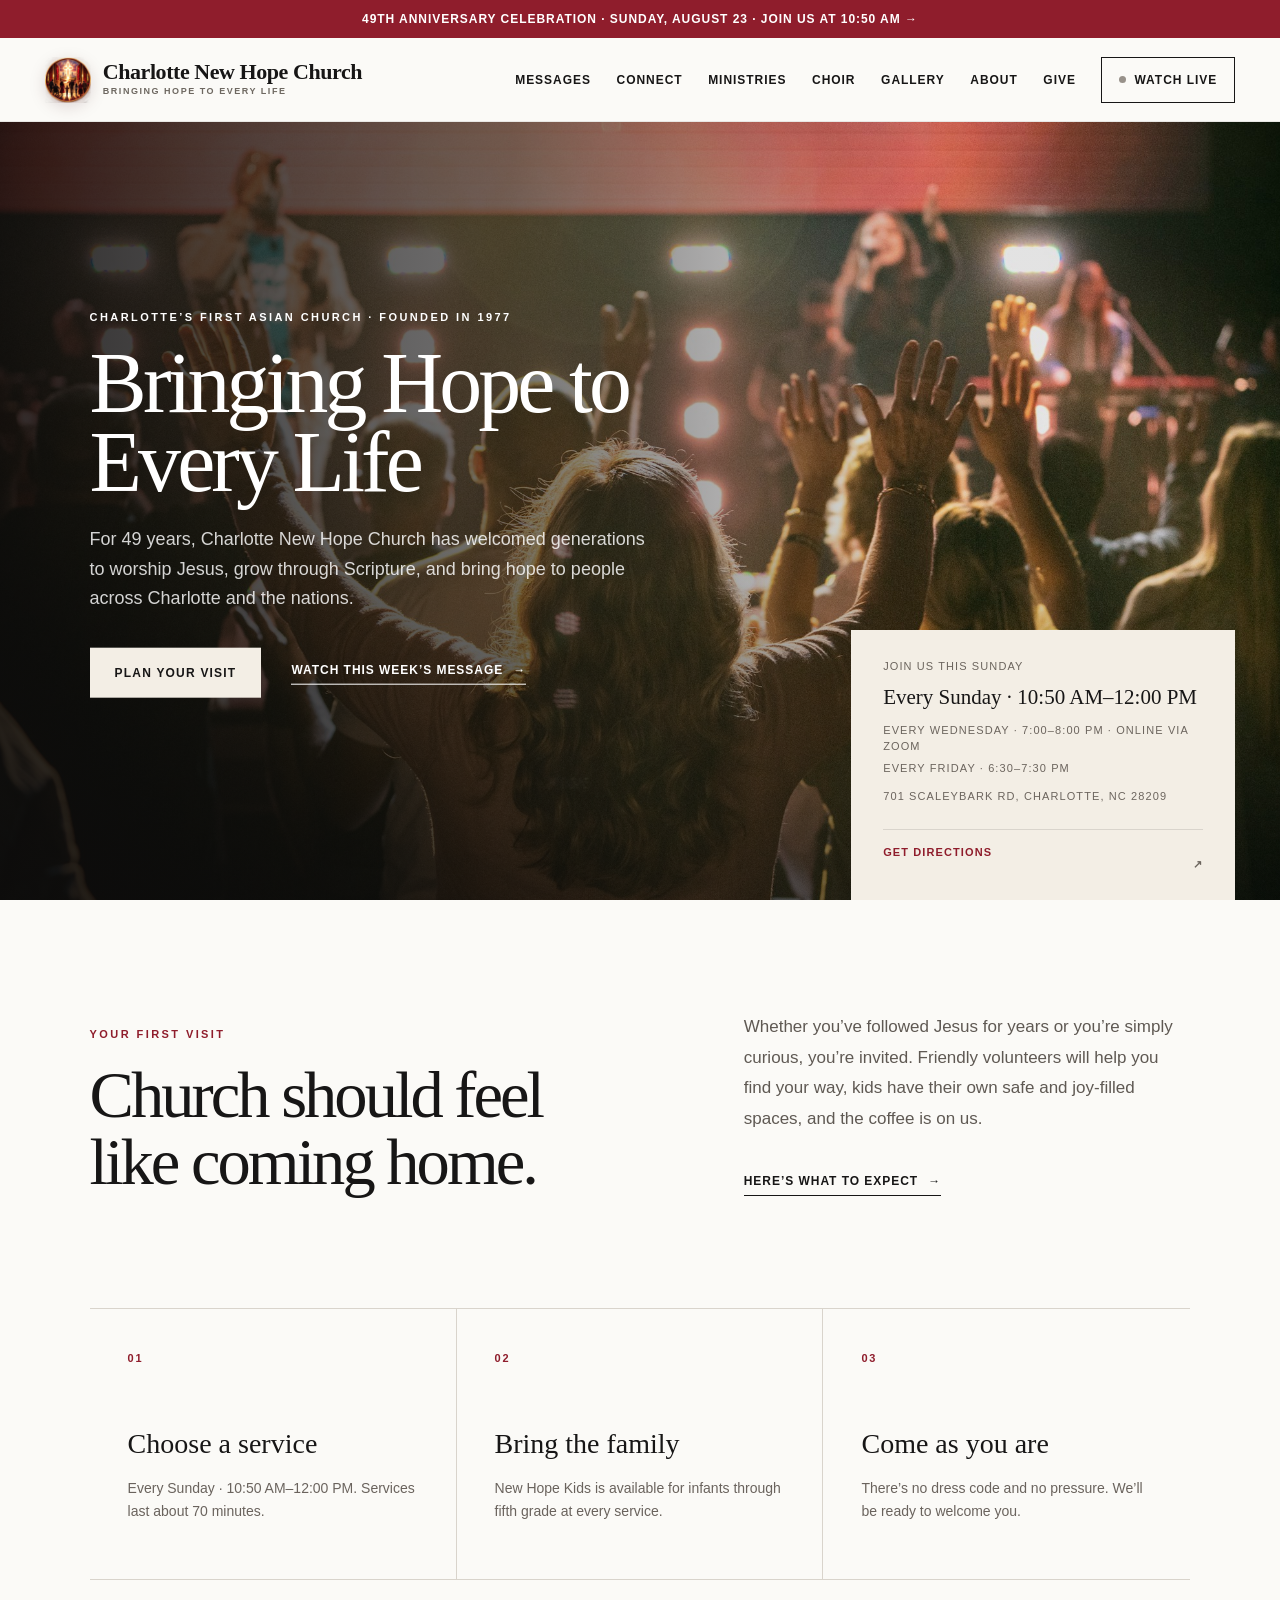
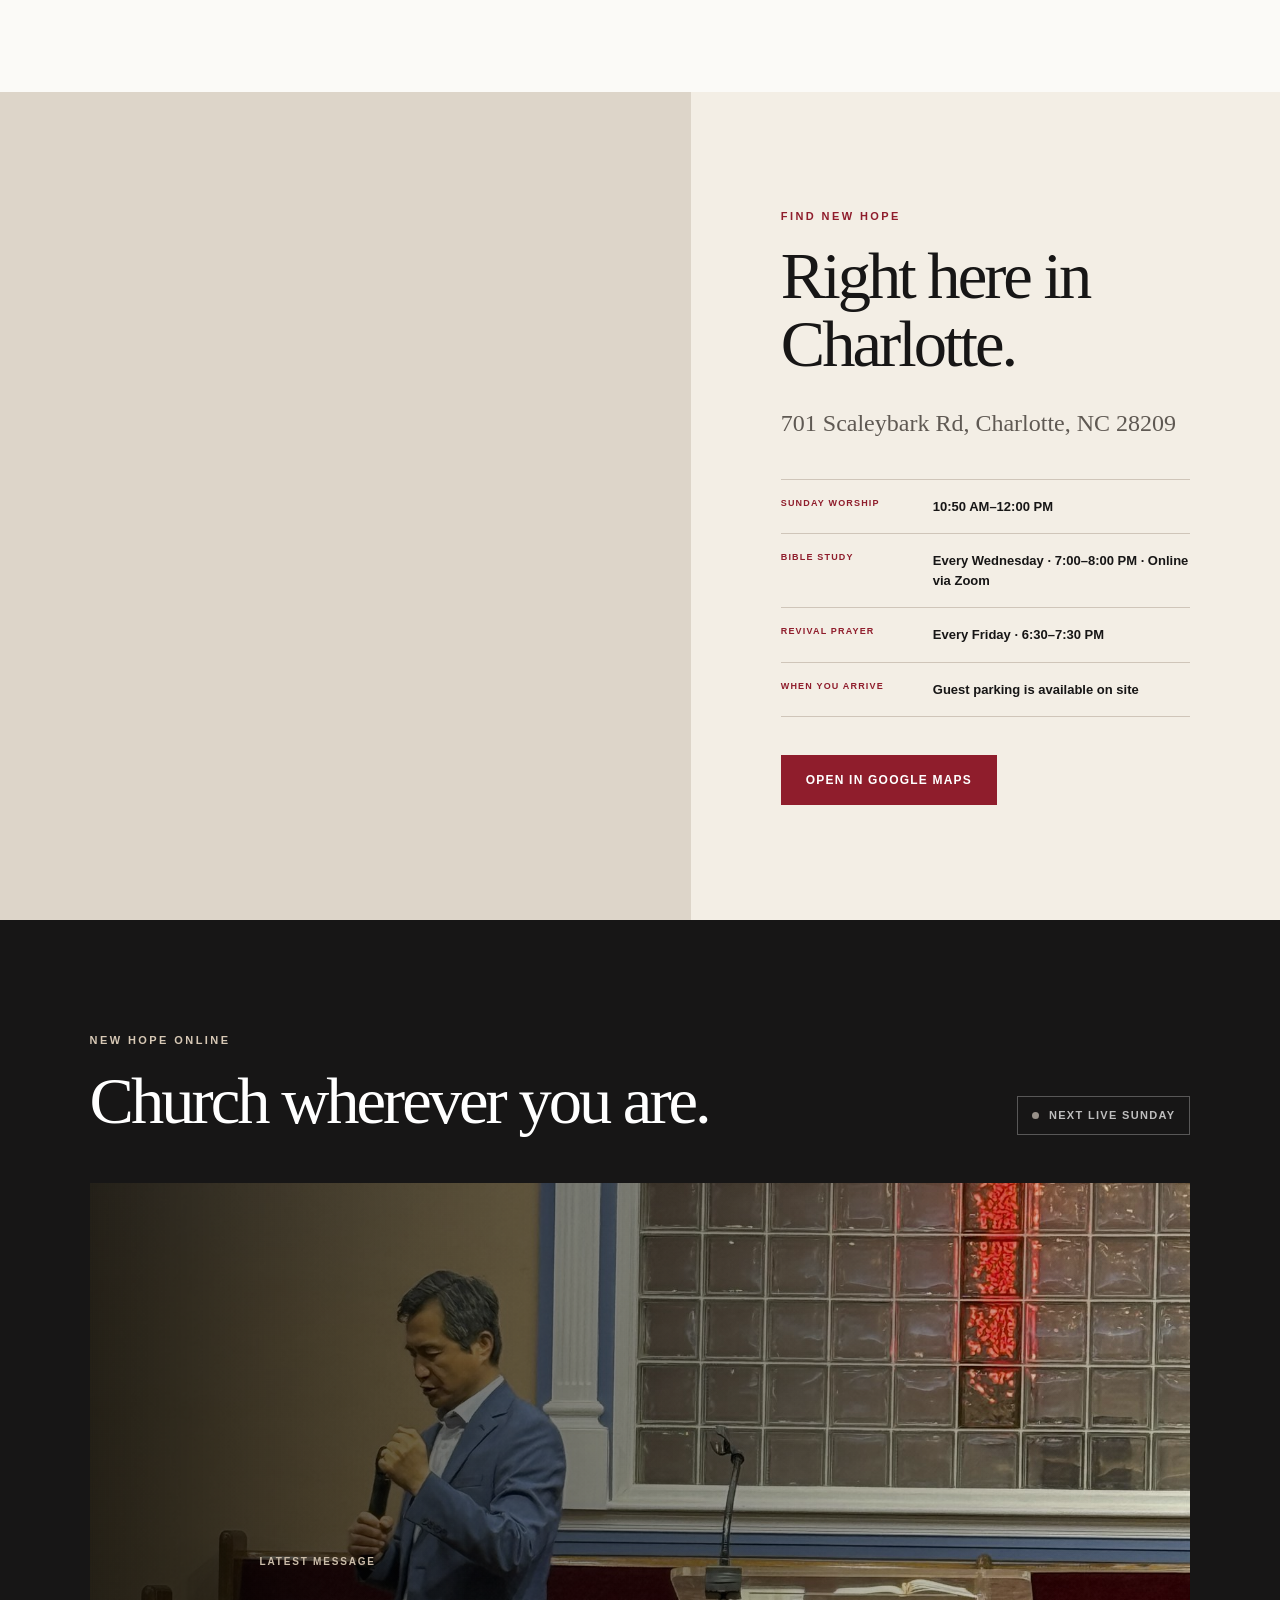
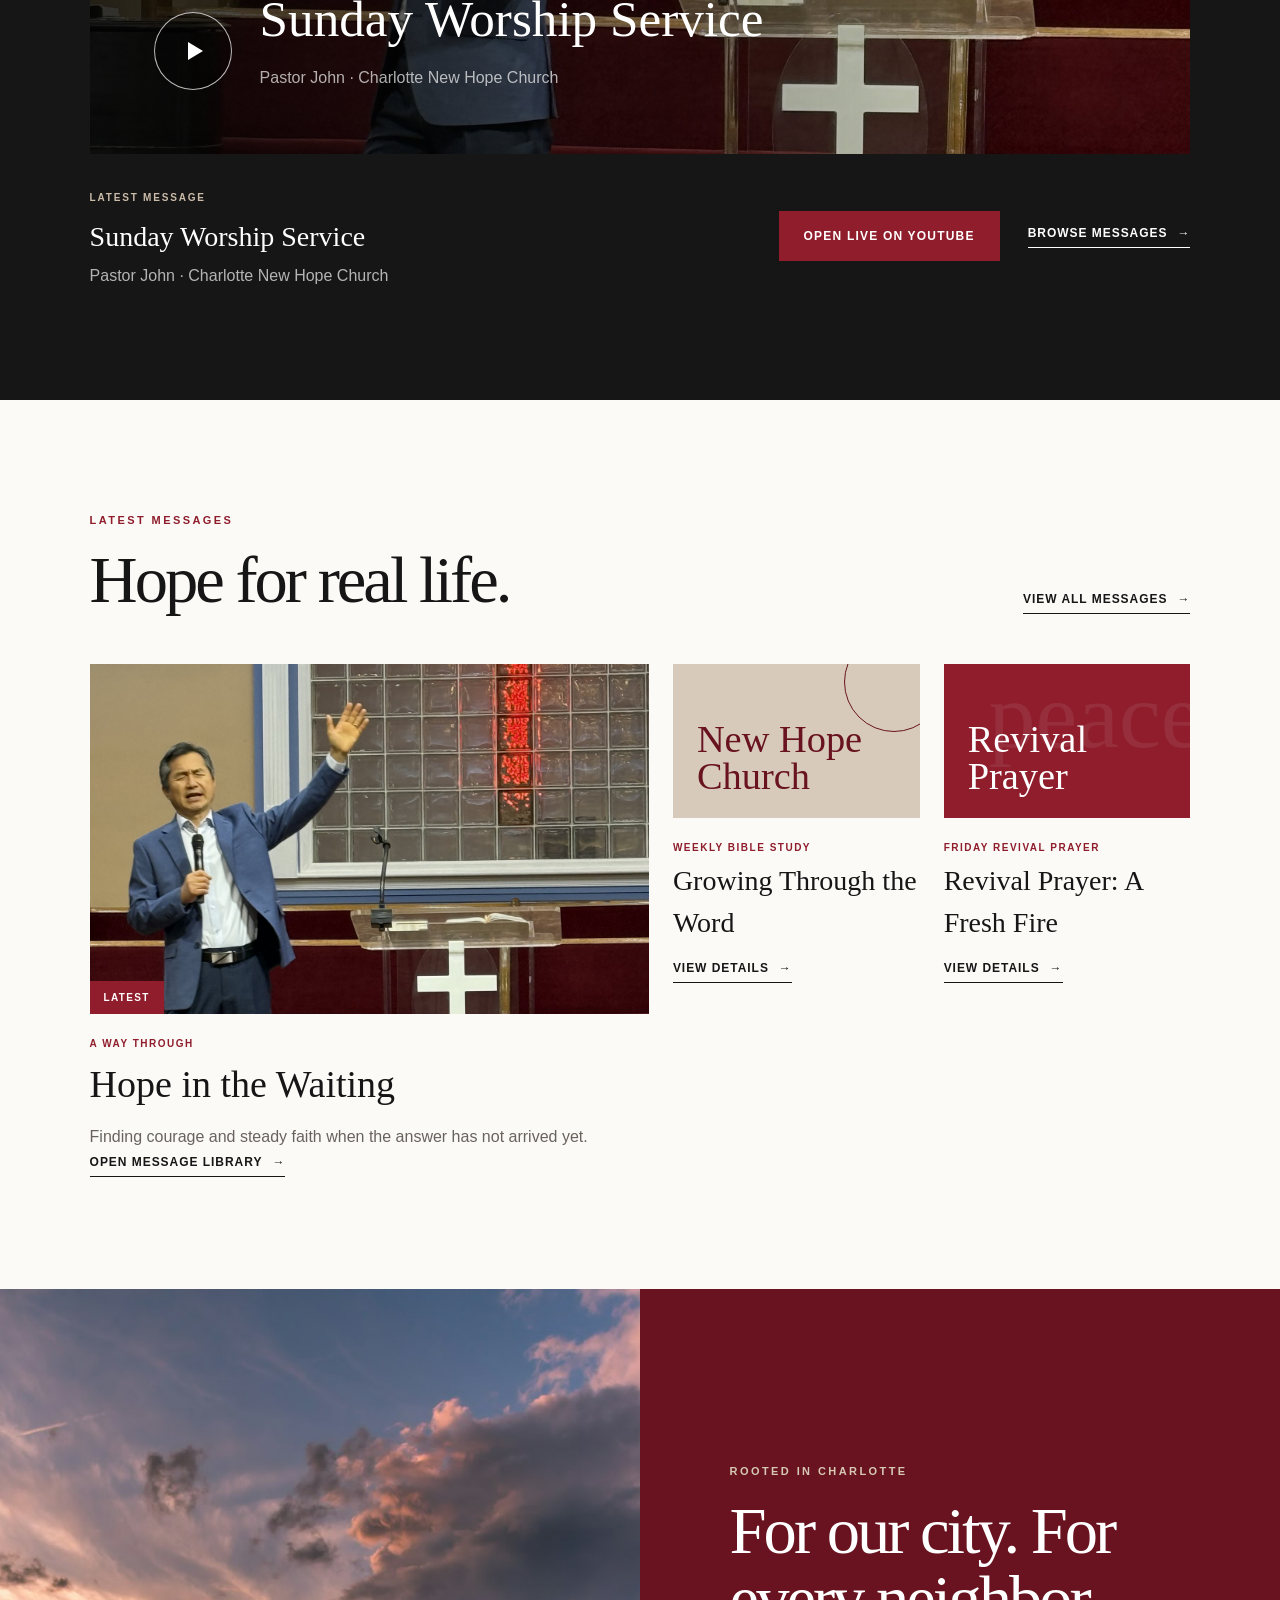
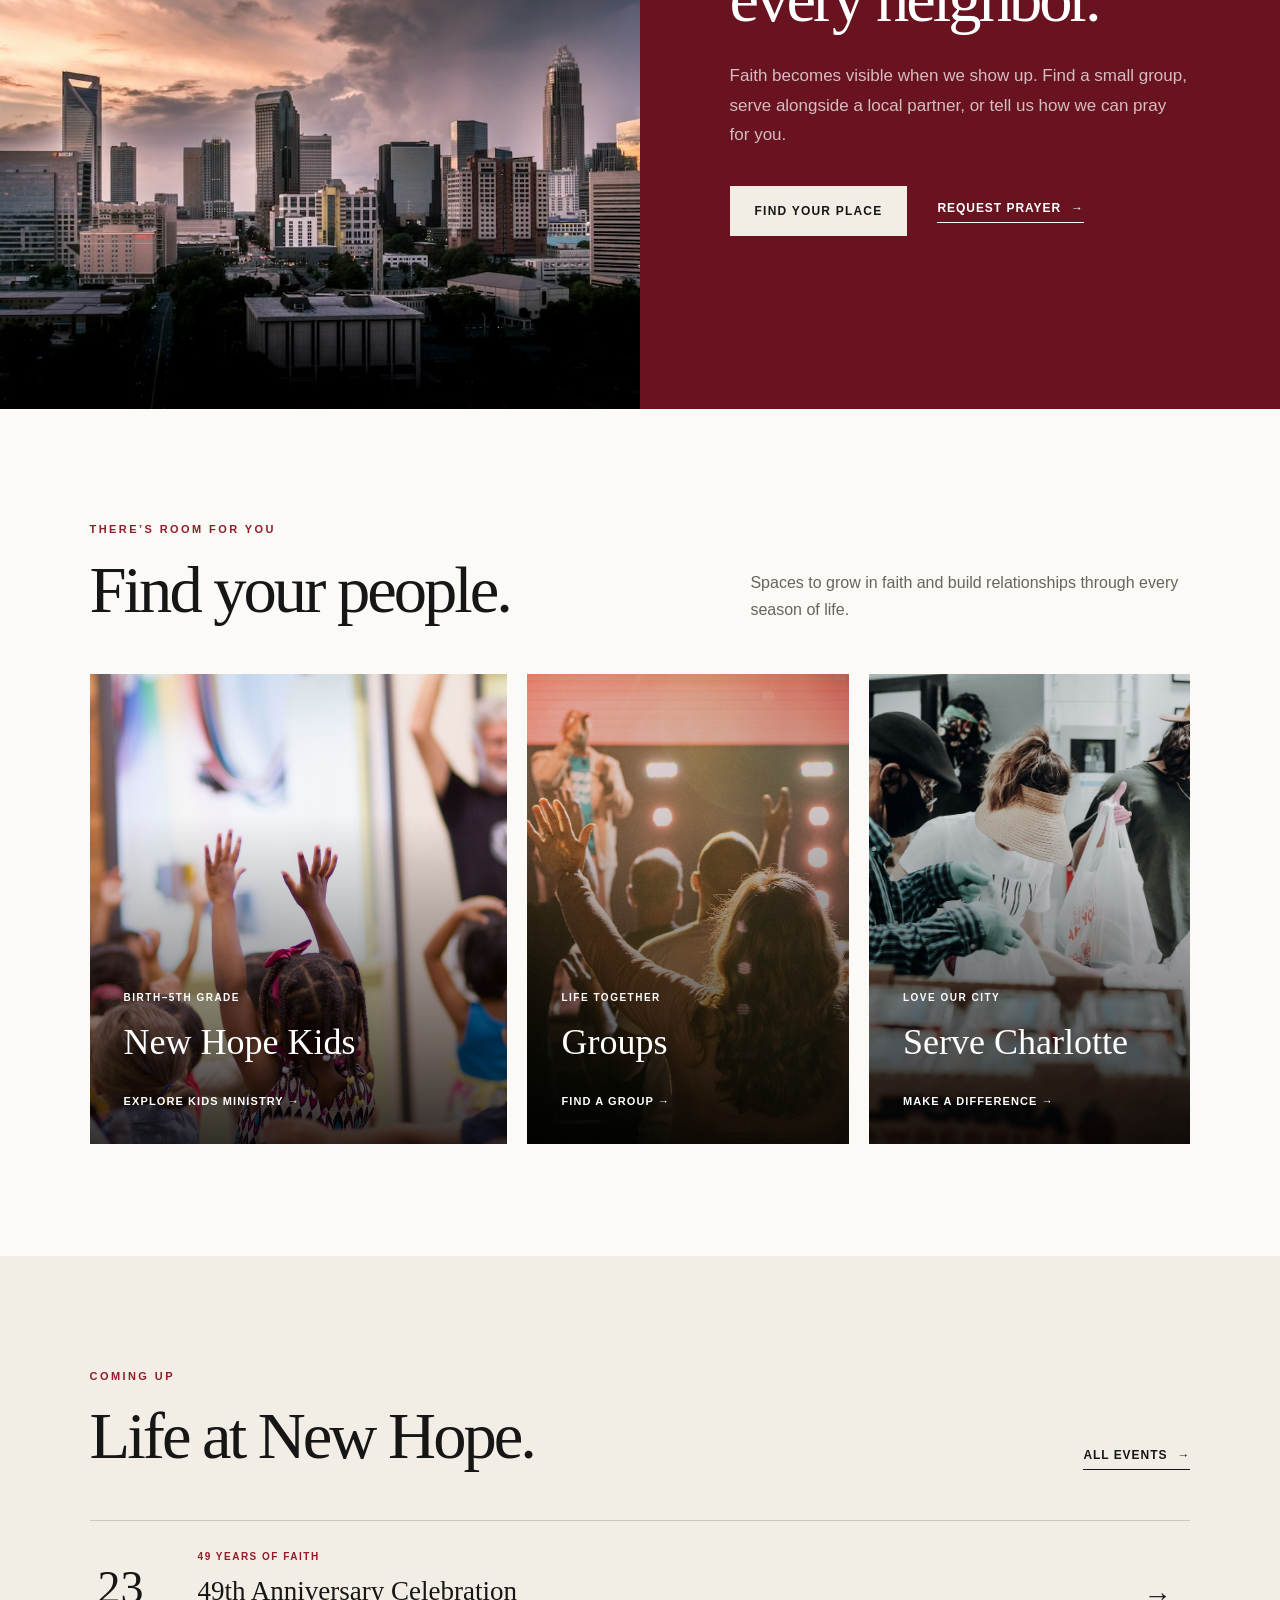
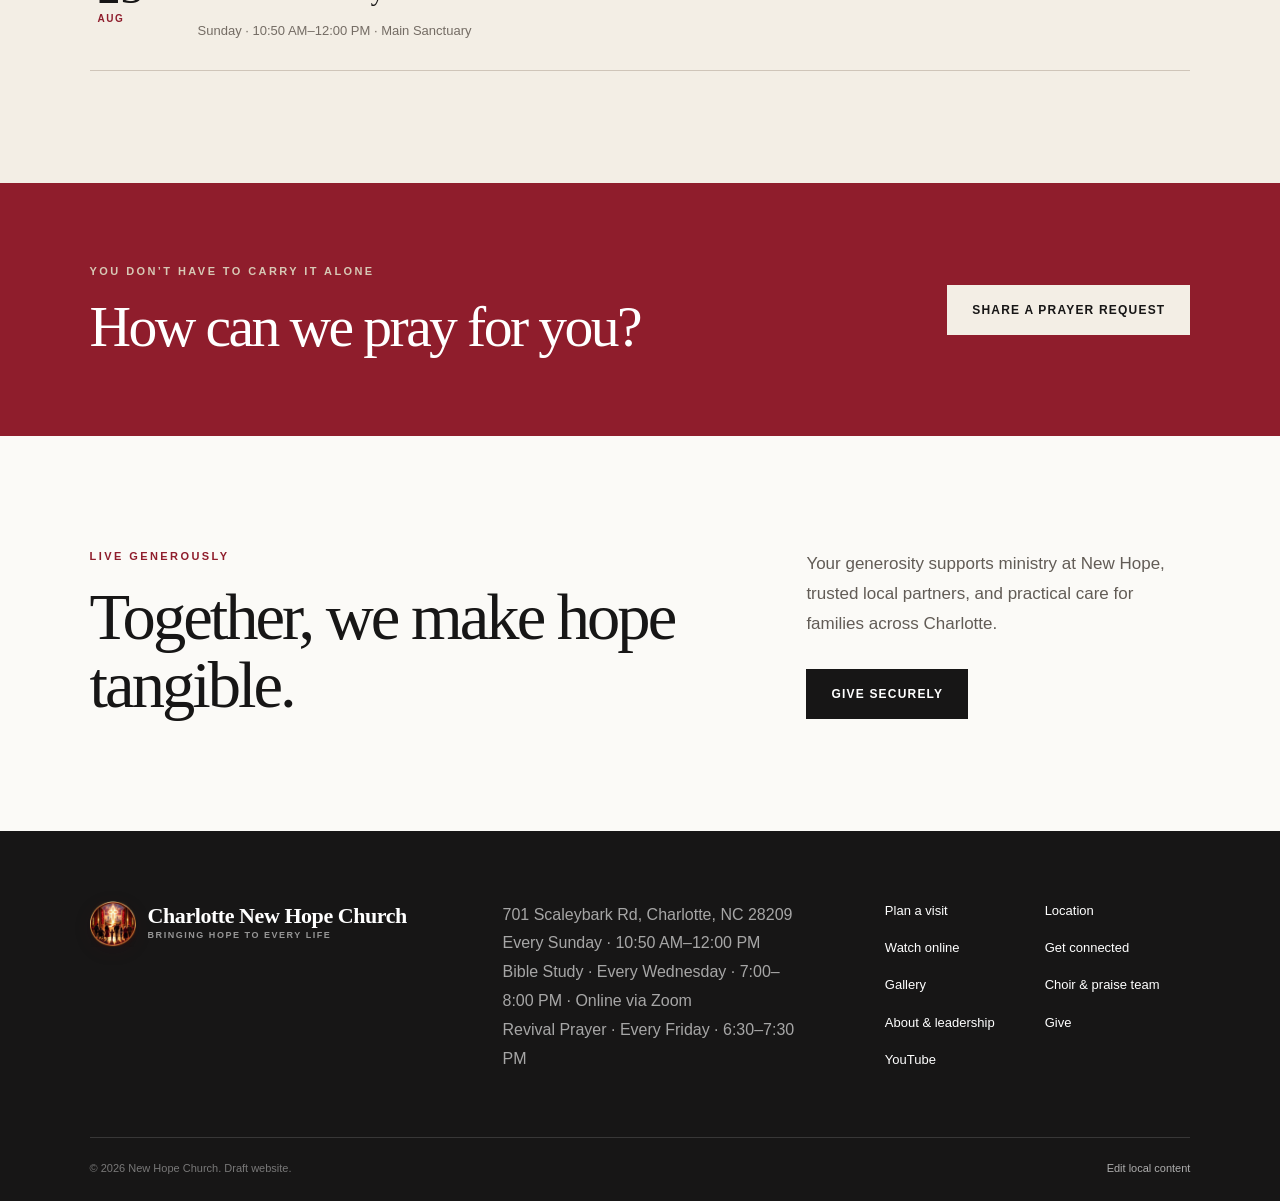
==== commit 8de35c5e: "Publish choir page and stable scrolling" ====
--- a/index.html
+++ b/index.html
@@ -1,4 +1,4 @@
-<!DOCTYPE html><html lang="en"><head><meta charSet="utf-8"/><meta name="viewport" content="width=device-width, initial-scale=1"/><link rel="preload" as="image" href="/new-hope-logo.png"/><link rel="stylesheet" href="/assets/index-VtvI8RhD.css" data-rsc-css-href="/assets/index-VtvI8RhD.css" data-precedence="vite-rsc/importer-resources"/><title>Charlotte New Hope Church | Bringing Hope to Every Life</title><meta name="description" content="Charlotte’s first Asian church, founded in 1977. Join Pastor John as we bring the hope of Jesus to every life."/><meta property="og:title" content="Charlotte New Hope Church | Bringing Hope to Every Life"/><meta property="og:description" content="Charlotte’s first Asian church, bringing the hope of Jesus to every life."/><meta property="og:type" content="website"/><meta property="og:image" content="https://charlottenewhopechurch.org/og.png"/><meta property="og:image:width" content="1200"/><meta property="og:image:height" content="630"/><meta property="og:image:alt" content="Charlotte New Hope Church — Bringing Hope to Every Life"/><meta name="twitter:card" content="summary_large_image"/><meta name="twitter:title" content="Charlotte New Hope Church | Bringing Hope to Every Life"/><meta name="twitter:description" content="Charlotte’s first Asian church, bringing the hope of Jesus to every life."/><meta name="twitter:image" content="https://charlottenewhopechurch.org/og.png"/><link rel="shortcut icon" href="https://charlottenewhopechurch.org/new-hope-favicon.png"/><link rel="icon" href="https://charlottenewhopechurch.org/new-hope-favicon.png" sizes="512x512" type="image/png"/><link rel="apple-touch-icon" href="https://charlottenewhopechurch.org/apple-touch-icon.png" sizes="180x180" type="image/png"/>
+<!DOCTYPE html><html lang="en"><head><meta charSet="utf-8"/><meta name="viewport" content="width=device-width, initial-scale=1"/><link rel="preload" as="image" href="/new-hope-logo.png"/><link rel="stylesheet" href="/assets/index-BvlNMyaX.css" data-rsc-css-href="/assets/index-BvlNMyaX.css" data-precedence="vite-rsc/importer-resources"/><title>Charlotte New Hope Church | Bringing Hope to Every Life</title><meta name="description" content="Charlotte’s first Asian church, founded in 1977. Join Pastor John as we bring the hope of Jesus to every life."/><meta property="og:title" content="Charlotte New Hope Church | Bringing Hope to Every Life"/><meta property="og:description" content="Charlotte’s first Asian church, bringing the hope of Jesus to every life."/><meta property="og:type" content="website"/><meta property="og:image" content="https://charlottenewhopechurch.org/og.png"/><meta property="og:image:width" content="1200"/><meta property="og:image:height" content="630"/><meta property="og:image:alt" content="Charlotte New Hope Church — Bringing Hope to Every Life"/><meta name="twitter:card" content="summary_large_image"/><meta name="twitter:title" content="Charlotte New Hope Church | Bringing Hope to Every Life"/><meta name="twitter:description" content="Charlotte’s first Asian church, bringing the hope of Jesus to every life."/><meta name="twitter:image" content="https://charlottenewhopechurch.org/og.png"/><link rel="shortcut icon" href="https://charlottenewhopechurch.org/new-hope-favicon.png"/><link rel="icon" href="https://charlottenewhopechurch.org/new-hope-favicon.png" sizes="512x512" type="image/png"/><link rel="apple-touch-icon" href="https://charlottenewhopechurch.org/apple-touch-icon.png" sizes="180x180" type="image/png"/>
 <style data-vinext-fonts>/* cyrillic-ext */
 @font-face {
   font-family: 'Geist';
@@ -49,7 +49,7 @@
 
 .__variable_geist_1uh2qme { --font-geist: 'Geist', sans-serif; }
 </style>
-</head><body class="__variable_geist_1uh2qme"><main><a class="skip-link" href="#main-content">Skip to content</a><div class="announcement"><a href="/events">49th Anniversary Celebration · Sunday, August 23 · Join us at 10:50 AM<!-- --> <span aria-hidden="true">→</span></a></div><header class="site-header"><a class="brand" href="#home" aria-label="New Hope Church home"><img class="brand-logo" src="/new-hope-logo.png" alt="" aria-hidden="true"/><span><b>Charlotte New Hope Church</b><small>Bringing Hope to Every Life</small></span></a><button class="menu-button" aria-expanded="false" aria-controls="main-navigation"><span>Menu</span></button><nav id="main-navigation" class="" aria-label="Main navigation"><a href="/messages">Messages</a><a href="/connect">Connect</a><a href="/ministries">Ministries</a><a href="/gallery">Gallery</a><a href="/about">About</a><a href="/give">Give</a><a class="nav-live" href="#live"><span class="live-dot"></span>Watch Live</a></nav></header><div id="main-content"><section id="home" class="hero"><div class="hero-image" role="img" aria-label="A congregation worshipping together"></div><div class="hero-shade"></div><div class="hero-copy"><p class="eyebrow">Charlotte’s First Asian Church · Founded in 1977</p><h1>Bringing Hope to Every Life</h1><p>For 49 years, Charlotte New Hope Church has welcomed generations to worship Jesus, grow through Scripture, and bring hope to people across Charlotte and the nations.</p><div class="hero-actions"><a class="button button-light" href="#new">Plan your visit</a><a class="text-link light-link" href="#live">Watch this week’s message <span>→</span></a></div></div><div class="service-card"><p>Join us this Sunday</p><strong>Every Sunday · 10:50 AM–12:00 PM</strong><span>Every Wednesday · 7:00–8:00 PM · Online via Zoom</span><span>Every Friday · 6:30–7:30 PM</span><span>701 Scaleybark Rd, Charlotte, NC 28209</span><a href="https://www.google.com/maps/dir/?api=1&amp;destination=701%20Scaleybark%20Rd%2C%20Charlotte%2C%20NC%2028209" target="_blank" rel="noreferrer">Get directions <span aria-hidden="true">↗</span></a></div></section><section id="new" class="welcome section-pad"><div class="section-intro"><p class="eyebrow red">Your first visit</p><h2>Church should feel like coming home.</h2></div><div class="welcome-copy"><p>Whether you’ve followed Jesus for years or you’re simply curious, you’re invited. Friendly volunteers will help you find your way, kids have their own safe and joy-filled spaces, and the coffee is on us.</p><a class="text-link" href="#visit-details">Here’s what to expect <span>→</span></a></div></section><section id="visit-details" class="visit-grid"><article><span class="step-number">01</span><h3>Choose a service</h3><p>Every Sunday · 10:50 AM–12:00 PM<!-- -->. Services last about 70 minutes.</p></article><article><span class="step-number">02</span><h3>Bring the family</h3><p>New Hope Kids is available for infants through fifth grade at every service.</p></article><article><span class="step-number">03</span><h3>Come as you are</h3><p>There’s no dress code and no pressure. We’ll be ready to welcome you.</p></article></section><section id="location" class="location-section"><div class="map-shell"><iframe src="https://www.google.com/maps?q=701%20Scaleybark%20Rd%2C%20Charlotte%2C%20NC%2028209&amp;output=embed" title="Google Maps location for Charlotte New Hope Church" loading="lazy" referrerPolicy="no-referrer-when-downgrade" allowFullScreen=""></iframe></div><div class="location-copy"><p class="eyebrow red">Find New Hope</p><h2>Right here in Charlotte.</h2><address>701 Scaleybark Rd, Charlotte, NC 28209</address><div class="location-details"><div><small>Sunday worship</small><strong>10:50 AM–12:00 PM</strong></div><div><small>Bible study</small><strong>Every Wednesday · 7:00–8:00 PM · Online via Zoom</strong></div><div><small>Revival prayer</small><strong>Every Friday · 6:30–7:30 PM</strong></div><div><small>When you arrive</small><strong>Guest parking is available on site</strong></div></div><a class="button button-red" href="https://www.google.com/maps/dir/?api=1&amp;destination=701%20Scaleybark%20Rd%2C%20Charlotte%2C%20NC%2028209" target="_blank" rel="noreferrer">Open in Google Maps</a></div></section><section id="live" class="live-section section-pad"><div class="live-heading"><div><p class="eyebrow cream">New Hope Online</p><h2>Church wherever you are.</h2></div><div class="live-status"><span class="live-dot"></span>Next live Sunday</div></div><div class="player-shell"><div class="player-placeholder"><div class="play-button" aria-hidden="true"><span></span></div><div><small>Latest message</small><h3>Sunday Worship Service</h3><p>Pastor John · Charlotte New Hope Church</p></div></div></div><div class="live-meta"><div><small>Latest message</small><h3>Sunday Worship Service</h3><p>Pastor John · Charlotte New Hope Church</p></div><div class="live-actions"><a class="button button-red" href="https://www.youtube.com/@CharlotteNewHopeChurch/live" target="_blank" rel="noreferrer">Open live on YouTube</a><a class="text-link" href="/messages">Browse messages <span>→</span></a></div></div></section><section id="messages" class="messages section-pad"><div class="section-heading-row"><div><p class="eyebrow red">Latest messages</p><h2>Hope for real life.</h2></div><a class="text-link" href="/messages">View all messages <span>→</span></a></div><div class="message-grid"><article class="featured-message"><div class="message-image sermon-image"><span>Latest</span></div><div><p class="message-series">A Way Through</p><h3>Hope in the Waiting</h3><p>Finding courage and steady faith when the answer has not arrived yet.</p><a class="text-link" href="/messages">Open message library <span>→</span></a></div></article><article><div class="message-art art-one"><span>New Hope Church</span></div><p class="message-series">Weekly Bible Study</p><h3>Growing Through the Word</h3><a class="text-link" href="/messages">View details <span>→</span></a></article><article><div class="message-art art-two"><span>Revival Prayer</span></div><p class="message-series">Friday Revival Prayer</p><h3>Revival Prayer: A Fresh Fire</h3><a class="text-link" href="/messages">View details <span>→</span></a></article></div></section><section id="connect" class="connect-banner"><div class="charlotte-image" role="img" aria-label="Charlotte, North Carolina skyline at sunset"></div><div class="connect-copy"><p class="eyebrow cream">Rooted in Charlotte</p><h2>For our city. For every neighbor.</h2><p>Faith becomes visible when we show up. Find a small group, serve alongside a local partner, or tell us how we can pray for you.</p><div><a class="button button-light" href="/connect">Find your place</a><a class="text-link light-link" href="#prayer">Request prayer <span>→</span></a></div></div></section><section id="ministries" class="ministries section-pad"><div class="section-heading-row"><div><p class="eyebrow red">There’s room for you</p><h2>Find your people.</h2></div><p>Spaces to grow in faith and build relationships through every season of life.</p></div><div class="ministry-grid"><a class="ministry-card kids-card" href="/ministries#kids"><span>Birth–5th grade</span><h3>New Hope Kids</h3><b>Explore kids ministry →</b></a><a class="ministry-card groups-card" href="/ministries#groups"><span>Life together</span><h3>Groups</h3><b>Find a group →</b></a><a class="ministry-card serve-card" href="/ministries#missions"><span>Love our city</span><h3>Serve Charlotte</h3><b>Make a difference →</b></a></div></section><section id="events" class="events section-pad"><div class="section-heading-row"><div><p class="eyebrow red">Coming up</p><h2>Life at New Hope.</h2></div><a class="text-link" href="/events">All events <span>→</span></a></div><div class="event-list anniversary-event-list"><article><div class="event-date"><strong>23</strong><span>Aug</span></div><div><p>49 years of faith</p><h3>49th Anniversary Celebration</h3><span>Sunday · 10:50 AM–12:00 PM · Main Sanctuary</span></div><a href="/events" aria-label="View the 49th Anniversary Celebration">→</a></article></div></section><section id="prayer" class="prayer-section"><div><p class="eyebrow cream">You don’t have to carry it alone</p><h2>How can we pray for you?</h2></div><a class="button button-light" href="mailto:prayer@newhopecharlotte.org">Share a prayer request</a></section><section id="give" class="give-section section-pad"><div><p class="eyebrow red">Live generously</p><h2>Together, we make hope tangible.</h2></div><div><p>Your generosity supports ministry at New Hope, trusted local partners, and practical care for families across Charlotte.</p><a class="button button-dark" href="/give">Give securely</a></div></section></div><footer><div class="footer-top"><a class="brand footer-brand" href="#home"><img class="brand-logo" src="/new-hope-logo.png" alt="" aria-hidden="true"/><span><b>Charlotte New Hope Church</b><small>Bringing Hope to Every Life</small></span></a><p>701 Scaleybark Rd, Charlotte, NC 28209<br/>Every Sunday · 10:50 AM–12:00 PM<br/>Bible Study · <!-- -->Every Wednesday · 7:00–8:00 PM · Online via Zoom<br/>Revival Prayer · <!-- -->Every Friday · 6:30–7:30 PM</p><div class="footer-links"><a href="#new">Plan a visit</a><a href="#location">Location</a><a href="#live">Watch online</a><a href="/connect">Get connected</a><a href="/gallery">Gallery</a><a href="/about">About &amp; leadership</a><a href="/give">Give</a><a href="https://www.youtube.com/@CharlotteNewHopeChurch" target="_blank" rel="noreferrer">YouTube</a></div></div><div class="footer-bottom"><span>© 2026 New Hope Church. Draft website.</span><button>Edit local content</button></div></footer></main>
+</head><body class="__variable_geist_1uh2qme"><main><a class="skip-link" href="#main-content">Skip to content</a><div class="announcement"><a href="/events">49th Anniversary Celebration · Sunday, August 23 · Join us at 10:50 AM<!-- --> <span aria-hidden="true">→</span></a></div><header class="site-header"><a class="brand" href="#home" aria-label="New Hope Church home"><img class="brand-logo" src="/new-hope-logo.png" alt="" aria-hidden="true"/><span><b>Charlotte New Hope Church</b><small>Bringing Hope to Every Life</small></span></a><button class="menu-button" aria-expanded="false" aria-controls="main-navigation"><span>Menu</span></button><nav id="main-navigation" class="" aria-label="Main navigation"><a href="/messages">Messages</a><a href="/connect">Connect</a><a href="/ministries">Ministries</a><a href="/choir">Choir</a><a href="/gallery">Gallery</a><a href="/about">About</a><a href="/give">Give</a><a class="nav-live" href="#live"><span class="live-dot"></span>Watch Live</a></nav></header><div id="main-content"><section id="home" class="hero"><div class="hero-image" role="img" aria-label="A congregation worshipping together"></div><div class="hero-shade"></div><div class="hero-copy"><p class="eyebrow">Charlotte’s First Asian Church · Founded in 1977</p><h1>Bringing Hope to Every Life</h1><p>For 49 years, Charlotte New Hope Church has welcomed generations to worship Jesus, grow through Scripture, and bring hope to people across Charlotte and the nations.</p><div class="hero-actions"><a class="button button-light" href="#new">Plan your visit</a><a class="text-link light-link" href="#live">Watch this week’s message <span>→</span></a></div></div><div class="service-card"><p>Join us this Sunday</p><strong>Every Sunday · 10:50 AM–12:00 PM</strong><span>Every Wednesday · 7:00–8:00 PM · Online via Zoom</span><span>Every Friday · 6:30–7:30 PM</span><span>701 Scaleybark Rd, Charlotte, NC 28209</span><a href="https://www.google.com/maps/dir/?api=1&amp;destination=701%20Scaleybark%20Rd%2C%20Charlotte%2C%20NC%2028209" target="_blank" rel="noreferrer">Get directions <span aria-hidden="true">↗</span></a></div></section><section id="new" class="welcome section-pad"><div class="section-intro"><p class="eyebrow red">Your first visit</p><h2>Church should feel like coming home.</h2></div><div class="welcome-copy"><p>Whether you’ve followed Jesus for years or you’re simply curious, you’re invited. Friendly volunteers will help you find your way, kids have their own safe and joy-filled spaces, and the coffee is on us.</p><a class="text-link" href="#visit-details">Here’s what to expect <span>→</span></a></div></section><section id="visit-details" class="visit-grid"><article><span class="step-number">01</span><h3>Choose a service</h3><p>Every Sunday · 10:50 AM–12:00 PM<!-- -->. Services last about 70 minutes.</p></article><article><span class="step-number">02</span><h3>Bring the family</h3><p>New Hope Kids is available for infants through fifth grade at every service.</p></article><article><span class="step-number">03</span><h3>Come as you are</h3><p>There’s no dress code and no pressure. We’ll be ready to welcome you.</p></article></section><section id="location" class="location-section"><div class="map-shell"><iframe src="https://www.google.com/maps?q=701%20Scaleybark%20Rd%2C%20Charlotte%2C%20NC%2028209&amp;output=embed" title="Google Maps location for Charlotte New Hope Church" loading="lazy" referrerPolicy="no-referrer-when-downgrade" allowFullScreen=""></iframe></div><div class="location-copy"><p class="eyebrow red">Find New Hope</p><h2>Right here in Charlotte.</h2><address>701 Scaleybark Rd, Charlotte, NC 28209</address><div class="location-details"><div><small>Sunday worship</small><strong>10:50 AM–12:00 PM</strong></div><div><small>Bible study</small><strong>Every Wednesday · 7:00–8:00 PM · Online via Zoom</strong></div><div><small>Revival prayer</small><strong>Every Friday · 6:30–7:30 PM</strong></div><div><small>When you arrive</small><strong>Guest parking is available on site</strong></div></div><a class="button button-red" href="https://www.google.com/maps/dir/?api=1&amp;destination=701%20Scaleybark%20Rd%2C%20Charlotte%2C%20NC%2028209" target="_blank" rel="noreferrer">Open in Google Maps</a></div></section><section id="live" class="live-section section-pad"><div class="live-heading"><div><p class="eyebrow cream">New Hope Online</p><h2>Church wherever you are.</h2></div><div class="live-status"><span class="live-dot"></span>Next live Sunday</div></div><div class="player-shell"><div class="player-placeholder"><div class="play-button" aria-hidden="true"><span></span></div><div><small>Latest message</small><h3>Sunday Worship Service</h3><p>Pastor John · Charlotte New Hope Church</p></div></div></div><div class="live-meta"><div><small>Latest message</small><h3>Sunday Worship Service</h3><p>Pastor John · Charlotte New Hope Church</p></div><div class="live-actions"><a class="button button-red" href="https://www.youtube.com/@CharlotteNewHopeChurch/live" target="_blank" rel="noreferrer">Open live on YouTube</a><a class="text-link" href="/messages">Browse messages <span>→</span></a></div></div></section><section id="messages" class="messages section-pad"><div class="section-heading-row"><div><p class="eyebrow red">Latest messages</p><h2>Hope for real life.</h2></div><a class="text-link" href="/messages">View all messages <span>→</span></a></div><div class="message-grid"><article class="featured-message"><div class="message-image sermon-image"><span>Latest</span></div><div><p class="message-series">A Way Through</p><h3>Hope in the Waiting</h3><p>Finding courage and steady faith when the answer has not arrived yet.</p><a class="text-link" href="/messages">Open message library <span>→</span></a></div></article><article><div class="message-art art-one"><span>New Hope Church</span></div><p class="message-series">Weekly Bible Study</p><h3>Growing Through the Word</h3><a class="text-link" href="/messages">View details <span>→</span></a></article><article><div class="message-art art-two"><span>Revival Prayer</span></div><p class="message-series">Friday Revival Prayer</p><h3>Revival Prayer: A Fresh Fire</h3><a class="text-link" href="/messages">View details <span>→</span></a></article></div></section><section id="connect" class="connect-banner"><div class="charlotte-image" role="img" aria-label="Charlotte, North Carolina skyline at sunset"></div><div class="connect-copy"><p class="eyebrow cream">Rooted in Charlotte</p><h2>For our city. For every neighbor.</h2><p>Faith becomes visible when we show up. Find a small group, serve alongside a local partner, or tell us how we can pray for you.</p><div><a class="button button-light" href="/connect">Find your place</a><a class="text-link light-link" href="#prayer">Request prayer <span>→</span></a></div></div></section><section id="ministries" class="ministries section-pad"><div class="section-heading-row"><div><p class="eyebrow red">There’s room for you</p><h2>Find your people.</h2></div><p>Spaces to grow in faith and build relationships through every season of life.</p></div><div class="ministry-grid"><a class="ministry-card kids-card" href="/ministries#kids"><span>Birth–5th grade</span><h3>New Hope Kids</h3><b>Explore kids ministry →</b></a><a class="ministry-card groups-card" href="/ministries#groups"><span>Life together</span><h3>Groups</h3><b>Find a group →</b></a><a class="ministry-card serve-card" href="/ministries#missions"><span>Love our city</span><h3>Serve Charlotte</h3><b>Make a difference →</b></a></div></section><section id="events" class="events section-pad"><div class="section-heading-row"><div><p class="eyebrow red">Coming up</p><h2>Life at New Hope.</h2></div><a class="text-link" href="/events">All events <span>→</span></a></div><div class="event-list anniversary-event-list"><article><div class="event-date"><strong>23</strong><span>Aug</span></div><div><p>49 years of faith</p><h3>49th Anniversary Celebration</h3><span>Sunday · 10:50 AM–12:00 PM · Main Sanctuary</span></div><a href="/events" aria-label="View the 49th Anniversary Celebration">→</a></article></div></section><section id="prayer" class="prayer-section"><div><p class="eyebrow cream">You don’t have to carry it alone</p><h2>How can we pray for you?</h2></div><a class="button button-light" href="mailto:prayer@newhopecharlotte.org">Share a prayer request</a></section><section id="give" class="give-section section-pad"><div><p class="eyebrow red">Live generously</p><h2>Together, we make hope tangible.</h2></div><div><p>Your generosity supports ministry at New Hope, trusted local partners, and practical care for families across Charlotte.</p><a class="button button-dark" href="/give">Give securely</a></div></section></div><footer><div class="footer-top"><a class="brand footer-brand" href="#home"><img class="brand-logo" src="/new-hope-logo.png" alt="" aria-hidden="true"/><span><b>Charlotte New Hope Church</b><small>Bringing Hope to Every Life</small></span></a><p>701 Scaleybark Rd, Charlotte, NC 28209<br/>Every Sunday · 10:50 AM–12:00 PM<br/>Bible Study · <!-- -->Every Wednesday · 7:00–8:00 PM · Online via Zoom<br/>Revival Prayer · <!-- -->Every Friday · 6:30–7:30 PM</p><div class="footer-links"><a href="#new">Plan a visit</a><a href="#location">Location</a><a href="#live">Watch online</a><a href="/connect">Get connected</a><a href="/gallery">Gallery</a><a href="/choir">Choir &amp; praise team</a><a href="/about">About &amp; leadership</a><a href="/give">Give</a><a href="https://www.youtube.com/@CharlotteNewHopeChurch" target="_blank" rel="noreferrer">YouTube</a></div></div><div class="footer-bottom"><span>© 2026 New Hope Church. Draft website.</span><button>Edit local content</button></div></footer></main>
 <script>
 document.addEventListener("click", function (event) {
   var button = event.target.closest(".menu-button");
--- a/assets/index-BvlNMyaX.css
+++ b/assets/index-BvlNMyaX.css
@@ -0,0 +1,2 @@
+/*! tailwindcss v4.2.1 | MIT License | https://tailwindcss.com */
+@layer properties{@supports (((-webkit-hyphens:none)) and (not (margin-trim:inline))) or ((-moz-orient:inline) and (not (color:rgb(from red r g b)))){*,:before,:after,::backdrop{--tw-blur:initial;--tw-brightness:initial;--tw-contrast:initial;--tw-grayscale:initial;--tw-hue-rotate:initial;--tw-invert:initial;--tw-opacity:initial;--tw-saturate:initial;--tw-sepia:initial;--tw-drop-shadow:initial;--tw-drop-shadow-color:initial;--tw-drop-shadow-alpha:100%;--tw-drop-shadow-size:initial}}}@layer theme{:root,:host{--font-sans:ui-sans-serif, system-ui, sans-serif, "Apple Color Emoji", "Segoe UI Emoji", "Segoe UI Symbol", "Noto Color Emoji";--font-mono:ui-monospace, SFMono-Regular, Menlo, Monaco, Consolas, "Liberation Mono", "Courier New", monospace;--spacing:.25rem;--default-font-family:var(--font-sans);--default-mono-font-family:var(--font-mono)}}@layer base{*,:after,:before,::backdrop{box-sizing:border-box;border:0 solid;margin:0;padding:0}::file-selector-button{box-sizing:border-box;border:0 solid;margin:0;padding:0}html,:host{-webkit-text-size-adjust:100%;tab-size:4;line-height:1.5;font-family:var(--default-font-family,ui-sans-serif, system-ui, sans-serif, "Apple Color Emoji", "Segoe UI Emoji", "Segoe UI Symbol", "Noto Color Emoji");font-feature-settings:var(--default-font-feature-settings,normal);font-variation-settings:var(--default-font-variation-settings,normal);-webkit-tap-highlight-color:transparent}hr{height:0;color:inherit;border-top-width:1px}abbr:where([title]){-webkit-text-decoration:underline dotted;text-decoration:underline dotted}h1,h2,h3,h4,h5,h6{font-size:inherit;font-weight:inherit}a{color:inherit;-webkit-text-decoration:inherit;-webkit-text-decoration:inherit;-webkit-text-decoration:inherit;-webkit-text-decoration:inherit;text-decoration:inherit}b,strong{font-weight:bolder}code,kbd,samp,pre{font-family:var(--default-mono-font-family,ui-monospace, SFMono-Regular, Menlo, Monaco, Consolas, "Liberation Mono", "Courier New", monospace);font-feature-settings:var(--default-mono-font-feature-settings,normal);font-variation-settings:var(--default-mono-font-variation-settings,normal);font-size:1em}small{font-size:80%}sub,sup{vertical-align:baseline;font-size:75%;line-height:0;position:relative}sub{bottom:-.25em}sup{top:-.5em}table{text-indent:0;border-color:inherit;border-collapse:collapse}:-moz-focusring{outline:auto}progress{vertical-align:baseline}summary{display:list-item}ol,ul,menu{list-style:none}img,svg,video,canvas,audio,iframe,embed,object{vertical-align:middle;display:block}img,video{max-width:100%;height:auto}button,input,select,optgroup,textarea{font:inherit;font-feature-settings:inherit;font-variation-settings:inherit;letter-spacing:inherit;color:inherit;opacity:1;background-color:#0000;border-radius:0}::file-selector-button{font:inherit;font-feature-settings:inherit;font-variation-settings:inherit;letter-spacing:inherit;color:inherit;opacity:1;background-color:#0000;border-radius:0}:where(select:is([multiple],[size])) optgroup{font-weight:bolder}:where(select:is([multiple],[size])) optgroup option{padding-inline-start:20px}::file-selector-button{margin-inline-end:4px}::placeholder{opacity:1}@supports (not ((-webkit-appearance:-apple-pay-button))) or (contain-intrinsic-size:1px){::placeholder{color:currentColor}@supports (color:color-mix(in lab, red, red)){::placeholder{color:color-mix(in oklab, currentcolor 50%, transparent)}}}textarea{resize:vertical}::-webkit-search-decoration{-webkit-appearance:none}::-webkit-date-and-time-value{min-height:1lh;text-align:inherit}::-webkit-datetime-edit{display:inline-flex}::-webkit-datetime-edit-fields-wrapper{padding:0}::-webkit-datetime-edit{padding-block:0}::-webkit-datetime-edit-year-field{padding-block:0}::-webkit-datetime-edit-month-field{padding-block:0}::-webkit-datetime-edit-day-field{padding-block:0}::-webkit-datetime-edit-hour-field{padding-block:0}::-webkit-datetime-edit-minute-field{padding-block:0}::-webkit-datetime-edit-second-field{padding-block:0}::-webkit-datetime-edit-millisecond-field{padding-block:0}::-webkit-datetime-edit-meridiem-field{padding-block:0}::-webkit-calendar-picker-indicator{line-height:1}:-moz-ui-invalid{box-shadow:none}button,input:where([type=button],[type=reset],[type=submit]){appearance:button}::file-selector-button{appearance:button}::-webkit-inner-spin-button{height:auto}::-webkit-outer-spin-button{height:auto}[hidden]:where(:not([hidden=until-found])){display:none!important}}@layer components;@layer utilities{.visible{visibility:visible}.relative{position:relative}.start{inset-inline-start:var(--spacing)}.block{display:block}.table{display:table}.grow{flex-grow:1}.uppercase{text-transform:uppercase}.filter{filter:var(--tw-blur,) var(--tw-brightness,) var(--tw-contrast,) var(--tw-grayscale,) var(--tw-hue-rotate,) var(--tw-invert,) var(--tw-saturate,) var(--tw-sepia,) var(--tw-drop-shadow,)}}:root{--red:#8f1d2c;--red-dark:#68131f;--ink:#171616;--charcoal:#252222;--cream:#f3eee5;--paper:#fbfaf7;--sand:#d8cabb;--line:#d9d4cc;--white:#fff}*{box-sizing:border-box}html{scroll-behavior:auto;overscroll-behavior-y:none;scroll-padding-top:84px}body{overflow-anchor:none;background:var(--paper);color:var(--ink);font-family:var(--font-geist), Arial, sans-serif;margin:0}button,input{font:inherit}button,a{-webkit-tap-highlight-color:transparent}a{color:inherit;text-decoration:none}.skip-link{z-index:100;color:#111;background:#fff;padding:12px 16px;position:fixed;top:-100px;left:16px}.skip-link:focus{top:16px}.announcement{background:var(--red);min-height:38px;color:var(--white);letter-spacing:.08em;text-transform:uppercase;justify-content:center;align-items:center;padding:8px 3.5vw;font-size:12px;font-weight:700;display:flex;position:relative}.announcement a:hover{text-decoration:underline}.announcement button{color:#ffffffc7;text-transform:uppercase;cursor:pointer;background:0 0;border:0;padding:2px 0;font-size:11px;position:absolute;right:3.5vw}.announcement button:hover{color:#fff}.site-header{z-index:50;background:#fbfaf7fa;border-bottom:1px solid #00000014;justify-content:space-between;align-items:center;height:84px;padding:0 3.5vw;display:flex;position:sticky;top:0}.brand{align-items:center;gap:12px;display:inline-flex}.brand>span:last-child{flex-direction:column;gap:2px;display:flex}.brand b{letter-spacing:-.02em;font-family:Georgia,Times New Roman,serif;font-size:22px;font-weight:600;line-height:1}.brand small{color:#6e6861;letter-spacing:.17em;text-transform:uppercase;font-size:9px;font-weight:750}.brand-logo{object-fit:contain;filter:drop-shadow(0 4px 8px #32070e29);flex:0 0 46px;width:46px;height:46px;display:block}.brand-mark{background:var(--red);width:42px;height:42px;display:block;position:relative}.brand-mark:before,.brand-mark:after{content:"";background:var(--cream);position:absolute}.brand-mark:before{width:3px;height:24px;top:9px;left:19px}.brand-mark:after{width:15px;height:3px;top:15px;left:13px}.brand-mark i{border-bottom:1px solid #fff9;border-left:1px solid #fff9;width:14px;height:7px;position:absolute;bottom:6px;left:6px}.site-header nav{letter-spacing:.08em;text-transform:uppercase;align-items:center;gap:clamp(18px,2vw,34px);font-size:12px;font-weight:750;display:flex}.site-header nav>a:not(.nav-live){border-bottom:3px solid #0000;padding:31px 0 28px}.site-header nav>a:hover{border-bottom-color:var(--red)}.nav-live{border:1px solid var(--ink);align-items:center;gap:8px;padding:13px 17px;display:flex}.live-dot{background:#98918a;border-radius:50%;width:7px;height:7px;display:inline-block}.live-dot.active{background:#f34949;animation:1.8s ease-in-out infinite pulse;box-shadow:0 0 0 5px #f349492b}@keyframes pulse{50%{opacity:.5}}.menu-button{display:none}.hero{color:#fff;background:#26201f;height:760px;min-height:calc(100vh - 122px);max-height:860px;position:relative;overflow:hidden}.hero-image,.hero-shade{position:absolute;inset:0}.hero-image{background:url(/images/worship.jpg) 50% 45%/cover no-repeat;transform:scale(1.01)}.hero-shade{background:linear-gradient(90deg,#0e0c0cdb 0%,#0e0c0c94 40%,#0e0c0c1a 72%),linear-gradient(#0000 55%,#0e0c0c85)}.hero-copy{z-index:2;width:min(670px,54vw);position:absolute;top:50%;left:7vw;transform:translateY(-52%)}.eyebrow{letter-spacing:.22em;text-transform:uppercase;margin:0 0 18px;font-size:11px;font-weight:800}.eyebrow.red{color:var(--red)}.eyebrow.cream{color:#d7c8b5}.hero h1,.section-intro h2,.live-section h2,.messages h2,.connect-copy h2,.ministries h2,.events h2,.prayer-section h2,.give-section h2{letter-spacing:-.045em;font-family:Georgia,Times New Roman,serif;font-weight:400}.hero h1{max-width:650px;margin:0 0 22px;font-size:clamp(58px,6.7vw,105px);line-height:.93}.hero-copy>p:not(.eyebrow){color:#ffffffd1;max-width:570px;margin:0;font-size:18px;line-height:1.65}.hero-actions{align-items:center;gap:30px;margin-top:34px;display:flex}.button{letter-spacing:.1em;text-transform:uppercase;cursor:pointer;border:1px solid #0000;border-radius:0;justify-content:center;align-items:center;min-height:50px;padding:0 24px;font-size:12px;font-weight:800;transition:background .2s,color .2s,transform .2s;display:inline-flex}.button:hover{transform:translateY(-2px)}.button-light{background:var(--cream);color:var(--ink)}.button-light:hover{background:#fff}.button-red{background:var(--red);color:#fff}.button-red:hover{background:var(--red-dark)}.button-dark{background:var(--ink);color:#fff}.text-link{color:var(--ink);letter-spacing:.08em;text-transform:uppercase;border-bottom:1px solid;align-items:center;gap:10px;padding-bottom:5px;font-size:12px;font-weight:800;display:inline-flex}.text-link span{transition:transform .2s}.text-link:hover span{transform:translate(4px)}.light-link{color:#fff}.service-card{z-index:3;background:var(--cream);width:min(400px,30vw);color:var(--ink);flex-direction:column;padding:28px 32px;display:flex;position:absolute;bottom:0;right:3.5vw}.service-card p,.service-card span{color:#6c655e;letter-spacing:.1em;text-transform:uppercase;margin:0;font-size:11px}.service-card span+span{margin-top:5px}.service-card span:last-of-type{margin-top:12px}.service-card strong{margin:8px 0;font-family:Georgia,serif;font-size:21px;font-weight:500}.service-card a{border-top:1px solid var(--line);color:var(--red);letter-spacing:.1em;text-transform:uppercase;justify-content:space-between;margin-top:24px;padding-top:14px;font-size:11px;font-weight:800;display:flex}.section-pad{padding:112px 7vw}.welcome{grid-template-columns:1.05fr .85fr;align-items:end;gap:8vw;display:grid}.section-intro h2,.live-section h2,.messages h2,.connect-copy h2,.ministries h2,.events h2,.prayer-section h2,.give-section h2{margin:0;font-size:clamp(48px,5.2vw,78px);line-height:1.02}.welcome-copy{max-width:560px}.welcome-copy p{color:#5f5953;margin:0 0 34px;font-size:17px;line-height:1.8}.visit-grid{border-top:1px solid var(--line);border-bottom:1px solid var(--line);grid-template-columns:repeat(3,1fr);margin:0 7vw 112px;display:grid}.visit-grid article{border-right:1px solid var(--line);min-height:270px;padding:36px 38px}.visit-grid article:last-child{border-right:0}.step-number{color:var(--red);letter-spacing:.16em;font-size:11px;font-weight:800}.visit-grid h3{margin:54px 0 12px;font-family:Georgia,serif;font-size:28px;font-weight:400}.visit-grid p{color:#6a635d;margin:0;font-size:14px;line-height:1.65}.location-section{background:var(--cream);grid-template-columns:1.08fr .92fr;min-height:650px;display:grid}.map-shell{background:#ddd5c9;min-height:650px;overflow:hidden}.map-shell iframe{filter:saturate(.72)contrast(.96);border:0;width:100%;height:100%;min-height:650px;display:block}.location-copy{align-self:center;padding:9vw 7vw}.location-copy h2{letter-spacing:-.045em;max-width:560px;margin:0;font-family:Georgia,Times New Roman,serif;font-size:clamp(48px,5.2vw,78px);font-weight:400;line-height:1.02}.location-copy address{color:#5f5953;max-width:410px;margin:28px 0 38px;font-family:Georgia,Times New Roman,serif;font-size:24px;font-style:normal;line-height:1.45}.location-details{border-top:1px solid #cfc5b9;max-width:520px;margin-bottom:38px}.location-details>div{border-bottom:1px solid #cfc5b9;grid-template-columns:130px 1fr;gap:22px;padding:17px 0;display:grid}.location-details small{color:var(--red);letter-spacing:.13em;text-transform:uppercase;font-size:9px;font-weight:800}.location-details strong{font-size:13px;font-weight:650}.live-section{background:var(--ink);color:#fff}.live-heading{justify-content:space-between;align-items:end;margin-bottom:48px;display:flex}.live-status{color:#ffffffb8;letter-spacing:.12em;text-transform:uppercase;border:1px solid #ffffff47;align-items:center;gap:10px;padding:10px 14px;font-size:11px;font-weight:800;display:flex}.live-status.is-live{color:#fff;border-color:#f3494985}.player-shell{aspect-ratio:16/8.3;background:#060606;width:100%;overflow:hidden}.player-shell iframe{border:0;width:100%;height:100%}.player-placeholder{background:linear-gradient(90deg,#040404d1,#0404040a),url(/images/pastor-john-message-landscape.jpg) 50%/cover no-repeat;align-items:end;gap:28px;width:100%;height:100%;padding:clamp(30px,5vw,80px);display:flex}.play-button{background:#00000040;border:1px solid #ffffffb8;border-radius:50%;flex:0 0 78px;place-items:center;height:78px;display:grid}.play-button span{border-top:9px solid #0000;border-bottom:9px solid #0000;border-left:15px solid #fff;width:0;height:0;margin-left:5px}.player-placeholder small,.live-meta small{color:#cbbca9;letter-spacing:.18em;text-transform:uppercase;font-size:10px;font-weight:800}.player-placeholder h3{margin:9px 0 8px;font-family:Georgia,serif;font-size:clamp(32px,4vw,58px);font-weight:400}.player-placeholder p,.live-meta p{color:#ffffffad;margin:0}.live-meta{justify-content:space-between;align-items:center;padding-top:30px;display:flex}.live-meta h3{margin:8px 0 6px;font-family:Georgia,serif;font-size:28px;font-weight:400}.live-actions{align-items:center;gap:28px;display:flex}.live-actions .text-link{color:#fff}.section-heading-row{justify-content:space-between;align-items:end;gap:5vw;margin-bottom:50px;display:flex}.section-heading-row>p{color:#6a635d;max-width:440px;margin:0;line-height:1.7}.message-grid{grid-template-columns:1.7fr .75fr .75fr;gap:24px;display:grid}.featured-message{grid-row:span 2}.message-image,.message-art{aspect-ratio:16/10;margin-bottom:22px;position:relative;overflow:hidden}.sermon-image{background:url(/images/pastor-john-live-landscape.jpg) 50%/cover no-repeat}.message-image>span{background:var(--red);color:#fff;letter-spacing:.13em;text-transform:uppercase;padding:9px 14px;font-size:10px;font-weight:800;position:absolute;bottom:0;left:0}.message-art{align-items:end;padding:24px;font-family:Georgia,serif;font-size:clamp(28px,3vw,48px);line-height:.95;display:flex}.art-one{background:var(--sand);color:var(--red-dark)}.art-one:after{content:"";border:1px solid;border-radius:50%;width:100px;height:100px;position:absolute;top:-32px;right:-24px}.art-two{background:var(--red);color:#fff}.art-two:after{content:"peace";color:#ffffff14;font-family:Georgia,serif;font-size:94px;position:absolute;top:7px;right:-12px}.message-grid h3{margin:5px 0 11px;font-family:Georgia,serif;font-size:28px;font-weight:400}.featured-message h3{font-size:38px}.message-grid p:not(.message-series){color:#6a635d;line-height:1.6}.message-series{color:var(--red);letter-spacing:.15em;text-transform:uppercase;margin:0;font-size:10px;font-weight:800}.connect-banner{background:var(--red-dark);color:#fff;grid-template-columns:1fr 1fr;min-height:720px;display:grid}.charlotte-image{background:url(/images/charlotte.jpg) 50%/cover no-repeat;min-height:600px}.connect-copy{align-self:center;padding:9vw 7vw}.connect-copy p:not(.eyebrow){color:#ffffffb8;max-width:560px;margin:28px 0 36px;font-size:17px;line-height:1.75}.connect-copy>div{align-items:center;gap:30px;display:flex}.ministry-grid{grid-template-columns:1.3fr 1fr 1fr;gap:20px;display:grid}.ministry-card{color:#fff;background:#333;flex-direction:column;justify-content:end;min-height:470px;padding:34px;display:flex;position:relative;overflow:hidden}.ministry-card:before{content:"";background:linear-gradient(#00000005 30%,#000000c7);transition:background .2s;position:absolute;inset:0}.ministry-card:hover:before{background:linear-gradient(#00000005 26%,#68131fe6)}.kids-card{background:url(/images/kids.jpg) 50%/cover no-repeat}.groups-card{background:linear-gradient(135deg,#8f1d2c29,#00000047),url(/images/worship.jpg) 25%/cover no-repeat}.serve-card{background:url(/images/serve.jpg) 50%/cover no-repeat}.ministry-card span,.ministry-card h3,.ministry-card b{z-index:1;position:relative}.ministry-card span{letter-spacing:.15em;text-transform:uppercase;font-size:10px;font-weight:800}.ministry-card h3{margin:10px 0 24px;font-family:Georgia,serif;font-size:36px;font-weight:400}.ministry-card b{letter-spacing:.1em;text-transform:uppercase;font-size:11px}.events{background:var(--cream)}.event-list{border-top:1px solid #cfc5b9}.event-list article{border-bottom:1px solid #cfc5b9;grid-template-columns:100px 1fr 50px;align-items:center;min-height:150px;padding:24px 8px;display:grid}.event-date{flex-direction:column;display:flex}.event-date strong{font-family:Georgia,serif;font-size:46px;font-weight:400;line-height:1}.event-date span,.event-list article>div:nth-child(2)>p{color:var(--red);letter-spacing:.15em;text-transform:uppercase;font-size:10px;font-weight:800}.event-list h3{margin:7px 0;font-family:Georgia,serif;font-size:27px;font-weight:400}.event-list article>div:nth-child(2)>p{margin:0}.event-list article>div:nth-child(2)>span{color:#746c64;font-size:13px}.event-list article>a{text-align:center;font-size:28px}.prayer-section{background:var(--red);color:#fff;justify-content:space-between;align-items:center;gap:30px;padding:80px 7vw;display:flex}.prayer-section h2{font-size:clamp(42px,4.5vw,68px)}.give-section{grid-template-columns:1.15fr .75fr;align-items:end;gap:10vw;display:grid}.give-section>div:last-child p{color:#625c56;margin:0 0 30px;font-size:17px;line-height:1.75}footer{background:var(--ink);color:#fff;padding:70px 7vw 24px}.footer-top{grid-template-columns:1.1fr 1fr 1fr;gap:6vw;padding-bottom:64px;display:grid}.footer-brand{align-self:start}.footer-brand small{color:#ffffff8c}.light-mark{background:var(--cream)}.light-mark:before,.light-mark:after{background:var(--red)}.footer-top>p{color:#ffffff9e;margin:0;line-height:1.8}.footer-links{grid-template-columns:1fr 1fr;gap:14px;font-size:13px;display:grid}.footer-links a:hover{color:#d9b2a4}.footer-bottom{color:#ffffff6b;border-top:1px solid #ffffff24;justify-content:space-between;padding-top:22px;font-size:11px;display:flex}.footer-bottom button{color:#ffffffa6;cursor:pointer;background:0 0;border:0}.editor-backdrop{z-index:100;background:#0a0808ad;justify-content:end;display:flex;position:fixed;inset:0}.editor{background:var(--paper);width:min(520px,100%);height:100%;padding:36px;overflow-y:auto;box-shadow:-16px 0 50px #0003}.editor-header{justify-content:space-between;align-items:start;display:flex}.editor-header h2{margin:0;font-family:Georgia,serif;font-size:44px;font-weight:400}.close-button{border:1px solid var(--line);width:40px;height:40px;color:var(--ink);cursor:pointer;background:0 0;font-size:28px;line-height:1}.editor-note{border-left:3px solid var(--red);background:var(--cream);color:#625c55;margin:18px 0 28px;padding:14px 16px;font-size:12px;line-height:1.6}.editor form{flex-direction:column;gap:18px;display:flex}.editor label{color:#3e3935;flex-direction:column;gap:8px;font-size:12px;font-weight:750;display:flex}.editor input:not([type=checkbox]){width:100%;height:48px;color:var(--ink);background:#fff;border:1px solid #cfc8c0;border-radius:0;outline:none;padding:0 13px}.editor input:focus{border-color:var(--red);box-shadow:0 0 0 2px #8f1d2c1f}.editor label small,.switch-row small{color:#837a72;font-size:10px;font-weight:400;line-height:1.5}.form-divider{border-top:1px solid var(--line);margin-top:6px;padding-top:20px}.form-divider span{color:var(--red);letter-spacing:.15em;text-transform:uppercase;font-size:11px;font-weight:800}.switch-row{border:1px solid var(--line);justify-content:space-between;align-items:center;padding:15px;flex-direction:row!important}.switch-row span{flex-direction:column;gap:4px;display:flex}.switch-row input{width:42px;height:24px;accent-color:var(--red)}.editor-actions{align-items:center;gap:20px;margin-top:10px;display:flex}.reset-button{color:#766e66;cursor:pointer;background:0 0;border:0;border-bottom:1px solid;padding:5px 0;font-size:11px;font-weight:750}.portal-announcement{justify-content:space-between}.portal-announcement .studio-link{color:#ffffffd1;letter-spacing:.14em;font-size:10px;position:static}.portal-header nav{gap:clamp(14px,1.55vw,27px)}.portal-header nav .active-page{color:var(--red);border-bottom-color:var(--red)!important}.footer-bottom a{color:#ffffffa6}.interior-hero{color:#fff;align-items:end;min-height:520px;padding:100px 7vw 88px;display:flex;position:relative;overflow:hidden}.interior-hero>div{z-index:1;width:min(920px,90%);position:relative}.interior-hero h1{letter-spacing:-.055em;max-width:900px;margin:0 0 24px;font-family:Georgia,Times New Roman,serif;font-size:clamp(62px,7vw,108px);font-weight:400;line-height:.93}.interior-hero>div>p:last-child{color:#ffffffc2;max-width:700px;margin:0;font-size:17px;line-height:1.7}.tone-ink{background:radial-gradient(circle at 82% 22%,#8f1d2c8c,#0000 28%),linear-gradient(135deg,#171616,#2d2524)}.tone-red{background:linear-gradient(90deg,#68131ffa,#8f1d2cd9),url(/images/charlotte.jpg) 50%/cover no-repeat}.tone-photo{background:linear-gradient(90deg,#0c0b0beb,#0c0b0b6b),url(/images/pastor-john-message-landscape.jpg) 50%/cover no-repeat}.local-draft-notice,.gallery-upload-bar{border-bottom:1px solid var(--line);background:var(--cream);justify-content:space-between;align-items:center;gap:30px;padding:22px 7vw;display:flex}.local-draft-notice>div,.gallery-upload-bar>div{flex-direction:column;gap:4px;display:flex}.local-draft-notice strong,.gallery-upload-bar strong{font-family:Georgia,serif;font-size:18px;font-weight:500}.local-draft-notice span,.gallery-upload-bar span{color:#756d65;font-size:12px}.local-draft-notice a{color:var(--red);letter-spacing:.08em;text-transform:uppercase;flex:none;font-size:11px;font-weight:800}.portal-section{padding:104px 7vw}.portal-section-heading{justify-content:space-between;align-items:end;gap:5vw;margin-bottom:48px;display:flex}.portal-section-heading h2,.story-section h2,.give-intro h2,.connection-actions h2,.missions-section h2{letter-spacing:-.045em;margin:0;font-family:Georgia,Times New Roman,serif;font-size:clamp(48px,5.2vw,78px);font-weight:400;line-height:1.02}.portal-section-heading>p{color:#6a635d;max-width:480px;margin:0;line-height:1.7}.filter-row{flex-wrap:wrap;justify-content:end;gap:8px;display:flex}.filter-row button{border:1px solid var(--line);color:#655e58;letter-spacing:.08em;text-transform:uppercase;cursor:pointer;background:0 0;padding:9px 12px;font-size:9px;font-weight:800}.filter-row button.active{border-color:var(--red);background:var(--red);color:#fff}.record-grid{grid-template-columns:repeat(2,1fr);gap:28px;display:grid}.message-record{border:1px solid var(--line);background:#fff;grid-template-columns:.82fr 1.18fr;display:grid}.record-art{color:#fff;flex-direction:column;justify-content:space-between;min-height:370px;padding:28px;display:flex;position:relative;overflow:hidden}.art-variant-1{background:linear-gradient(#0000,#0000007a),url(/images/pastor-john-live-landscape.jpg) 50%/cover no-repeat}.art-variant-2{background:linear-gradient(145deg,#171616,#5a1520)}.art-variant-3{background:linear-gradient(145deg,#bfae9b,#7d1b2a)}.pastor-message-art{background:linear-gradient(#0000 42%,#0009),url(/images/pastor-john-pulpit.jpg) 50% 18%/cover no-repeat}.record-art:after{content:"";border:1px solid #ffffff47;border-radius:50%;width:150px;height:150px;position:absolute;top:50px;right:-70px}.record-art span{z-index:1;letter-spacing:.15em;text-transform:uppercase;font-size:9px;font-weight:800;position:relative}.record-art strong{z-index:1;font-family:Georgia,serif;font-size:32px;font-weight:400;line-height:1.02;position:relative}.record-body{padding:32px}.record-body>small,.event-record-list small,.leader-grid small,.giving-methods>article>small,.studio-heading small,.studio-record summary span{color:var(--red);letter-spacing:.14em;text-transform:uppercase;font-size:9px;font-weight:800}.record-body h3{margin:11px 0 13px;font-family:Georgia,serif;font-size:30px;font-weight:400}.record-body>p{color:#69625b;margin:0;font-size:13px;line-height:1.65}.record-body dl{border-top:1px solid var(--line);margin:24px 0 28px}.record-body dl>div{border-bottom:1px solid var(--line);grid-template-columns:75px 1fr;padding:10px 0;font-size:11px;display:grid}.record-body dt{color:#8b837a}.record-body dd{margin:0;font-weight:650}.record-actions{flex-wrap:wrap;align-items:center;gap:10px;display:flex}.record-actions .button{min-height:42px;padding:0 16px;font-size:9px}.setup-label,.setup-link{color:#807870;letter-spacing:.07em;text-transform:uppercase;font-size:10px;font-weight:750}.setup-link{color:var(--red);border-bottom:1px solid;padding-bottom:4px}.connect-grid{grid-template-columns:repeat(3,1fr);gap:18px;display:grid}.connect-record{color:#fff;flex-direction:column;justify-content:end;min-height:440px;padding:28px;display:flex;position:relative;overflow:hidden}.connect-record>div{background-position:50%;background-size:cover;transition:transform .35s;position:absolute;inset:0}.connect-record:hover>div{transform:scale(1.035)}.connect-record span,.connect-record h3,.connect-record p,.connect-record b{z-index:1;position:relative}.connect-record span{letter-spacing:.13em;text-transform:uppercase;font-size:9px;font-weight:800}.connect-record h3{margin:8px 0 7px;font-family:Georgia,serif;font-size:34px;font-weight:400}.connect-record p{color:#ffffffb8;margin:0 0 25px;font-size:12px}.connect-record b{letter-spacing:.08em;text-transform:uppercase;font-size:10px}.connection-actions{background:var(--red);color:#fff;grid-template-columns:1fr 1fr;display:grid}.connection-actions article{border-right:1px solid #ffffff38;flex-direction:column;justify-content:end;min-height:470px;padding:80px 7vw;display:flex}.connection-actions article:last-child{background:var(--red-dark);border-right:0}.connection-actions h2{margin-bottom:32px;font-size:clamp(38px,4vw,60px)}.connection-actions .button{align-self:flex-start}.ministry-detail-list{border-top:1px solid var(--line)}.ministry-detail-list article{border-bottom:1px solid var(--line);grid-template-columns:minmax(260px,.8fr) 1.2fr;align-items:center;gap:6vw;padding:44px 0;scroll-margin-top:110px;display:grid}.ministry-detail-image{background-position:50%;background-size:cover;min-height:330px;padding:20px;position:relative}.ministry-detail-image:after{content:"";background:linear-gradient(#0000,#00000059);position:absolute;inset:0}.ministry-detail-image span{z-index:1;color:#fff;letter-spacing:.14em;font-size:11px;font-weight:800;position:absolute;bottom:17px;left:20px}.ministry-detail-list h3{margin:0 0 12px;font-family:Georgia,serif;font-size:clamp(38px,4vw,58px);font-weight:400}.ministry-detail-list strong{color:var(--red);font-size:12px}.ministry-detail-list article>div:last-child>p:not(.eyebrow){color:#68615b;max-width:650px;margin:20px 0 28px;line-height:1.75}.missions-section{background:var(--ink);color:#fff;padding:104px 7vw}.missions-section .portal-section-heading>p{color:#ffffff9e}.mission-grid{border-top:1px solid #ffffff2e;grid-template-columns:repeat(5,1fr);display:grid}.mission-grid article{border-right:1px solid #ffffff2e;min-height:270px;padding:28px 24px}.mission-grid article:last-child{border-right:0}.mission-grid small{color:#d8b6a9;letter-spacing:.14em;text-transform:uppercase;font-size:9px;font-weight:800}.mission-grid h3{margin:55px 0 12px;font-family:Georgia,serif;font-size:26px;font-weight:400}.mission-grid p{color:#ffffff94;margin:0;font-size:12px;line-height:1.65}.event-record-list{border-top:1px solid var(--line)}.event-record-list article{border-bottom:1px solid var(--line);grid-template-columns:.85fr 1.25fr .6fr;align-items:center;gap:4vw;min-height:220px;padding:34px 0;display:grid}.event-record-list h2{margin:9px 0 0;font-family:Georgia,serif;font-size:38px;font-weight:400}.event-record-list article>div:nth-child(2){flex-direction:column;gap:6px;display:flex}.event-record-list article>div:nth-child(2)>strong{font-size:13px}.event-record-list article>div:nth-child(2)>span{color:var(--red);font-size:11px}.event-record-list article>div:nth-child(2)>p{color:#70685f;max-width:600px;margin:9px 0 0;font-size:13px;line-height:1.65}.story-section,.give-intro{grid-template-columns:1fr 1fr;gap:8vw;padding:104px 7vw;display:grid}.story-section>div:last-child,.give-intro>p{color:#625c56;font-size:17px;line-height:1.8}.story-section>div:last-child p{margin:0 0 22px}.values-section{border-top:1px solid var(--line);border-bottom:1px solid var(--line);grid-template-columns:repeat(4,1fr);margin:0 7vw;display:grid}.values-section article{border-right:1px solid var(--line);min-height:300px;padding:32px}.values-section article:last-child{border-right:0}.values-section span{color:var(--red);font-size:10px;font-weight:800}.values-section h3{margin:58px 0 13px;font-family:Georgia,serif;font-size:27px;font-weight:400}.values-section p{color:#716961;margin:0;font-size:13px;line-height:1.65}.leader-grid{grid-template-columns:repeat(3,1fr);gap:25px;display:grid}.leader-grid img,.leader-placeholder{aspect-ratio:4/5;object-fit:cover;object-position:center 20%;background:linear-gradient(145deg,#2f2a28,#7f1b2b);width:100%;margin-bottom:23px}.leader-placeholder{color:#ffffffc2;place-items:center;font-family:Georgia,serif;font-size:62px;display:grid}.leader-grid h3{margin:8px 0 11px;font-family:Georgia,serif;font-size:30px;font-weight:400}.leader-grid p{color:#6e665e;margin:0;font-size:13px;line-height:1.7}.give-intro>p{margin:0}.giving-methods{background:var(--line);grid-template-columns:repeat(2,1fr);gap:1px;padding:0 7vw 104px;display:grid}.giving-methods article{background:var(--paper);min-height:360px;padding:42px}.method-number{float:right;color:#c9beb3;font-family:Georgia,serif;font-size:42px}.giving-methods h3{max-width:460px;margin:54px 0 14px;font-family:Georgia,serif;font-size:37px;font-weight:400}.giving-methods p{color:#6c655d;max-width:520px;margin:0 0 28px;line-height:1.65}.giving-detail{font-size:18px;font-weight:750;color:var(--ink)!important}.giving-qr{object-fit:contain;background:#fff;width:150px;height:150px;margin:0 0 22px}.qr-placeholder{color:#8c837b;border:1px dashed #a9a096;align-content:center;place-items:center;gap:4px;width:150px;height:150px;margin-bottom:22px;display:grid}.qr-placeholder span{font-family:Georgia,serif;font-size:36px}.qr-placeholder small{letter-spacing:.12em;text-transform:uppercase;font-size:8px}.giving-safety{background:var(--red);color:#fff;grid-template-columns:.6fr 1.4fr;gap:6vw;padding:55px 7vw;display:grid}.giving-safety strong{font-family:Georgia,serif;font-size:28px;font-weight:400}.giving-safety p{color:#ffffffba;margin:0;line-height:1.7}.gallery-upload-bar label{cursor:pointer}.gallery-upload-bar input{opacity:0;width:1px;height:1px;position:absolute}.gallery-grid{columns:3 300px;column-gap:18px;padding:50px 4vw 100px}.gallery-grid figure{break-inside:avoid;border:1px solid var(--line);background:#fff;margin:0 0 18px}.gallery-grid img{object-fit:cover;width:100%;max-height:700px;display:block}.gallery-grid figcaption{color:#675f58;justify-content:space-between;gap:15px;padding:13px 15px;font-size:11px;display:flex}.gallery-grid button{color:var(--red);cursor:pointer;background:0 0;border:0;border-bottom:1px solid;padding:0;font-size:9px}.gallery-grid figcaption small{color:#999086}.storage-explainer{background:var(--line);grid-template-columns:1fr 1fr;gap:1px;padding:32px 7vw;display:grid}.storage-explainer>div{background:var(--cream);padding:25px 30px}.storage-explainer strong{font-family:Georgia,serif;font-size:20px;font-weight:500}.storage-explainer p{color:#6b645d;margin:8px 0 0;font-size:12px;line-height:1.65}.studio-layout{grid-template-columns:210px 1fr;align-items:start;gap:5vw;padding:70px 7vw 110px;display:grid}.studio-nav{border-top:1px solid var(--line);flex-direction:column;display:flex;position:sticky;top:110px}.studio-nav a{border-bottom:1px solid var(--line);color:#625b54;padding:13px 4px;font-size:11px;font-weight:750}.studio-nav a:hover{color:var(--red)}.studio-content{min-width:0}.studio-section{padding:0 0 76px;scroll-margin-top:110px}.studio-heading{justify-content:space-between;align-items:end;gap:25px;margin-bottom:24px;display:flex}.studio-heading h2{margin:7px 0 0;font-family:Georgia,serif;font-size:40px;font-weight:400}.studio-heading .button{min-height:43px;padding:0 16px;font-size:9px}.studio-record{border-top:1px solid var(--line);background:#fff}.studio-record:last-of-type{border-bottom:1px solid var(--line)}.studio-record summary{cursor:pointer;align-items:center;gap:30px;padding:21px 18px;display:flex}.studio-record summary span{flex:0 0 160px}.studio-record summary strong{font-family:Georgia,serif;font-size:20px;font-weight:500}.studio-form-grid{border-top:1px solid var(--line);background:var(--cream);grid-template-columns:1fr 1fr;gap:18px;padding:22px 18px 26px;display:grid}.studio-form-grid label{color:#4c4640;letter-spacing:.05em;text-transform:uppercase;flex-direction:column;gap:7px;font-size:10px;font-weight:800;display:flex}.studio-form-grid label:has(textarea){grid-column:1/-1}.studio-form-grid input,.studio-form-grid textarea{width:100%;color:var(--ink);letter-spacing:0;text-transform:none;background:#fff;border:1px solid #cfc7bd;border-radius:0;outline:none;padding:11px 12px;font-size:13px;font-weight:400}.studio-form-grid textarea{resize:vertical;min-height:92px}.studio-form-grid input:focus,.studio-form-grid textarea:focus{border-color:var(--red);box-shadow:0 0 0 2px #8f1d2c1a}.delete-record{color:#9b3946;letter-spacing:.08em;text-transform:uppercase;cursor:pointer;background:0 0;border:0;border-bottom:1px solid;margin:0 18px 22px;padding:4px 0;font-size:9px;font-weight:800}.open-form{border:1px solid var(--line)}.giving-warning{border-left:3px solid var(--red);color:#695d55;background:#f0e4dd;margin-bottom:18px;padding:15px 17px;font-size:12px;line-height:1.6}.studio-reset{background:#f5e9e9;border:1px solid #c7a4a8;justify-content:space-between;gap:30px;padding:26px;display:flex}.studio-reset strong{font-family:Georgia,serif;font-size:20px;font-weight:500}.studio-reset p{color:#766369;margin:6px 0 0;font-size:12px}.studio-reset button{color:var(--red);text-transform:uppercase;cursor:pointer;background:0 0;border:0;border-bottom:1px solid;align-self:center;padding:5px 0;font-size:10px;font-weight:800}.choir-intro{background:var(--cream);grid-template-columns:1.05fr .95fr;min-height:620px;display:grid}.choir-intro-image{background:linear-gradient(#16080b0d,#16080b38),url(/images/worship.jpg) 50% 42%/cover no-repeat;min-height:560px}.choir-intro>div:last-child{align-self:center;padding:90px 7vw}.choir-intro h2,.choir-team-section h2,.choir-serve-section h2{letter-spacing:-.04em;margin:0;font-family:Georgia,serif;font-size:clamp(44px,5vw,70px);font-weight:400;line-height:.98}.choir-intro>div:last-child>p:not(.eyebrow){color:#625b54;margin:28px 0 34px;line-height:1.75}.choir-role-grid{border-top:1px solid var(--line);border-left:1px solid var(--line);grid-template-columns:repeat(3,1fr);display:grid}.choir-role-grid article{border-right:1px solid var(--line);border-bottom:1px solid var(--line);background:#fff;min-height:300px;padding:38px 32px}.choir-role-grid article>span{color:var(--red);letter-spacing:.14em;font-size:11px;font-weight:800}.choir-role-grid small{color:var(--red);letter-spacing:.12em;text-transform:uppercase;margin-top:56px;font-size:10px;font-weight:800;display:block}.choir-role-grid h3{margin:10px 0 14px;font-family:Georgia,serif;font-size:28px;font-weight:500}.choir-role-grid p{color:#6b645d;margin:0;font-size:13px;line-height:1.7}.choir-serve-section{background:var(--red-dark);color:#fff;grid-template-columns:1.1fr .9fr;gap:8vw;padding:90px 7vw;display:grid}.choir-serve-section>div:last-child{align-self:end}.choir-serve-section>div:last-child p{color:#ffffffbd;margin:0 0 24px;line-height:1.75}.choir-serve-section strong{color:var(--cream);letter-spacing:.08em;text-transform:uppercase;font-size:12px}@media (width<=1024px){html{scroll-padding-top:74px}.site-header{height:74px}.menu-button{border:0;border-bottom:1px solid var(--ink);color:var(--ink);letter-spacing:.1em;text-transform:uppercase;background:0 0;padding:5px 0;font-size:11px;font-weight:800;display:block}.site-header nav{background:var(--paper);border-top:1px solid var(--line);flex-direction:column;align-items:stretch;gap:0;padding:28px 5vw 34px;display:none;position:absolute;top:74px;left:0;right:0;box-shadow:0 20px 30px #0000001f}.site-header nav.nav-open{display:flex}.site-header nav>a:not(.nav-live){border-bottom:1px solid var(--line);padding:15px 0}.nav-live{justify-content:center;margin-top:22px}.hero{min-height:700px}.hero-copy{width:70vw;left:5vw}.service-card{width:42vw}.section-pad{padding:88px 5vw}.visit-grid{margin:0 5vw 88px}.message-grid{grid-template-columns:1.3fr .8fr}.message-grid>article:last-child{grid-column:2}.ministry-grid{grid-template-columns:1fr 1fr}.ministry-card:first-child{grid-row:span 2}.ministry-card{min-height:360px}.record-grid{grid-template-columns:1fr}.connect-grid{grid-template-columns:1fr 1fr}.mission-grid{grid-template-columns:repeat(3,1fr)}.mission-grid article{border-bottom:1px solid #ffffff2e}.values-section{grid-template-columns:1fr 1fr}.values-section article:nth-child(2){border-right:0}.values-section article:nth-child(-n+2){border-bottom:1px solid var(--line)}.choir-role-grid{grid-template-columns:1fr 1fr}}@media (width<=720px){.announcement{justify-content:flex-start;padding:9px 18px;font-size:9px}.announcement button{font-size:9px;right:18px}.announcement a{white-space:nowrap;text-overflow:ellipsis;max-width:calc(100% - 90px);overflow:hidden}.site-header{padding:0 18px}.brand b{font-size:19px}.brand-mark{width:38px;height:38px}.brand-logo{flex-basis:40px;width:40px;height:40px}.brand-mark:before{top:7px;left:17px}.brand-mark:after{top:13px;left:11px}.hero{height:860px;min-height:0;max-height:none}.hero-image{background-position:58%}.hero-shade{background:linear-gradient(#0e0c0c24,#0e0c0c94 42%,#0e0c0cf2 100%)}.hero-copy{width:auto;inset:auto 24px 265px;transform:none}.hero h1{font-size:clamp(54px,16vw,74px)}.hero-copy>p:not(.eyebrow){font-size:15px;line-height:1.55}.hero-actions{flex-direction:column;align-items:flex-start;gap:20px;margin-top:26px}.service-card{width:auto;padding:20px 22px;left:18px;right:18px}.service-card a{margin-top:14px}.section-pad{padding:72px 24px}.welcome,.give-section{grid-template-columns:1fr;gap:36px}.section-intro h2,.live-section h2,.messages h2,.connect-copy h2,.ministries h2,.events h2,.prayer-section h2,.give-section h2{font-size:clamp(43px,13vw,59px)}.visit-grid{grid-template-columns:1fr;margin:0 24px 72px}.visit-grid article{border-right:0;border-bottom:1px solid var(--line);min-height:220px}.visit-grid article:last-child{border-bottom:0}.visit-grid h3{margin-top:32px}.live-heading,.live-meta,.section-heading-row,.prayer-section{flex-direction:column;align-items:flex-start}.live-status{margin-top:22px}.player-shell{aspect-ratio:4/3}.player-placeholder{align-items:flex-end;padding:24px}.play-button{flex-basis:54px;height:54px}.player-placeholder h3{font-size:30px}.player-placeholder p{display:none}.live-meta{gap:28px}.live-actions{flex-direction:column;align-items:stretch;width:100%}.message-grid,.ministry-grid,.connect-banner{grid-template-columns:1fr}.message-grid>article:last-child{grid-column:auto}.featured-message{grid-row:auto}.connect-banner{min-height:0}.charlotte-image{min-height:430px}.connect-copy{padding:72px 24px}.location-section{grid-template-columns:1fr}.map-shell,.map-shell iframe{min-height:460px}.location-copy{padding:72px 24px}.location-copy h2{font-size:clamp(43px,13vw,59px)}.connect-copy>div{flex-direction:column;align-items:flex-start}.ministry-card:first-child{grid-row:auto}.ministry-card{min-height:420px}.event-list article{grid-template-columns:70px 1fr 26px}.event-date strong{font-size:38px}.event-list h3{font-size:23px}.prayer-section{padding:64px 24px}footer{padding:60px 24px 24px}.footer-top{grid-template-columns:1fr;gap:34px}.footer-bottom{flex-direction:column;gap:20px}.editor{padding:28px 22px}.portal-announcement .studio-link{display:none}.interior-hero{min-height:480px;padding:80px 24px 58px}.interior-hero>div{width:100%}.interior-hero h1{font-size:clamp(54px,15vw,72px)}.interior-hero>div>p:last-child{font-size:15px}.local-draft-notice,.gallery-upload-bar{flex-direction:column;align-items:flex-start;padding:20px 24px}.portal-section{padding:72px 24px}.portal-section-heading{flex-direction:column;align-items:flex-start}.portal-section-heading h2,.story-section h2,.give-intro h2,.missions-section h2{font-size:clamp(43px,13vw,59px)}.filter-row{justify-content:flex-start}.message-record{grid-template-columns:1fr}.record-art{min-height:280px}.connect-grid,.connection-actions,.giving-methods,.story-section,.give-intro,.storage-explainer,.leader-grid{grid-template-columns:1fr}.connection-actions article{border-bottom:1px solid #fff3;border-right:0;min-height:400px;padding:64px 24px}.ministry-detail-list article{grid-template-columns:1fr;gap:30px}.ministry-detail-image{min-height:300px}.missions-section{padding:72px 24px}.mission-grid{grid-template-columns:1fr}.mission-grid article{border-right:0;min-height:220px}.event-record-list article{grid-template-columns:1fr;gap:22px}.story-section,.give-intro{padding:72px 24px}.values-section{grid-template-columns:1fr;margin:0 24px}.values-section article,.values-section article:nth-child(2){border-right:0;border-bottom:1px solid var(--line)}.values-section article:last-child{border-bottom:0}.giving-methods{padding:0 24px 72px}.giving-safety{grid-template-columns:1fr;padding:45px 24px}.gallery-grid{padding:30px 18px 72px}.storage-explainer{padding:24px}.studio-layout{grid-template-columns:1fr;padding:55px 24px 80px}.studio-nav{grid-template-columns:1fr 1fr;display:grid;position:static}.studio-nav a{padding-right:12px}.studio-heading{flex-direction:column;align-items:flex-start}.studio-form-grid{grid-template-columns:1fr}.studio-form-grid label:has(textarea){grid-column:auto}.studio-record summary{flex-direction:column;align-items:flex-start;gap:7px}.studio-record summary span{flex-basis:auto}.studio-reset{flex-direction:column}.studio-reset button{align-self:flex-start}.choir-intro,.choir-serve-section{grid-template-columns:1fr}.choir-intro-image{min-height:440px}.choir-intro>div:last-child,.choir-serve-section{padding:72px 24px}.choir-role-grid{grid-template-columns:1fr}}@media (prefers-reduced-motion:reduce){html{scroll-behavior:auto}*,:before,:after{transition-duration:.01ms!important;animation-duration:.01ms!important;animation-iteration-count:1!important}}@property --tw-blur{syntax:"*";inherits:false}@property --tw-brightness{syntax:"*";inherits:false}@property --tw-contrast{syntax:"*";inherits:false}@property --tw-grayscale{syntax:"*";inherits:false}@property --tw-hue-rotate{syntax:"*";inherits:false}@property --tw-invert{syntax:"*";inherits:false}@property --tw-opacity{syntax:"*";inherits:false}@property --tw-saturate{syntax:"*";inherits:false}@property --tw-sepia{syntax:"*";inherits:false}@property --tw-drop-shadow{syntax:"*";inherits:false}@property --tw-drop-shadow-color{syntax:"*";inherits:false}@property --tw-drop-shadow-alpha{syntax:"<percentage>";inherits:false;initial-value:100%}@property --tw-drop-shadow-size{syntax:"*";inherits:false}
